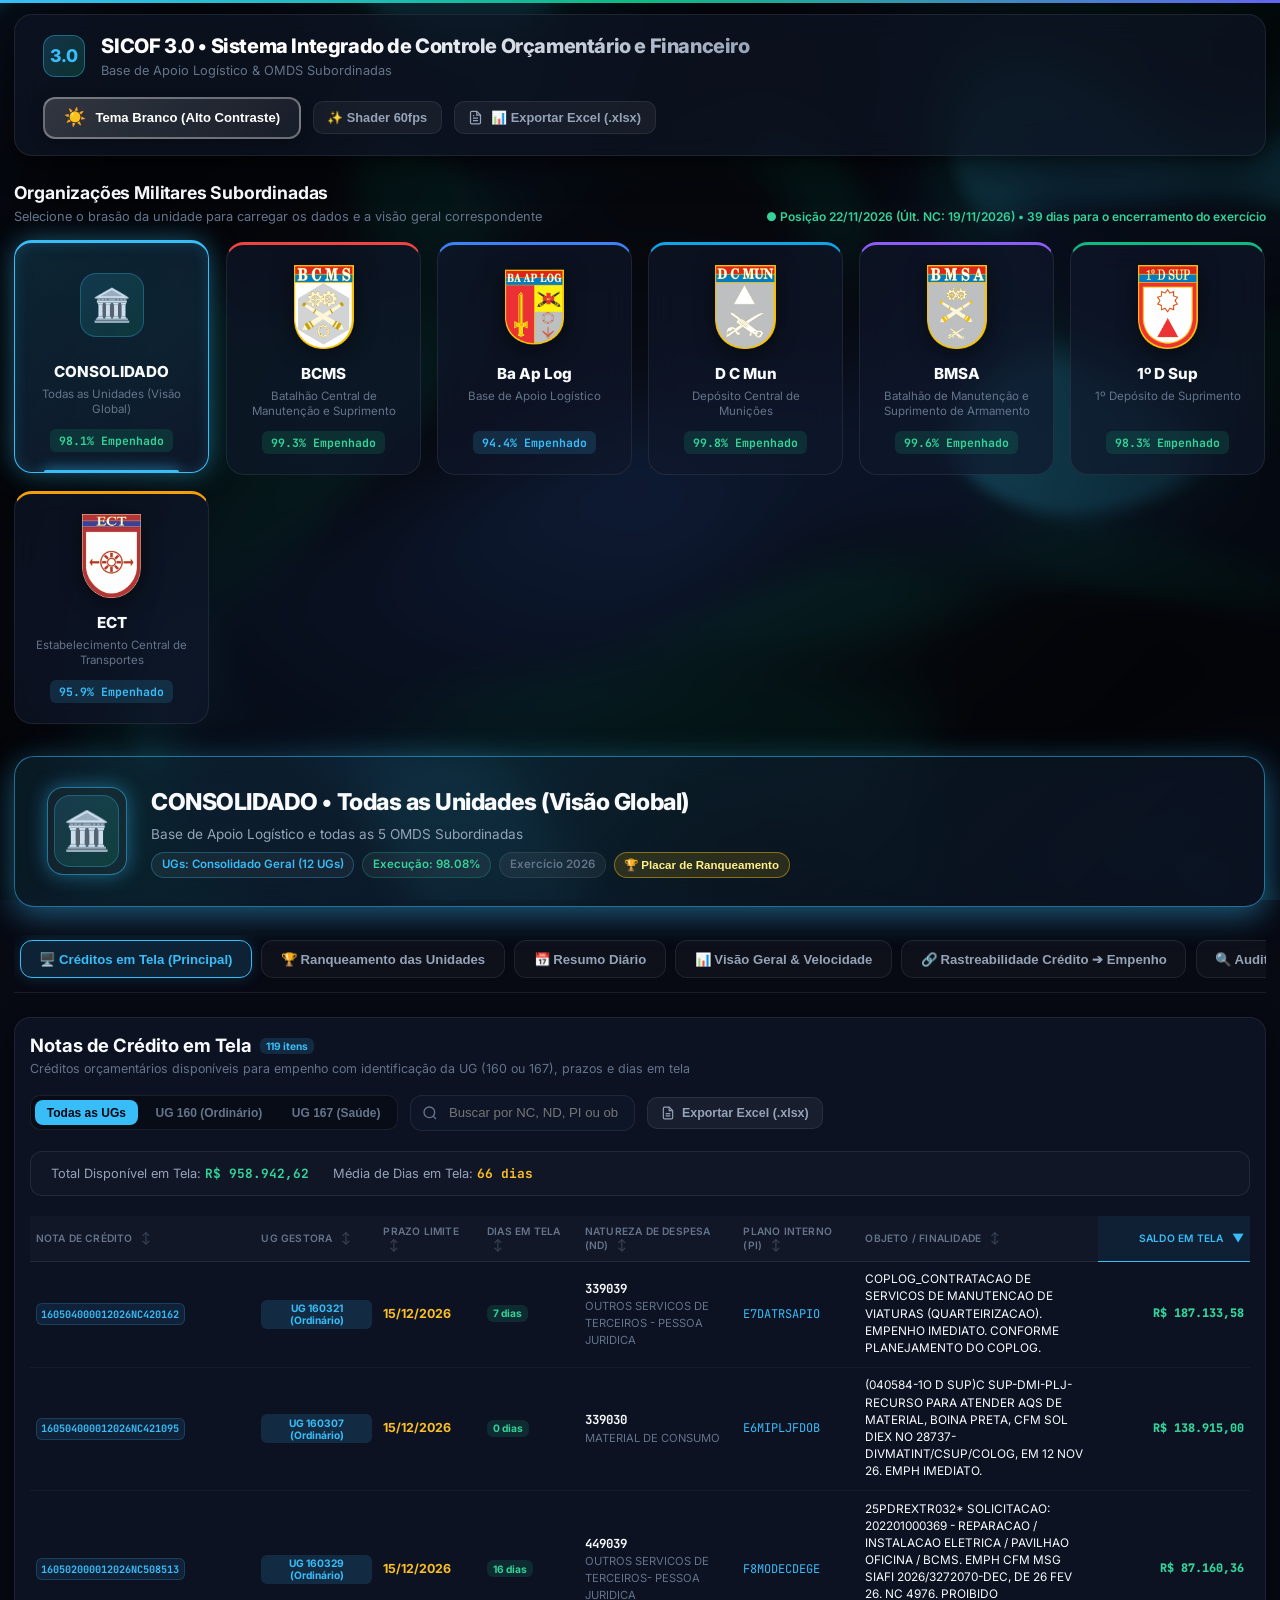
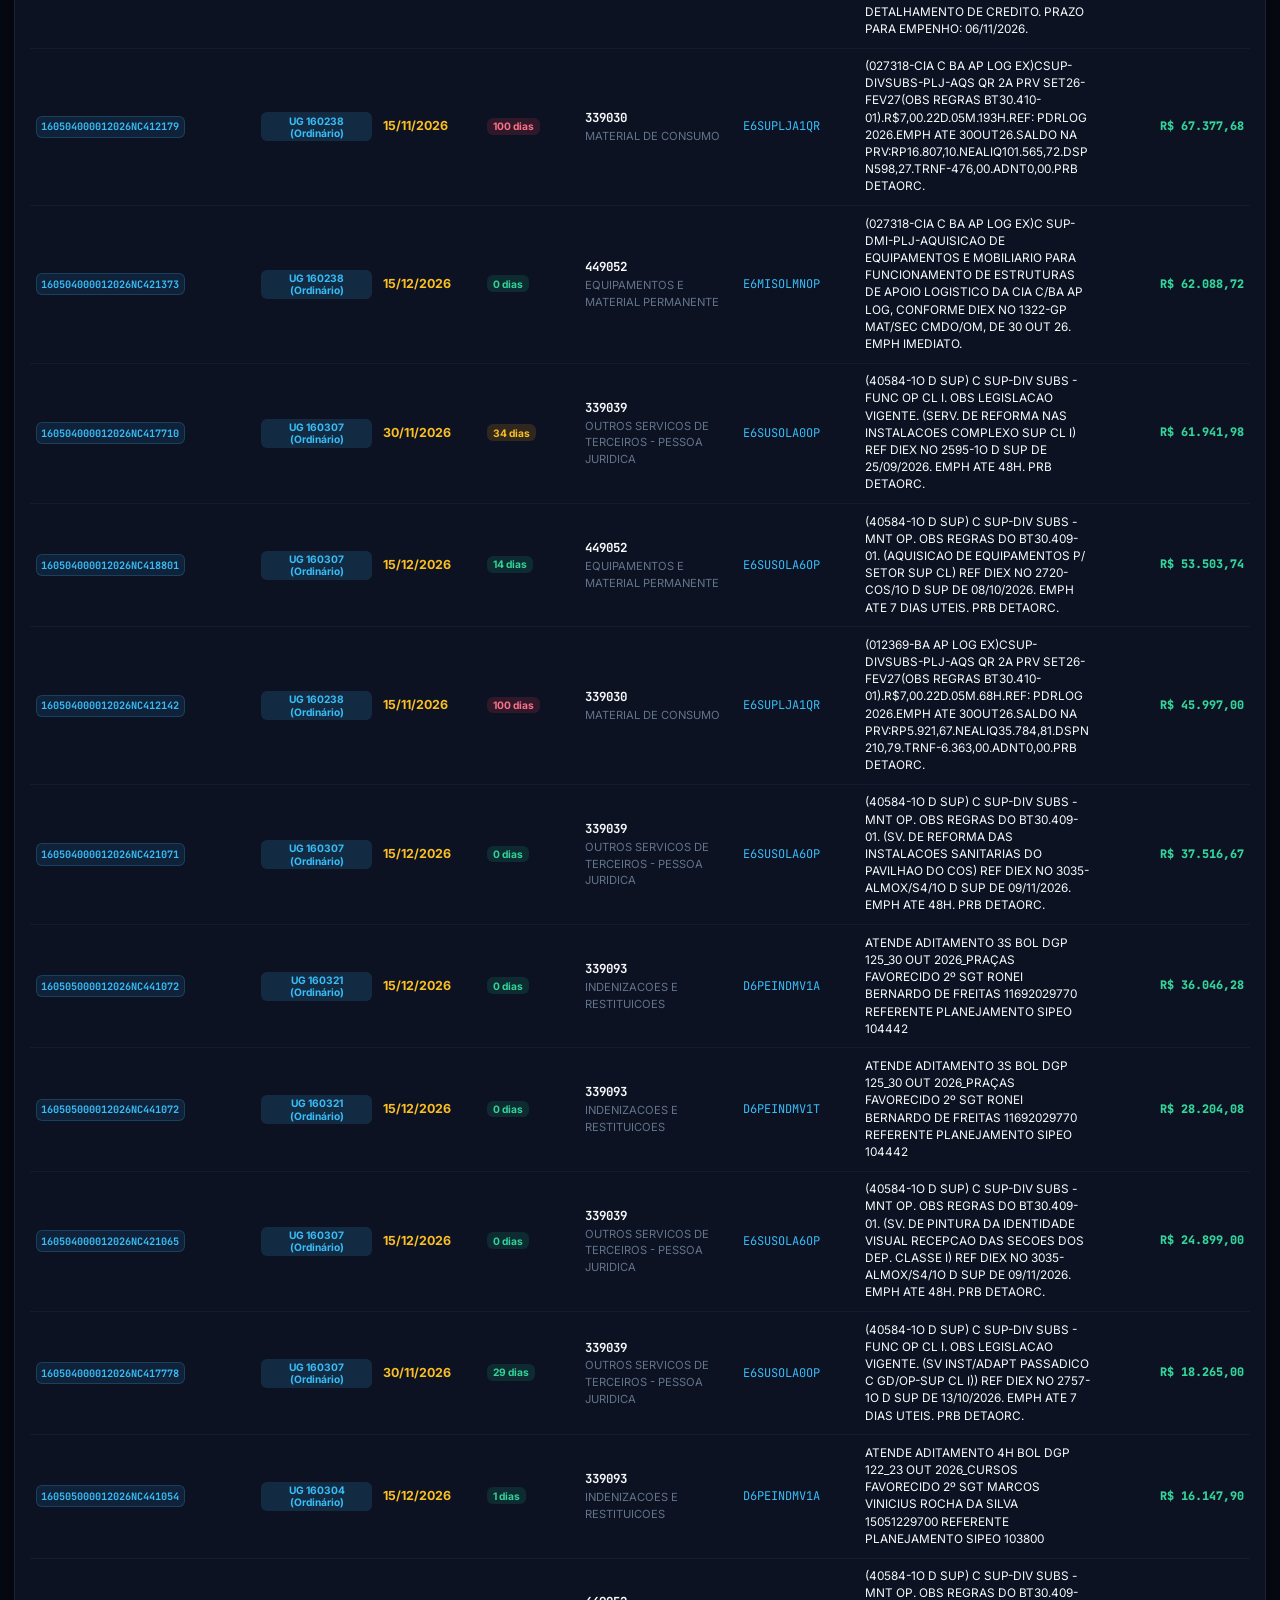
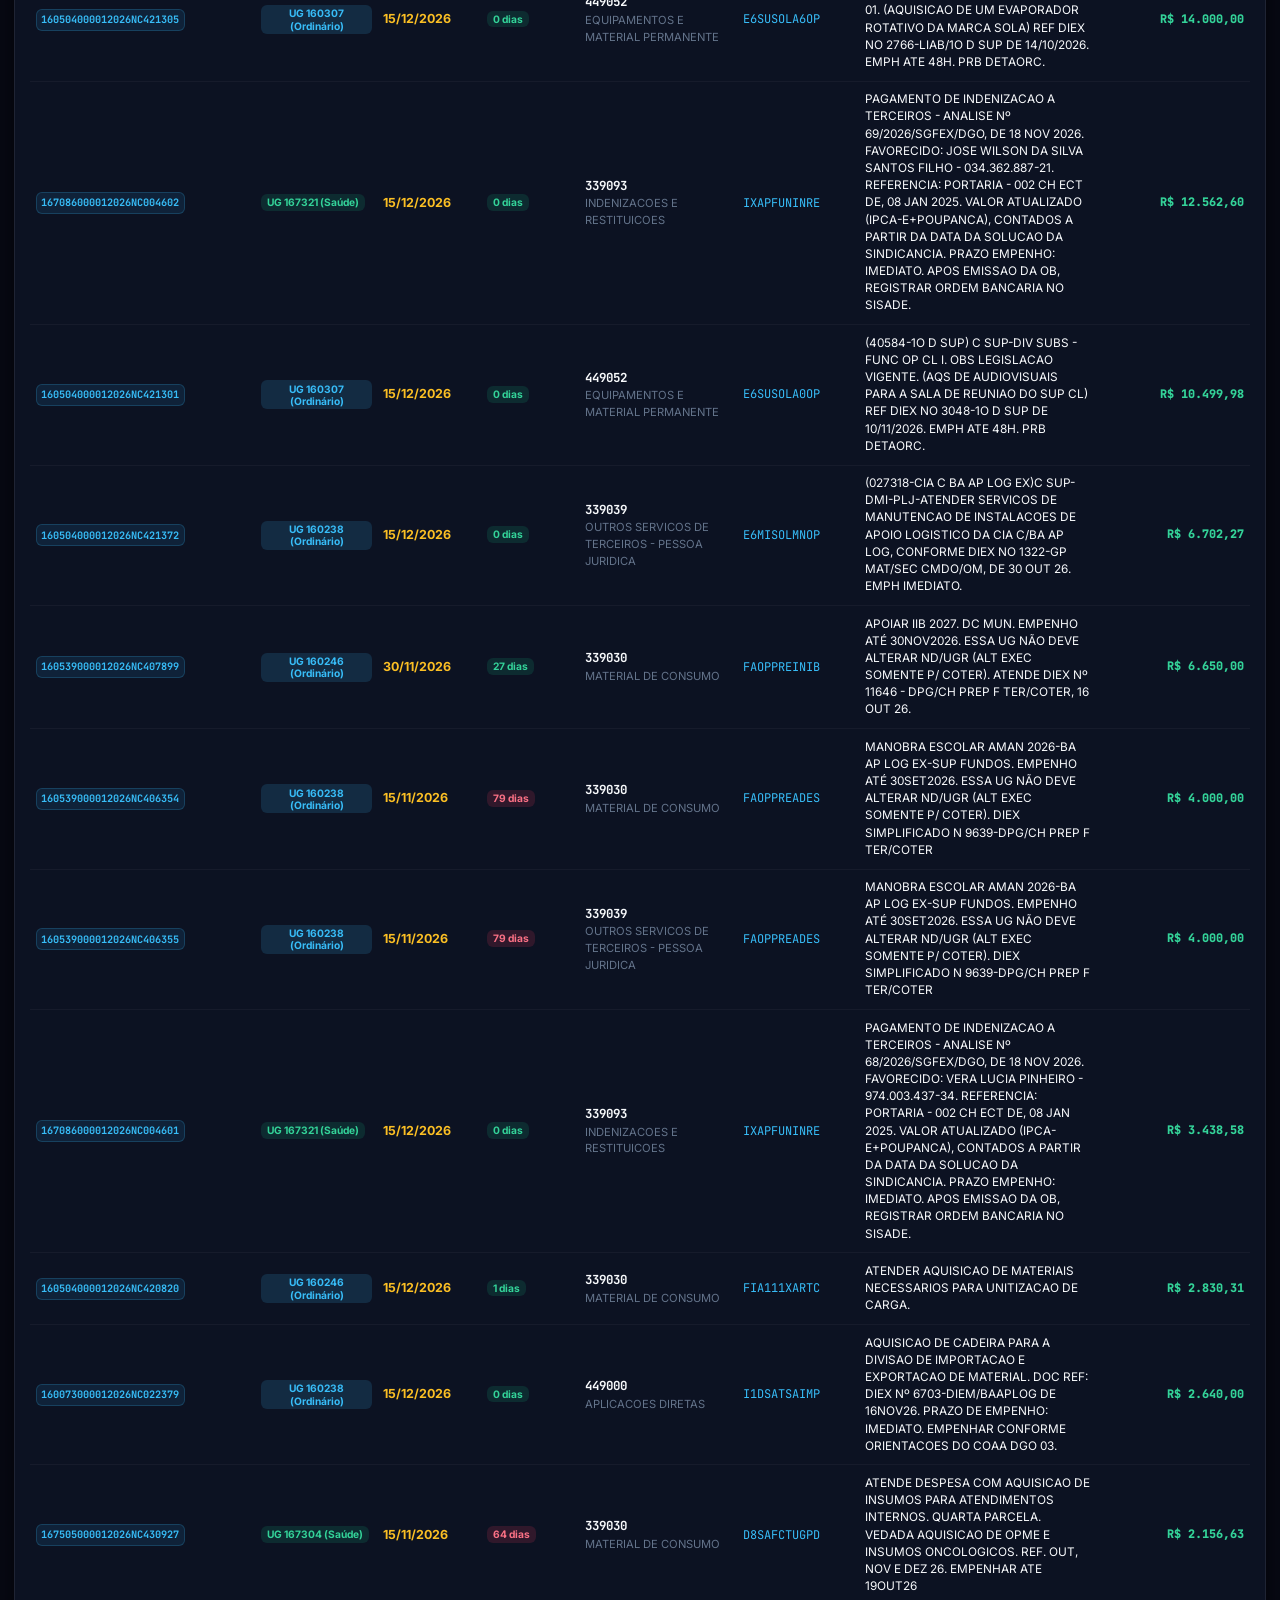
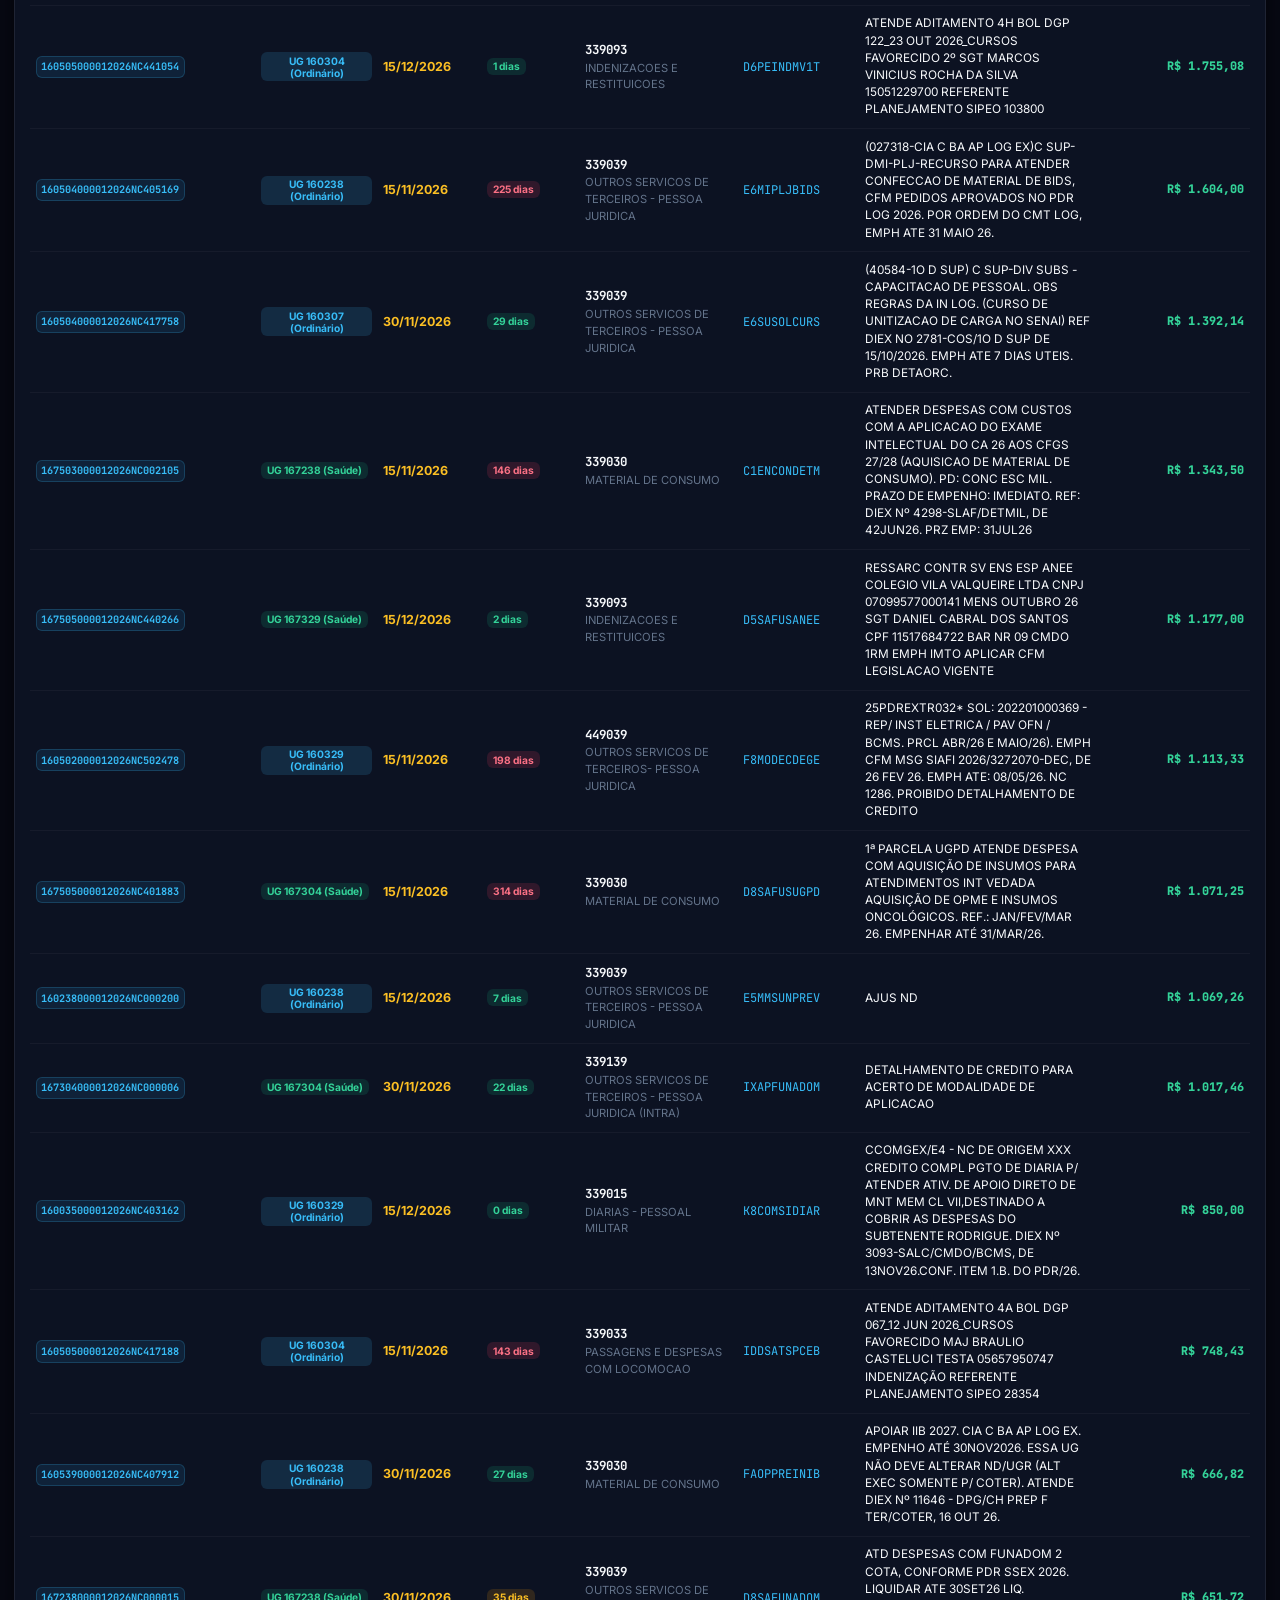
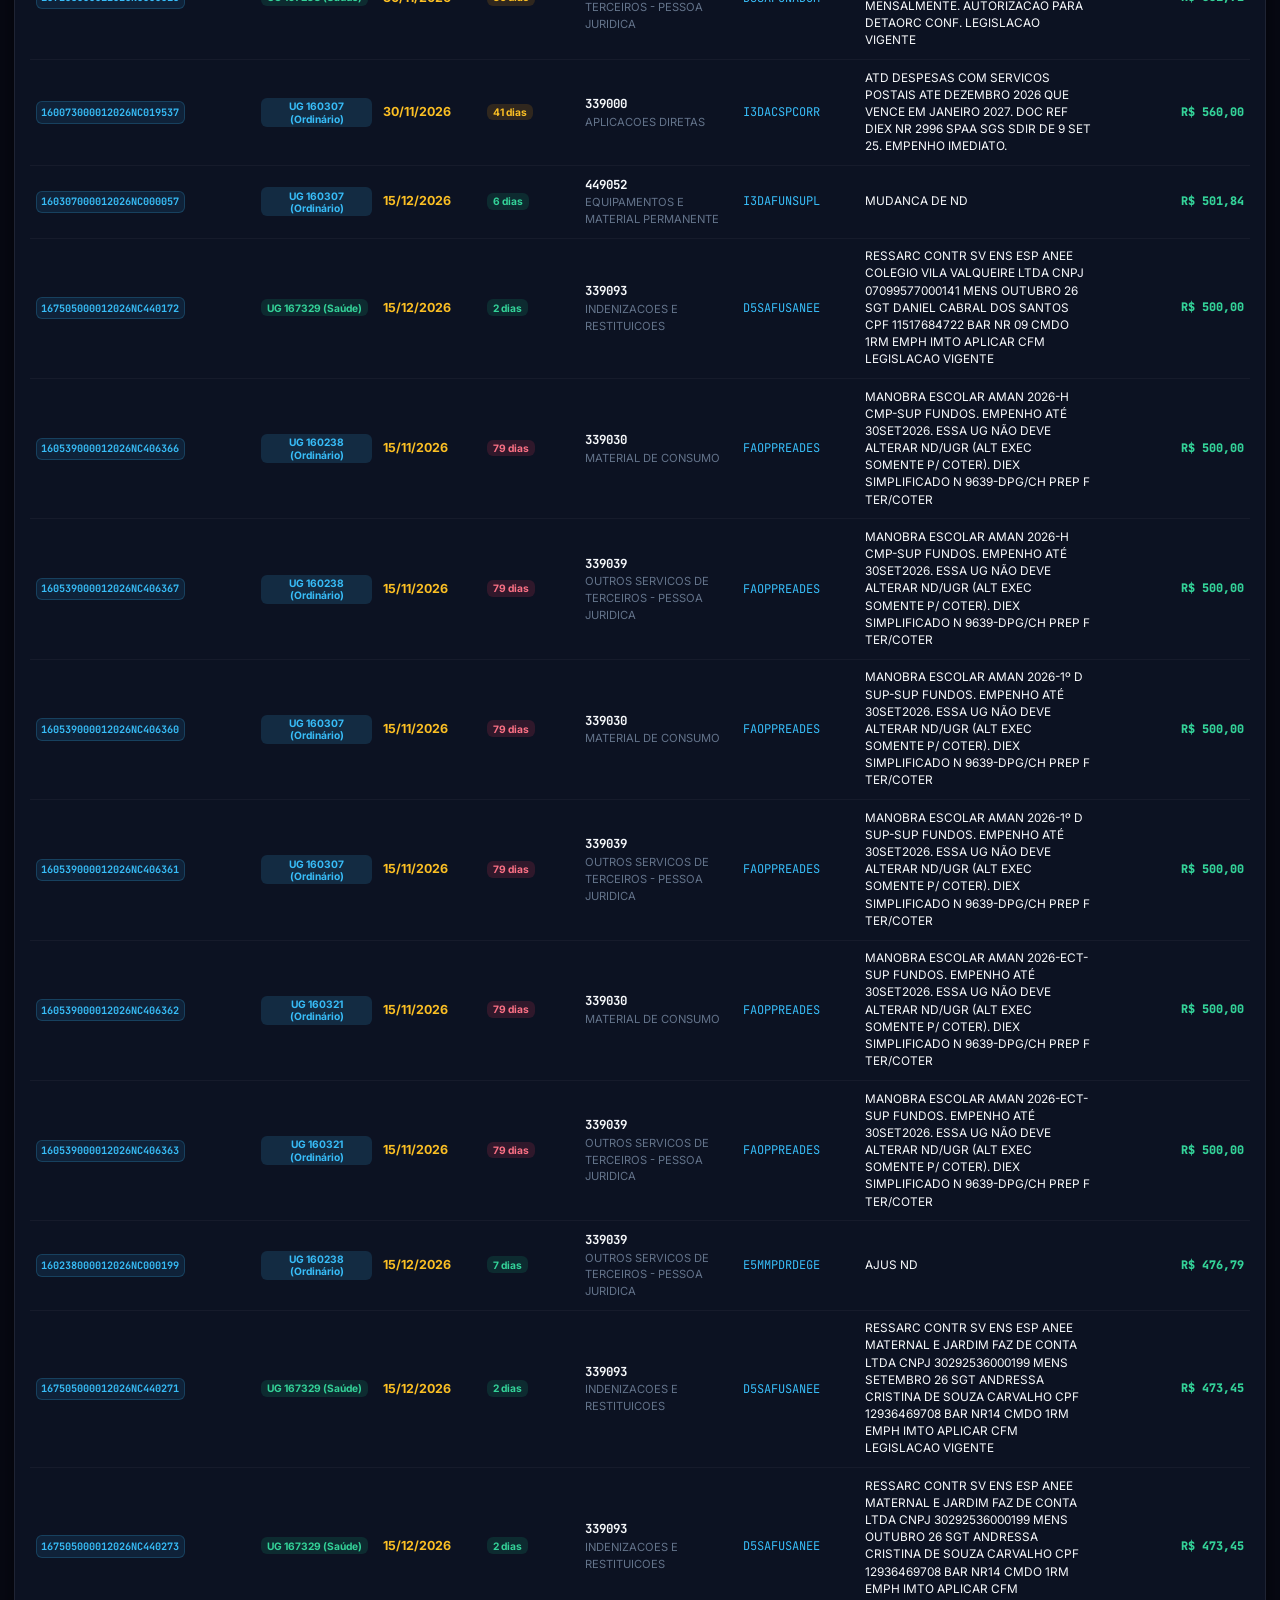
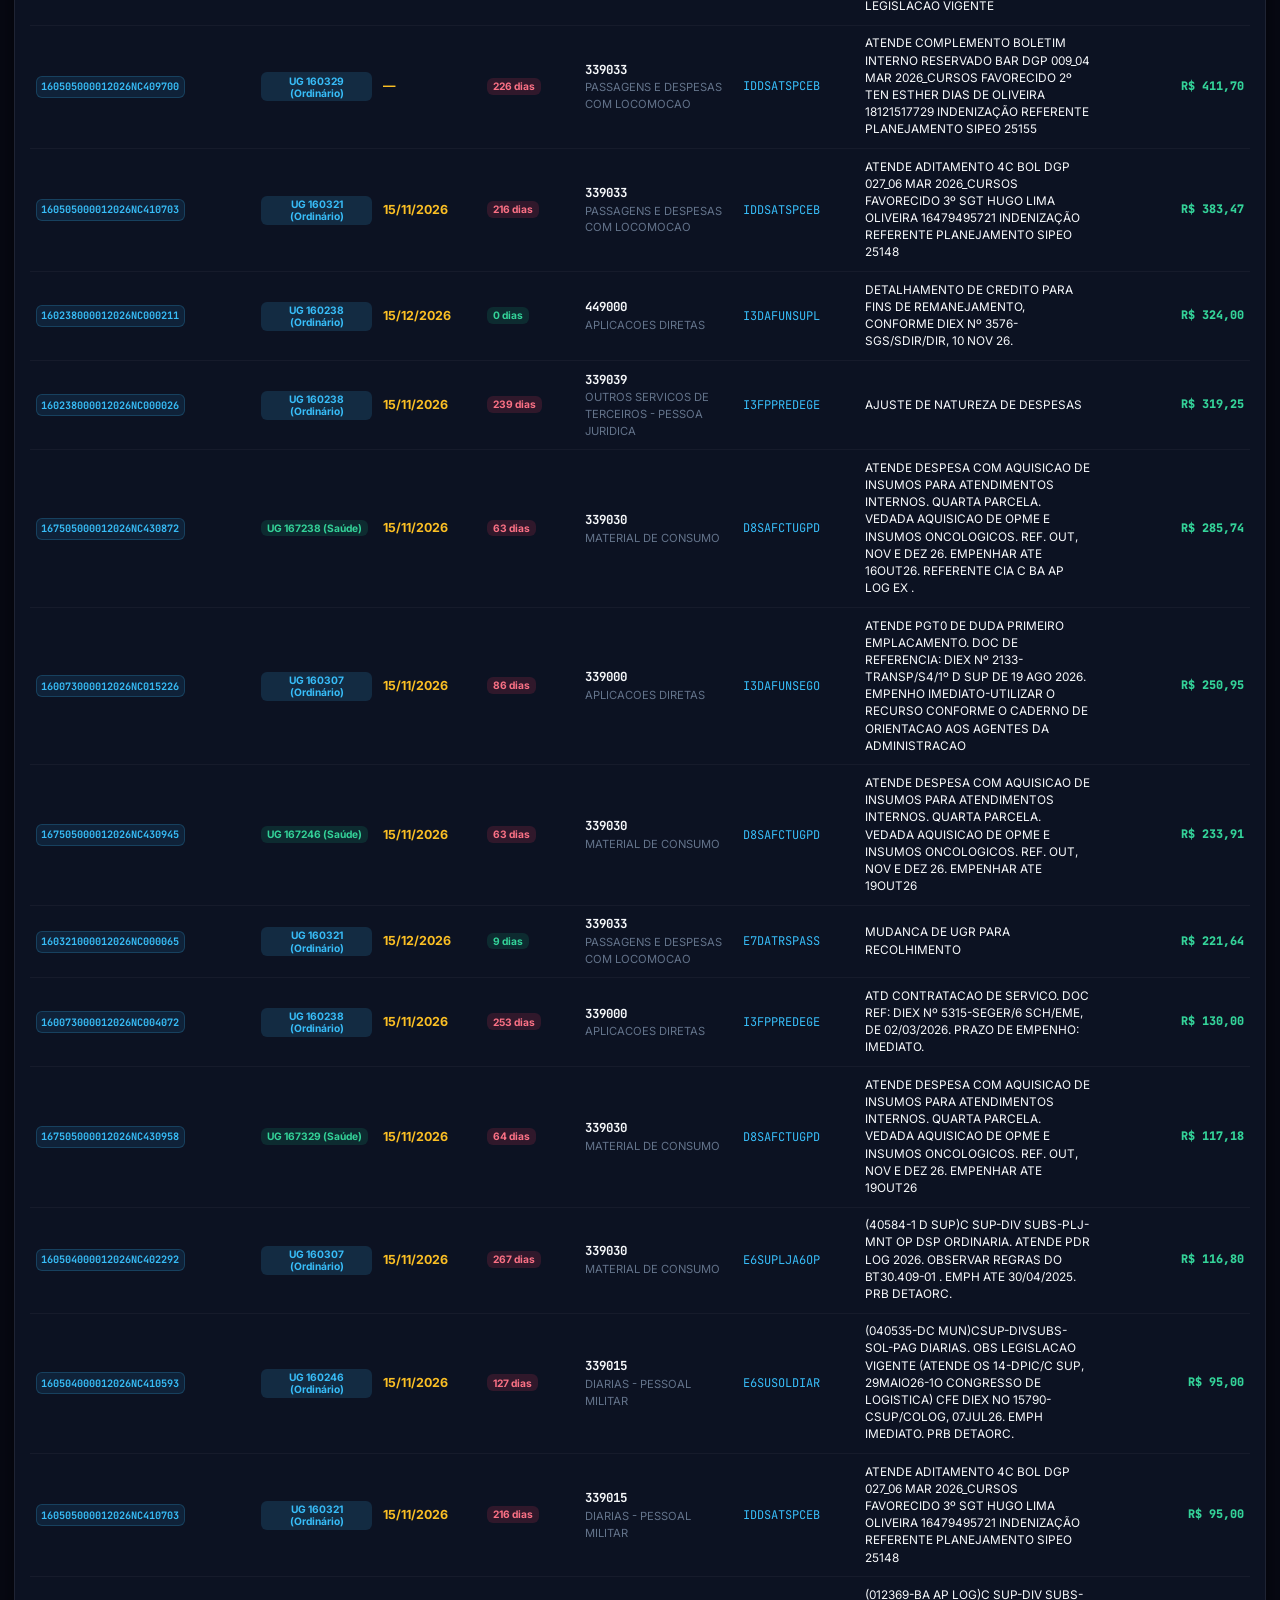
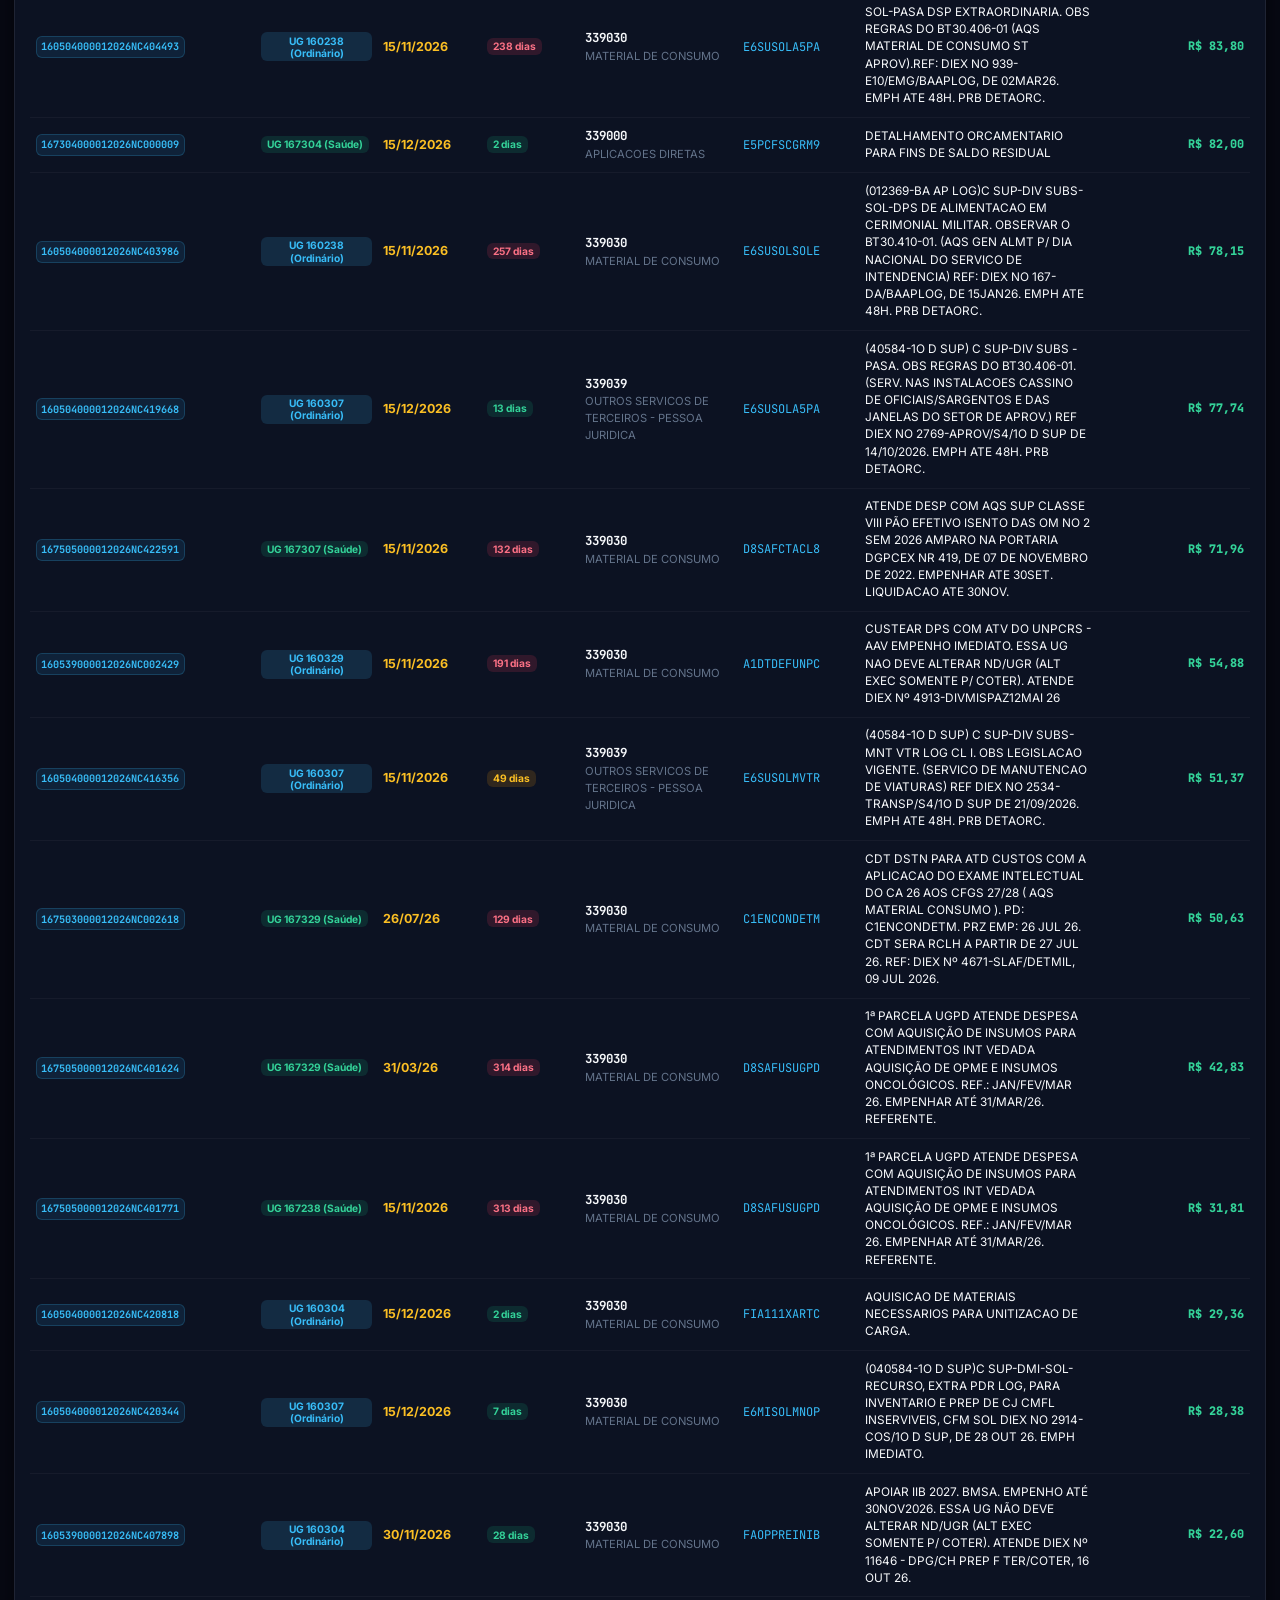
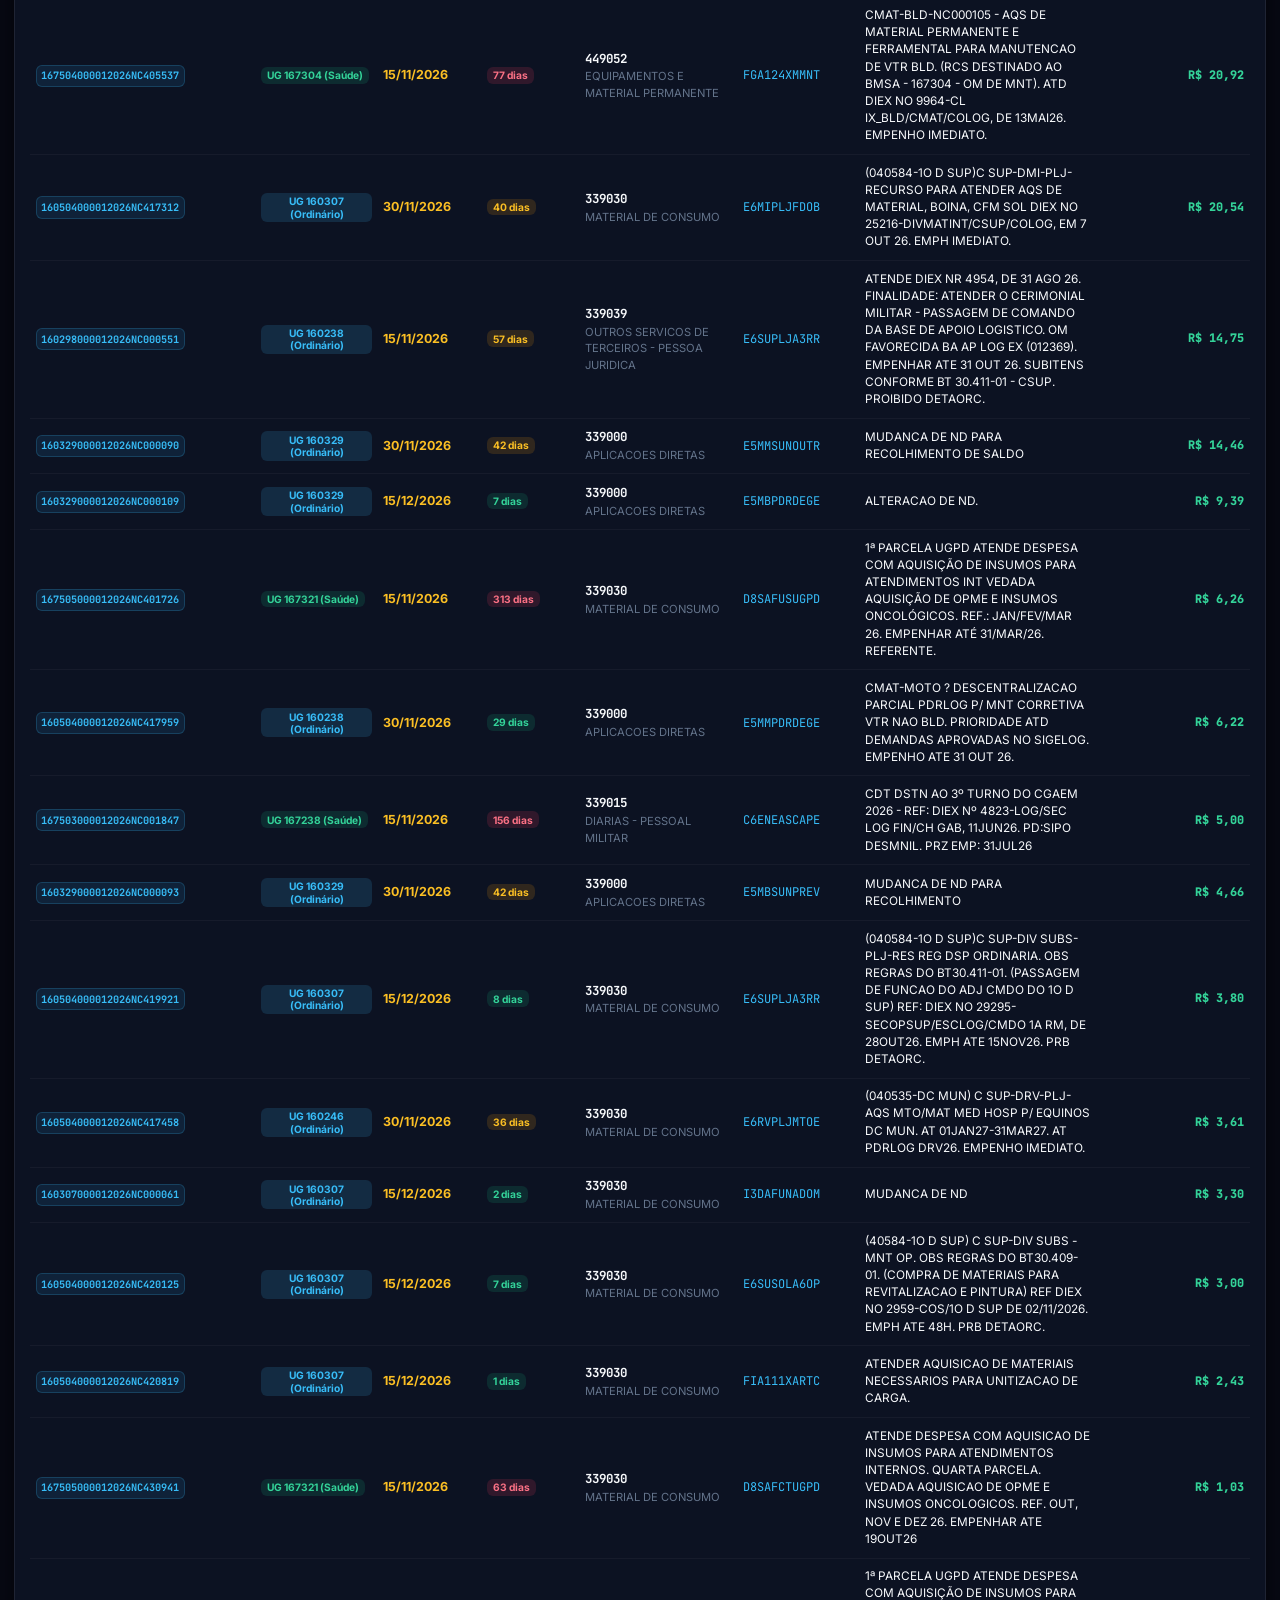
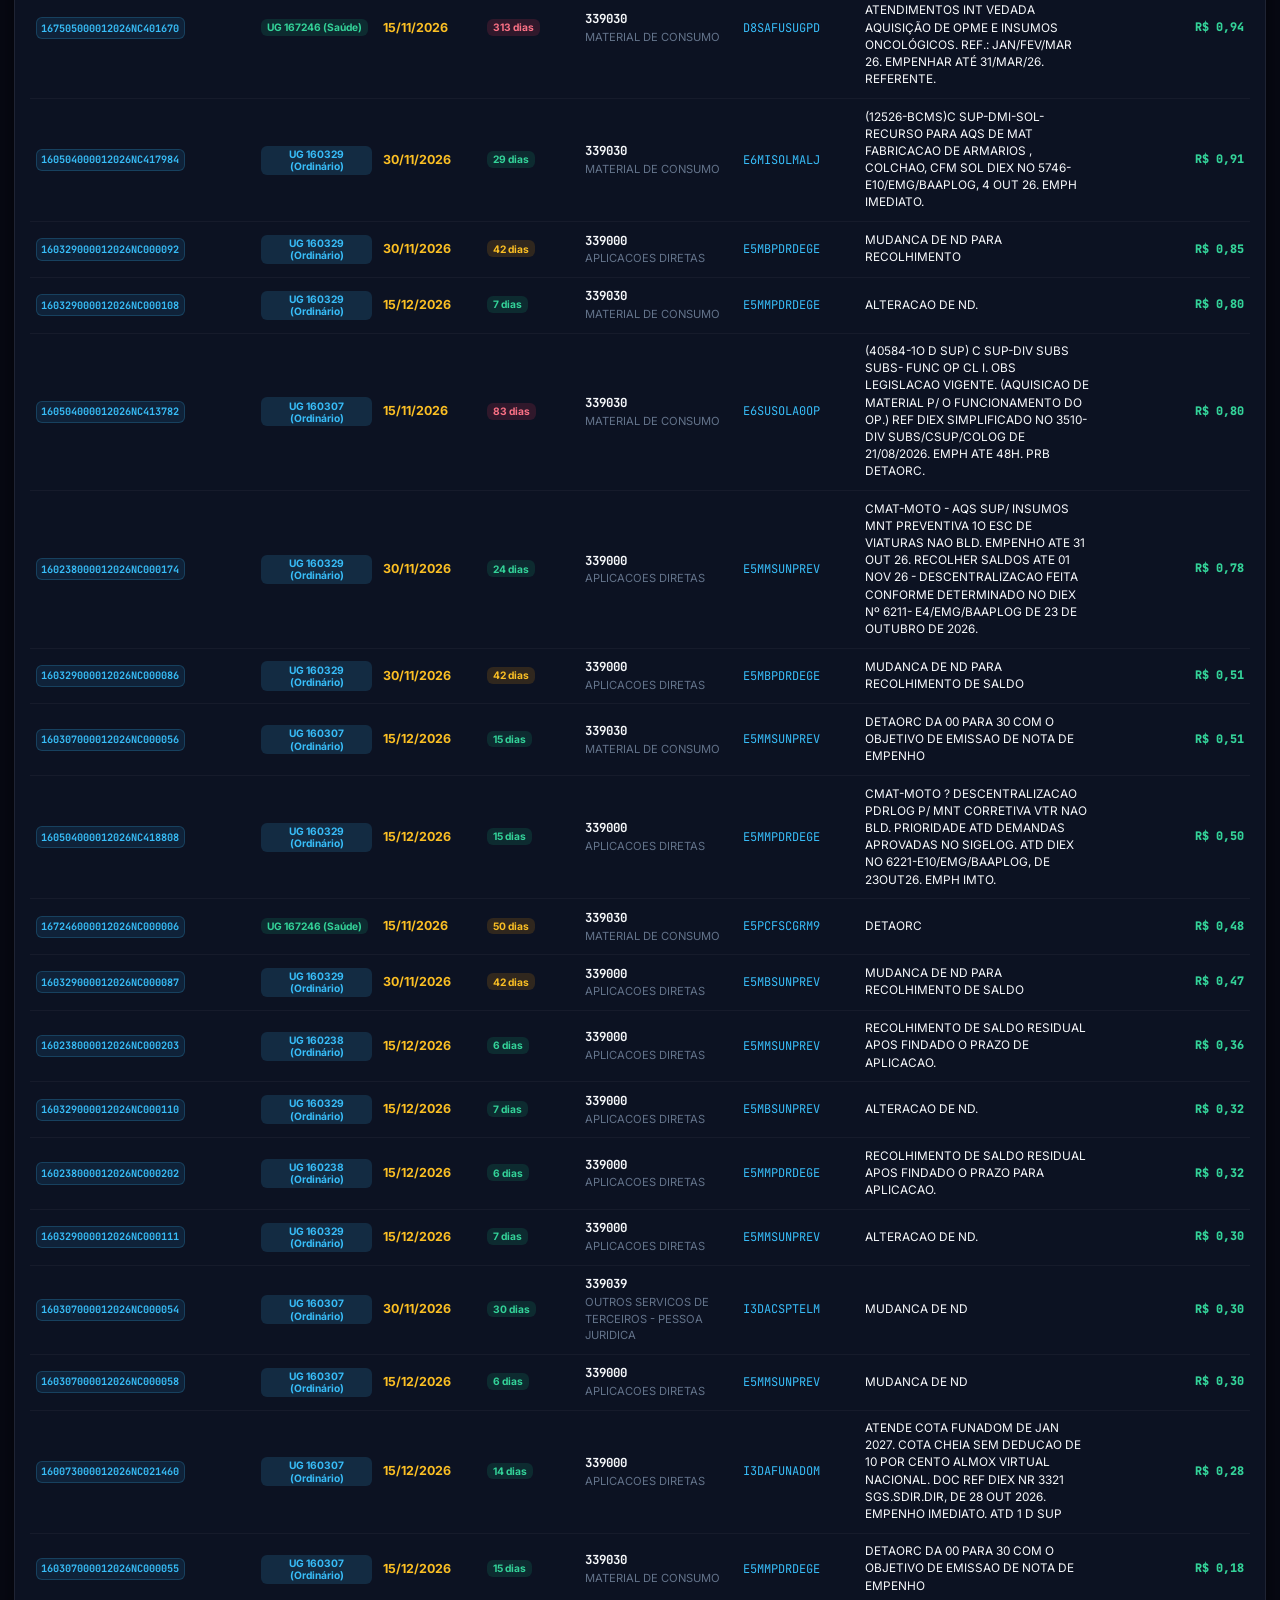
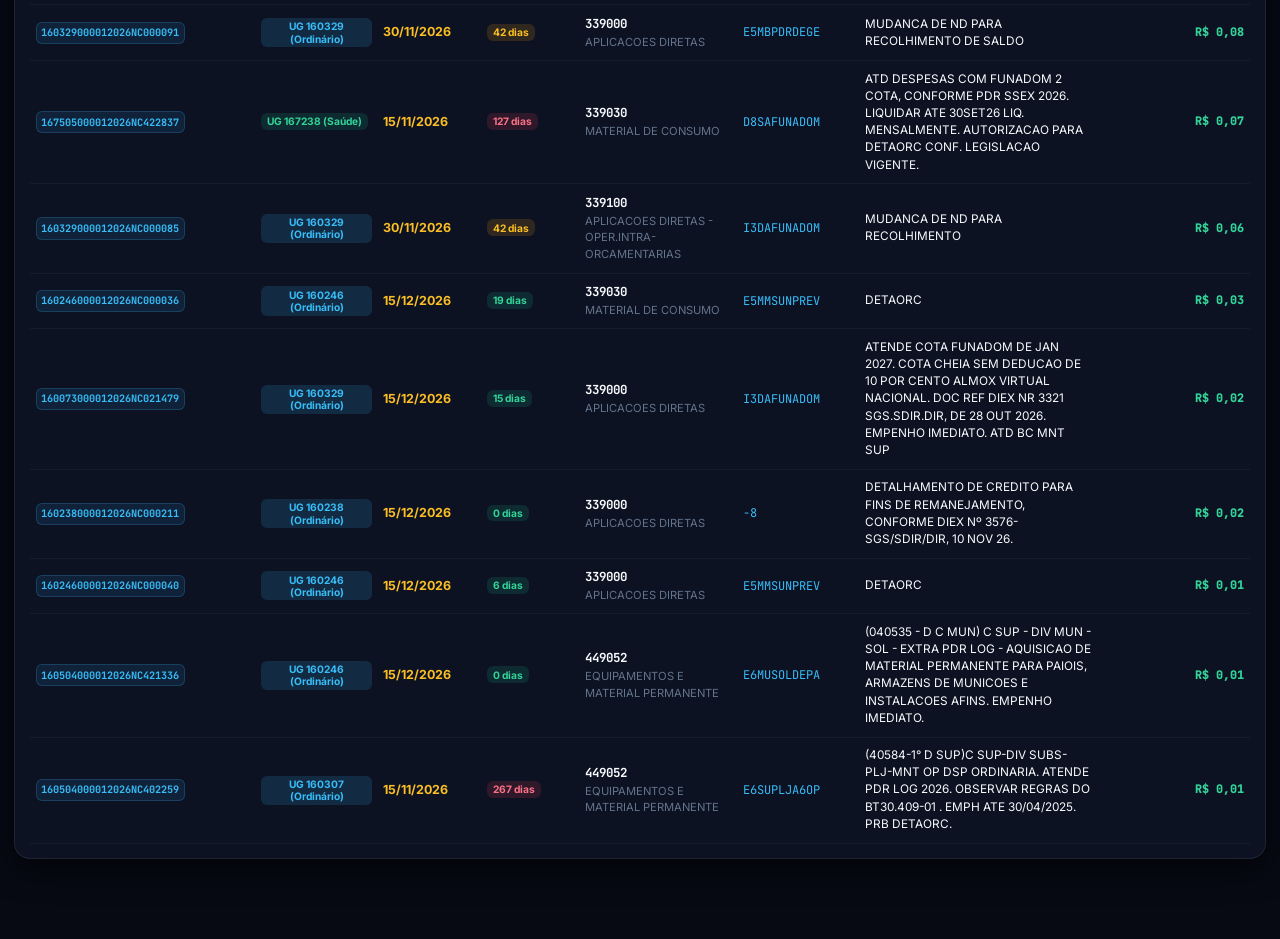
==== site/index.html @ 7cba58dc "Atualiza histórico diário e cache persistente [skip ci]" ====
<!DOCTYPE html>
<html lang="pt-BR">
<head>
  <meta charset="UTF-8">
  <meta name="viewport" content="width=device-width, initial-scale=1.0">
  <title>SICOF 3.0 — Sistema Integrado de Inteligência Orçamentária</title>
  <link rel="icon" type="image/png" href="assets/logos/BCMS.png">
  
  <!-- Fontes Oficiais de Alta Performance -->
  <link rel="preconnect" href="https://fonts.googleapis.com">
  <link rel="preconnect" href="https://fonts.gstatic.com" crossorigin>
  <link href="https://fonts.googleapis.com/css2?family=Inter:wght@400;500;600;700;800&family=JetBrains+Mono:wght@500;700;800&display=swap" rel="stylesheet">
  
  <link rel="stylesheet" href="styles.css?v=3.9">
</head>
<body>

  <!-- Barra de Leitura Superior (CSS Scroll-Driven Animations) -->
  <div class="reading-bar" aria-hidden="true"></div>

  <!-- Fundo Animado WebGL (Shader GLSL Fluido 60fps) -->
  <canvas id="motion-canvas" aria-hidden="true"></canvas>

  <div class="app-container">
    
    <!-- 1. HEADER EXECUTIVO -->
    <header class="executive-header">
      <div class="header-branding">
        <div class="brand-badge">3.0</div>
        <div class="brand-title">
          <h1>SICOF 3.0 • Sistema Integrado de Controle Orçamentário e Financeiro</h1>
          <p>Base de Apoio Logístico & OMDS Subordinadas</p>
        </div>
      </div>

      <div class="header-actions">
        <!-- Botão Alternador de Tema Branco / Alto Contraste -->
        <button id="btn-toggle-theme" class="btn-theme-toggle" title="Alternar entre Modo Escuro e Tema Branco de Alto Contraste (WCAG AAA)" aria-label="Alternar tema de contraste">
          <span id="theme-btn-icon" style="font-size: 1.1rem;">☀️</span>
          <span id="theme-btn-text" style="font-weight: 700;">Tema Branco (Alto Contraste)</span>
        </button>

        <!-- Controle do Fundo Animado -->
        <button id="btn-toggle-shader" class="btn-secondary" title="Alternar animação do fundo para economizar energia">
          <span>✨ Shader 60fps</span>
        </button>

        <!-- Botão Exportação em Planilha Excel (.xlsx) -->
        <button id="btn-export" class="btn-secondary btn-export-excel" title="Exportar dados completos em Planilha Excel (.xlsx) com múltiplas abas formatadas">
          <svg width="15" height="15" viewBox="0 0 24 24" fill="none" stroke="currentColor" stroke-width="2"><path d="M14 2H6a2 2 0 0 0-2 2v16a2 2 0 0 0 2 2h12a2 2 0 0 0 2-2V8z"/><polyline points="14 2 14 8 20 8"/><line x1="16" y1="13" x2="8" y2="13"/><line x1="16" y1="17" x2="8" y2="17"/><polyline points="10 9 9 9 8 9"/></svg>
          <span style="font-weight: 700;">📊 Exportar Excel (.xlsx)</span>
        </button>
      </div>
    </header>

    <!-- 2. VITRINE INICIAL DE LOGOS DAS UNIDADES (HERO HERÁLDICO) -->
    <section class="omds-showcase-section" aria-label="Selecione uma Organização Militar">
      <div class="showcase-header">
        <div>
          <h2>Organizações Militares Subordinadas</h2>
          <p>Selecione o brasão da unidade para carregar os dados e a visão geral correspondente</p>
        </div>
        <div id="header-posicao-meta" style="font-size: 0.75rem; color: var(--text-emerald); font-weight: 600;">
          ● Posição 22/11/2026 (Últ. NC: 19/11/2026) • 39 dias para o encerramento do exercício
        </div>
      </div>

      <!-- Grid com as 7 opções (Consolidado + 6 OMs com Brasões Oficiais) -->
      <div id="omds-logos-grid" class="logos-grid">
        <!-- Injetado dinamicamente via dashboard-app.js -->
      </div>
    </section>

    <!-- 3. BANNER DA UNIDADE SELECIONADA (LOGO ABAIXO DAS LOGOS) -->
    <section class="unit-overview-banner" aria-label="Resumo da Unidade Selecionada">
      <div class="unit-banner-left">
        <div id="unit-banner-logo" class="unit-banner-logo-wrap">
          <!-- Logo em destaque da OM -->
        </div>
        <div class="unit-banner-info">
          <h2 id="unit-banner-nome">Carregando unidade...</h2>
          <p id="unit-banner-desc">—</p>
          <div id="unit-banner-tags" class="unit-tags-row">
            <!-- Tags de UGs e status -->
          </div>
        </div>
      </div>

      <div class="unit-banner-right">
        <!-- Seletor de Gestão Ordinário vs Fundo de Saúde -->
        <div class="unit-sub-filters">
          <button class="sub-filter-btn is-active" data-filter="all">Todas as Gestões</button>
          <button class="sub-filter-btn" data-filter="ordinario">UG 160 (Ordinário)</button>
          <button class="sub-filter-btn" data-filter="saude">UG 167 (Saúde)</button>
        </div>
      </div>
    </section>

    <!-- 4. NAVEGAÇÃO POR ABAS DO SICOF (CRÉDITOS EM TELA COMO ABA PRINCIPAL) -->
    <nav class="sicof-tabs-nav" aria-label="Navegação do Painel">
      <button class="tab-nav-btn is-active" data-tab="tab-creditos-tela">
        <span>🖥️ Créditos em Tela (Principal)</span>
      </button>
      <button class="tab-nav-btn" data-tab="tab-ranqueamento">
        <span>🏆 Ranqueamento das Unidades</span>
      </button>
      <button class="tab-nav-btn" data-tab="tab-resumo-diario">
        <span>📅 Resumo Diário</span>
      </button>
      <button class="tab-nav-btn" data-tab="tab-visao-geral">
        <span>📊 Visão Geral & Velocidade</span>
      </button>
      <button class="tab-nav-btn" data-tab="tab-rastreabilidade">
        <span>🔗 Rastreabilidade Crédito ➔ Empenho</span>
      </button>
      <button class="tab-nav-btn" data-tab="tab-empenhos">
        <span>🔍 Auditoria de Empenhos (Bottom-Up)</span>
      </button>
      <button class="tab-nav-btn" data-tab="tab-fornecedores">
        <span>🏢 Raio-X de Fornecedores & Pregões</span>
      </button>
      <button class="tab-nav-btn" data-tab="tab-riscos">
        <span>⚠️ Monitor de Riscos Orçamentários</span>
      </button>
    </nav>

    <!-- ====================================================================
         ABA 1 (PRINCIPAL): CRÉDITOS EM TELA (NOTAS ATIVAS, PRAZOS E UGS 160/167)
         ==================================================================== -->
    <main id="tab-creditos-tela" class="tab-pane is-active">
      <div class="table-panel">
        <div class="table-toolbar">
          <div>
            <h3 style="font-size: 1.15rem; font-weight: 700; display: flex; align-items: center; gap: 0.5rem;">
              <span>Notas de Crédito em Tela</span>
              <span id="tela-count-badge" class="badge-pill badge-cyan">0 itens</span>
            </h3>
            <p style="font-size: 0.78rem; color: var(--text-muted);">
              Créditos orçamentários disponíveis para empenho com identificação da UG (160 ou 167), prazos e dias em tela
            </p>
          </div>

          <!-- Filtro rápido de UG e campo de busca -->
          <div style="display: flex; gap: 0.75rem; align-items: center; flex-wrap: wrap;">
            <div class="ug-pill-filters" style="display: flex; gap: 0.35rem; background: rgba(0,0,0,0.3); padding: 0.25rem; border-radius: 10px; border: 1px solid var(--border-subtle);">
              <button class="ug-filter-btn is-active" data-ug-filter="all">Todas as UGs</button>
              <button class="ug-filter-btn" data-ug-filter="160">UG 160 (Ordinário)</button>
              <button class="ug-filter-btn" data-ug-filter="167">UG 167 (Saúde)</button>
            </div>

            <div class="search-input-wrap">
              <svg class="search-icon-svg" width="16" height="16" viewBox="0 0 24 24" fill="none" stroke="currentColor" stroke-width="2"><circle cx="11" cy="11" r="8"/><path d="m21 21-4.3-4.3"/></svg>
              <input type="text" id="search-tela-input" class="search-input" placeholder="Buscar por NC, ND, PI ou objeto...">
            </div>

            <button id="btn-export-tela-tab" class="btn-secondary" style="display: inline-flex; align-items: center; gap: 0.4rem; padding: 0.5rem 0.85rem; font-size: 0.78rem; font-weight: 700;" title="Exportar Créditos em Tela para Microsoft Excel (.xlsx formatado com ordenação)">
              <svg width="14" height="14" viewBox="0 0 24 24" fill="none" stroke="currentColor" stroke-width="2"><path d="M14 2H6a2 2 0 0 0-2 2v16a2 2 0 0 0 2 2h12a2 2 0 0 0 2-2V8z"/><polyline points="14 2 14 8 20 8"/><line x1="16" y1="13" x2="8" y2="13"/><line x1="16" y1="17" x2="8" y2="17"/></svg>
              <span>Exportar Excel (.xlsx)</span>
            </button>
          </div>
        </div>

        <!-- Totalizadores rápidos da tela -->
        <div style="display: flex; gap: 1.5rem; margin-bottom: 1.25rem; padding: 0.75rem 1.25rem; background: rgba(255,255,255,0.02); border: 1px solid var(--border-subtle); border-radius: 12px; font-size: 0.8rem; color: var(--text-secondary);">
          <div>Total Disponível em Tela: <strong id="tela-total-val" style="color: var(--text-emerald); font-family: var(--font-mono);">R$ 0,00</strong></div>
          <div>Média de Dias em Tela: <strong id="tela-dias-media" style="color: var(--text-amber); font-family: var(--font-mono);">0 dias</strong></div>
        </div>

        <div class="table-wrapper">
          <table class="data-table">
            <thead>
              <tr>
                <th class="sortable-th" data-table="tela" data-sort="nc" title="Ordenar por Nota de Crédito">Nota de Crédito <span class="sort-icon">↕</span></th>
                <th class="sortable-th" data-table="tela" data-sort="u" title="Ordenar por UG Gestora">UG Gestora <span class="sort-icon">↕</span></th>
                <th class="sortable-th" data-table="tela" data-sort="prazo" data-type="date" title="Ordenar por Prazo Limite">Prazo Limite <span class="sort-icon">↕</span></th>
                <th class="sortable-th" data-table="tela" data-sort="dias" data-type="number" title="Ordenar por Dias em Tela (Idade)">Dias em Tela <span class="sort-icon">↕</span></th>
                <th class="sortable-th" data-table="tela" data-sort="nd" title="Ordenar por Natureza de Despesa">Natureza de Despesa (ND) <span class="sort-icon">↕</span></th>
                <th class="sortable-th" data-table="tela" data-sort="pi" title="Ordenar por Plano Interno">Plano Interno (PI) <span class="sort-icon">↕</span></th>
                <th class="sortable-th" data-table="tela" data-sort="obj" title="Ordenar por Objeto/Finalidade">Objeto / Finalidade <span class="sort-icon">↕</span></th>
                <th class="sortable-th is-active" data-table="tela" data-sort="v" data-type="number" style="text-align: right;" title="Ordenar por Saldo em Tela (Valor)">Saldo em Tela <span class="sort-icon">▼</span></th>
              </tr>
            </thead>
            <tbody id="tela-table-body">
              <!-- Injetado dinamicamente -->
            </tbody>
          </table>
        </div>
      </div>
    </main>

    <!-- ====================================================================
         ABA: RANQUEAMENTO & PLACAR COMPARATIVO DAS OMDS SUBORDINADAS
         ==================================================================== -->
    <section id="tab-ranqueamento" class="tab-pane">
      <div class="ranking-tab-content">
        <!-- Topo do Ranqueamento com Título Executivo e Filtros de Critério -->
        <div class="ranking-header-card">
          <div class="ranking-brand">
            <div class="ranking-trophy-badge" aria-hidden="true">🏆</div>
            <div>
              <div class="ranking-title-row">
                <h3 style="font-size: 1.25rem; font-weight: 800; color: var(--text-primary); margin: 0;">
                  Placar & Ranqueamento de Desempenho Orçamentário
                </h3>
                <span class="ranking-meta-pill">6 OMDS Subordinadas</span>
              </div>
              <p class="ranking-subtitle" style="margin: 0.35rem 0 0 0; font-size: 0.825rem; color: var(--text-muted);">
                Classificação comparativa de eficiência orçamentária, comprometimento da dotação, liquidação e disponibilidade financeira entre as unidades.
              </p>
            </div>
          </div>

          <div class="ranking-controls">
            <div class="ranking-criteria-buttons">
              <span class="criteria-label">Critério de Classificação:</span>
              <button class="rank-crit-btn is-active" data-crit="taxaEmpenho" title="Ordenar por Taxa de Comprometimento da Dotação">⚡ % Comprometido</button>
              <button class="rank-crit-btn" data-crit="taxaLiquidacao" title="Ordenar por Taxa de Liquidação (Atesto)">📦 % Liquidado</button>
              <button class="rank-crit-btn" data-crit="cred" title="Ordenar por Menor Saldo Remanescente">🛡️ Menor Saldo</button>
              <button class="rank-crit-btn" data-crit="prov" title="Ordenar por Volume Total de Dotação">📊 Maior Volume</button>
            </div>
          </div>
        </div>

        <!-- Leaderboard com os 6 Cards das Unidades -->
        <div id="ranking-items-container" class="ranking-leaderboard-grid">
          <!-- Renderizado dinamicamente via dashboard-app.js -->
        </div>

        <!-- Tabela Comparativa Detalhada no Pé da Aba de Ranqueamento -->
        <div class="table-panel" style="margin-top: 1.5rem;">
          <div class="table-toolbar">
            <div>
              <h3 style="font-size: 1.1rem; font-weight: 700; display: flex; align-items: center; gap: 0.5rem;">
                <span>Quadro Comparativo Consolidado das Organizações Militares</span>
                <span class="badge-pill badge-cyan">Exercício 2026</span>
              </h3>
              <p style="font-size: 0.78rem; color: var(--text-muted);">
                Visão tabular completa com cruzamento de dotação recebida, empenho, liquidação e saldo disponível por OM.
              </p>
            </div>
          </div>

          <div class="table-wrapper">
            <table class="data-table">
              <thead>
                <tr>
                  <th style="width: 75px; text-align: center;">Posição</th>
                  <th>Organização Militar (OM)</th>
                  <th style="text-align: right;">Dotação Recebida</th>
                  <th style="text-align: right;">Empenhado</th>
                  <th style="text-align: right;">Saldo Disponível</th>
                  <th style="text-align: right;">Liquidado</th>
                  <th style="text-align: right;">% Comprometido</th>
                  <th style="text-align: right;">% Liquidado</th>
                  <th style="text-align: center;">Navegar</th>
                </tr>
              </thead>
              <tbody id="ranking-table-body">
                <!-- Injetado dinamicamente via renderRankingCard() -->
              </tbody>
            </table>
          </div>
        </div>
      </div>
    </section>

    <!-- ====================================================================
         ABA 2: RESUMO DIÁRIO DE MOVIMENTAÇÕES (O QUE ACONTECEU NAS UNIDADES)
         ==================================================================== -->
    <section id="tab-resumo-diario" class="tab-pane">
      <div class="table-panel">
        <div class="viz-header">
          <div>
            <h3>Resumo Diário de Movimentações</h3>
            <p>Registro cronológico diário de novos aportes, reduções/estornos e saldo líquido da unidade</p>
          </div>
        </div>

        <div id="resumo-diario-container">
          <!-- Injetado dinamicamente -->
        </div>
      </div>
    </section>

    <!-- ====================================================================
         ABA 3: VISÃO GERAL & VELOCIDADE (BENTO HERO + GRÁFICO SVG)
         ==================================================================== -->
    <section id="tab-visao-geral" class="tab-pane">
      
      <!-- Bento Hero Grid: 6 KPIs Reais -->
      <section class="bento-hero-grid" aria-label="Indicadores Financeiros Chave">
        
        <!-- Card 1: Provisionado -->
        <article class="bento-card">
          <div class="card-header-flex">
            <span class="card-label">Dotação Recebida</span>
            <span class="card-icon" style="color: #94a3b8;">📊</span>
          </div>
          <div class="card-value" id="kpi-prov-val">R$ 0,00</div>
          <div class="card-meta-bar">
            <span>Aporte Total Alocado</span>
            <span class="badge-pill" style="background: rgba(148, 163, 184, 0.15); color: #94a3b8;">100% Base</span>
          </div>
          <div class="mini-progress-track">
            <div class="mini-progress-fill" style="width: 100%; background: #94a3b8;"></div>
          </div>
        </article>

        <!-- Card 2: Empenhado -->
        <article class="bento-card">
          <div class="card-header-flex">
            <span class="card-label">Crédito Comprometido</span>
            <span class="card-icon" style="color: #38bdf8;">⚡</span>
          </div>
          <div class="card-value" id="kpi-emp-val" style="color: var(--text-accent);">R$ 0,00</div>
          <div class="card-meta-bar">
            <span>Comprometimento da Dotação</span>
            <span class="badge-pill badge-cyan" id="kpi-emp-pct">0,00%</span>
          </div>
          <div class="mini-progress-track">
            <div class="mini-progress-fill" id="kpi-emp-bar" style="width: 0%; background: var(--text-accent);"></div>
          </div>
        </article>

        <!-- Card 3: Saldo Disponível -->
        <article class="bento-card">
          <div class="card-header-flex">
            <span class="card-label">Saldo Disponível</span>
            <span class="card-icon" style="color: #34d399;">🛡️</span>
          </div>
          <div class="card-value" id="kpi-cred-val" style="color: var(--text-emerald);">R$ 0,00</div>
          <div class="card-meta-bar">
            <span>Saldo Remanescente</span>
            <span class="badge-pill badge-emerald" id="kpi-cred-pct">0,00%</span>
          </div>
          <div class="mini-progress-track">
            <div class="mini-progress-fill" id="kpi-cred-bar" style="width: 0%; background: var(--text-emerald);"></div>
          </div>
        </article>

        <!-- Card 4: Liquidado -->
        <article class="bento-card">
          <div class="card-header-flex">
            <span class="card-label">Despesa Liquidada</span>
            <span class="card-icon" style="color: #fbbf24;">📦</span>
          </div>
          <div class="card-value" id="kpi-liq-val" style="color: var(--text-amber);">R$ 0,00</div>
          <div class="card-meta-bar">
            <span>Atesto dos Fornecedores</span>
            <span class="badge-pill badge-amber" id="kpi-liq-pct">0,00%</span>
          </div>
          <div class="mini-progress-track">
            <div class="mini-progress-fill" id="kpi-liq-bar" style="width: 0%; background: var(--text-amber);"></div>
          </div>
        </article>

        <!-- Card 5: Pago -->
        <article class="bento-card">
          <div class="card-header-flex">
            <span class="card-label">Pagamento Efetivado</span>
            <span class="card-icon" style="color: #a78bfa;">💳</span>
          </div>
          <div class="card-value" id="kpi-pag-val">R$ 0,00</div>
          <div class="card-meta-bar">
            <span>Ordem Bancária (OB)</span>
            <span class="badge-pill" style="background: rgba(167, 139, 250, 0.15); color: #a78bfa;">Conta Única</span>
          </div>
          <div class="mini-progress-track">
            <div class="mini-progress-fill" style="width: 98%; background: #a78bfa;"></div>
          </div>
        </article>

        <!-- Card 6: Concedido -->
        <article class="bento-card">
          <div class="card-header-flex">
            <span class="card-label">Crédito Concedido</span>
            <span class="card-icon" style="color: #f472b6;">🔄</span>
          </div>
          <div class="card-value" id="kpi-conc-val">R$ 0,00</div>
          <div class="card-meta-bar">
            <span>Descentralizações</span>
            <span class="badge-pill" style="background: rgba(244, 114, 182, 0.15); color: #f472b6;">NC Emitida</span>
          </div>
          <div class="mini-progress-track">
            <div class="mini-progress-fill" style="width: 100%; background: #f472b6;"></div>
          </div>
        </article>

      </section>

      <!-- Gráfico de Aceleração Orçamentária -->
      <section class="viz-panel" style="margin-bottom: 2rem;">
        <div class="viz-header">
          <div>
            <h3 id="chart-accel-title">Curva de Aceleração Orçamentária (Julho a Novembro/2026)</h3>
            <p>Evolução comparativa entre Dotação, Empenhos emitidos e Liquidação no exercício corrente</p>
          </div>
          <div style="display: flex; gap: 0.85rem; font-size: 0.75rem;">
            <span style="display: flex; align-items: center; gap: 0.35rem; color: #94a3b8;"><span style="width: 8px; height: 8px; background: #94a3b8; border-radius: 50%;"></span> Provisionado</span>
            <span style="display: flex; align-items: center; gap: 0.35rem; color: #38bdf8;"><span style="width: 8px; height: 8px; background: #38bdf8; border-radius: 50%;"></span> Empenhado</span>
            <span style="display: flex; align-items: center; gap: 0.35rem; color: #10b981;"><span style="width: 8px; height: 8px; background: #10b981; border-radius: 50%;"></span> Liquidado</span>
          </div>
        </div>

        <div id="chart-container" class="chart-container-box">
          <!-- SVG dinâmico -->
        </div>
      </section>

    </section>

    <!-- ====================================================================
         ABA 4: RASTREABILIDADE CRÉDITO ➔ EMPENHO (TOP-DOWN)
         ==================================================================== -->
    <section id="tab-rastreabilidade" class="tab-pane">
      <div class="table-panel">
        <div class="table-toolbar">
          <div>
            <h3 style="font-size: 1.1rem; font-weight: 700;">Rastreabilidade de Notas de Crédito (Top-Down)</h3>
            <p style="font-size: 0.78rem; color: var(--text-muted);">Clique em qualquer linha para abrir a gaveta com o detalhamento completo dos empenhos</p>
          </div>
          <div class="search-input-wrap">
            <svg class="search-icon-svg" width="16" height="16" viewBox="0 0 24 24" fill="none" stroke="currentColor" stroke-width="2"><circle cx="11" cy="11" r="8"/><path d="m21 21-4.3-4.3"/></svg>
            <input type="text" id="global-search-input" class="search-input" placeholder="Filtrar por NC, ND, finalidade ou valor...">
          </div>
        </div>

        <div class="table-wrapper">
          <table class="data-table">
            <thead>
              <tr>
                <th class="sortable-th" data-table="nc" data-sort="nc" title="Ordenar por Nota de Crédito">Nota de Crédito <span class="sort-icon">↕</span></th>
                <th class="sortable-th" data-table="nc" data-sort="om" title="Ordenar por Unidade">Unidade (OMDS) <span class="sort-icon">↕</span></th>
                <th class="sortable-th" data-table="nc" data-sort="nd" title="Ordenar por Natureza de Despesa">ND <span class="sort-icon">↕</span></th>
                <th class="sortable-th" data-table="nc" data-sort="obj" title="Ordenar por Finalidade do Recurso">Finalidade do Recurso <span class="sort-icon">↕</span></th>
                <th class="sortable-th" data-table="nc" data-sort="prov" data-type="number" title="Ordenar por Dotação Alocada">Dotação <span class="sort-icon">↕</span></th>
                <th class="sortable-th is-active" data-table="nc" data-sort="saldo" data-type="number" title="Ordenar por Saldo Disponível">Saldo Disponível <span class="sort-icon">▼</span></th>
                <th class="sortable-th" data-table="nc" data-sort="taxa" data-type="number" title="Ordenar por % Executado">% Executado <span class="sort-icon">↕</span></th>
              </tr>
            </thead>
            <tbody id="nc-table-body">
              <!-- Injetado dinamicamente -->
            </tbody>
          </table>
        </div>
      </div>
    </section>

    <!-- ====================================================================
         ABA 5: AUDITORIA DE EMPENHOS (BOTTOM-UP)
         ==================================================================== -->
    <section id="tab-empenhos" class="tab-pane">
      <div class="table-panel">
        <div class="table-toolbar">
          <div>
            <h3 style="font-size: 1.1rem; font-weight: 700; display: flex; align-items: center; gap: 0.5rem;">
              <span>Auditoria de Notas de Empenho (Bottom-Up)</span>
              <span id="ne-count-badge" class="badge-pill badge-cyan">3.193 NEs</span>
            </h3>
            <p style="font-size: 0.78rem; color: var(--text-muted);">Base consolidada das Notas de Empenho emitidas com identificação de credores, CNPJ e processos</p>
          </div>
          <div class="search-input-wrap">
            <svg class="search-icon-svg" width="16" height="16" viewBox="0 0 24 24" fill="none" stroke="currentColor" stroke-width="2"><circle cx="11" cy="11" r="8"/><path d="m21 21-4.3-4.3"/></svg>
            <input type="text" id="search-ne-input" class="search-input" placeholder="Buscar por NE, credor, CNPJ ou processo...">
          </div>
        </div>

        <div class="table-wrapper">
          <table class="data-table">
            <thead>
              <tr>
                <th class="sortable-th" data-table="ne" data-sort="ne" title="Ordenar por Nota de Empenho">Nota de Empenho <span class="sort-icon">↕</span></th>
                <th class="sortable-th" data-table="ne" data-sort="omSigla" title="Ordenar por Unidade">Unidade <span class="sort-icon">↕</span></th>
                <th class="sortable-th" data-table="ne" data-sort="credor" title="Ordenar por Credor / Fornecedor">Credor (Razão Social / CNPJ) <span class="sort-icon">↕</span></th>
                <th class="sortable-th" data-table="ne" data-sort="processo" title="Ordenar por Processo Licitatório">Processo Licitatório <span class="sort-icon">↕</span></th>
                <th class="sortable-th" data-table="ne" data-sort="valor" data-type="number" title="Ordenar por Valor Empenhado">Valor Empenhado <span class="sort-icon">↕</span></th>
                <th class="sortable-th is-active" data-table="ne" data-sort="data" data-type="date" title="Ordenar por Data de Emissão">Emissão <span class="sort-icon">▼</span></th>
                <th class="sortable-th" data-table="ne" data-sort="status" title="Ordenar por Status">Status <span class="sort-icon">↕</span></th>
              </tr>
            </thead>
            <tbody id="ne-table-body">
              <!-- Injetado dinamicamente -->
            </tbody>
          </table>
        </div>
      </div>
    </section>

    <!-- ====================================================================
         ABA 6: RAIO-X DE FORNECEDORES & PREGÕES
         ==================================================================== -->
    <section id="tab-fornecedores" class="tab-pane">
      <div class="data-viz-section">
        <div class="viz-panel">
          <div class="viz-header">
            <div>
              <h3>Ranking dos Principais Fornecedores Contratados</h3>
              <p>Maiores volumes de recursos comprometidos no exercício</p>
            </div>
          </div>
          <div id="fornecedores-list">
            <!-- Injetado dinamicamente -->
          </div>
        </div>

        <div class="viz-panel">
          <div class="viz-header">
            <div>
              <h3>Principais Processos & Pregões Eletrônicos</h3>
              <p>Processos licitatórios que mais movimentam recursos</p>
            </div>
          </div>
          <div id="processos-list">
            <!-- Injetado dinamicamente -->
          </div>
        </div>
      </div>
    </section>

    <!-- ====================================================================
         ABA 7: MONITOR DE RISCOS ORÇAMENTÁRIOS (SEPARADO POR UNIDADE)
         ==================================================================== -->
    <section id="tab-riscos" class="tab-pane">
      <div class="table-panel">
        <div class="viz-header">
          <div>
            <h3 id="riscos-header-title">Monitor de Riscos Orçamentários</h3>
            <p id="riscos-subtitle">Análise preventiva de créditos parados, prazos críticos e risco de estorno no encerramento (39 dias)</p>
          </div>
        </div>

        <div id="riscos-list">
          <!-- Injetado dinamicamente estritamente por unidade -->
        </div>
      </div>
    </section>

  </div>

  <!-- ====================================================================
       GAVETA LATERAL (DRAWER MODAL DE NC)
       ==================================================================== -->
  <div id="drawer-backdrop" class="drawer-backdrop" role="dialog" aria-modal="true" aria-hidden="true">
    <aside class="drawer-panel">
      <div style="display: flex; justify-content: space-between; align-items: center; margin-bottom: 1.5rem; border-bottom: 1px solid var(--border-subtle); padding-bottom: 1rem;">
        <div>
          <span style="font-size: 0.72rem; text-transform: uppercase; color: var(--text-accent); font-weight: 700;">Raio-X de Nota de Crédito</span>
          <h2 id="drawer-nc-title" style="font-size: 1.25rem; font-family: var(--font-mono); font-weight: 800;">160329...</h2>
        </div>
        <button id="drawer-close-btn" class="drawer-close-btn" aria-label="Fechar gaveta">✕</button>
      </div>

      <div style="margin-bottom: 1.5rem;">
        <div style="background: rgba(255,255,255,0.02); border: 1px solid var(--border-subtle); border-radius: 12px; padding: 1.25rem;">
          <div style="display: flex; justify-content: space-between; margin-bottom: 0.4rem;">
            <span style="color: var(--text-muted); font-size: 0.8rem;">Órgão Concedente:</span>
            <strong id="drawer-concedente-name" style="font-size: 0.85rem; color: var(--text-accent);">—</strong>
          </div>
          <div style="display: flex; justify-content: space-between; margin-bottom: 0.4rem;">
            <span style="color: var(--text-muted); font-size: 0.8rem;">Unidade Gestora:</span>
            <strong id="drawer-omds-name" style="font-size: 0.85rem;">—</strong>
          </div>
          <div style="display: flex; justify-content: space-between; margin-bottom: 0.4rem;">
            <span style="color: var(--text-muted); font-size: 0.8rem;">Tipo de Operação:</span>
            <span id="drawer-op-badge" class="badge-pill badge-cyan">—</span>
          </div>
          <div style="display: flex; justify-content: space-between; margin-bottom: 0.4rem;">
            <span style="color: var(--text-muted); font-size: 0.8rem;">Natureza de Despesa (ND):</span>
            <span id="drawer-nd-val" style="font-family: var(--font-mono); font-weight: 700; color: var(--text-accent);">—</span>
          </div>
          <div style="display: flex; justify-content: space-between; margin-bottom: 0.4rem;">
            <span style="color: var(--text-muted); font-size: 0.8rem;">Plano Interno (PI) & Ação:</span>
            <span id="drawer-pi-val" style="font-family: var(--font-mono); font-size: 0.8rem; color: var(--text-primary);">—</span>
          </div>
          <div style="display: flex; justify-content: space-between; margin-bottom: 0.4rem;">
            <span style="color: var(--text-muted); font-size: 0.8rem;">Prazo de Vigência:</span>
            <span id="drawer-prazo-val" style="font-weight: 700; color: var(--text-amber); font-size: 0.85rem;">—</span>
          </div>
          <div style="margin-top: 0.75rem; padding-top: 0.75rem; border-top: 1px solid rgba(255,255,255,0.06);">
            <span style="color: var(--text-muted); font-size: 0.75rem; display: block; margin-bottom: 0.25rem;">Finalidade Registrada (DIEX / SIAFI):</span>
            <p id="drawer-finalidade-text" style="font-size: 0.85rem; color: var(--text-secondary); line-height: 1.4;"></p>
          </div>
        </div>
      </div>

      <div style="margin-bottom: 1.5rem;">
        <div style="display: grid; grid-template-columns: 1fr 1fr; gap: 0.75rem;">
          <div style="background: rgba(255,255,255,0.03); border: 1px solid var(--border-subtle); border-radius: 10px; padding: 0.85rem;">
            <span style="font-size: 0.72rem; color: var(--text-muted);">Dotação Total</span>
            <div id="drawer-prov-val" style="font-size: 1.1rem; font-weight: 800; font-family: var(--font-mono);">R$ 0,00</div>
          </div>
          <div style="background: rgba(255,255,255,0.03); border: 1px solid var(--border-subtle); border-radius: 10px; padding: 0.85rem;">
            <span style="font-size: 0.72rem; color: var(--text-muted);">Empenhado</span>
            <div id="drawer-emp-val" style="font-size: 1.1rem; font-weight: 800; font-family: var(--font-mono); color: var(--text-accent);">R$ 0,00</div>
          </div>
          <div style="background: rgba(255,255,255,0.03); border: 1px solid var(--border-subtle); border-radius: 10px; padding: 0.85rem;">
            <span style="font-size: 0.72rem; color: var(--text-muted);">Saldo Disponível</span>
            <div id="drawer-saldo-val" style="font-size: 1.1rem; font-weight: 800; font-family: var(--font-mono); color: var(--text-emerald);">R$ 0,00</div>
          </div>
          <div style="background: rgba(255,255,255,0.03); border: 1px solid var(--border-subtle); border-radius: 10px; padding: 0.85rem;">
            <span style="font-size: 0.72rem; color: var(--text-muted);">Taxa de Execução</span>
            <div id="drawer-execucao-val" style="font-size: 1.1rem; font-weight: 800; font-family: var(--font-mono); color: var(--text-amber);">0,00%</div>
          </div>
        </div>
      </div>

      <!-- Histórico de Movimentações da NC -->
      <div style="margin-bottom: 1.5rem;">
        <h4 style="font-size: 0.78rem; text-transform: uppercase; color: var(--text-muted); font-weight: 700; margin-bottom: 0.75rem;">
          Histórico de Movimentações Registradas
        </h4>
        <div id="drawer-movimentacoes-list">
          <!-- Injetado dinamicamente -->
        </div>
      </div>

      <div>
        <h4 style="font-size: 0.78rem; text-transform: uppercase; color: var(--text-muted); font-weight: 700; margin-bottom: 0.75rem;">Notas de Empenho Vinculadas</h4>
        <div id="drawer-empenhos-list">
          <!-- Empenhos injetados dinamicamente -->
        </div>
      </div>
    </aside>
  </div>

  <!-- Scripts -->
  <script src="exceljs.min.js"></script>
  <script src="xlsx.full.min.js"></script>
  <script src="dashboard-data.js?v=3.9"></script>
  <script src="motion-background.js?v=3.9"></script>
  <script src="dashboard-app.js?v=3.9"></script>
</body>
</html>
---- site/styles.css ----
/**
 * SICOF 3.0 PROTOTYPE — Design System & Motion Tokens
 * Interface focada na Vitrine de Logos, Créditos em Tela, Resumo Diário e Riscos por Unidade.
 */

:root {
  /* Tokens de Movimento (W3C DTCG Standard) */
  --motion-duration-instant: 100ms;
  --motion-duration-snappy: 180ms;
  --motion-duration-base: 280ms;
  --motion-duration-slow: 450ms;

  --motion-easing-kinetic: cubic-bezier(0.16, 1.0, 0.3, 1.0); /* Padrão Apple / Linear */
  --motion-easing-spring: cubic-bezier(0.34, 1.56, 0.64, 1.0);

  /* Paleta Executiva Noturna */
  --bg-deep: #070913;
  --bg-surface: rgba(14, 21, 37, 0.72);
  --bg-surface-hover: rgba(22, 33, 58, 0.85);
  --bg-card: rgba(16, 24, 43, 0.65);
  --bg-card-elevated: rgba(23, 34, 60, 0.75);

  --border-subtle: rgba(255, 255, 255, 0.08);
  --border-glow: rgba(56, 189, 248, 0.35);

  --text-primary: #f8fafc;
  --text-secondary: #94a3b8;
  --text-muted: #64748b;
  --text-accent: #38bdf8;
  --text-emerald: #34d399;
  --text-amber: #fbbf24;
  --text-rose: #fb7185;

  /* Esquema de Cores Dinâmico por Unidade (Defaults para Visão Global) */
  --unit-accent: #38bdf8;
  --unit-accent-rgb: 56, 189, 248;
  --unit-glow: rgba(56, 189, 248, 0.25);
  --unit-border: rgba(56, 189, 248, 0.45);
  --unit-bg-tint: rgba(56, 189, 248, 0.08);

  /* Efeitos de Camada */
  --glass-blur: blur(16px);
  --glass-shadow: 0 12px 32px -4px rgba(0, 0, 0, 0.5), 0 4px 12px -2px rgba(0, 0, 0, 0.3);
  --font-sans: 'Inter', -apple-system, BlinkMacSystemFont, "Segoe UI", Roboto, sans-serif;
  --font-mono: 'JetBrains Mono', 'Fira Code', Menlo, monospace;
}

*, *::before, *::after {
  box-sizing: border-box;
  margin: 0;
  padding: 0;
}

html {
  font-family: var(--font-sans);
  background-color: var(--bg-deep);
  color: var(--text-primary);
  scroll-behavior: smooth;
  -webkit-font-smoothing: antialiased;
}

body {
  min-height: 100vh;
  position: relative;
  overflow-x: hidden;
  line-height: 1.5;
}

/* Fundo Animado WebGL Canvas */
#motion-canvas {
  position: fixed;
  inset: 0;
  width: 100vw;
  height: 100vh;
  z-index: -1;
  pointer-events: none;
  opacity: 1;
  transition: opacity var(--motion-duration-slow) var(--motion-easing-kinetic);
}

.bg-fallback-mesh {
  background: radial-gradient(circle at 20% 15%, #0f1c36 0%, #070913 70%),
              radial-gradient(circle at 80% 85%, #0d282e 0%, transparent 60%);
}

.app-container {
  max-width: min(98vw, 1860px);
  margin: 0 auto;
  padding: 1rem 1.25rem 3.5rem 1.25rem;
  position: relative;
  z-index: 1;
}

/* Barra de Leitura Superior */
.reading-bar {
  position: fixed;
  top: 0;
  left: 0;
  width: 100%;
  height: 3px;
  background: linear-gradient(90deg, #38bdf8, #10b981, #6366f1);
  transform-origin: 0% 50%;
  z-index: 9999;
  animation: scroll-progress linear;
  animation-timeline: scroll(root block);
}

@keyframes scroll-progress {
  from { transform: scaleX(0); }
  to { transform: scaleX(1); }
}

/* Header Compacto */
.executive-header {
  display: flex;
  justify-content: space-between;
  align-items: center;
  flex-wrap: wrap;
  gap: 1rem;
  padding: 1rem 1.75rem;
  background: var(--bg-surface);
  backdrop-filter: var(--glass-blur);
  -webkit-backdrop-filter: var(--glass-blur);
  border: 1px solid var(--border-subtle);
  border-radius: 18px;
  box-shadow: var(--glass-shadow);
  margin-bottom: 1.5rem;
}

.header-branding {
  display: flex;
  align-items: center;
  gap: 1rem;
}

.brand-badge {
  display: inline-flex;
  align-items: center;
  justify-content: center;
  width: 42px;
  height: 42px;
  background: linear-gradient(135deg, rgba(56, 189, 248, 0.2), rgba(16, 185, 129, 0.2));
  border: 1px solid rgba(56, 189, 248, 0.4);
  border-radius: 12px;
  color: var(--text-accent);
  font-weight: 800;
  font-size: 1.1rem;
}

.brand-title h1 {
  font-size: 1.25rem;
  font-weight: 800;
  letter-spacing: -0.02em;
  background: linear-gradient(120deg, #ffffff 40%, #94a3b8 100%);
  -webkit-background-clip: text;
  -webkit-text-fill-color: transparent;
}

.brand-title p {
  font-size: 0.8rem;
  color: var(--text-muted);
}

.header-actions {
  display: flex;
  align-items: center;
  gap: 0.75rem;
}

.btn-theme-toggle {
  display: inline-flex;
  align-items: center;
  gap: 0.6rem;
  padding: 0.55rem 1.15rem;
  background: linear-gradient(135deg, rgba(255, 255, 255, 0.16), rgba(255, 255, 255, 0.06));
  border: 2px solid rgba(255, 255, 255, 0.35);
  border-radius: 12px;
  color: #ffffff;
  font-size: 0.82rem;
  font-weight: 700;
  cursor: pointer;
  box-shadow: 0 4px 14px rgba(0, 0, 0, 0.25);
  transition: all var(--motion-duration-snappy) var(--motion-easing-kinetic);
}

.btn-theme-toggle:hover {
  background: linear-gradient(135deg, rgba(255, 255, 255, 0.28), rgba(255, 255, 255, 0.12));
  border-color: var(--unit-accent);
  box-shadow: 0 0 18px var(--unit-glow);
  transform: translateY(-2px);
}

.btn-secondary {
  display: inline-flex;
  align-items: center;
  gap: 0.5rem;
  padding: 0.5rem 0.85rem;
  background: rgba(255, 255, 255, 0.05);
  border: 1px solid var(--border-subtle);
  border-radius: 10px;
  color: var(--text-secondary);
  font-size: 0.8rem;
  font-weight: 600;
  cursor: pointer;
  transition: all var(--motion-duration-snappy) var(--motion-easing-kinetic);
}

.btn-secondary:hover {
  background: rgba(255, 255, 255, 0.1);
  color: var(--text-primary);
  border-color: rgba(255, 255, 255, 0.2);
}

/* ==========================================================================
   VITRINE INICIAL DE LOGOS (HERO DE IDENTIDADE VISUAL)
   ========================================================================== */
.omds-showcase-section {
  margin-bottom: 2rem;
}

.showcase-header {
  margin-bottom: 1rem;
  display: flex;
  justify-content: space-between;
  align-items: flex-end;
}

.showcase-header h2 {
  font-size: 1.1rem;
  font-weight: 700;
  color: var(--text-primary);
  letter-spacing: -0.01em;
}

.showcase-header p {
  font-size: 0.8rem;
  color: var(--text-muted);
}

.logos-grid {
  display: grid;
  grid-template-columns: repeat(auto-fit, minmax(190px, 1fr));
  gap: 1rem;
}

/* Identidades Heráldicas por Organização Militar */
.logo-card[data-unit-id="total"]   { --om-accent: #38bdf8; --om-rgb: 56, 189, 248; }
.logo-card[data-unit-id="BCMS"]    { --om-accent: #ef4444; --om-rgb: 239, 68, 68; }
.logo-card[data-unit-id="BAAPLOG"] { --om-accent: #3b82f6; --om-rgb: 59, 130, 246; }
.logo-card[data-unit-id="DCMUN"]   { --om-accent: #0ea5e9; --om-rgb: 14, 165, 233; }
.logo-card[data-unit-id="BMSA"]    { --om-accent: #8b5cf6; --om-rgb: 139, 92, 246; }
.logo-card[data-unit-id="DSUP1"]   { --om-accent: #10b981; --om-rgb: 16, 185, 129; }
.logo-card[data-unit-id="ECT"]     { --om-accent: #f59e0b; --om-rgb: 245, 158, 11; }

.logo-card {
  position: relative;
  overflow: hidden;
  background: var(--bg-card);
  backdrop-filter: var(--glass-blur);
  -webkit-backdrop-filter: var(--glass-blur);
  border: 1.5px solid var(--border-subtle);
  border-top: 3.5px solid var(--om-accent, var(--text-accent));
  border-radius: 18px;
  padding: 1.25rem 1rem;
  display: flex;
  flex-direction: column;
  align-items: center;
  text-align: center;
  cursor: pointer;
  transition: transform var(--motion-duration-base) var(--motion-easing-kinetic),
              border-color var(--motion-duration-base) var(--motion-easing-kinetic),
              box-shadow var(--motion-duration-base) var(--motion-easing-kinetic),
              background var(--motion-duration-base) var(--motion-easing-kinetic);
  user-select: none;
  will-change: transform, box-shadow;
}

.logo-card:hover {
  transform: translateY(-4px);
  border-color: rgba(var(--om-rgb, 56, 189, 248), 0.6);
  box-shadow: 0 10px 26px -2px rgba(var(--om-rgb, 56, 189, 248), 0.35);
}

.logo-card:active {
  transform: translateY(1px) scale(0.965);
  box-shadow: 0 4px 12px -2px rgba(var(--om-rgb, 56, 189, 248), 0.3);
  transition-duration: var(--motion-duration-instant);
}

.logo-card.is-active {
  background: linear-gradient(145deg, rgba(var(--om-rgb, 56, 189, 248), 0.18), rgba(15, 23, 42, 0.92));
  border-color: var(--om-accent, var(--text-accent)) !important;
  box-shadow: 0 0 28px -2px rgba(var(--om-rgb, 56, 189, 248), 0.5), inset 0 0 14px rgba(var(--om-rgb, 56, 189, 248), 0.18) !important;
  transform: translateY(-2px);
}

.logo-card.is-active::after {
  content: '';
  position: absolute;
  bottom: -2px;
  left: 15%;
  right: 15%;
  height: 4px;
  background: var(--om-accent, var(--text-accent));
  border-radius: 999px;
  box-shadow: 0 0 14px var(--om-accent, var(--text-accent));
  animation: pulseIndicator 2.4s ease-in-out infinite alternate;
}

@keyframes pulseIndicator {
  0% { opacity: 0.65; transform: scaleX(0.92); }
  100% { opacity: 1; transform: scaleX(1.06); }
}

/* Efeito Ripple / Pulso de Luz Heráldico ao Clicar nos Cards */
.card-ripple-wave {
  position: absolute;
  border-radius: 50%;
  transform: scale(0);
  animation: cardRippleAnimation 0.55s var(--motion-easing-kinetic) forwards;
  pointer-events: none;
  opacity: 0.6;
  mix-blend-mode: screen;
  z-index: 10;
}

@keyframes cardRippleAnimation {
  0% {
    transform: scale(0);
    opacity: 0.7;
  }
  60% {
    opacity: 0.35;
  }
  100% {
    transform: scale(3);
    opacity: 0;
  }
}

.logo-img-wrap {
  width: 76px;
  height: 84px;
  display: flex;
  align-items: center;
  justify-content: center;
  margin-bottom: 0.85rem;
  transition: transform var(--motion-duration-snappy) var(--motion-easing-spring);
}

.logo-card:hover .logo-img-wrap {
  transform: scale(1.08);
}

.omds-crest-img {
  max-width: 100%;
  max-height: 100%;
  object-fit: contain;
  filter: drop-shadow(0 4px 10px rgba(0, 0, 0, 0.5));
}

.omds-consolidado-icon {
  width: 64px;
  height: 64px;
  border-radius: 16px;
  background: linear-gradient(135deg, rgba(56, 189, 248, 0.15), rgba(16, 185, 129, 0.15));
  border: 1px solid rgba(56, 189, 248, 0.3);
  display: flex;
  align-items: center;
  justify-content: center;
  font-size: 2rem;
  color: var(--text-accent);
}

.logo-card-sigla {
  font-size: 0.95rem;
  font-weight: 800;
  color: var(--text-primary);
  margin-bottom: 0.2rem;
}

.logo-card-nome {
  font-size: 0.72rem;
  color: var(--text-muted);
  line-height: 1.3;
  margin-bottom: 0.75rem;
  min-height: 2.6em;
  display: -webkit-box;
  -webkit-line-clamp: 2;
  -webkit-box-orient: vertical;
  overflow: hidden;
}

.logo-card-badge {
  padding: 0.2rem 0.55rem;
  border-radius: 6px;
  font-size: 0.72rem;
  font-weight: 700;
  font-family: var(--font-mono);
  background: rgba(255, 255, 255, 0.06);
  color: var(--text-secondary);
}

/* ==========================================================================
   BANNER DA UNIDADE SELECIONADA (VISÃO GERAL IMEDIATA)
   ========================================================================== */
.unit-overview-banner {
  background: linear-gradient(135deg, rgba(var(--unit-accent-rgb), 0.12), rgba(11, 17, 32, 0.92));
  backdrop-filter: var(--glass-blur);
  -webkit-backdrop-filter: var(--glass-blur);
  border: 1.5px solid var(--unit-border);
  border-radius: 20px;
  padding: 1.75rem 2rem;
  margin-bottom: 1.75rem;
  display: flex;
  justify-content: space-between;
  align-items: center;
  flex-wrap: wrap;
  gap: 1.5rem;
  box-shadow: 0 8px 32px var(--unit-glow);
  animation: fadeInBanner var(--motion-duration-base) var(--motion-easing-kinetic);
  transition: border-color var(--motion-duration-base) var(--motion-easing-kinetic),
              box-shadow var(--motion-duration-base) var(--motion-easing-kinetic),
              background var(--motion-duration-base) var(--motion-easing-kinetic);
}

@keyframes fadeInBanner {
  from { opacity: 0; transform: translateY(8px); }
  to { opacity: 1; transform: translateY(0); }
}

/* Animação fluida e cinética ao alternar unidades */
.unit-overview-banner.unit-crossfade {
  animation: bannerUnitSwitch 320ms var(--motion-easing-kinetic) forwards;
}

@keyframes bannerUnitSwitch {
  0% {
    opacity: 0.45;
    transform: translateY(6px) scale(0.995);
  }
  100% {
    opacity: 1;
    transform: translateY(0) scale(1);
  }
}

/* Brasão da Unidade com Reveal Elástico */
.unit-banner-logo-wrap.crest-reveal img,
.unit-banner-logo-wrap.crest-reveal .omds-consolidado-icon {
  animation: crestSpringIn 340ms var(--motion-easing-spring) forwards;
}

@keyframes crestSpringIn {
  0% {
    opacity: 0.25;
    transform: scale(0.86) translateY(4px);
  }
  100% {
    opacity: 1;
    transform: scale(1) translateY(0);
  }
}

/* Transição do Conteúdo da Aba Ativa ao Alternar Unidade */
.tab-pane.is-active.unit-content-enter {
  animation: tabUnitEnter 300ms var(--motion-easing-kinetic) forwards;
}

@keyframes tabUnitEnter {
  0% {
    opacity: 0.35;
    transform: translateY(8px);
  }
  100% {
    opacity: 1;
    transform: translateY(0);
  }
}

.unit-banner-left {
  display: flex;
  align-items: center;
  gap: 1.5rem;
}

.unit-banner-logo-wrap {
  width: 80px;
  height: 88px;
  min-width: 80px;
  max-width: 80px;
  min-height: 88px;
  max-height: 88px;
  display: flex;
  align-items: center;
  justify-content: center;
  flex-shrink: 0;
  border-radius: 16px;
  background: rgba(255, 255, 255, 0.04);
  border: 1.5px solid var(--unit-border);
  box-shadow: 0 0 20px var(--unit-glow);
  padding: 0.4rem;
  overflow: hidden;
  box-sizing: border-box;
  transition: border-color var(--motion-duration-base), box-shadow var(--motion-duration-base);
}

.unit-banner-logo-wrap img {
  max-width: 100% !important;
  max-height: 100% !important;
  width: auto !important;
  height: auto !important;
  object-fit: contain !important;
  display: block;
  filter: drop-shadow(0 4px 10px rgba(0, 0, 0, 0.5));
}

.unit-banner-info h2 {
  font-size: 1.45rem;
  font-weight: 800;
  letter-spacing: -0.02em;
  color: var(--text-primary);
  margin-bottom: 0.25rem;
}

.unit-banner-info p {
  font-size: 0.85rem;
  color: var(--text-secondary);
  margin-bottom: 0.5rem;
}

.unit-tags-row {
  display: flex;
  gap: 0.5rem;
  flex-wrap: wrap;
}

.tag-pill {
  font-size: 0.72rem;
  font-weight: 600;
  padding: 0.2rem 0.6rem;
  border-radius: 999px;
  background: rgba(255, 255, 255, 0.05);
  border: 1px solid var(--border-subtle);
  color: var(--text-muted);
}

.unit-sub-filters {
  display: flex;
  gap: 0.5rem;
  background: rgba(0, 0, 0, 0.35);
  padding: 0.3rem;
  border-radius: 12px;
  border: 1px solid var(--border-subtle);
}

.sub-filter-btn {
  padding: 0.45rem 0.9rem;
  border-radius: 8px;
  border: none;
  background: transparent;
  color: var(--text-muted);
  font-size: 0.78rem;
  font-weight: 600;
  cursor: pointer;
  transition: all var(--motion-duration-snappy) var(--motion-easing-kinetic);
}

.sub-filter-btn.is-active {
  background: var(--text-accent);
  color: #030712;
}

/* ==========================================================================
   CARD DE RANQUEAMENTO DE EFICIÊNCIA ORÇAMENTÁRIA (6 OMDS)
   ========================================================================== */
.ranking-card-wrapper {
  background: linear-gradient(135deg, rgba(16, 24, 43, 0.85), rgba(11, 17, 32, 0.95));
  backdrop-filter: var(--glass-blur);
  -webkit-backdrop-filter: var(--glass-blur);
  border: 1.5px solid var(--border-subtle);
  border-radius: 20px;
  padding: 1.35rem 1.65rem;
  margin-bottom: 1.75rem;
  box-shadow: var(--glass-shadow);
  transition: all var(--motion-duration-base) var(--motion-easing-kinetic);
}

.ranking-card-wrapper.is-collapsed .ranking-leaderboard-grid {
  display: none;
}

.ranking-card-topbar {
  display: flex;
  justify-content: space-between;
  align-items: center;
  flex-wrap: wrap;
  gap: 1rem;
  margin-bottom: 1.15rem;
}

.ranking-card-wrapper.is-collapsed .ranking-card-topbar {
  margin-bottom: 0;
}

.ranking-brand {
  display: flex;
  align-items: center;
  gap: 0.85rem;
}

.ranking-trophy-badge {
  width: 44px;
  height: 44px;
  border-radius: 12px;
  background: linear-gradient(135deg, rgba(245, 158, 11, 0.25), rgba(234, 179, 8, 0.1));
  border: 1.5px solid rgba(245, 158, 11, 0.45);
  display: flex;
  align-items: center;
  justify-content: center;
  font-size: 1.45rem;
  box-shadow: 0 0 16px rgba(245, 158, 11, 0.25);
  flex-shrink: 0;
}

.ranking-title-row {
  display: flex;
  align-items: center;
  gap: 0.65rem;
  flex-wrap: wrap;
}

.ranking-title-row h3 {
  font-size: 1.1rem;
  font-weight: 800;
  color: var(--text-primary);
  letter-spacing: -0.01em;
}

.ranking-meta-pill {
  font-size: 0.68rem;
  font-weight: 700;
  text-transform: uppercase;
  letter-spacing: 0.04em;
  padding: 0.2rem 0.55rem;
  border-radius: 999px;
  background: rgba(56, 189, 248, 0.12);
  border: 1px solid rgba(56, 189, 248, 0.3);
  color: var(--text-accent);
}

.ranking-subtitle {
  font-size: 0.76rem;
  color: var(--text-muted);
  margin-top: 0.15rem;
}

.ranking-controls {
  display: flex;
  align-items: center;
  gap: 0.65rem;
  flex-wrap: wrap;
}

.ranking-criteria-buttons {
  display: flex;
  align-items: center;
  gap: 0.3rem;
  background: rgba(255, 255, 255, 0.04);
  padding: 0.25rem 0.35rem;
  border-radius: 12px;
  border: 1px solid var(--border-subtle);
}

.criteria-label {
  font-size: 0.7rem;
  color: var(--text-muted);
  padding: 0 0.4rem;
  font-weight: 600;
}

.rank-crit-btn {
  font-size: 0.74rem;
  font-weight: 600;
  padding: 0.32rem 0.7rem;
  border-radius: 8px;
  background: transparent;
  border: none;
  color: var(--text-secondary);
  cursor: pointer;
  transition: all var(--motion-duration-snappy) var(--motion-easing-kinetic);
}

.rank-crit-btn:hover {
  color: var(--text-primary);
  background: rgba(255, 255, 255, 0.06);
}

.rank-crit-btn.is-active {
  background: rgba(56, 189, 248, 0.2);
  color: #ffffff;
  border: 1px solid rgba(56, 189, 248, 0.4);
  box-shadow: 0 0 10px rgba(56, 189, 248, 0.25);
  font-weight: 700;
}

.btn-collapse-ranking {
  display: inline-flex;
  align-items: center;
  gap: 0.4rem;
  padding: 0.35rem 0.75rem;
  background: rgba(255, 255, 255, 0.04);
  border: 1px solid var(--border-subtle);
  border-radius: 10px;
  color: var(--text-secondary);
  font-size: 0.74rem;
  font-weight: 600;
  cursor: pointer;
  transition: all var(--motion-duration-snappy);
}

.btn-collapse-ranking:hover {
  background: rgba(255, 255, 255, 0.08);
  color: var(--text-primary);
}

/* Grid de Unidades do Ranqueamento (6 Cards) */
.ranking-leaderboard-grid {
  display: grid;
  grid-template-columns: repeat(auto-fit, minmax(310px, 1fr));
  gap: 0.85rem;
}

.rank-item-card {
  position: relative;
  overflow: hidden;
  background: rgba(14, 21, 37, 0.7);
  border: 1.5px solid var(--border-subtle);
  border-radius: 16px;
  padding: 1rem 1.15rem;
  display: flex;
  flex-direction: column;
  gap: 0.75rem;
  cursor: pointer;
  transition: transform var(--motion-duration-base) var(--motion-easing-kinetic),
              border-color var(--motion-duration-base) var(--motion-easing-kinetic),
              box-shadow var(--motion-duration-base) var(--motion-easing-kinetic),
              background var(--motion-duration-base) var(--motion-easing-kinetic);
  will-change: transform, box-shadow;
}

.rank-item-card:hover {
  transform: translateY(-3px);
  border-color: rgba(var(--rank-rgb, 56, 189, 248), 0.6);
  box-shadow: 0 8px 24px -4px rgba(var(--rank-rgb, 56, 189, 248), 0.35);
}

.rank-item-card:active {
  transform: translateY(1px) scale(0.975);
  box-shadow: 0 4px 14px -2px rgba(var(--rank-rgb, 56, 189, 248), 0.25);
  transition-duration: var(--motion-duration-instant);
}

.rank-item-card.is-selected {
  border-color: var(--rank-accent, #38bdf8) !important;
  background: linear-gradient(145deg, rgba(var(--rank-rgb, 56, 189, 248), 0.16), rgba(15, 23, 42, 0.92)) !important;
  box-shadow: 0 0 24px -2px rgba(var(--rank-rgb, 56, 189, 248), 0.45), inset 0 0 10px rgba(var(--rank-rgb, 56, 189, 248), 0.15) !important;
}

.rank-card-header-row {
  display: flex;
  justify-content: space-between;
  align-items: center;
  gap: 0.75rem;
}

.rank-crest-and-info {
  display: flex;
  align-items: center;
  gap: 0.75rem;
  min-width: 0;
  flex: 1;
}

.rank-crest-box {
  width: 44px;
  height: 50px;
  display: flex;
  align-items: center;
  justify-content: center;
  flex-shrink: 0;
}

.rank-crest-box img {
  max-width: 100%;
  max-height: 100%;
  object-fit: contain;
  filter: drop-shadow(0 2px 6px rgba(0, 0, 0, 0.5));
}

.rank-unit-text-wrap {
  min-width: 0;
  flex: 1;
  overflow: hidden;
}

.rank-unit-sigla {
  font-size: 1.05rem;
  font-weight: 800;
  color: var(--text-primary);
  line-height: 1.2;
}

.rank-unit-nome {
  font-size: 0.72rem;
  color: var(--text-muted);
  line-height: 1.3;
  margin-top: 0.15rem;
  white-space: nowrap;
  overflow: hidden;
  text-overflow: ellipsis;
}

.rank-badge-wrap {
  flex-shrink: 0;
  display: flex;
  align-items: center;
  justify-content: center;
}

/* Medalha Circular de Alto Padrão - Imune a quebras e 100% centralizada */
.rank-podium-badge {
  width: 44px;
  height: 44px;
  min-width: 44px;
  min-height: 44px;
  max-width: 44px;
  max-height: 44px;
  border-radius: 50%;
  display: flex;
  flex-direction: column;
  align-items: center;
  justify-content: center;
  flex-shrink: 0;
  box-sizing: border-box;
  text-align: center;
  line-height: 1;
  white-space: nowrap;
  user-select: none;
}

.rank-podium-badge .medal-icon {
  font-size: 1.15rem;
  line-height: 1;
  display: block;
}

.rank-podium-badge .medal-rank {
  font-size: 0.72rem;
  font-weight: 800;
  font-family: var(--font-mono);
  line-height: 1;
  margin-top: 2px;
  display: block;
}

.rank-podium-1 {
  background: radial-gradient(circle at center, rgba(234, 179, 8, 0.3), rgba(180, 83, 9, 0.15));
  border: 2px solid #eab308;
  color: #fef08a;
  box-shadow: 0 0 14px rgba(234, 179, 8, 0.4);
}

.rank-podium-2 {
  background: radial-gradient(circle at center, rgba(203, 213, 225, 0.3), rgba(148, 163, 184, 0.15));
  border: 2px solid #cbd5e1;
  color: #f8fafc;
  box-shadow: 0 0 14px rgba(203, 213, 225, 0.35);
}

.rank-podium-3 {
  background: radial-gradient(circle at center, rgba(217, 119, 6, 0.3), rgba(180, 83, 9, 0.15));
  border: 2px solid #d97706;
  color: #fed7aa;
  box-shadow: 0 0 14px rgba(217, 119, 6, 0.35);
}

.rank-podium-other {
  background: rgba(255, 255, 255, 0.04);
  border: 1.5px solid var(--border-subtle);
  color: var(--text-muted);
}

.rank-podium-other .medal-icon {
  font-size: 0.95rem;
  opacity: 0.8;
}

.rank-podium-other .medal-rank {
  color: var(--text-secondary);
}

/* Barra de Progresso no Card de Ranking */
.rank-progress-box {
  display: flex;
  flex-direction: column;
  gap: 0.3rem;
}

.rank-progress-labels {
  display: flex;
  justify-content: space-between;
  align-items: center;
  font-size: 0.7rem;
}

.rank-pct-badge {
  font-weight: 800;
  font-family: var(--font-mono);
  font-size: 0.82rem;
  color: var(--rank-accent, #38bdf8);
}

.rank-progress-track {
  height: 6px;
  background: rgba(255, 255, 255, 0.08);
  border-radius: 999px;
  overflow: hidden;
  position: relative;
}

.rank-progress-fill {
  height: 100%;
  border-radius: 999px;
  background: var(--rank-accent, #38bdf8);
  box-shadow: 0 0 10px var(--rank-accent, #38bdf8);
  transition: width 0.6s cubic-bezier(0.16, 1.0, 0.3, 1.0);
}

/* Métricas do Rodapé do Card */
.rank-metrics-footer {
  display: grid;
  grid-template-columns: repeat(3, 1fr);
  gap: 0.4rem;
  padding-top: 0.55rem;
  border-top: 1px solid rgba(255, 255, 255, 0.06);
}

.rank-metric-item {
  display: flex;
  flex-direction: column;
}

.rank-metric-lbl {
  font-size: 0.63rem;
  color: var(--text-muted);
  text-transform: uppercase;
  font-weight: 600;
}

.rank-metric-val {
  font-size: 0.76rem;
  font-weight: 700;
  font-family: var(--font-mono);
  color: var(--text-primary);
  margin-top: 0.1rem;
}

/* ==========================================================================
   NAVEGAÇÃO POR ABAS DO SICOF & SCROLLBAR FUTURISTA ULTRA-SLEEK
   ========================================================================== */
.sicof-tabs-nav {
  display: flex;
  gap: 0.6rem;
  overflow-x: auto;
  overflow-y: hidden;
  padding: 0.35rem 0.35rem 0.85rem 0.35rem;
  margin-bottom: 1.5rem;
  border-bottom: 1px solid var(--border-subtle);
  scrollbar-width: thin;
  scrollbar-color: #38bdf8 rgba(15, 23, 42, 0.7);
  -webkit-overflow-scrolling: touch;
  scroll-behavior: smooth;
  cursor: grab;
}

.sicof-tabs-nav.is-dragging {
  cursor: grabbing;
}

/* Barra de rolagem ultra-sleek personalizada (sem setas nativas do Windows) */
.sicof-tabs-nav::-webkit-scrollbar {
  height: 6px !important;
  background: transparent !important;
}

.sicof-tabs-nav::-webkit-scrollbar-button,
.sicof-tabs-nav::-webkit-scrollbar-button:single-button,
.sicof-tabs-nav::-webkit-scrollbar-button:start,
.sicof-tabs-nav::-webkit-scrollbar-button:end {
  display: none !important;
  width: 0 !important;
  height: 0 !important;
}

.sicof-tabs-nav::-webkit-scrollbar-corner {
  background: transparent !important;
}

.sicof-tabs-nav::-webkit-scrollbar-track {
  background: rgba(15, 23, 42, 0.8) !important;
  border-radius: 999px !important;
  border: 1px solid rgba(255, 255, 255, 0.08) !important;
  margin: 0 0.5rem !important;
}

.sicof-tabs-nav::-webkit-scrollbar-thumb {
  background: linear-gradient(90deg, var(--unit-accent, #38bdf8), #0284c7) !important;
  border-radius: 999px !important;
  box-shadow: 0 0 10px var(--unit-glow, rgba(56, 189, 248, 0.5)) !important;
  transition: all 0.2s ease !important;
}

.sicof-tabs-nav::-webkit-scrollbar-thumb:hover {
  background: #38bdf8 !important;
  box-shadow: 0 0 16px rgba(56, 189, 248, 0.9) !important;
}

.tab-nav-btn {
  display: inline-flex;
  align-items: center;
  gap: 0.5rem;
  padding: 0.65rem 1.15rem;
  background: rgba(255, 255, 255, 0.03);
  border: 1px solid var(--border-subtle);
  border-radius: 12px;
  color: var(--text-secondary);
  font-size: 0.825rem;
  font-weight: 600;
  cursor: pointer;
  white-space: nowrap;
  flex-shrink: 0;
  transition: all var(--motion-duration-snappy) var(--motion-easing-kinetic);
}

.tab-nav-btn:hover {
  background: rgba(255, 255, 255, 0.08);
  color: var(--text-primary);
  transform: translateY(-1px);
}

.tab-nav-btn:active {
  transform: translateY(1px) scale(0.97);
  transition-duration: var(--motion-duration-instant);
}

.tab-nav-btn.is-active {
  background: rgba(56, 189, 248, 0.15);
  border-color: var(--text-accent);
  color: var(--text-accent);
  box-shadow: 0 0 16px rgba(56, 189, 248, 0.2);
}

/* Painéis de Conteúdo das Abas */
.tab-pane {
  display: none;
  animation: fadeInTab var(--motion-duration-base) var(--motion-easing-kinetic);
}

.tab-pane.is-active {
  display: block;
}

@keyframes fadeInTab {
  from { opacity: 0; transform: translateY(6px); }
  to { opacity: 1; transform: translateY(0); }
}

/* Bento Hero Grid */
.bento-hero-grid {
  display: grid;
  grid-template-columns: repeat(auto-fit, minmax(260px, 1fr));
  gap: 1.25rem;
  margin-bottom: 2rem;
}

.bento-card {
  position: relative;
  background: var(--bg-card);
  backdrop-filter: var(--glass-blur);
  -webkit-backdrop-filter: var(--glass-blur);
  border: 1px solid var(--border-subtle);
  border-radius: 18px;
  padding: 1.4rem;
  overflow: hidden;
  transition: transform var(--motion-duration-base) var(--motion-easing-kinetic),
              border-color var(--motion-duration-base) var(--motion-easing-kinetic),
              box-shadow var(--motion-duration-base) var(--motion-easing-kinetic);
}

.bento-card:hover {
  transform: translateY(-3px);
  border-color: rgba(255, 255, 255, 0.2);
  box-shadow: var(--glass-shadow);
}

.card-header-flex {
  display: flex;
  justify-content: space-between;
  align-items: flex-start;
  margin-bottom: 0.6rem;
}

.card-label {
  font-size: 0.75rem;
  font-weight: 600;
  text-transform: uppercase;
  letter-spacing: 0.06em;
  color: var(--text-muted);
}

.card-icon {
  font-size: 1rem;
}

.card-value {
  font-size: 1.65rem;
  font-weight: 800;
  letter-spacing: -0.02em;
  font-family: var(--font-mono);
  font-variant-numeric: tabular-nums;
  color: var(--text-primary);
  margin-bottom: 0.5rem;
}

.card-meta-bar {
  display: flex;
  align-items: center;
  justify-content: space-between;
  font-size: 0.78rem;
  color: var(--text-secondary);
}

.badge-pill {
  display: inline-flex;
  align-items: center;
  justify-content: center;
  padding: 0.15rem 0.55rem;
  border-radius: 6px;
  font-size: 0.72rem;
  font-weight: 700;
  white-space: nowrap;
  line-height: 1.2;
}

.badge-emerald { background: rgba(16, 185, 129, 0.15); color: var(--text-emerald); }
.badge-cyan { background: rgba(56, 189, 248, 0.15); color: var(--text-accent); }
.badge-amber { background: rgba(245, 158, 11, 0.15); color: var(--text-amber); }
.badge-rose { background: rgba(244, 63, 94, 0.15); color: var(--text-rose); }

.mini-progress-track {
  width: 100%;
  height: 6px;
  background: rgba(255, 255, 255, 0.08);
  border-radius: 999px;
  margin-top: 0.75rem;
  overflow: hidden;
}

.mini-progress-fill {
  height: 100%;
  border-radius: 999px;
  transition: width var(--motion-duration-slow) var(--motion-easing-kinetic);
}

/* Gráficos e Seções 2:1 */
.data-viz-section {
  display: grid;
  grid-template-columns: 2fr 1fr;
  gap: 1.5rem;
  margin-bottom: 2rem;
}

@media (max-width: 1100px) {
  .data-viz-section {
    grid-template-columns: 1fr;
  }
}

.viz-panel {
  background: var(--bg-card);
  backdrop-filter: var(--glass-blur);
  -webkit-backdrop-filter: var(--glass-blur);
  border: 1px solid var(--border-subtle);
  border-radius: 20px;
  padding: 1.5rem;
  box-shadow: var(--glass-shadow);
}

.viz-header {
  display: flex;
  justify-content: space-between;
  align-items: center;
  margin-bottom: 1.25rem;
}

.viz-header h3 {
  font-size: 1rem;
  font-weight: 700;
}

.viz-header p {
  font-size: 0.78rem;
  color: var(--text-muted);
}

.chart-container-box {
  width: 100%;
  height: 280px;
}

.svg-chart {
  width: 100%;
  height: 100%;
}

.chart-grid-line {
  stroke: rgba(255, 255, 255, 0.05);
  stroke-dasharray: 4 4;
}

.chart-axis-text {
  fill: var(--text-muted);
  font-size: 10px;
  font-family: var(--font-mono);
}

.chart-path-prov { fill: none; stroke: #94a3b8; stroke-width: 2; stroke-linecap: round; }
.chart-path-emp { fill: none; stroke: #38bdf8; stroke-width: 3; stroke-linecap: round; filter: drop-shadow(0 4px 8px rgba(56, 189, 248, 0.3)); }
.chart-path-liq { fill: none; stroke: #10b981; stroke-width: 2; stroke-linecap: round; }
.chart-area-emp { fill: url(#gradientEmpArea); opacity: 0.35; }
.chart-point { r: 4; fill: var(--bg-deep); stroke-width: 2; transition: r 0.2s ease; cursor: pointer; }
.chart-point:hover { r: 6; }

/* Tabelas */
.table-panel {
  background: var(--bg-card);
  backdrop-filter: var(--glass-blur);
  -webkit-backdrop-filter: var(--glass-blur);
  border: 1px solid var(--border-subtle);
  border-radius: 20px;
  padding: 1.25rem;
  box-shadow: var(--glass-shadow);
  margin-bottom: 2rem;
  overflow: hidden;
}

.table-toolbar {
  display: flex;
  justify-content: space-between;
  align-items: center;
  flex-wrap: wrap;
  gap: 1rem;
  margin-bottom: 1.25rem;
}

.search-input-wrap {
  position: relative;
  flex: 1;
  max-width: 380px;
}

.search-input {
  width: 100%;
  padding: 0.6rem 1rem 0.6rem 2.4rem;
  background: rgba(15, 23, 42, 0.8);
  border: 1px solid var(--border-subtle);
  border-radius: 12px;
  color: var(--text-primary);
  font-size: 0.825rem;
}

.search-input:focus {
  outline: none;
  border-color: var(--text-accent);
}

.search-icon-svg {
  position: absolute;
  left: 0.8rem;
  top: 50%;
  transform: translateY(-50%);
  color: var(--text-muted);
}

.ug-filter-btn {
  padding: 0.35rem 0.75rem;
  border-radius: 8px;
  border: none;
  background: transparent;
  color: var(--text-muted);
  font-size: 0.75rem;
  font-weight: 600;
  cursor: pointer;
  transition: all var(--motion-duration-snappy) var(--motion-easing-kinetic);
}

.ug-filter-btn.is-active {
  background: var(--text-accent);
  color: #030712;
}

.table-wrapper {
  width: 100%;
  overflow-x: hidden;
}

.data-table {
  width: 100%;
  table-layout: fixed;
  border-collapse: separate;
  border-spacing: 0;
  font-size: 0.81rem;
  text-align: left;
}

.data-table th {
  padding: 0.65rem 0.6rem;
  background: rgba(255, 255, 255, 0.02);
  color: var(--text-muted);
  font-weight: 600;
  font-size: 0.7rem;
  text-transform: uppercase;
  letter-spacing: 0.04em;
  line-height: 1.25;
  overflow-wrap: break-word;
  border-bottom: 1px solid var(--border-subtle);
}

.data-table td {
  padding: 0.75rem 0.6rem;
  border-bottom: 1px solid rgba(255, 255, 255, 0.04);
  vertical-align: middle;
  overflow-wrap: anywhere;
  word-break: break-word;
  min-width: 0;
}

.data-table tr {
  cursor: pointer;
  transition: background var(--motion-duration-snappy) var(--motion-easing-kinetic);
}

.data-table td button,
.data-table td a {
  overflow-wrap: normal;
  word-break: normal;
}

.data-table tr:hover td {
  background: rgba(56, 189, 248, 0.06);
}

.nc-code-pill {
  display: inline-block;
  max-width: 100%;
  font-family: var(--font-mono);
  font-size: 0.72rem;
  font-weight: 700;
  color: var(--text-accent);
  background: rgba(56, 189, 248, 0.1);
  padding: 0.2rem 0.42rem;
  border-radius: 6px;
  border: 1px solid rgba(56, 189, 248, 0.2);
  white-space: nowrap;
}

.finalidade-truncate {
  white-space: normal;
  overflow-wrap: anywhere;
  word-break: break-word;
  line-height: 1.45;
}

/* Cards do Resumo Diário */
.day-card {
  background: rgba(255, 255, 255, 0.02);
  border: 1px solid var(--border-subtle);
  border-radius: 14px;
  padding: 1.25rem;
  margin-bottom: 1rem;
}

.day-card-header {
  display: flex;
  justify-content: space-between;
  align-items: center;
  margin-bottom: 0.75rem;
  border-bottom: 1px solid rgba(255, 255, 255, 0.05);
  padding-bottom: 0.5rem;
}

.day-stat-row {
  display: flex;
  gap: 1.5rem;
  margin-bottom: 0.75rem;
  font-size: 0.8rem;
}

/* Blocos de Riscos Separados por Unidade */
.risk-unit-block {
  background: rgba(255, 255, 255, 0.02);
  border: 1px solid var(--border-subtle);
  border-radius: 16px;
  padding: 1.25rem;
  margin-bottom: 1.25rem;
}

.risk-unit-header {
  display: flex;
  justify-content: space-between;
  align-items: center;
  margin-bottom: 1rem;
  padding-bottom: 0.5rem;
  border-bottom: 1px solid rgba(255, 255, 255, 0.06);
}

.empenho-mini-card {
  padding: 0.85rem;
  background: rgba(255, 255, 255, 0.03);
  border: 1px solid var(--border-subtle);
  border-radius: 10px;
  margin-bottom: 0.65rem;
}

/* Drawer Lateral */
.drawer-backdrop {
  position: fixed;
  inset: 0;
  background: rgba(0, 0, 0, 0.75);
  backdrop-filter: blur(8px);
  -webkit-backdrop-filter: blur(8px);
  z-index: 999;
  opacity: 0;
  pointer-events: none;
  transition: opacity var(--motion-duration-base) var(--motion-easing-kinetic);
}

.drawer-backdrop.is-open {
  opacity: 1;
  pointer-events: auto;
}

.drawer-panel {
  position: fixed;
  top: 0;
  right: 0;
  bottom: 0;
  width: 100%;
  max-width: 560px;
  background: #0b1120;
  border-left: 1px solid rgba(255, 255, 255, 0.1);
  padding: 2rem;
  overflow-y: auto;
  z-index: 1000;
  transform: translateX(100%);
  transition: transform var(--motion-duration-slow) var(--motion-easing-kinetic);
  box-shadow: -12px 0 40px rgba(0, 0, 0, 0.8);
}

.drawer-backdrop.is-open .drawer-panel {
  transform: translateX(0);
}

.drawer-close-btn {
  background: rgba(255, 255, 255, 0.06);
  border: 1px solid var(--border-subtle);
  color: var(--text-secondary);
  width: 32px;
  height: 32px;
  border-radius: 8px;
  cursor: pointer;
}

/* ==========================================================================
   SORTABLE TABLE HEADERS (ORDENAÇÃO CLICÁVEL)
   ========================================================================== */
.data-table th.sortable-th {
  cursor: pointer;
  user-select: none;
  transition: color var(--motion-duration-snappy) var(--motion-easing-kinetic),
              background var(--motion-duration-snappy) var(--motion-easing-kinetic);
  white-space: normal;
}

.data-table th.sortable-th:hover {
  color: var(--text-primary);
  background: rgba(255, 255, 255, 0.05);
}

.data-table th.sortable-th .sort-icon {
  display: inline-block;
  margin-left: 0.35rem;
  font-size: 0.72rem;
  color: var(--text-muted);
  opacity: 0.45;
  transition: opacity var(--motion-duration-snappy) var(--motion-easing-kinetic),
              transform var(--motion-duration-snappy) var(--motion-easing-kinetic);
}

.data-table th.sortable-th:hover .sort-icon {
  opacity: 0.9;
  color: var(--text-secondary);
}

.data-table th.sortable-th.is-active {
  color: var(--text-accent);
  background: rgba(56, 189, 248, 0.08);
  border-bottom-color: var(--text-accent);
}

.data-table th.sortable-th.is-active .sort-icon {
  opacity: 1;
  color: var(--text-accent);
  font-weight: 800;
}

/* ==========================================================================
   NC ITEM CLICÁVEL NO RESUMO DIÁRIO
   ========================================================================== */
.nc-item-clickable {
  display: flex;
  flex-wrap: wrap;
  justify-content: space-between;
  align-items: center;
  gap: 0.45rem 1rem;
  font-size: 0.78rem;
  padding: 0.55rem 0.75rem;
  border-radius: 8px;
  border: 1px solid transparent;
  cursor: pointer;
  transition: background var(--motion-duration-snappy) var(--motion-easing-kinetic),
              border-color var(--motion-duration-snappy) var(--motion-easing-kinetic),
              transform var(--motion-duration-snappy) var(--motion-easing-kinetic);
  margin-bottom: 0.25rem;
}

.nc-item-clickable > div {
  min-width: 0;
  max-width: 100%;
  flex-wrap: wrap;
}

.nc-item-clickable > div:last-child {
  flex: 1 1 280px;
  justify-content: flex-end;
}

.nc-item-clickable .nc-resumo-desc {
  flex: 1 1 200px;
  min-width: 0;
  white-space: normal;
  overflow-wrap: anywhere;
  word-break: break-word;
  line-height: 1.38;
  color: var(--text-muted);
}

.nc-item-clickable:hover {
  background: rgba(56, 189, 248, 0.08);
  border-color: rgba(56, 189, 248, 0.25);
  transform: translateX(4px);
}

.nc-item-clickable .nc-action-hint {
  opacity: 0;
  font-size: 0.7rem;
  font-weight: 600;
  color: var(--text-accent);
  display: flex;
  align-items: center;
  gap: 0.25rem;
  transition: opacity var(--motion-duration-snappy) var(--motion-easing-kinetic);
}

.nc-item-clickable:hover .nc-action-hint {
  opacity: 1;
}

/* Timeline de Movimentações no Drawer */
.drawer-mov-card {
  padding: 0.65rem 0.85rem;
  background: rgba(255, 255, 255, 0.02);
  border-left: 3px solid var(--text-accent);
  border-radius: 0 8px 8px 0;
  margin-bottom: 0.5rem;
  font-size: 0.75rem;
}

.drawer-mov-card.is-anulacao {
  border-left-color: var(--text-rose);
}

.drawer-mov-card.is-detalhamento {
  border-left-color: var(--text-amber);
}

@media (prefers-reduced-motion: reduce) {
  *, *::before, *::after {
    animation-duration: 0.01ms !important;
    transition-duration: 0.01ms !important;
  }
  #motion-canvas { display: none !important; }
}

/* ==========================================================================
   TEMA BRANCO / ALTO CONTRASTE (WCAG 2.2 AAA & EXECUTIVE DESIGN)
   ========================================================================== */
html[data-theme="light"] {
  --bg-deep: #f1f5f9;
  --bg-base: #f8fafc;
  --bg-surface: #ffffff;
  --bg-surface-elevated: #f1f5f9;
  --bg-card: #ffffff;
  --bg-card-hover: #f8fafc;
  --bg-glass: #ffffff;
  
  --text-primary: #0f172a;
  --text-secondary: #334155;
  --text-muted: #64748b;
  --text-accent: #0284c7;
  --text-emerald: #047857;
  --text-amber: #b45309;
  --text-rose: #be123c;
  
  --border-subtle: #cbd5e1;
  --border-strong: #94a3b8;
  --border-focus: #0284c7;

  --glass-blur: blur(0px);
  --glass-shadow: 0 4px 16px rgba(0, 0, 0, 0.05);

  background-color: #f1f5f9;
  color: #0f172a;
}

html[data-theme="light"] body {
  background: #f1f5f9;
  color: #0f172a;
}

/* Esconde shader de partículas escuras no modo claro para manter fundo cristalino */
html[data-theme="light"] #motion-canvas {
  display: none !important;
}

/* Header Executivo */
html[data-theme="light"] .executive-header {
  background: #ffffff !important;
  border: 1px solid #cbd5e1 !important;
  box-shadow: 0 4px 16px rgba(0, 0, 0, 0.04) !important;
}

html[data-theme="light"] .brand-badge {
  background: #0f172a !important;
  color: #ffffff !important;
  border: 1px solid #334155 !important;
}

html[data-theme="light"] .brand-title h1 {
  background: none !important;
  -webkit-background-clip: unset !important;
  -webkit-text-fill-color: #0f172a !important;
  color: #0f172a !important;
  font-weight: 800;
}

html[data-theme="light"] .brand-title p {
  color: #475569 !important;
}

html[data-theme="light"] .btn-theme-toggle {
  background: #0f172a !important;
  color: #ffffff !important;
  border: 1.5px solid #0f172a !important;
  box-shadow: 0 4px 12px rgba(15, 23, 42, 0.2) !important;
}

html[data-theme="light"] .btn-theme-toggle:hover {
  background: #1e293b !important;
  border-color: #334155 !important;
  box-shadow: 0 4px 16px rgba(15, 23, 42, 0.3) !important;
}

html[data-theme="light"] .btn-secondary {
  background: #ffffff !important;
  color: #1e293b !important;
  border: 1px solid #cbd5e1 !important;
  box-shadow: 0 1px 3px rgba(0, 0, 0, 0.04);
}

html[data-theme="light"] .btn-secondary:hover {
  background: #f8fafc !important;
  color: #0f172a !important;
  border-color: #94a3b8 !important;
}

/* Seção de Logos */
html[data-theme="light"] .showcase-header h2 {
  color: #0f172a !important;
}

html[data-theme="light"] .showcase-header p {
  color: #475569 !important;
}

html[data-theme="light"] .logo-card {
  background: #ffffff !important;
  border: 1.5px solid #cbd5e1 !important;
  border-top: 4px solid var(--om-accent) !important;
  box-shadow: 0 2px 8px rgba(0, 0, 0, 0.04) !important;
}

html[data-theme="light"] .logo-card:hover {
  background: #f8fafc !important;
  border-color: rgba(var(--om-rgb, 56, 189, 248), 0.7) !important;
  box-shadow: 0 8px 20px -2px rgba(var(--om-rgb, 56, 189, 248), 0.25) !important;
}

html[data-theme="light"] .logo-card:active {
  background: #f1f5f9 !important;
  transform: translateY(1px) scale(0.965) !important;
}

html[data-theme="light"] .card-ripple-wave {
  mix-blend-mode: normal !important;
  opacity: 0.35 !important;
}

html[data-theme="light"] .logo-card.is-active {
  background: #ffffff !important;
  border: 2px solid var(--om-accent) !important;
  box-shadow: 0 0 0 3px rgba(var(--om-rgb, 56, 189, 248), 0.2), 0 8px 24px -4px rgba(var(--om-rgb, 56, 189, 248), 0.35) !important;
}

html[data-theme="light"] .logo-card.is-active::after {
  background: var(--om-accent) !important;
  box-shadow: 0 0 10px var(--om-accent) !important;
}

html[data-theme="light"] .logo-card-sigla {
  color: #0f172a !important;
  font-weight: 800 !important;
}

html[data-theme="light"] .logo-card-nome {
  color: #475569 !important;
  font-weight: 500 !important;
}

html[data-theme="light"] .logo-card-badge {
  background: #f1f5f9 !important;
  color: #0f172a !important;
  border: 1px solid #cbd5e1 !important;
}

/* Banner da Unidade */
html[data-theme="light"] .unit-overview-banner {
  background: #ffffff !important;
  border: 1.5px solid #cbd5e1 !important;
  border-left: 6px solid var(--unit-accent) !important;
  box-shadow: 0 4px 16px rgba(0, 0, 0, 0.05) !important;
}

html[data-theme="light"] .unit-banner-info h2 {
  color: #0f172a !important;
}

html[data-theme="light"] .unit-banner-info p {
  color: #334155 !important;
}

html[data-theme="light"] .unit-banner-logo-wrap {
  background: #f8fafc !important;
  border: 1.5px solid #cbd5e1 !important;
  box-shadow: 0 2px 8px rgba(0, 0, 0, 0.05) !important;
}

/* Sub-filtros de Gestão */
html[data-theme="light"] .sub-filter-btn {
  background: #f1f5f9 !important;
  border: 1.5px solid #cbd5e1 !important;
  color: #334155 !important;
  font-weight: 600 !important;
}

html[data-theme="light"] .sub-filter-btn:hover {
  background: #e2e8f0 !important;
  color: #0f172a !important;
}

html[data-theme="light"] .sub-filter-btn.is-active {
  background: var(--unit-accent) !important;
  color: #ffffff !important;
  border-color: var(--unit-accent) !important;
  font-weight: 700 !important;
  box-shadow: 0 2px 8px var(--unit-glow) !important;
}

/* Card de Ranqueamento no Modo Claro */
html[data-theme="light"] .ranking-card-wrapper {
  background: #ffffff !important;
  border: 1.5px solid #cbd5e1 !important;
  box-shadow: 0 4px 16px rgba(0, 0, 0, 0.05) !important;
}

html[data-theme="light"] .ranking-title-row h3 {
  color: #0f172a !important;
}

html[data-theme="light"] .ranking-subtitle {
  color: #475569 !important;
}

html[data-theme="light"] .ranking-trophy-badge {
  background: #fef3c7 !important;
  border: 1.5px solid #fde68a !important;
  box-shadow: 0 2px 8px rgba(245, 158, 11, 0.15) !important;
}

html[data-theme="light"] .ranking-criteria-buttons {
  background: #f1f5f9 !important;
  border: 1px solid #cbd5e1 !important;
}

html[data-theme="light"] .criteria-label {
  color: #475569 !important;
}

html[data-theme="light"] .rank-crit-btn {
  color: #334155 !important;
}

html[data-theme="light"] .rank-crit-btn:hover {
  background: #e2e8f0 !important;
  color: #0f172a !important;
}

html[data-theme="light"] .rank-crit-btn.is-active {
  background: #0f172a !important;
  color: #ffffff !important;
  border: 1px solid #0f172a !important;
  box-shadow: 0 2px 6px rgba(15, 23, 42, 0.25) !important;
}

html[data-theme="light"] .btn-collapse-ranking {
  background: #f1f5f9 !important;
  border: 1px solid #cbd5e1 !important;
  color: #334155 !important;
}

html[data-theme="light"] .btn-collapse-ranking:hover {
  background: #e2e8f0 !important;
  color: #0f172a !important;
}

html[data-theme="light"] .rank-item-card {
  background: #ffffff !important;
  border: 1.5px solid #cbd5e1 !important;
  border-top: 3.5px solid var(--rank-accent, #38bdf8) !important;
  box-shadow: 0 2px 8px rgba(0, 0, 0, 0.04) !important;
}

html[data-theme="light"] .rank-item-card:hover {
  background: #f8fafc !important;
  border-color: rgba(var(--rank-rgb, 56, 189, 248), 0.7) !important;
  box-shadow: 0 8px 20px -2px rgba(var(--rank-rgb, 56, 189, 248), 0.25) !important;
}

html[data-theme="light"] .rank-item-card.is-selected {
  background: #ffffff !important;
  border: 2px solid var(--rank-accent, #38bdf8) !important;
  box-shadow: 0 0 0 3px rgba(var(--rank-rgb, 56, 189, 248), 0.2), 0 8px 24px -4px rgba(var(--rank-rgb, 56, 189, 248), 0.35) !important;
}

html[data-theme="light"] .rank-unit-sigla {
  color: #0f172a !important;
}

html[data-theme="light"] .rank-unit-nome {
  color: #475569 !important;
}

html[data-theme="light"] .rank-progress-track {
  background: #e2e8f0 !important;
}

html[data-theme="light"] .rank-metrics-footer {
  border-top-color: #e2e8f0 !important;
}

html[data-theme="light"] .rank-metric-val {
  color: #0f172a !important;
}

html[data-theme="light"] .rank-podium-1 {
  background: #fef9c3 !important;
  border: 2px solid #eab308 !important;
  color: #854d0e !important;
  box-shadow: 0 2px 8px rgba(234, 179, 8, 0.25) !important;
}

html[data-theme="light"] .rank-podium-2 {
  background: #f1f5f9 !important;
  border: 2px solid #94a3b8 !important;
  color: #334155 !important;
  box-shadow: 0 2px 8px rgba(148, 163, 184, 0.25) !important;
}

html[data-theme="light"] .rank-podium-3 {
  background: #ffedd5 !important;
  border: 2px solid #ea580c !important;
  color: #9a3412 !important;
  box-shadow: 0 2px 8px rgba(234, 88, 12, 0.25) !important;
}

html[data-theme="light"] .rank-podium-other {
  background: #f8fafc !important;
  border: 1.5px solid #cbd5e1 !important;
  color: #64748b !important;
}

/* Navegação por Abas (Segmented Control Executivo & Scrollbar Limpo) */
html[data-theme="light"] .sicof-tabs-nav {
  background: #ffffff !important;
  border: 1px solid #cbd5e1 !important;
  border-radius: 14px !important;
  padding: 0.35rem 0.5rem 0.65rem 0.5rem !important;
  box-shadow: 0 2px 8px rgba(0, 0, 0, 0.04) !important;
  gap: 0.35rem !important;
  scrollbar-color: #94a3b8 #f1f5f9 !important;
}

html[data-theme="light"] .sicof-tabs-nav::-webkit-scrollbar {
  height: 6px !important;
}

html[data-theme="light"] .sicof-tabs-nav::-webkit-scrollbar-button {
  display: none !important;
  width: 0 !important;
  height: 0 !important;
}

html[data-theme="light"] .sicof-tabs-nav::-webkit-scrollbar-track {
  background: #f1f5f9 !important;
  border-radius: 999px !important;
}

html[data-theme="light"] .sicof-tabs-nav::-webkit-scrollbar-thumb {
  background: #94a3b8 !important;
  border-radius: 999px !important;
  box-shadow: none !important;
}

html[data-theme="light"] .sicof-tabs-nav::-webkit-scrollbar-thumb:hover {
  background: #64748b !important;
}

/* Header Card e Conteúdo da Aba de Ranqueamento */
.ranking-tab-content {
  display: flex;
  flex-direction: column;
  gap: 1.25rem;
}

.ranking-header-card {
  display: flex;
  justify-content: space-between;
  align-items: center;
  flex-wrap: wrap;
  gap: 1.25rem;
  background: rgba(15, 23, 42, 0.7);
  border: 1px solid var(--border-subtle);
  border-radius: 16px;
  padding: 1.25rem 1.75rem;
  backdrop-filter: blur(12px);
  box-shadow: 0 4px 20px rgba(0, 0, 0, 0.25);
}

html[data-theme="light"] .ranking-header-card {
  background: #ffffff !important;
  border-color: #cbd5e1 !important;
  box-shadow: 0 4px 16px rgba(0, 0, 0, 0.05) !important;
}

html[data-theme="light"] .tab-nav-btn {
  color: #475569 !important;
  font-weight: 600 !important;
  border-radius: 10px !important;
  border-bottom: none !important;
  padding: 0.55rem 0.95rem !important;
  background: transparent !important;
}

html[data-theme="light"] .tab-nav-btn:hover {
  color: #0f172a !important;
  background: #f1f5f9 !important;
}

html[data-theme="light"] .tab-nav-btn.is-active {
  background: #0f172a !important;
  color: #ffffff !important;
  font-weight: 700 !important;
  box-shadow: 0 2px 8px rgba(15, 23, 42, 0.25) !important;
}

/* Bento Cards & KPIs */
html[data-theme="light"] .bento-card,
html[data-theme="light"] .tab-pane,
html[data-theme="light"] .data-table-card {
  background: #ffffff !important;
  border: 1px solid #cbd5e1 !important;
  box-shadow: 0 2px 10px rgba(0, 0, 0, 0.04) !important;
}

html[data-theme="light"] .kpi-label {
  color: #475569 !important;
  font-weight: 700 !important;
}

html[data-theme="light"] .kpi-val {
  color: #0f172a !important;
  font-weight: 800 !important;
}

html[data-theme="light"] .kpi-progress-track {
  background: #e2e8f0 !important;
}

/* Busca e Inputs */
html[data-theme="light"] .table-search-input,
html[data-theme="light"] .global-search-bar input {
  background: #ffffff !important;
  border: 1.5px solid #cbd5e1 !important;
  color: #0f172a !important;
}

html[data-theme="light"] .table-search-input:focus,
html[data-theme="light"] .global-search-bar input:focus {
  border-color: #0284c7 !important;
  box-shadow: 0 0 0 3px rgba(2, 132, 199, 0.2) !important;
}

/* Tabelas de Dados */
html[data-theme="light"] .data-table thead th {
  background: #f1f5f9 !important;
  color: #0f172a !important;
  font-weight: 700 !important;
  border-bottom: 2px solid #cbd5e1 !important;
}

html[data-theme="light"] .data-table tbody td {
  border-bottom: 1px solid #f1f5f9 !important;
  color: #1e293b !important;
}

html[data-theme="light"] .data-table tbody tr:hover td {
  background: #f8fafc !important;
}

html[data-theme="light"] .data-table tbody tr.row-critico td {
  background: rgba(239, 68, 68, 0.06) !important;
}

html[data-theme="light"] .data-table tbody tr.row-alerta td {
  background: rgba(245, 158, 11, 0.06) !important;
}

/* Resumo Diário */
html[data-theme="light"] .resumo-group-card {
  background: #ffffff !important;
  border: 1px solid #cbd5e1 !important;
  box-shadow: 0 2px 8px rgba(0, 0, 0, 0.04) !important;
}

html[data-theme="light"] .resumo-group-title {
  color: #0f172a !important;
  font-weight: 700 !important;
  background: #f8fafc !important;
  border-bottom: 1px solid #e2e8f0 !important;
}

html[data-theme="light"] .nc-item-clickable {
  background: #ffffff !important;
  border: 1px solid #e2e8f0 !important;
  color: #0f172a !important;
  box-shadow: 0 1px 3px rgba(0, 0, 0, 0.02) !important;
}

html[data-theme="light"] .nc-item-clickable:hover {
  background: #f0f9ff !important;
  border-color: #38bdf8 !important;
}

/* Riscos */
html[data-theme="light"] .risco-card {
  background: #ffffff !important;
  border: 1px solid #cbd5e1 !important;
  box-shadow: 0 2px 8px rgba(0, 0, 0, 0.04) !important;
}

html[data-theme="light"] .risco-card-title {
  color: #0f172a !important;
  font-weight: 700 !important;
}

/* Drawer Lateral */
html[data-theme="light"] .drawer-content {
  background: #ffffff !important;
  border-left: 1px solid #cbd5e1 !important;
  color: #0f172a !important;
  box-shadow: -8px 0 28px rgba(0, 0, 0, 0.1) !important;
}

html[data-theme="light"] .drawer-header {
  border-bottom: 1px solid #e2e8f0 !important;
}

html[data-theme="light"] .drawer-body {
  color: #1e293b !important;
}

html[data-theme="light"] .drawer-mov-card {
  background: #f8fafc !important;
  border-color: #e2e8f0 !important;
  color: #1e293b !important;
}

/* Badges e Pílulas */
html[data-theme="light"] .tag-pill {
  background: #f1f5f9 !important;
  border: 1px solid #cbd5e1 !important;
  color: #334155 !important;
}

html[data-theme="light"] .badge-cyan {
  background: #e0f2fe !important;
  color: #0369a1 !important;
  border: 1px solid #bae6fd !important;
}

html[data-theme="light"] .badge-emerald {
  background: #dcfce7 !important;
  color: #15803d !important;
  border: 1px solid #86efac !important;
}

html[data-theme="light"] .badge-amber {
  background: #fef3c7 !important;
  color: #92400e !important;
  border: 1px solid #fde68a !important;
}

html[data-theme="light"] .badge-rose {
  background: #ffe4e6 !important;
  color: #9f1239 !important;
  border: 1px solid #fecdd3 !important;
}

html[data-theme="light"] .ug-filter-btn {
  background: #f1f5f9 !important;
  border: 1.5px solid #cbd5e1 !important;
  color: #334155 !important;
}

html[data-theme="light"] .ug-filter-btn.is-active {
  background: var(--unit-accent) !important;
  color: #ffffff !important;
  border-color: var(--unit-accent) !important;
  font-weight: 700 !important;
}

/* ==========================================================================
   TABELAS RESPONSIVAS SEM ROLAGEM HORIZONTAL (DESKTOP + TABLET + MOBILE)
   ========================================================================== */

/* UG Gestora pode quebrar "(Ordinário)" / "(Saúde)" em 2 linhas como pill compacto */
#tab-creditos-tela .data-table tbody td:nth-child(2):not([colspan]) .badge-pill {
  white-space: normal;
  text-align: center;
  line-height: 1.2;
}

/* Larguras proporcionais desktop (>= 1367px) */
#tab-creditos-tela .data-table thead th:nth-child(1) { width: 15.5%; } /* Nota de Crédito */
#tab-creditos-tela .data-table thead th:nth-child(2) { width: 9.5%; }  /* UG Gestora */
#tab-creditos-tela .data-table thead th:nth-child(3) { width: 8%; }    /* Prazo Limite */
#tab-creditos-tela .data-table thead th:nth-child(4) { width: 7.5%; }  /* Dias em Tela */
#tab-creditos-tela .data-table thead th:nth-child(5) { width: 13.5%; } /* ND */
#tab-creditos-tela .data-table thead th:nth-child(6) { width: 9.5%; }  /* PI */
#tab-creditos-tela .data-table thead th:nth-child(7) { width: 26%; }   /* Objeto / Finalidade */
#tab-creditos-tela .data-table thead th:nth-child(8) { width: 10.5%; } /* Saldo em Tela */

#tab-ranqueamento .data-table thead th:nth-child(1) { width: 6%; }    /* Posição */
#tab-ranqueamento .data-table thead th:nth-child(2) { width: 19%; }   /* OM */
#tab-ranqueamento .data-table thead th:nth-child(3) { width: 12%; }   /* Dotação Recebida */
#tab-ranqueamento .data-table thead th:nth-child(4) { width: 12%; }   /* Empenhado */
#tab-ranqueamento .data-table thead th:nth-child(5) { width: 12%; }   /* Saldo Disponível */
#tab-ranqueamento .data-table thead th:nth-child(6) { width: 12%; }   /* Liquidado */
#tab-ranqueamento .data-table thead th:nth-child(7) { width: 9.5%; }  /* % Comprometido */
#tab-ranqueamento .data-table thead th:nth-child(8) { width: 9.5%; }  /* % Liquidado */
#tab-ranqueamento .data-table thead th:nth-child(9) { width: 8%; }    /* Navegar */

#tab-rastreabilidade .data-table thead th:nth-child(1) { width: 16%; }   /* Nota de Crédito */
#tab-rastreabilidade .data-table thead th:nth-child(2) { width: 10.5%; } /* Unidade */
#tab-rastreabilidade .data-table thead th:nth-child(3) { width: 15%; }   /* ND */
#tab-rastreabilidade .data-table thead th:nth-child(4) { width: 28.5%; } /* Finalidade */
#tab-rastreabilidade .data-table thead th:nth-child(5) { width: 10.5%; } /* Dotação */
#tab-rastreabilidade .data-table thead th:nth-child(6) { width: 10.5%; } /* Saldo */
#tab-rastreabilidade .data-table thead th:nth-child(7) { width: 9%; }    /* % Executado */

#tab-empenhos .data-table thead th:nth-child(1) { width: 16%; }   /* Nota de Empenho */
#tab-empenhos .data-table thead th:nth-child(2) { width: 10%; }   /* Unidade */
#tab-empenhos .data-table thead th:nth-child(3) { width: 27%; }   /* Credor */
#tab-empenhos .data-table thead th:nth-child(4) { width: 15.5%; } /* Processo */
#tab-empenhos .data-table thead th:nth-child(5) { width: 12%; }   /* Valor Empenhado */
#tab-empenhos .data-table thead th:nth-child(6) { width: 9.5%; }  /* Emissão */
#tab-empenhos .data-table thead th:nth-child(7) { width: 10%; }   /* Status */

/* Notebooks e monitores compactos (1024px - 1366px): tudo inteiro na tela sem cortar códigos/valores */
@media (max-width: 1366px) and (min-width: 900px) {
  .app-container {
    max-width: 100%;
    padding: 0.9rem 0.9rem 3rem 0.9rem;
  }

  .table-panel {
    padding: 0.9rem;
    border-radius: 16px;
  }

  .data-table {
    font-size: 0.74rem;
  }

  .data-table th {
    padding: 0.55rem 0.36rem;
    font-size: 0.64rem;
    letter-spacing: 0.02em;
  }

  .data-table td {
    padding: 0.6rem 0.36rem;
  }

  .nc-code-pill {
    font-size: 0.64rem;
    padding: 0.15rem 0.3rem;
  }

  .badge-pill {
    font-size: 0.64rem;
    padding: 0.14rem 0.38rem;
  }

  #tab-creditos-tela .data-table thead th:nth-child(1) { width: 18.5%; }
  #tab-creditos-tela .data-table thead th:nth-child(2) { width: 10%; }
  #tab-creditos-tela .data-table thead th:nth-child(3) { width: 8.5%; }
  #tab-creditos-tela .data-table thead th:nth-child(4) { width: 8%; }
  #tab-creditos-tela .data-table thead th:nth-child(5) { width: 13%; }
  #tab-creditos-tela .data-table thead th:nth-child(6) { width: 10%; }
  #tab-creditos-tela .data-table thead th:nth-child(7) { width: 19.5%; }
  #tab-creditos-tela .data-table thead th:nth-child(8) { width: 12.5%; }

  #tab-creditos-tela .data-table tbody td:nth-child(8):not([colspan]),
  #tab-creditos-tela .data-table tbody td:nth-child(8):not([colspan]) strong,
  #tab-creditos-tela .data-table tbody td:nth-child(8):not([colspan]) span {
    font-size: 0.74rem !important;
    white-space: nowrap;
  }

  #tab-ranqueamento .data-table thead th:nth-child(1) { width: 5.5%; }
  #tab-ranqueamento .data-table thead th:nth-child(2) { width: 16%; }
  #tab-ranqueamento .data-table thead th:nth-child(3) { width: 12.5%; }
  #tab-ranqueamento .data-table thead th:nth-child(4) { width: 12.5%; }
  #tab-ranqueamento .data-table thead th:nth-child(5) { width: 12%; }
  #tab-ranqueamento .data-table thead th:nth-child(6) { width: 12.5%; }
  #tab-ranqueamento .data-table thead th:nth-child(7) { width: 11%; }
  #tab-ranqueamento .data-table thead th:nth-child(8) { width: 9.5%; }
  #tab-ranqueamento .data-table thead th:nth-child(9) { width: 8.5%; }

  #tab-ranqueamento .data-table tbody td:nth-child(n+3):nth-child(-n+8):not([colspan]),
  #tab-rastreabilidade .data-table tbody td:nth-child(n+5):not([colspan]),
  #tab-empenhos .data-table tbody td:nth-child(5):not([colspan]),
  #tab-empenhos .data-table tbody td:nth-child(6):not([colspan]) {
    white-space: nowrap;
  }

  #tab-rastreabilidade .data-table thead th:nth-child(1) { width: 18.5%; }
  #tab-rastreabilidade .data-table thead th:nth-child(2) { width: 10.5%; }
  #tab-rastreabilidade .data-table thead th:nth-child(3) { width: 14%; }
  #tab-rastreabilidade .data-table thead th:nth-child(4) { width: 23%; }
  #tab-rastreabilidade .data-table thead th:nth-child(5) { width: 12%; }
  #tab-rastreabilidade .data-table thead th:nth-child(6) { width: 12%; }
  #tab-rastreabilidade .data-table thead th:nth-child(7) { width: 10%; }

  #tab-empenhos .data-table thead th:nth-child(1) { width: 18.5%; }
  #tab-empenhos .data-table thead th:nth-child(2) { width: 10%; }
  #tab-empenhos .data-table thead th:nth-child(3) { width: 23%; }
  #tab-empenhos .data-table thead th:nth-child(4) { width: 15%; }
  #tab-empenhos .data-table thead th:nth-child(5) { width: 12.5%; }
  #tab-empenhos .data-table thead th:nth-child(6) { width: 10%; }
  #tab-empenhos .data-table thead th:nth-child(7) { width: 11%; }
}

@media (max-width: 1180px) and (min-width: 900px) {
  #tab-ranqueamento .data-table {
    font-size: 0.69rem;
  }

  #tab-ranqueamento .data-table th {
    font-size: 0.6rem;
    padding: 0.5rem 0.25rem;
  }

  #tab-ranqueamento .data-table td {
    padding: 0.55rem 0.25rem;
  }

  #tab-ranqueamento .data-table td button {
    font-size: 0.65rem;
    padding: 0.3rem 0.4rem;
  }
}

/* Tablet e Mobile (< 900px): cards empilhados em grid 2 colunas com rótulos inline */
@media (max-width: 899px) {
  .app-container {
    max-width: 100%;
    padding: 0.75rem 0.65rem 3rem 0.65rem;
  }

  .table-panel {
    padding: 0.85rem;
    border-radius: 16px;
  }

  .data-table,
  .data-table tbody,
  .data-table tr,
  .data-table td {
    display: block;
    width: 100%;
  }

  .data-table thead {
    display: none;
  }

  .data-table tbody tr {
    display: grid;
    grid-template-columns: repeat(2, minmax(0, 1fr));
    gap: 0.55rem 0.75rem;
    padding: 0.85rem 0.9rem;
    margin-bottom: 0.75rem;
    border-radius: 12px;
    background: rgba(255, 255, 255, 0.025);
    border: 1px solid var(--border-subtle);
  }

  .data-table tbody td {
    display: flex;
    flex-direction: column;
    align-items: flex-start !important;
    gap: 0.2rem;
    padding: 0;
    border-bottom: none !important;
    text-align: left !important;
    min-width: 0;
  }

  .data-table tbody td::before {
    font-size: 0.63rem;
    font-weight: 700;
    text-transform: uppercase;
    letter-spacing: 0.04em;
    color: var(--text-muted);
    line-height: 1.2;
  }

  .data-table tbody td[colspan] {
    grid-column: 1 / -1;
    align-items: center !important;
    text-align: center !important;
  }

  .data-table tbody td[colspan]::before {
    display: none !important;
    content: none !important;
  }

  /* Colunas longas/chave ocupam largura total do card em ordem DOM (sem células órfãs) */
  #tab-creditos-tela .data-table tbody td:nth-child(1),
  #tab-creditos-tela .data-table tbody td:nth-child(5),
  #tab-creditos-tela .data-table tbody td:nth-child(7),
  #tab-creditos-tela .data-table tbody td:nth-child(8) {
    grid-column: 1 / -1;
  }

  #tab-ranqueamento .data-table tbody td:nth-child(1),
  #tab-ranqueamento .data-table tbody td:nth-child(2),
  #tab-ranqueamento .data-table tbody td:nth-child(9) {
    grid-column: 1 / -1;
  }

  #tab-rastreabilidade .data-table tbody td:nth-child(1),
  #tab-rastreabilidade .data-table tbody td:nth-child(4),
  #tab-rastreabilidade .data-table tbody td:nth-child(7) {
    grid-column: 1 / -1;
  }

  #tab-empenhos .data-table tbody td:nth-child(1),
  #tab-empenhos .data-table tbody td:nth-child(2),
  #tab-empenhos .data-table tbody td:nth-child(3) {
    grid-column: 1 / -1;
  }

  /* Rótulos por coluna */
  #tab-creditos-tela .data-table tbody td:nth-child(1)::before { content: "Nota de Crédito"; }
  #tab-creditos-tela .data-table tbody td:nth-child(2)::before { content: "UG Gestora"; }
  #tab-creditos-tela .data-table tbody td:nth-child(3)::before { content: "Prazo Limite"; }
  #tab-creditos-tela .data-table tbody td:nth-child(4)::before { content: "Dias em Tela"; }
  #tab-creditos-tela .data-table tbody td:nth-child(5)::before { content: "Natureza de Despesa (ND)"; }
  #tab-creditos-tela .data-table tbody td:nth-child(6)::before { content: "Plano Interno (PI)"; }
  #tab-creditos-tela .data-table tbody td:nth-child(7)::before { content: "Objeto / Finalidade"; }
  #tab-creditos-tela .data-table tbody td:nth-child(8)::before { content: "Saldo em Tela"; }

  #tab-ranqueamento .data-table tbody td:nth-child(1)::before { content: "Posição"; }
  #tab-ranqueamento .data-table tbody td:nth-child(2)::before { content: "Organização Militar (OM)"; }
  #tab-ranqueamento .data-table tbody td:nth-child(3)::before { content: "Dotação Recebida"; }
  #tab-ranqueamento .data-table tbody td:nth-child(4)::before { content: "Empenhado"; }
  #tab-ranqueamento .data-table tbody td:nth-child(5)::before { content: "Saldo Disponível"; }
  #tab-ranqueamento .data-table tbody td:nth-child(6)::before { content: "Liquidado"; }
  #tab-ranqueamento .data-table tbody td:nth-child(7)::before { content: "% Comprometido"; }
  #tab-ranqueamento .data-table tbody td:nth-child(8)::before { content: "% Liquidado"; }
  #tab-ranqueamento .data-table tbody td:nth-child(9)::before { content: "Navegar"; }

  #tab-rastreabilidade .data-table tbody td:nth-child(1)::before { content: "Nota de Crédito"; }
  #tab-rastreabilidade .data-table tbody td:nth-child(2)::before { content: "Unidade (OMDS)"; }
  #tab-rastreabilidade .data-table tbody td:nth-child(3)::before { content: "ND"; }
  #tab-rastreabilidade .data-table tbody td:nth-child(4)::before { content: "Finalidade do Recurso"; }
  #tab-rastreabilidade .data-table tbody td:nth-child(5)::before { content: "Dotação"; }
  #tab-rastreabilidade .data-table tbody td:nth-child(6)::before { content: "Saldo Disponível"; }
  #tab-rastreabilidade .data-table tbody td:nth-child(7)::before { content: "% Executado"; }

  #tab-empenhos .data-table tbody td:nth-child(1)::before { content: "Nota de Empenho"; }
  #tab-empenhos .data-table tbody td:nth-child(2)::before { content: "Unidade"; }
  #tab-empenhos .data-table tbody td:nth-child(3)::before { content: "Credor (Razão Social / CNPJ)"; }
  #tab-empenhos .data-table tbody td:nth-child(4)::before { content: "Processo Licitatório"; }
  #tab-empenhos .data-table tbody td:nth-child(5)::before { content: "Valor Empenhado"; }
  #tab-empenhos .data-table tbody td:nth-child(6)::before { content: "Emissão"; }
  #tab-empenhos .data-table tbody td:nth-child(7)::before { content: "Status"; }

  .nc-code-pill {
    font-size: 0.7rem;
    padding: 0.18rem 0.4rem;
    overflow-wrap: anywhere;
    white-space: normal;
  }

  .nc-item-clickable > div:last-child {
    flex-basis: 100%;
    justify-content: flex-start;
  }

  .ranking-controls,
  .ranking-criteria-buttons {
    flex-wrap: wrap !important;
    max-width: 100%;
    gap: 0.4rem;
  }

  html[data-theme="light"] .data-table tbody tr {
    background: #ffffff !important;
    border: 1px solid #cbd5e1 !important;
    box-shadow: 0 2px 6px rgba(15, 23, 42, 0.05);
  }

  html[data-theme="light"] .data-table tbody td {
    border-bottom: none !important;
  }

  html[data-theme="light"] .data-table tbody td::before {
    color: #475569 !important;
  }
}
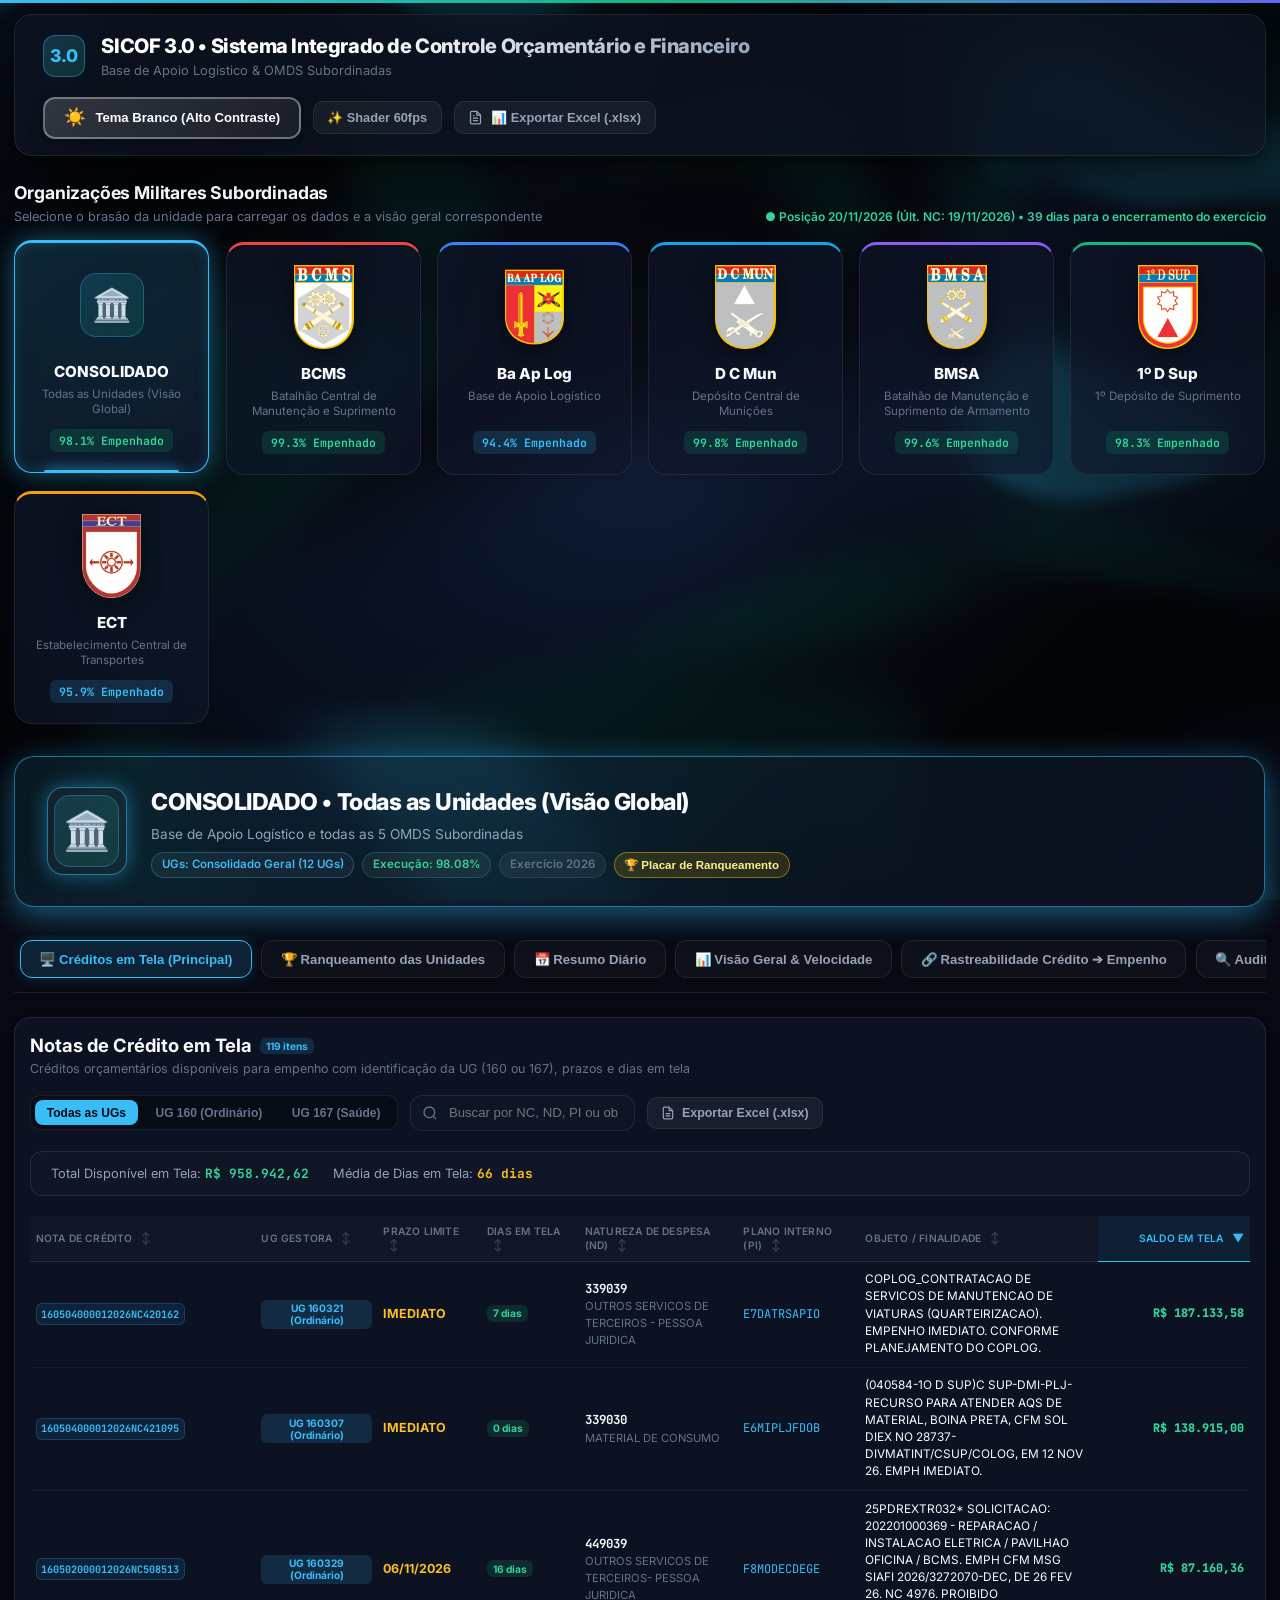
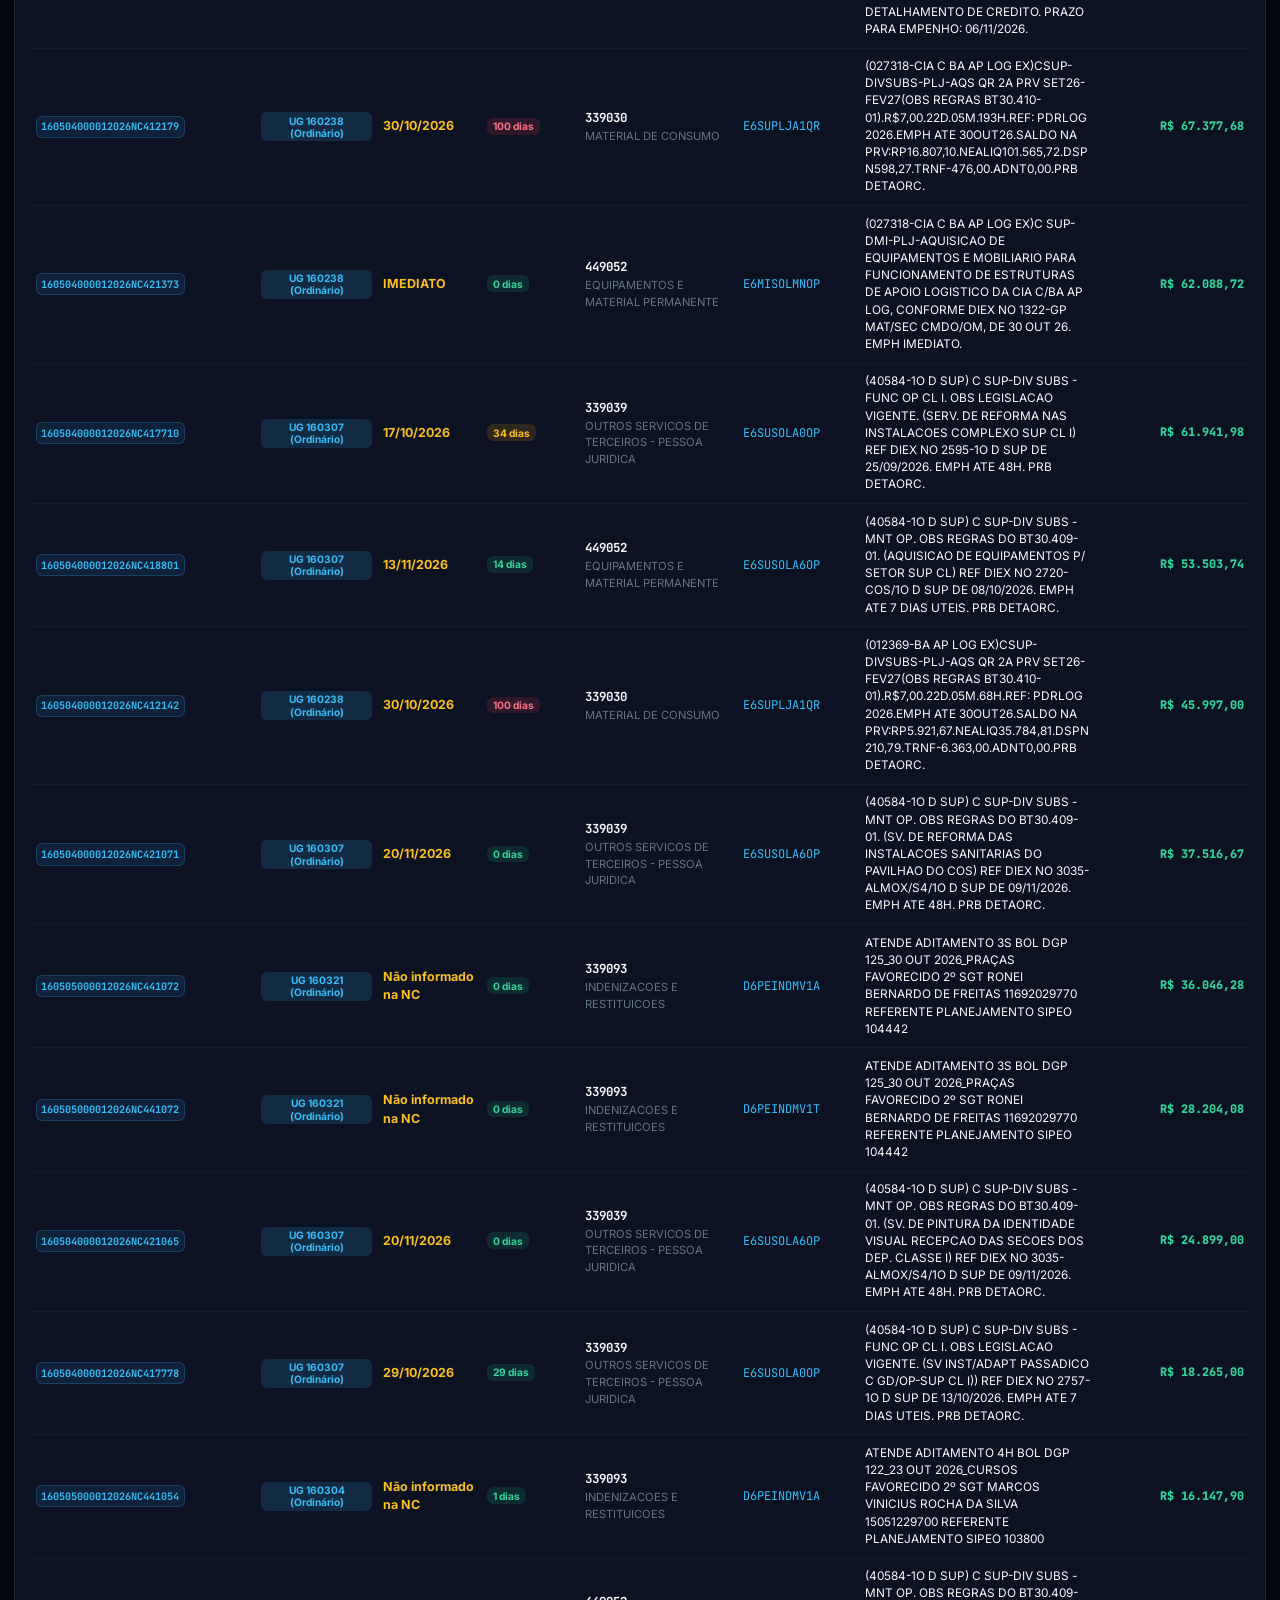
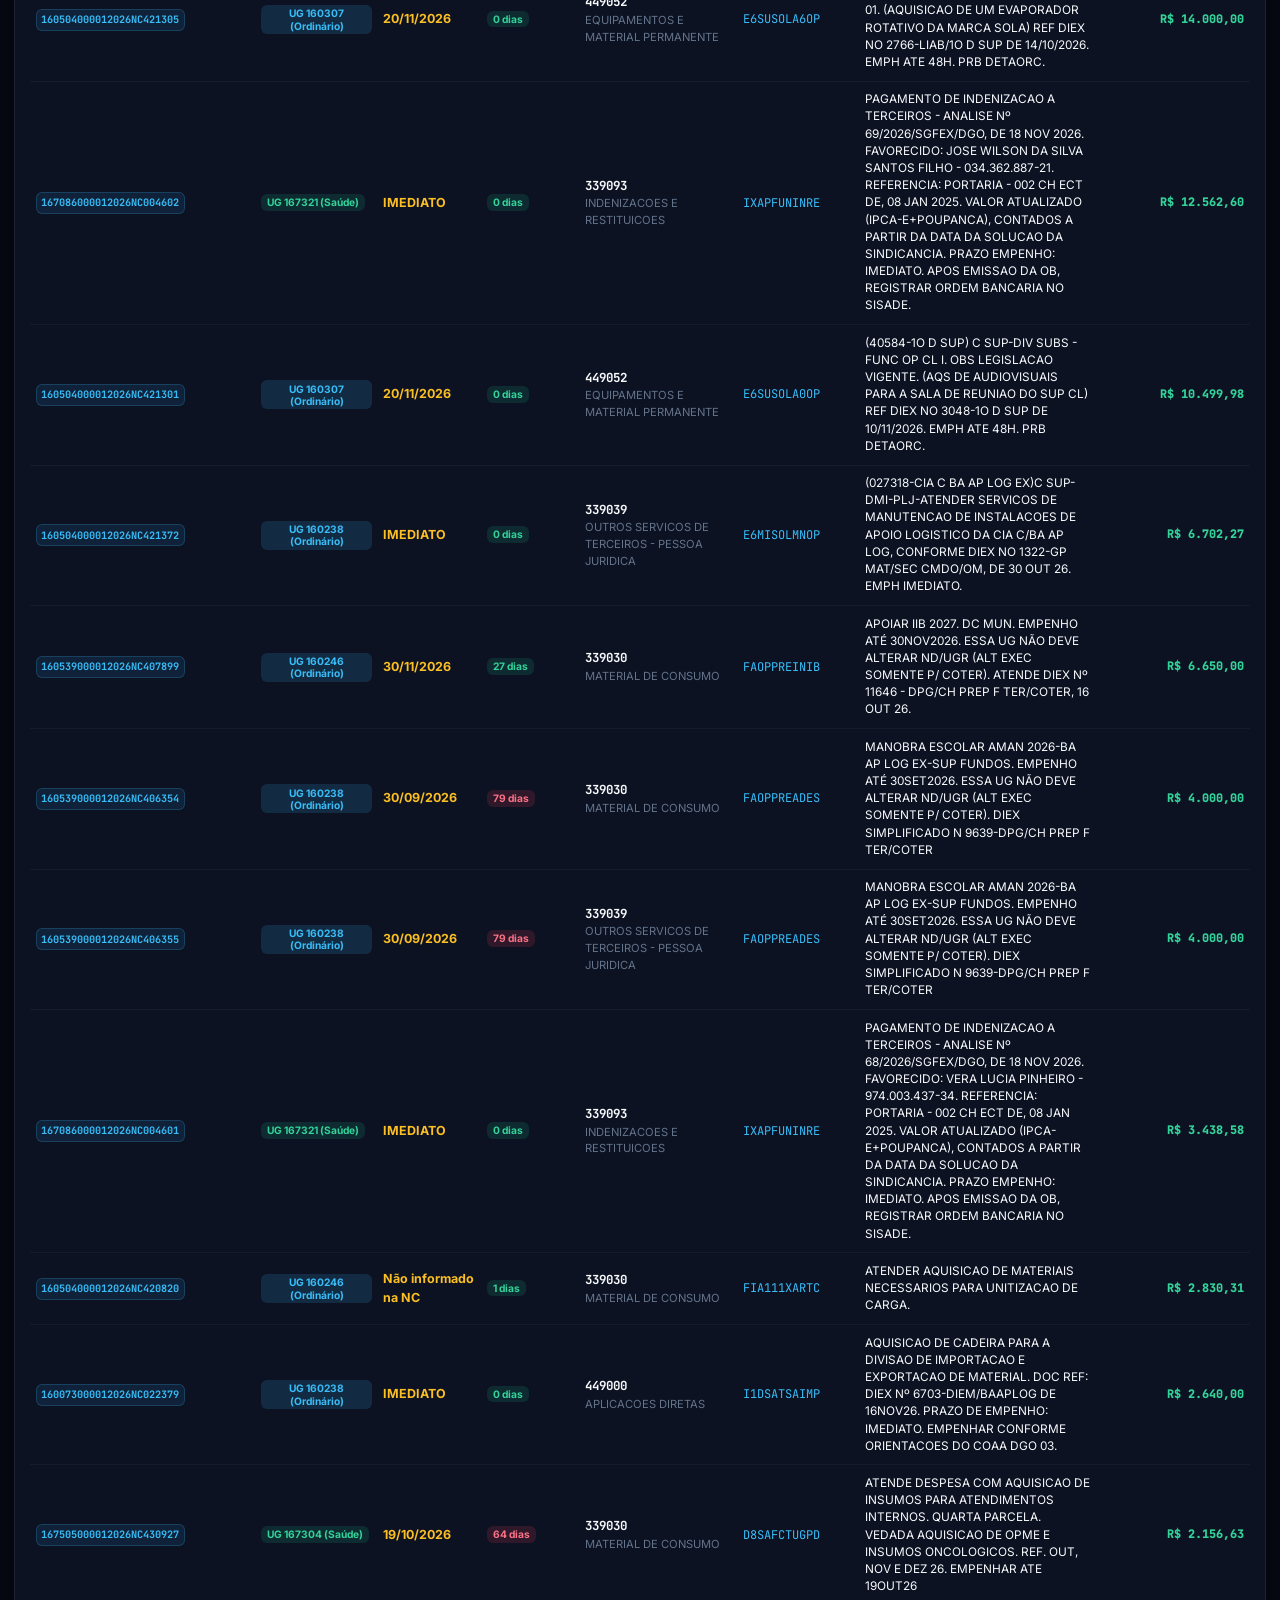
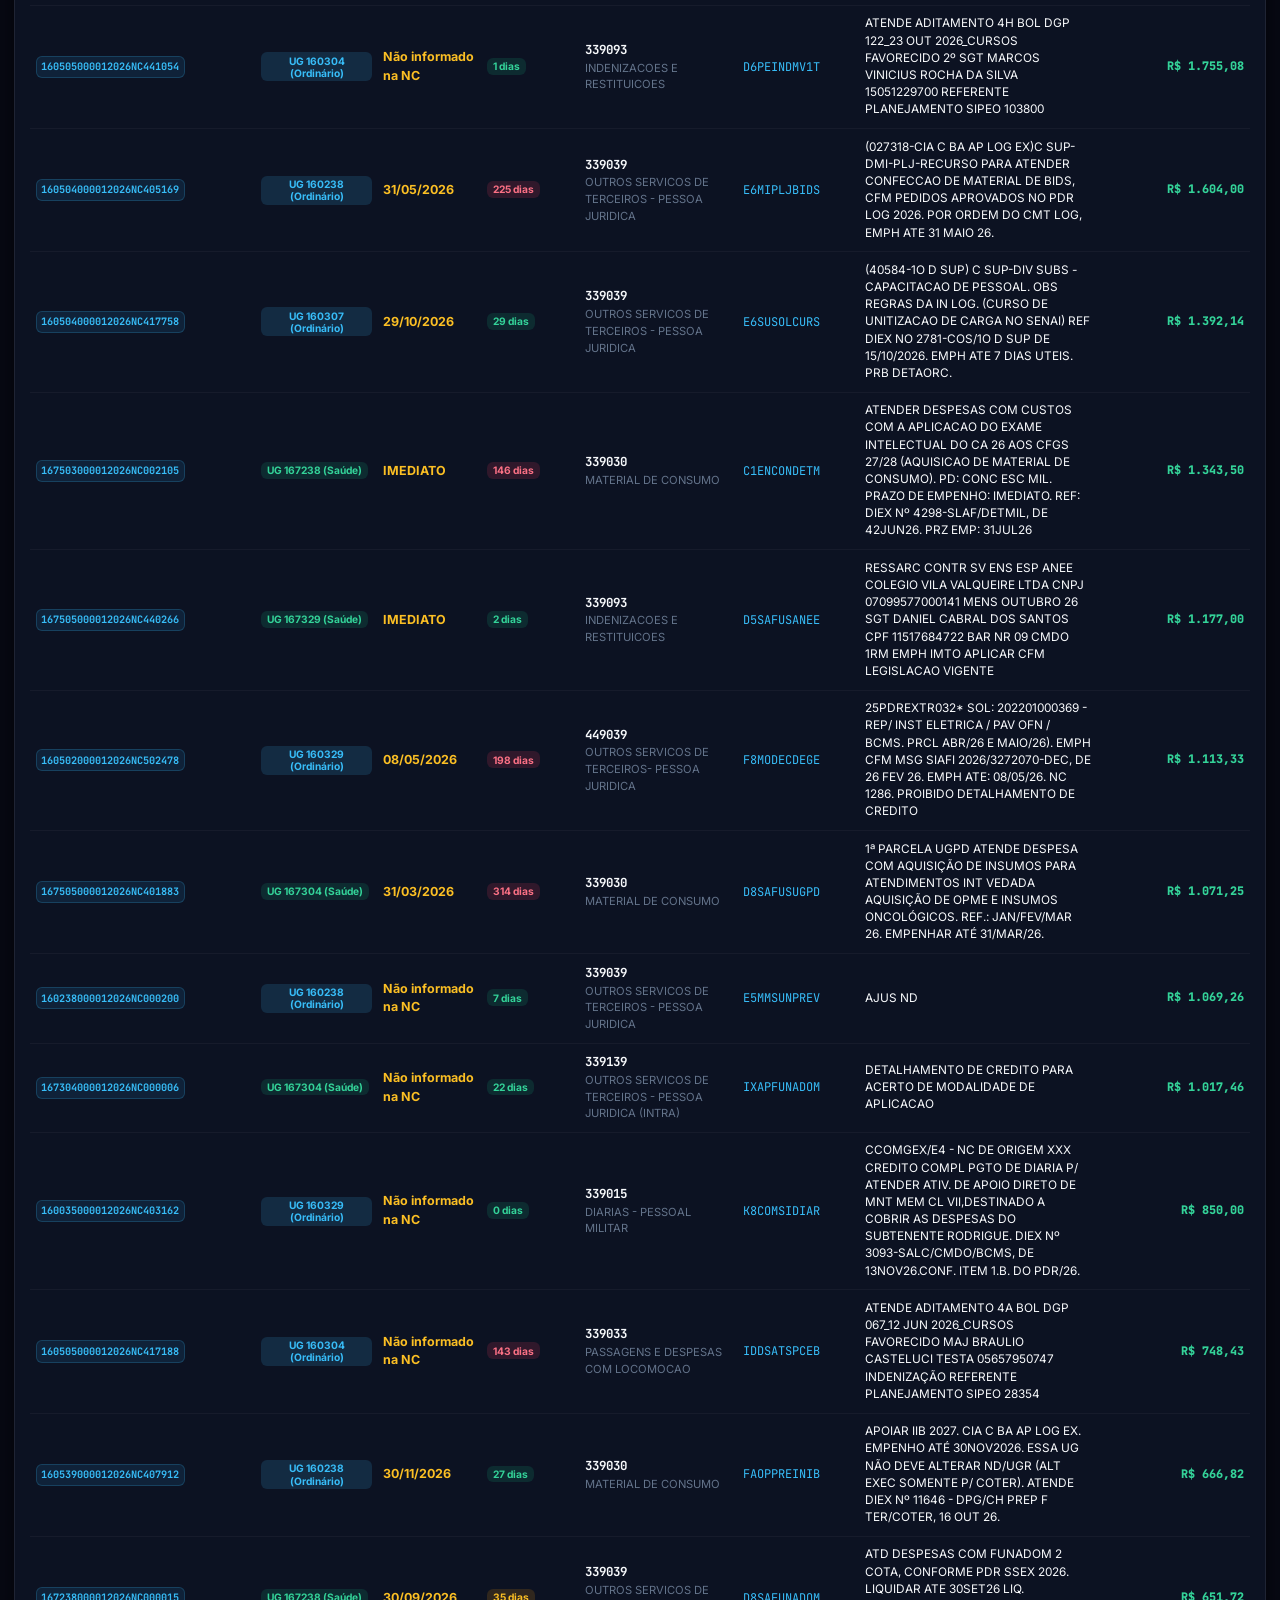
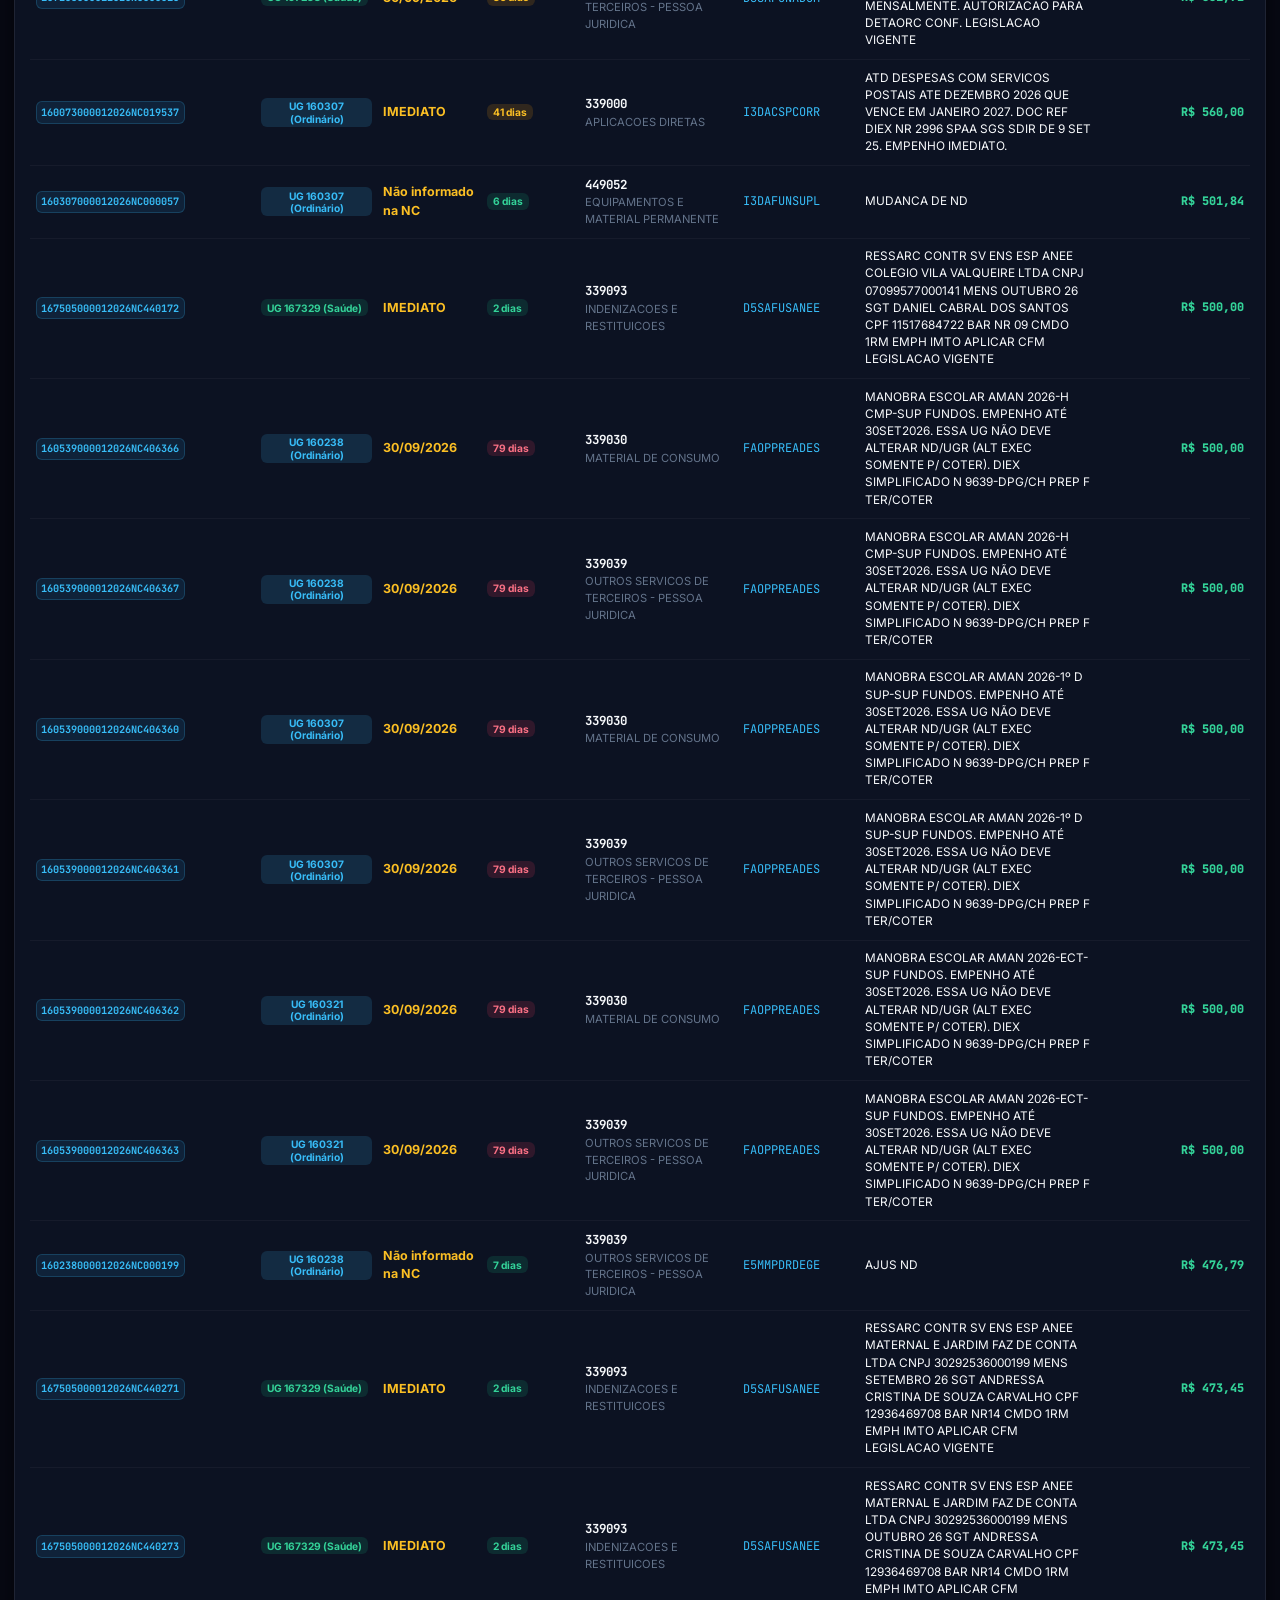
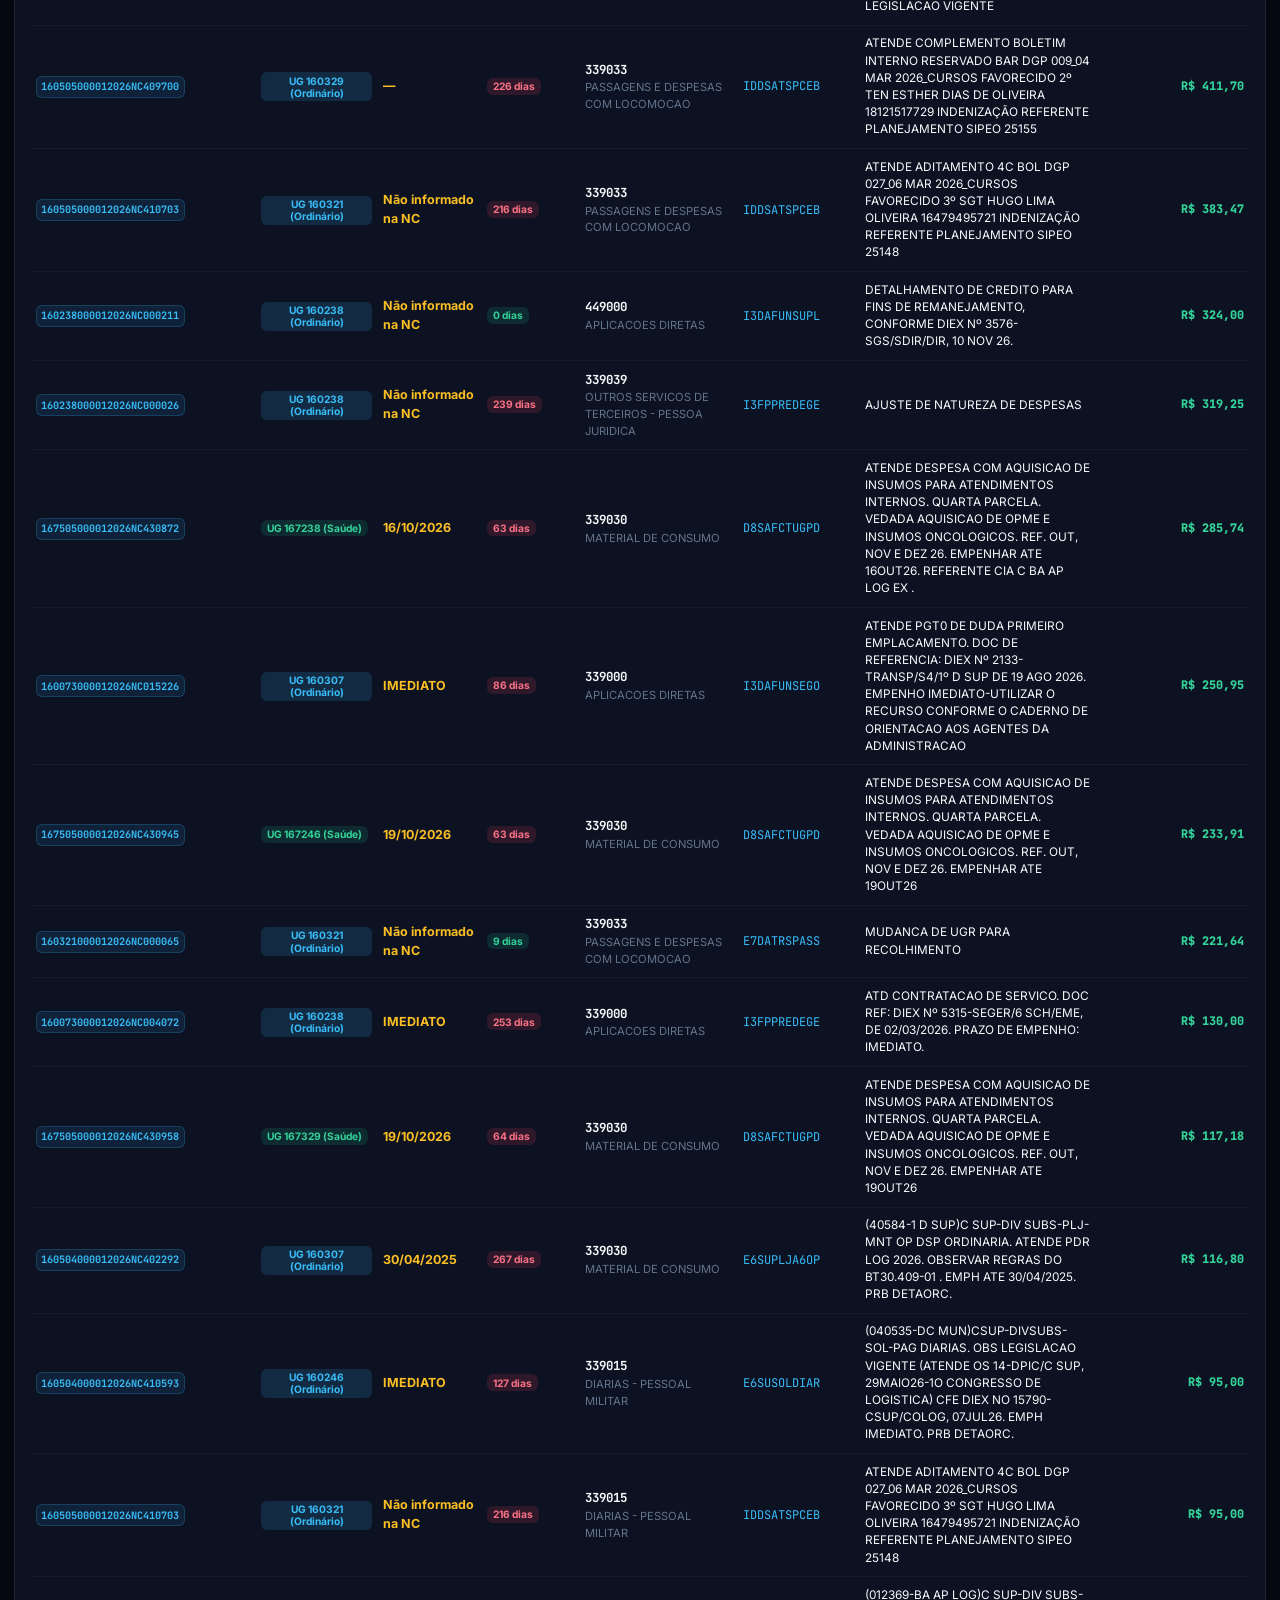
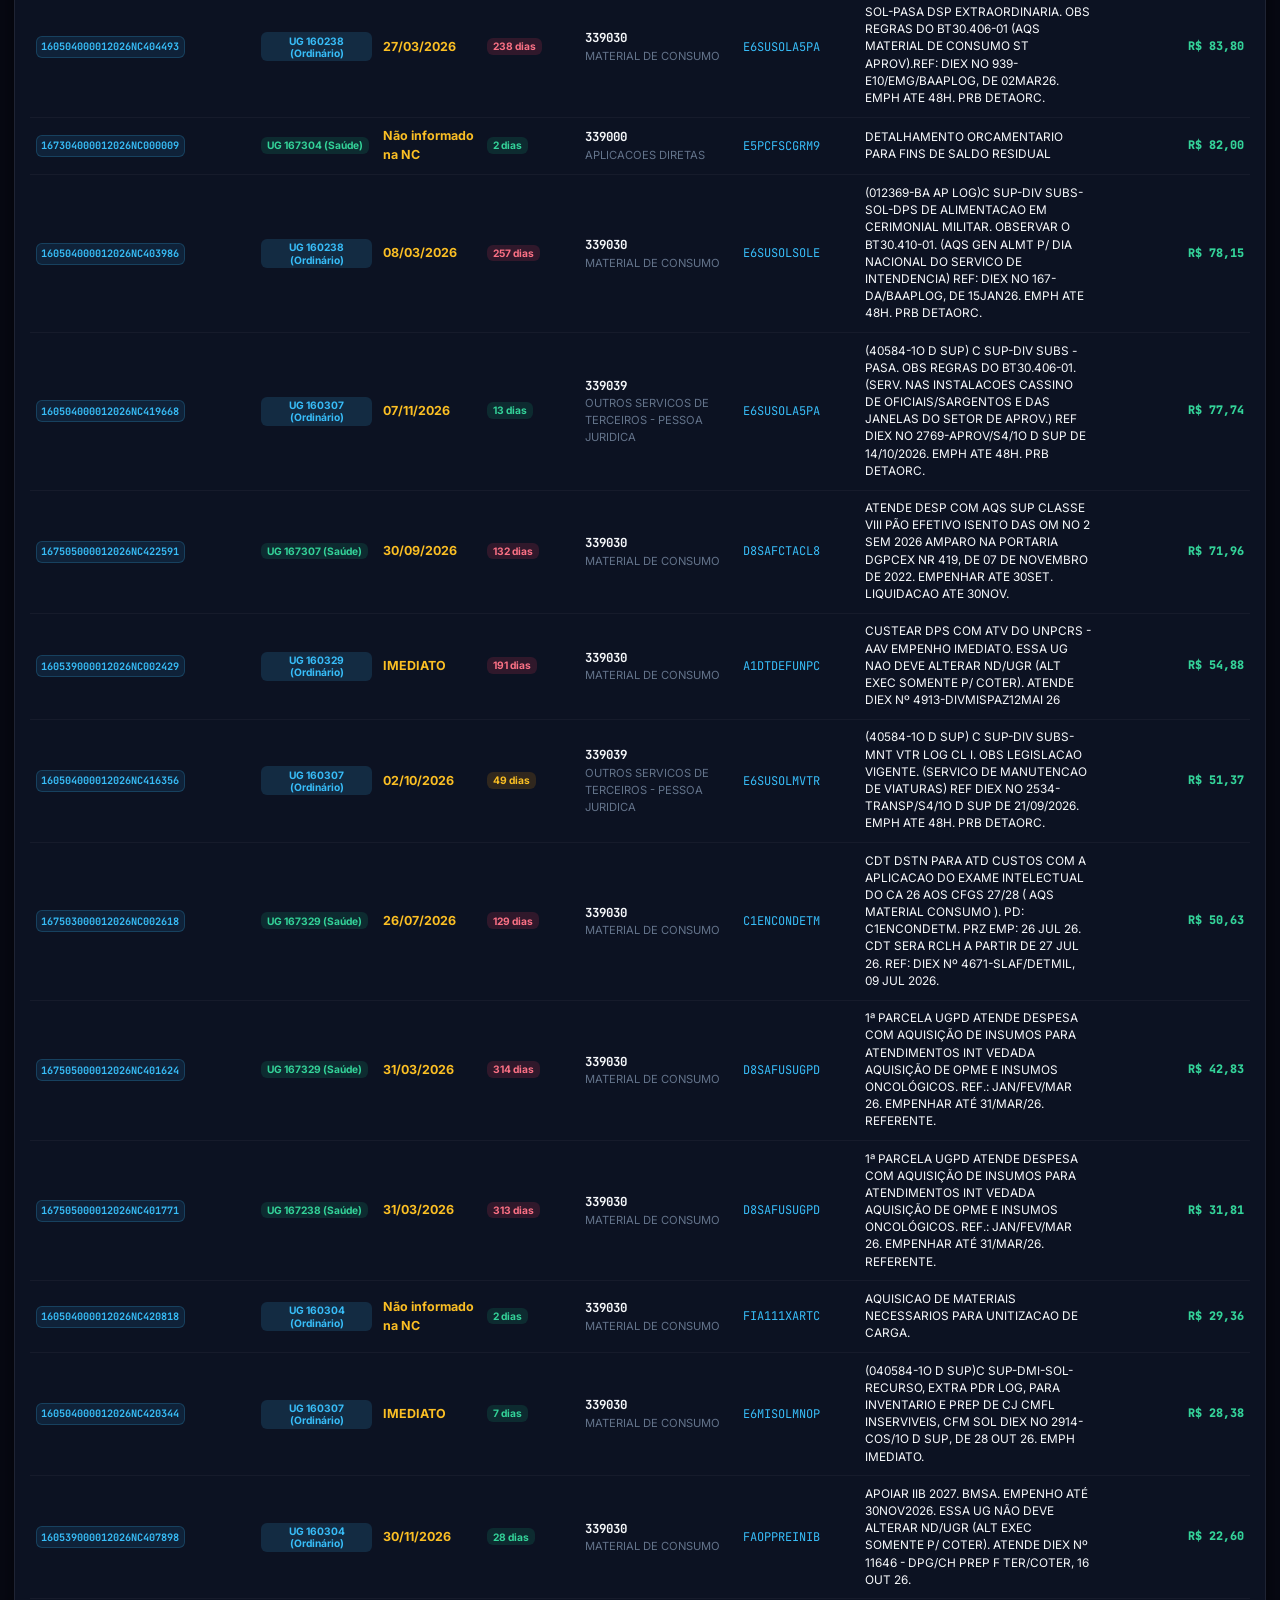
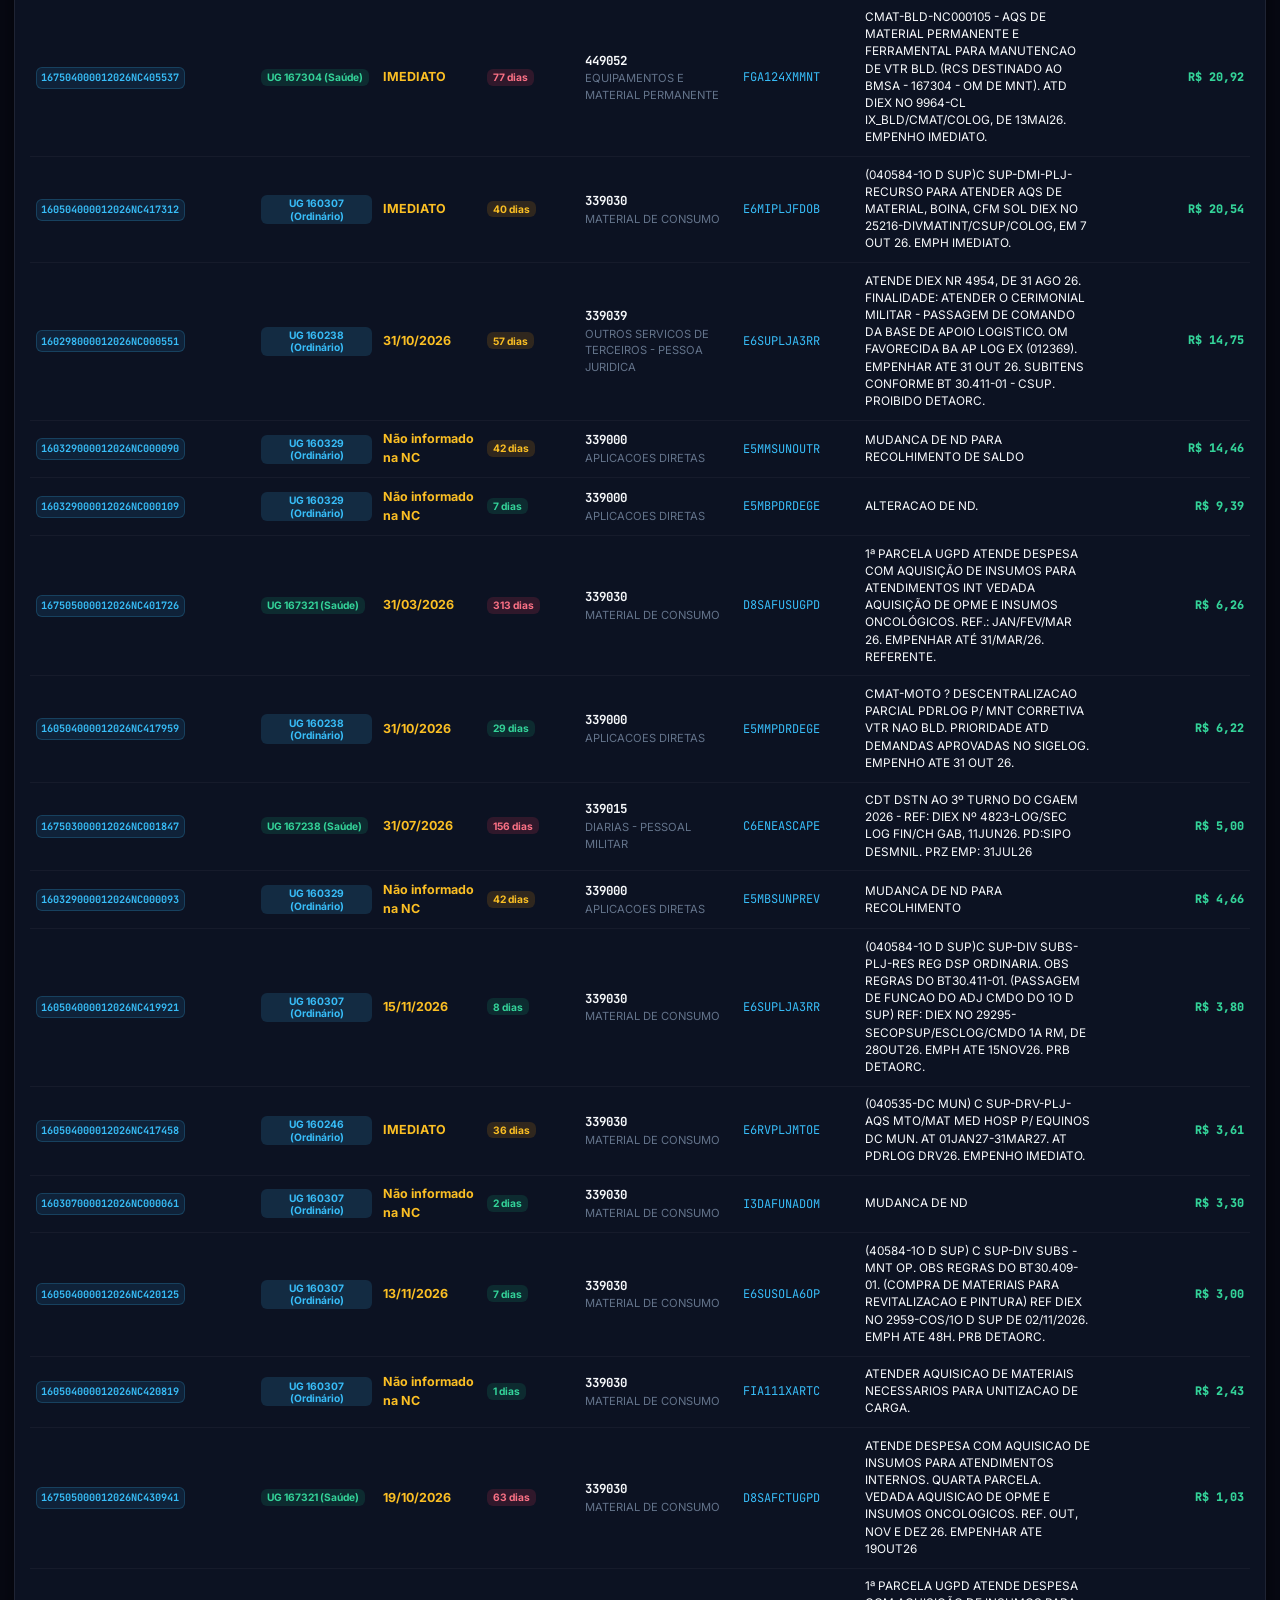
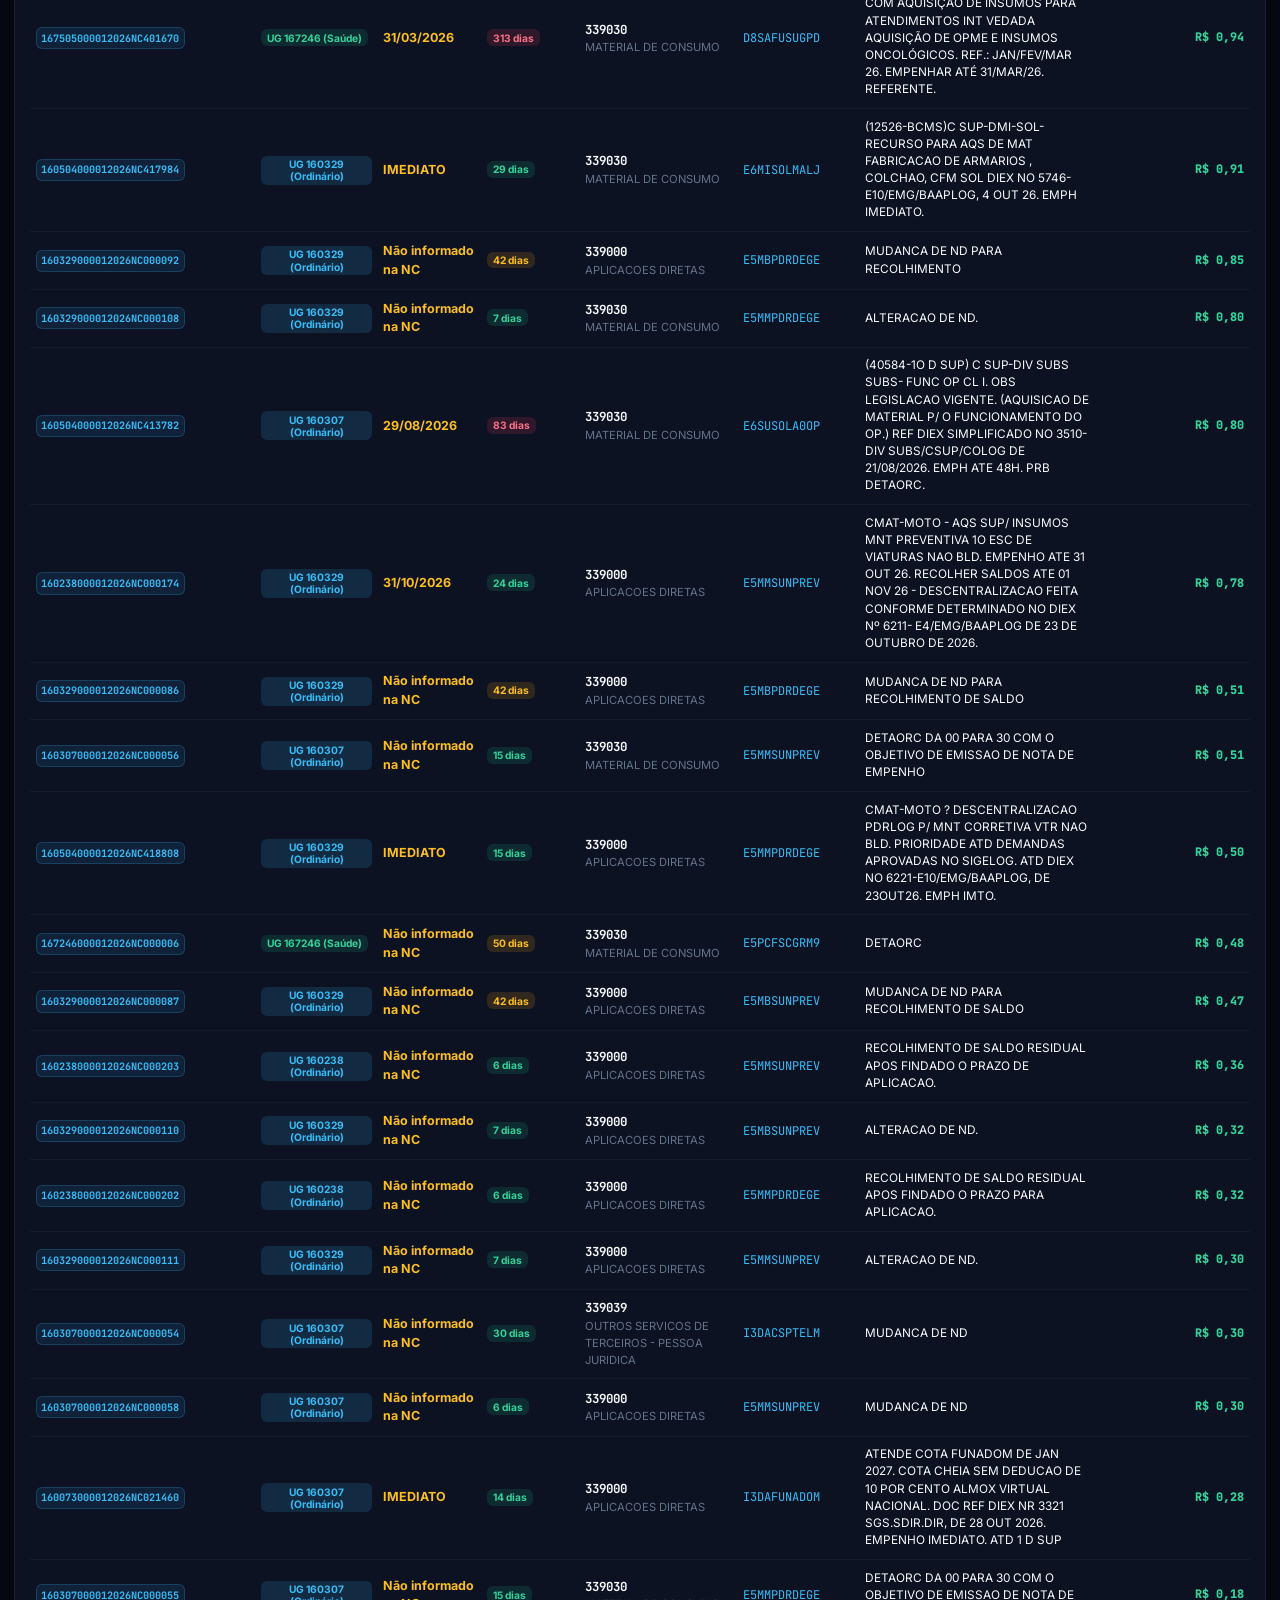
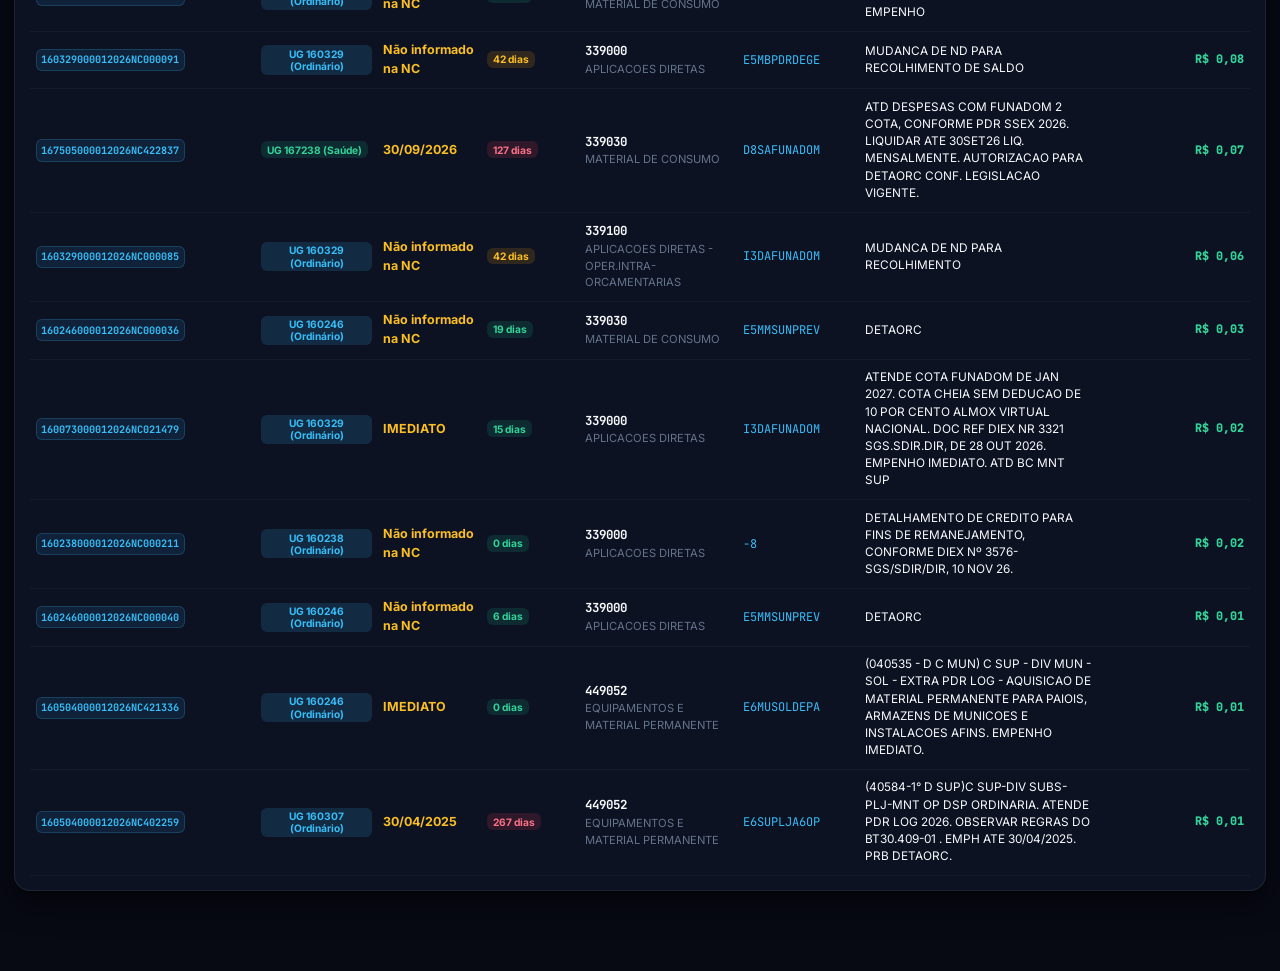
==== commit 447c3d0f: "fix(sicof): prazo lido do texto da NC e posição pela data de coleta Prazo: o build inventava a data " ====
--- a/site/index.html
+++ b/site/index.html
@@ -61,7 +61,7 @@
           <p>Selecione o brasão da unidade para carregar os dados e a visão geral correspondente</p>
         </div>
         <div id="header-posicao-meta" style="font-size: 0.75rem; color: var(--text-emerald); font-weight: 600;">
-          ● Posição 22/11/2026 (Últ. NC: 19/11/2026) • 39 dias para o encerramento do exercício
+          ● Posição 20/11/2026 (Últ. NC: 19/11/2026) • 39 dias para o encerramento do exercício
         </div>
       </div>
 
@@ -573,7 +573,7 @@
             <span id="drawer-pi-val" style="font-family: var(--font-mono); font-size: 0.8rem; color: var(--text-primary);">—</span>
           </div>
           <div style="display: flex; justify-content: space-between; margin-bottom: 0.4rem;">
-            <span style="color: var(--text-muted); font-size: 0.8rem;">Prazo de Vigência:</span>
+            <span style="color: var(--text-muted); font-size: 0.8rem;">Prazo (conforme a NC):</span>
             <span id="drawer-prazo-val" style="font-weight: 700; color: var(--text-amber); font-size: 0.85rem;">—</span>
           </div>
           <div style="margin-top: 0.75rem; padding-top: 0.75rem; border-top: 1px solid rgba(255,255,255,0.06);">
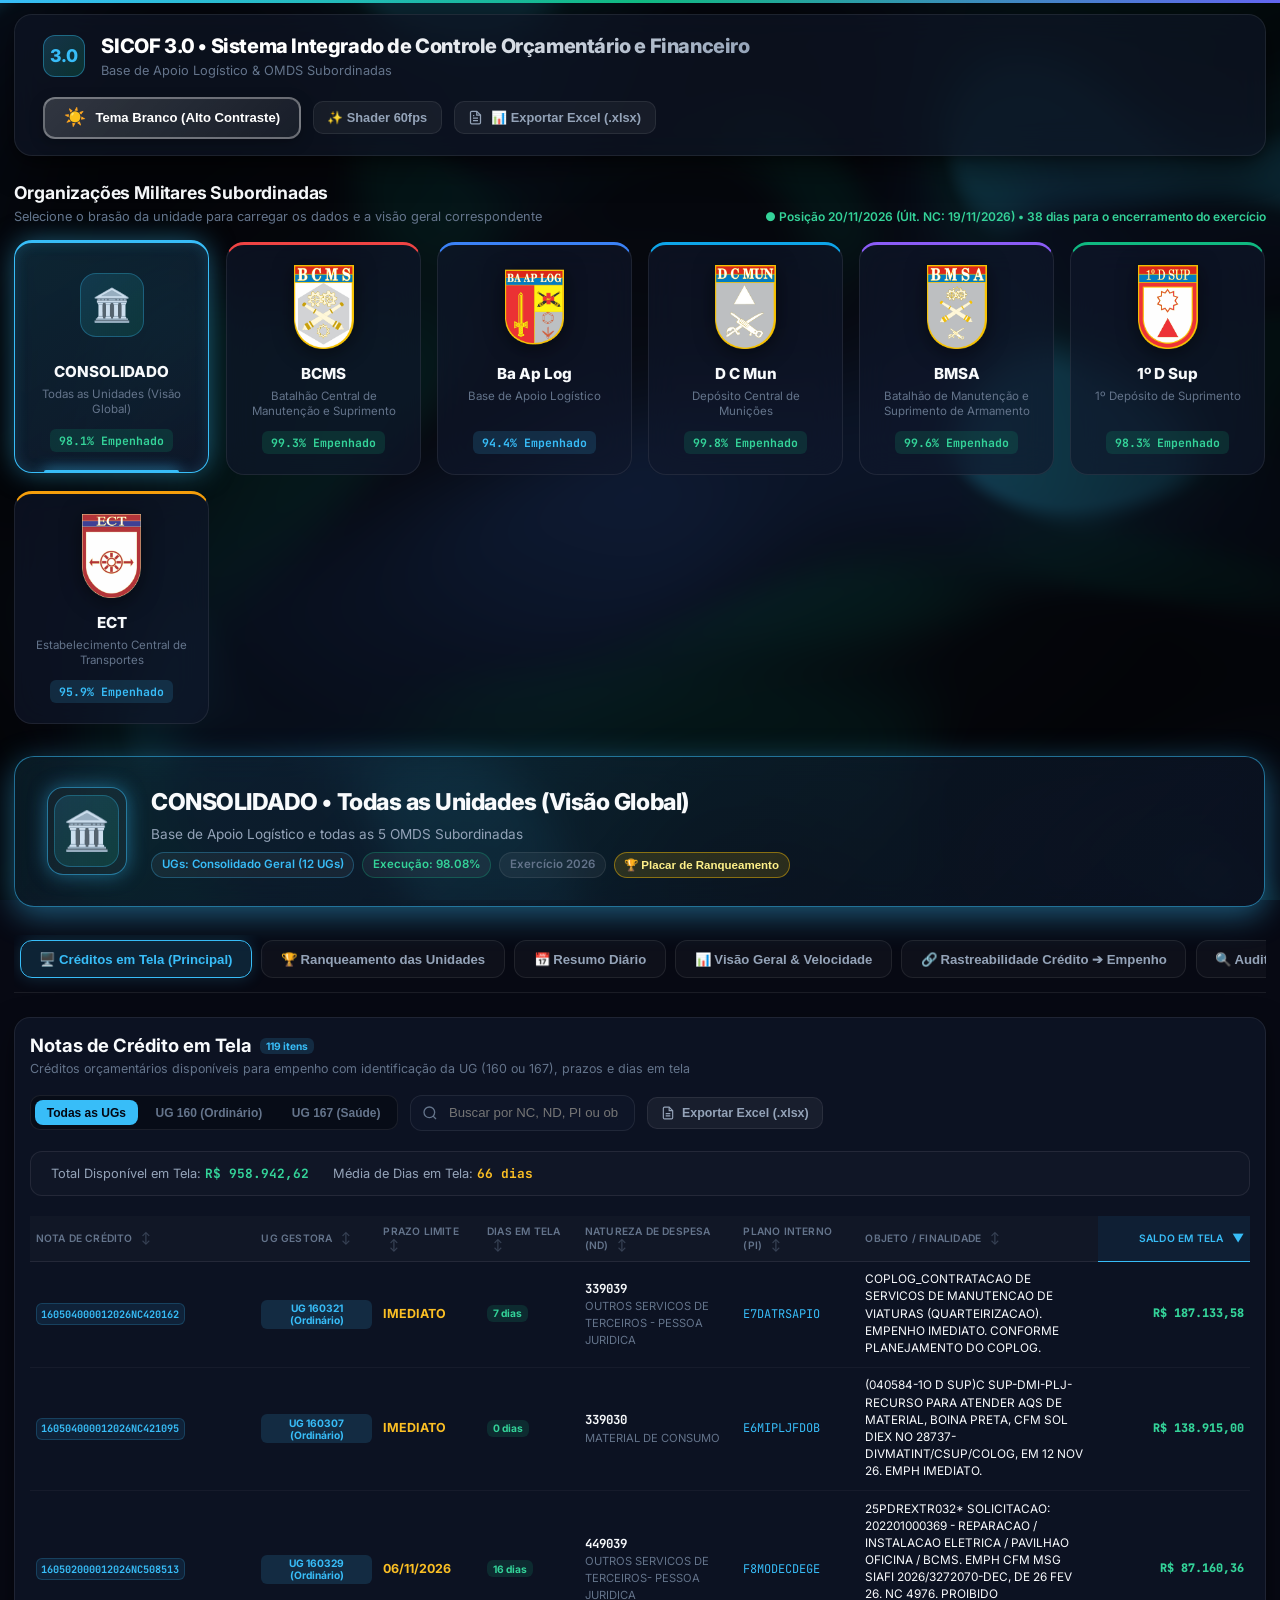
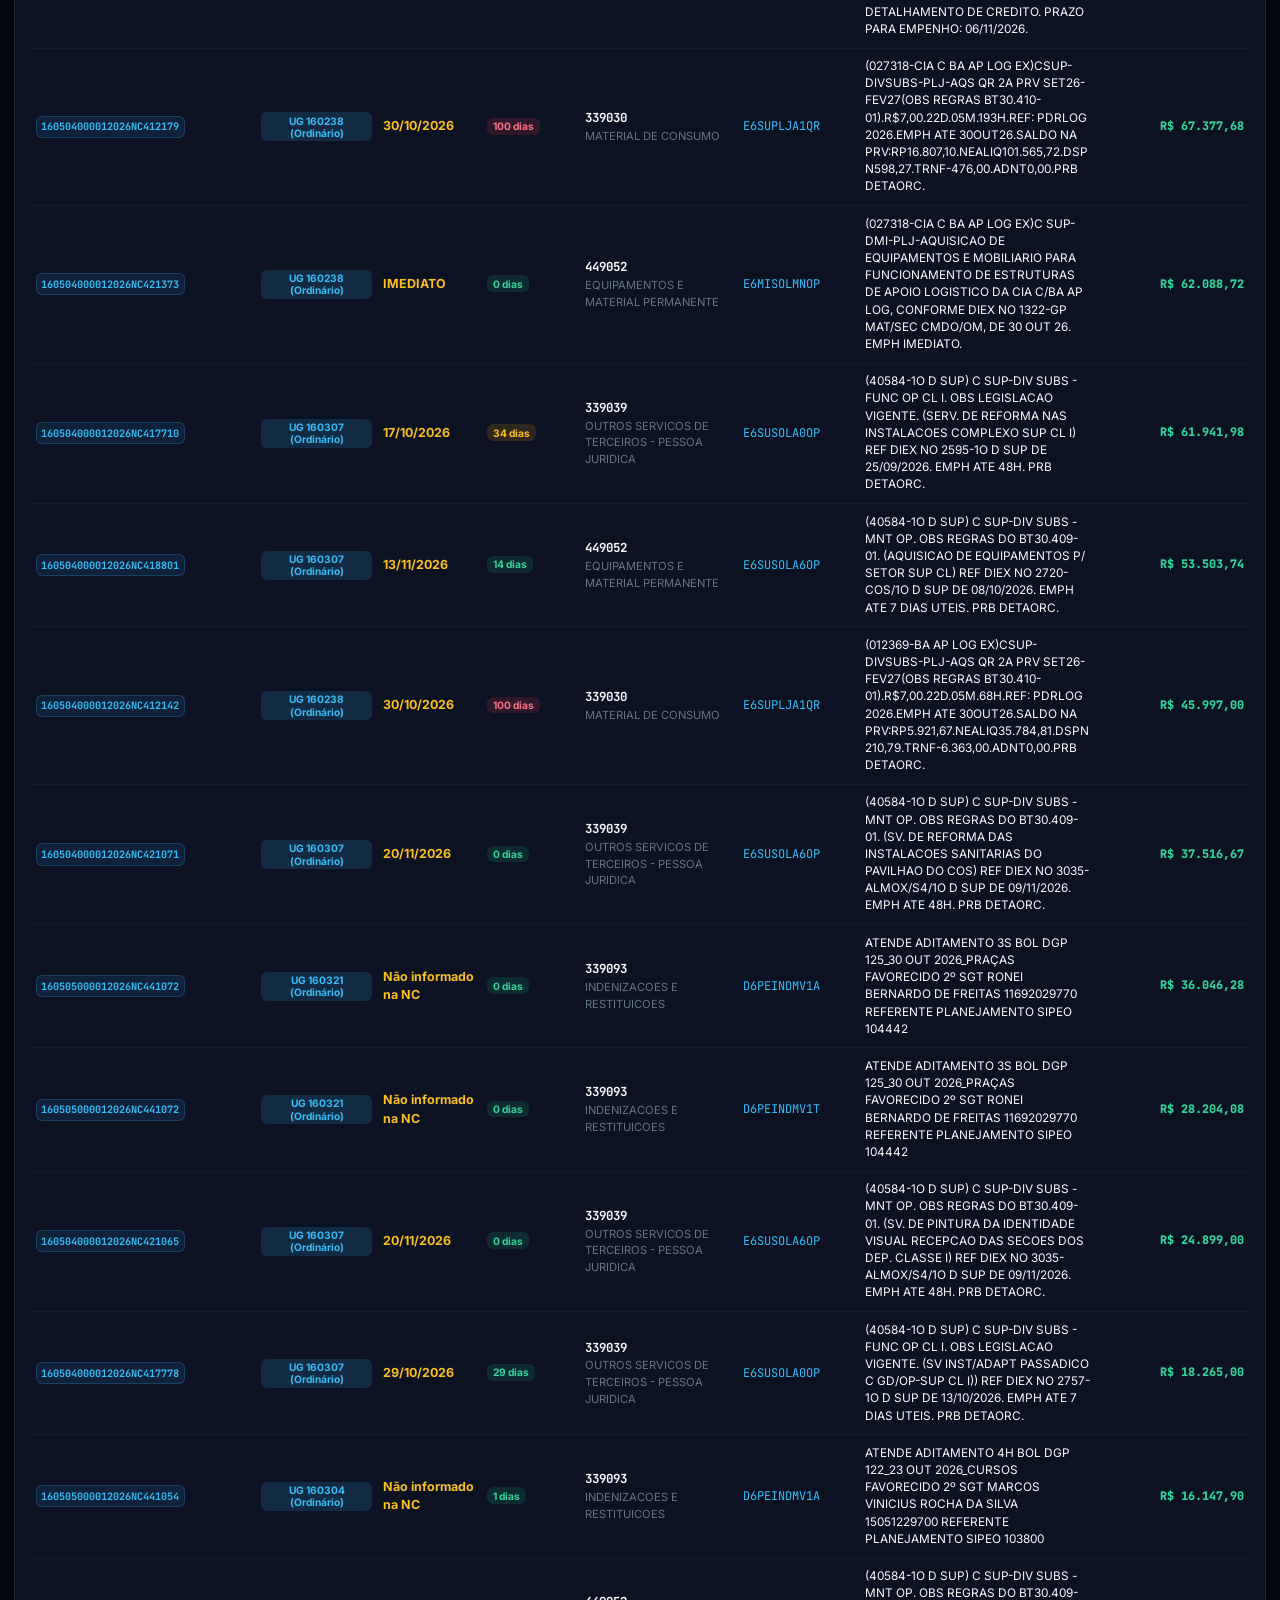
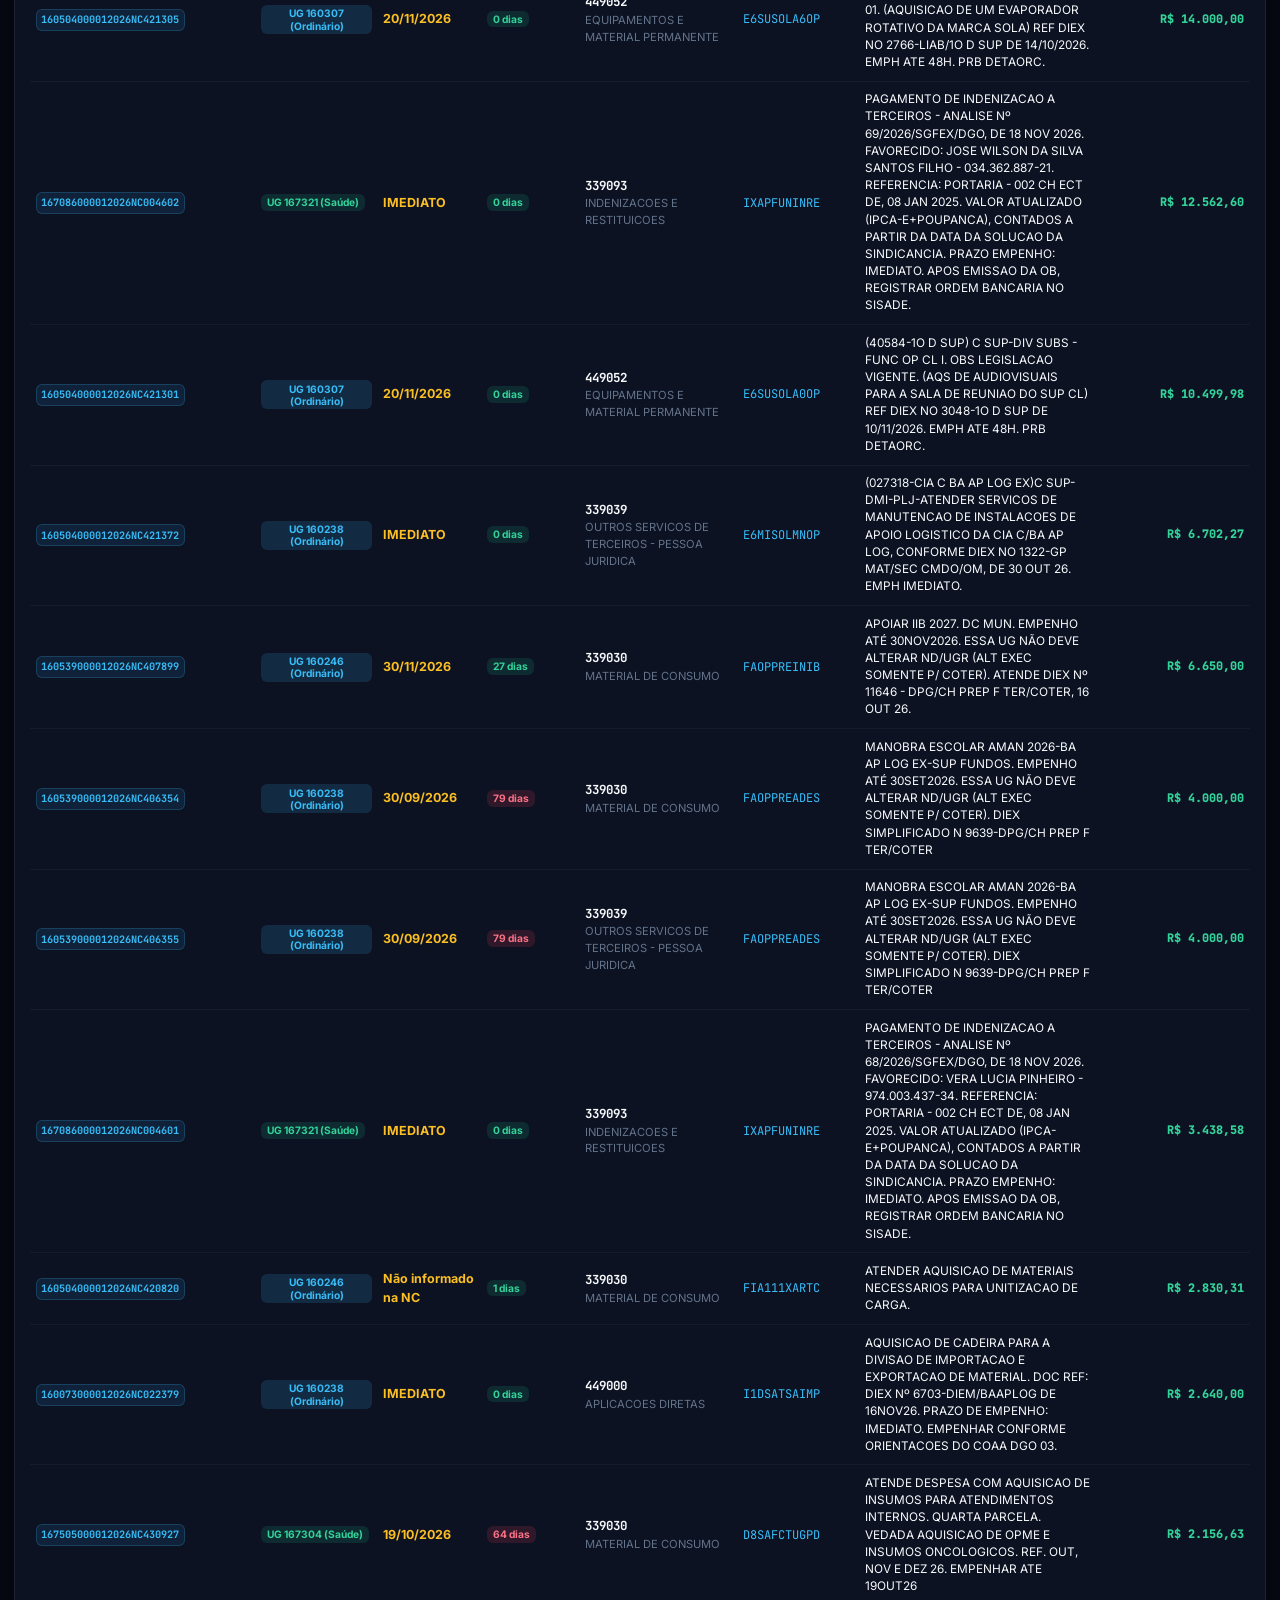
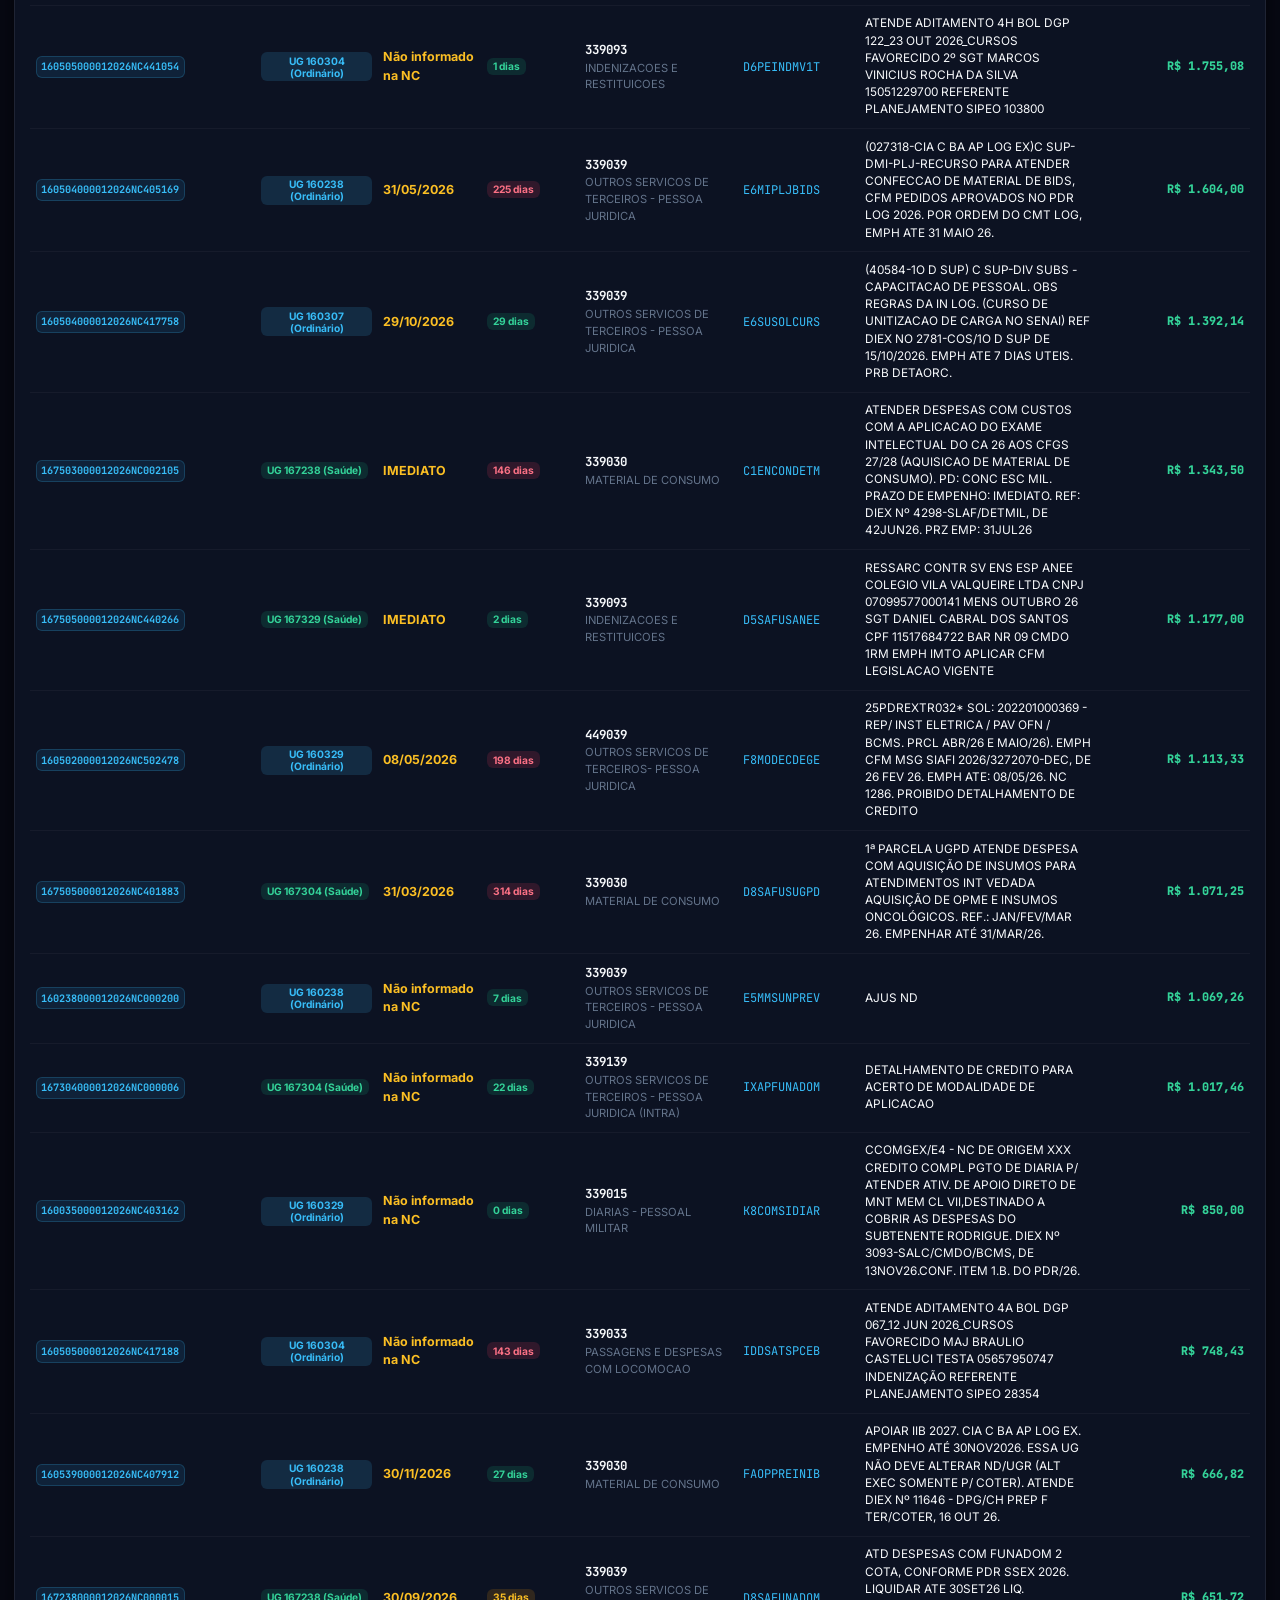
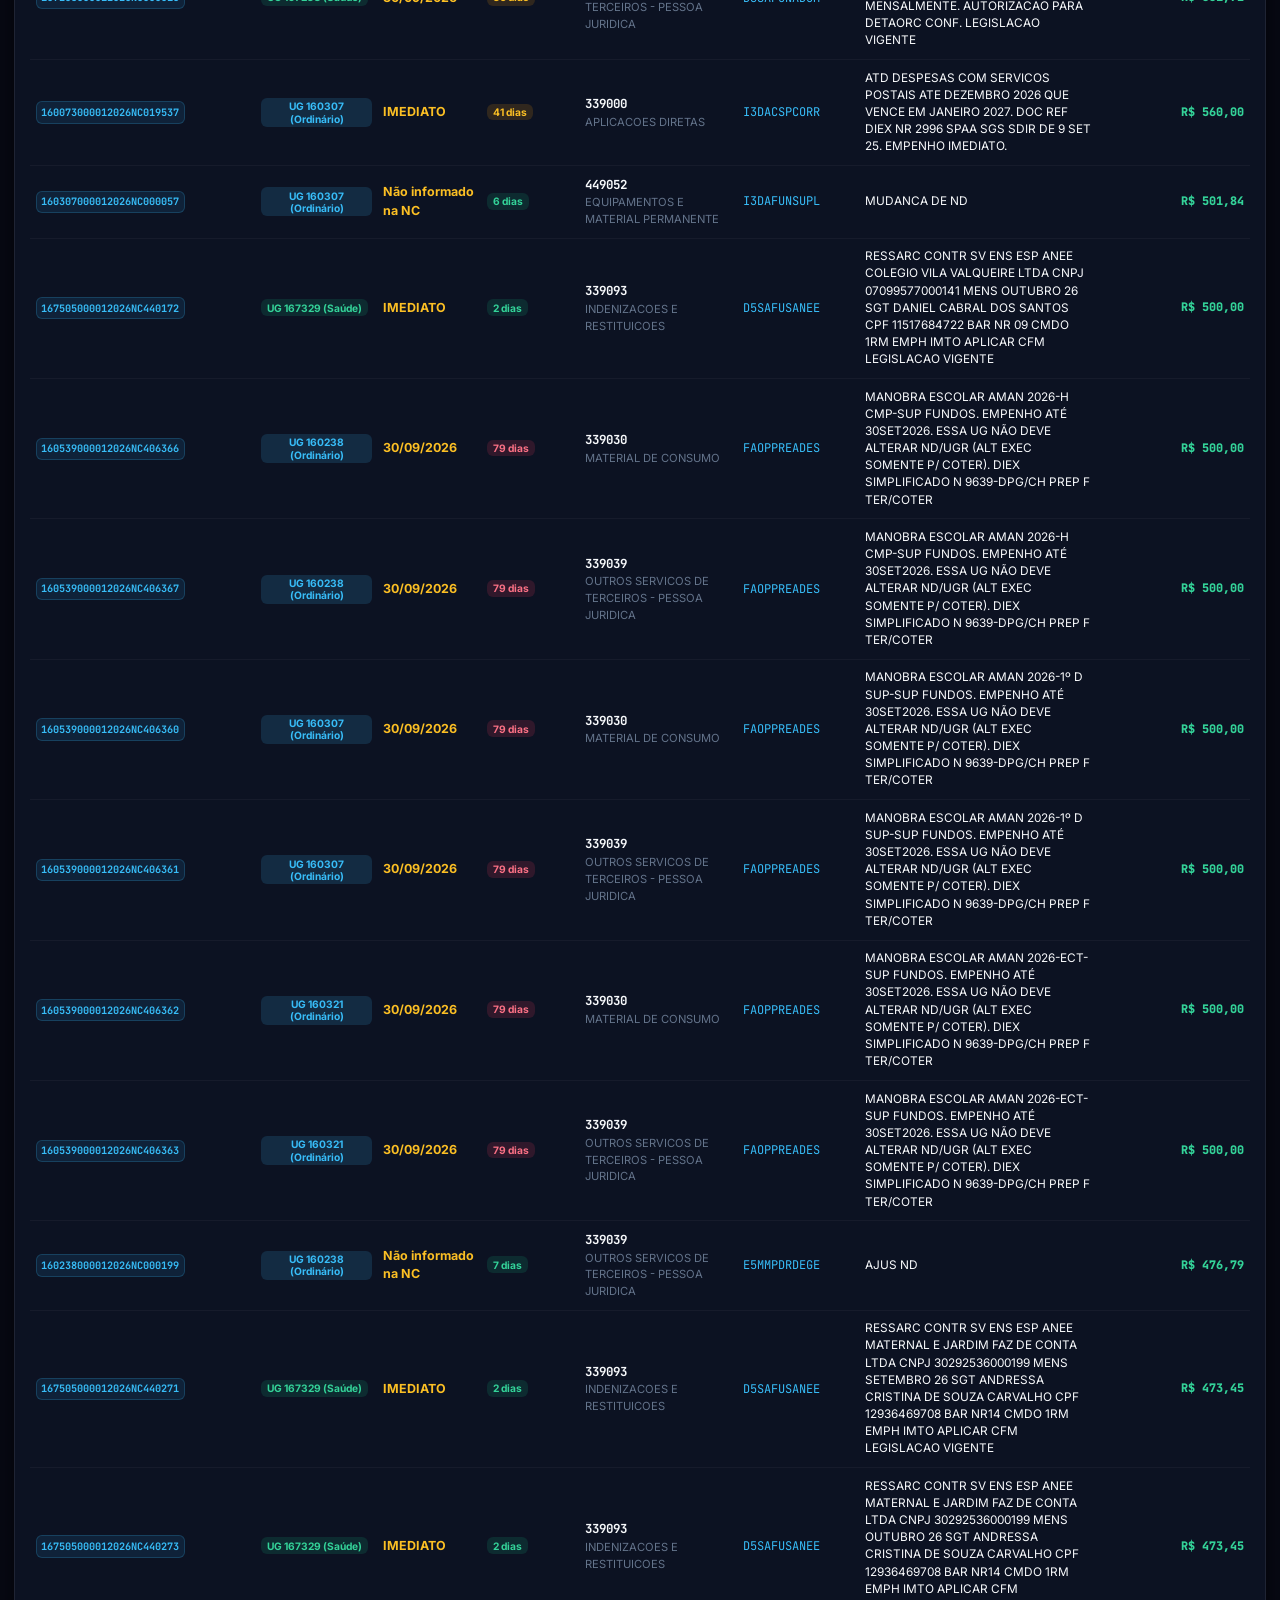
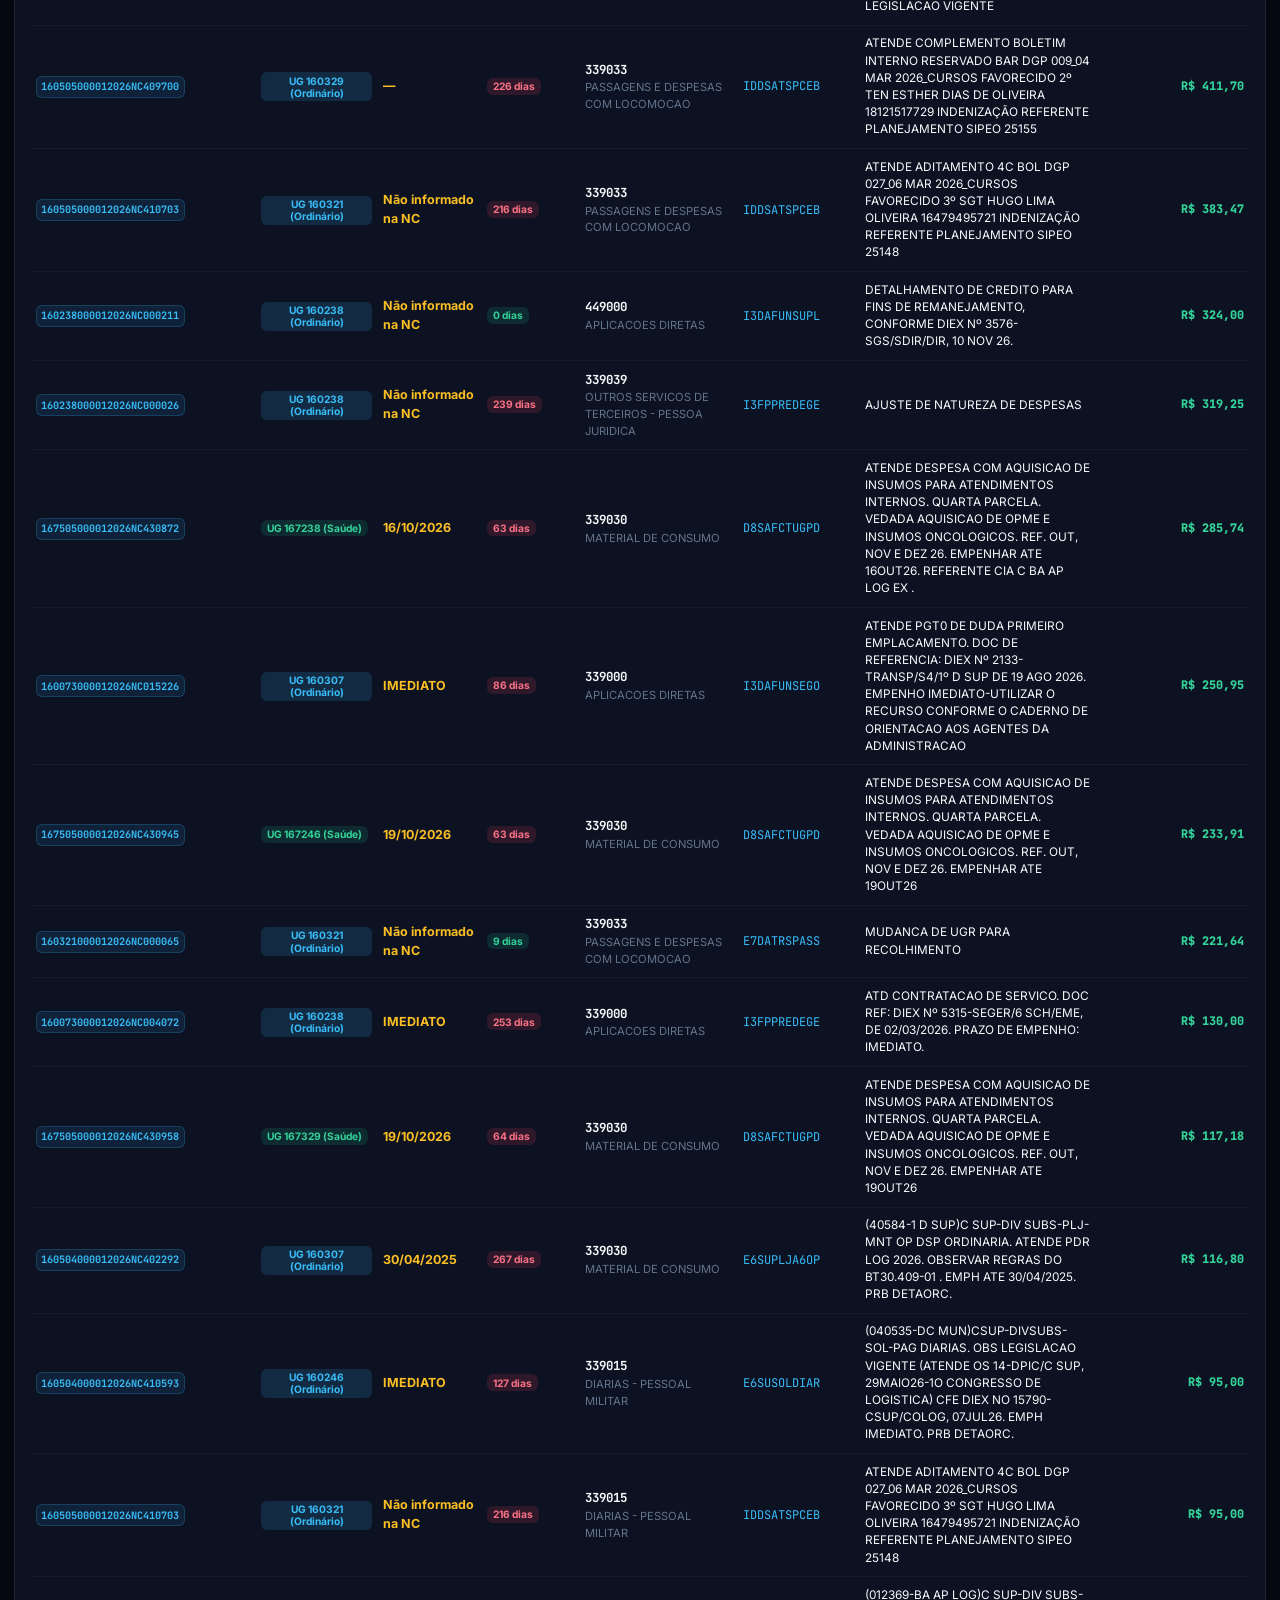
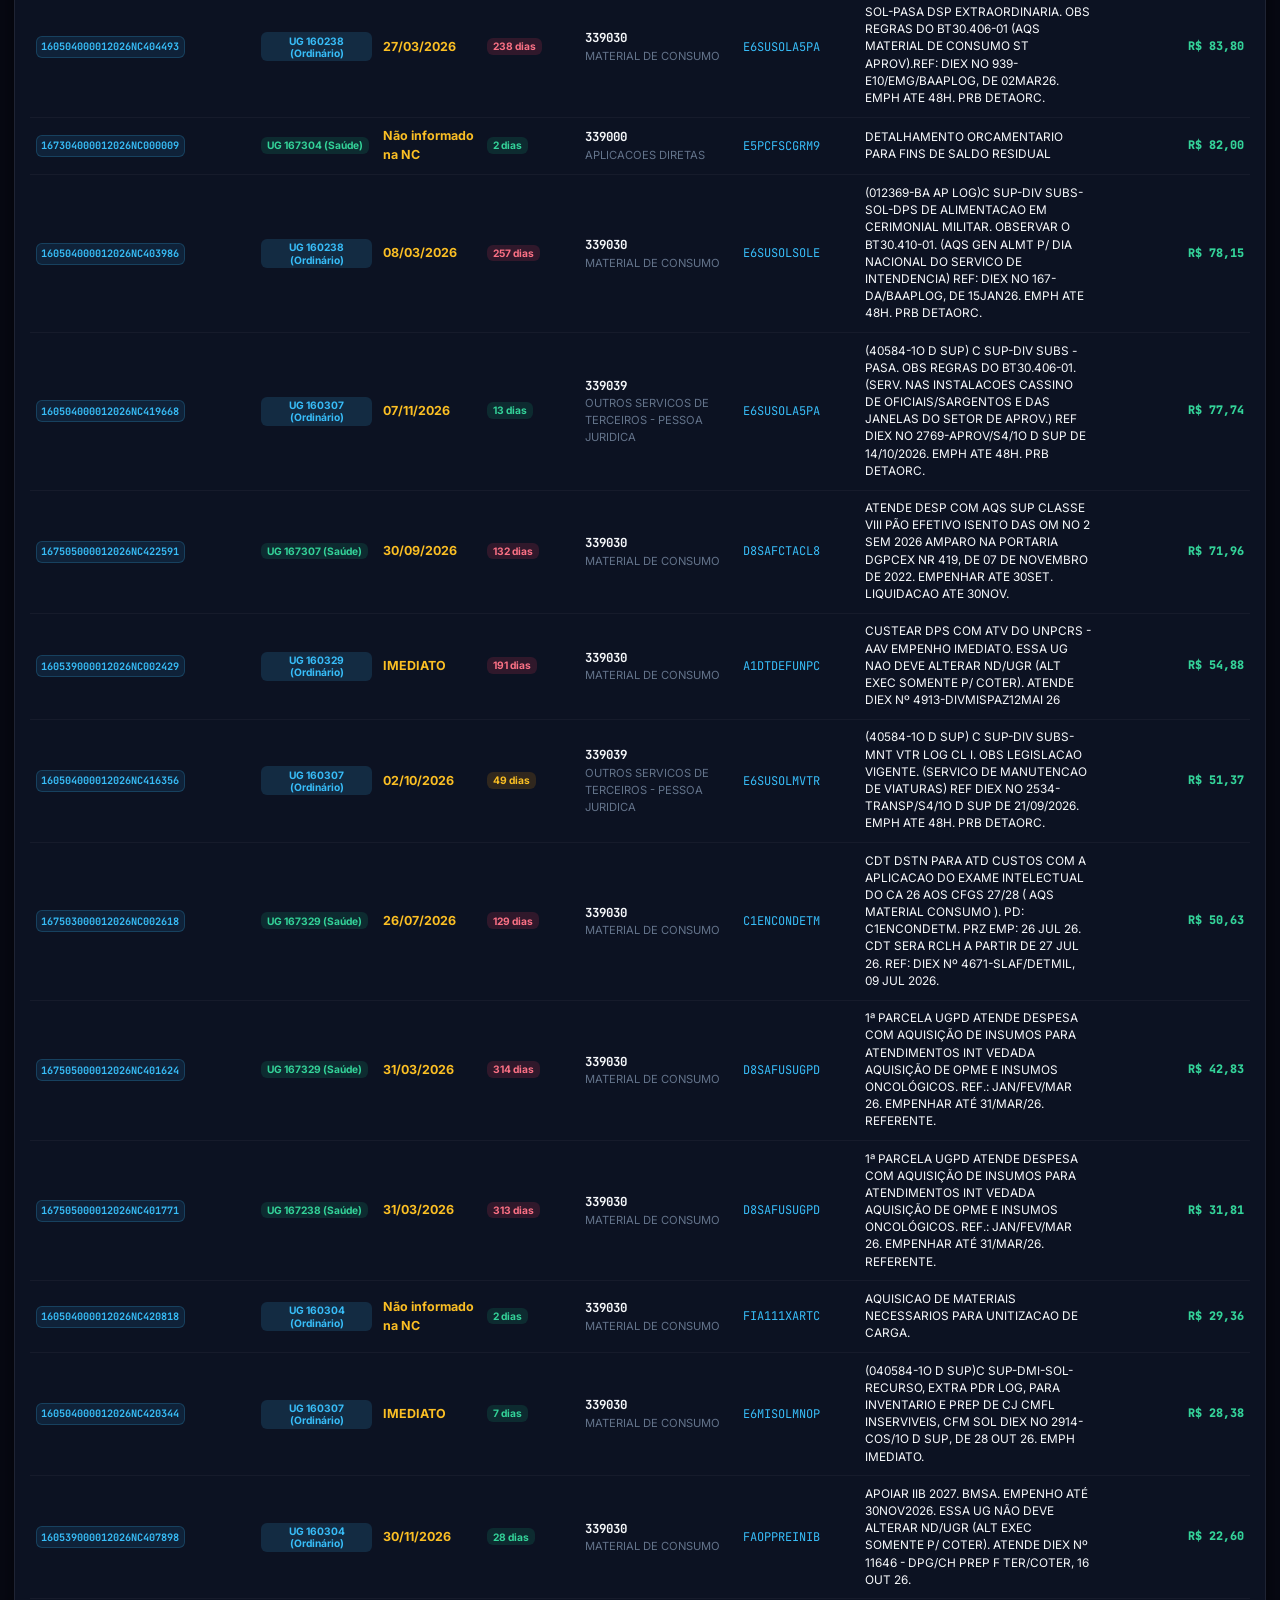
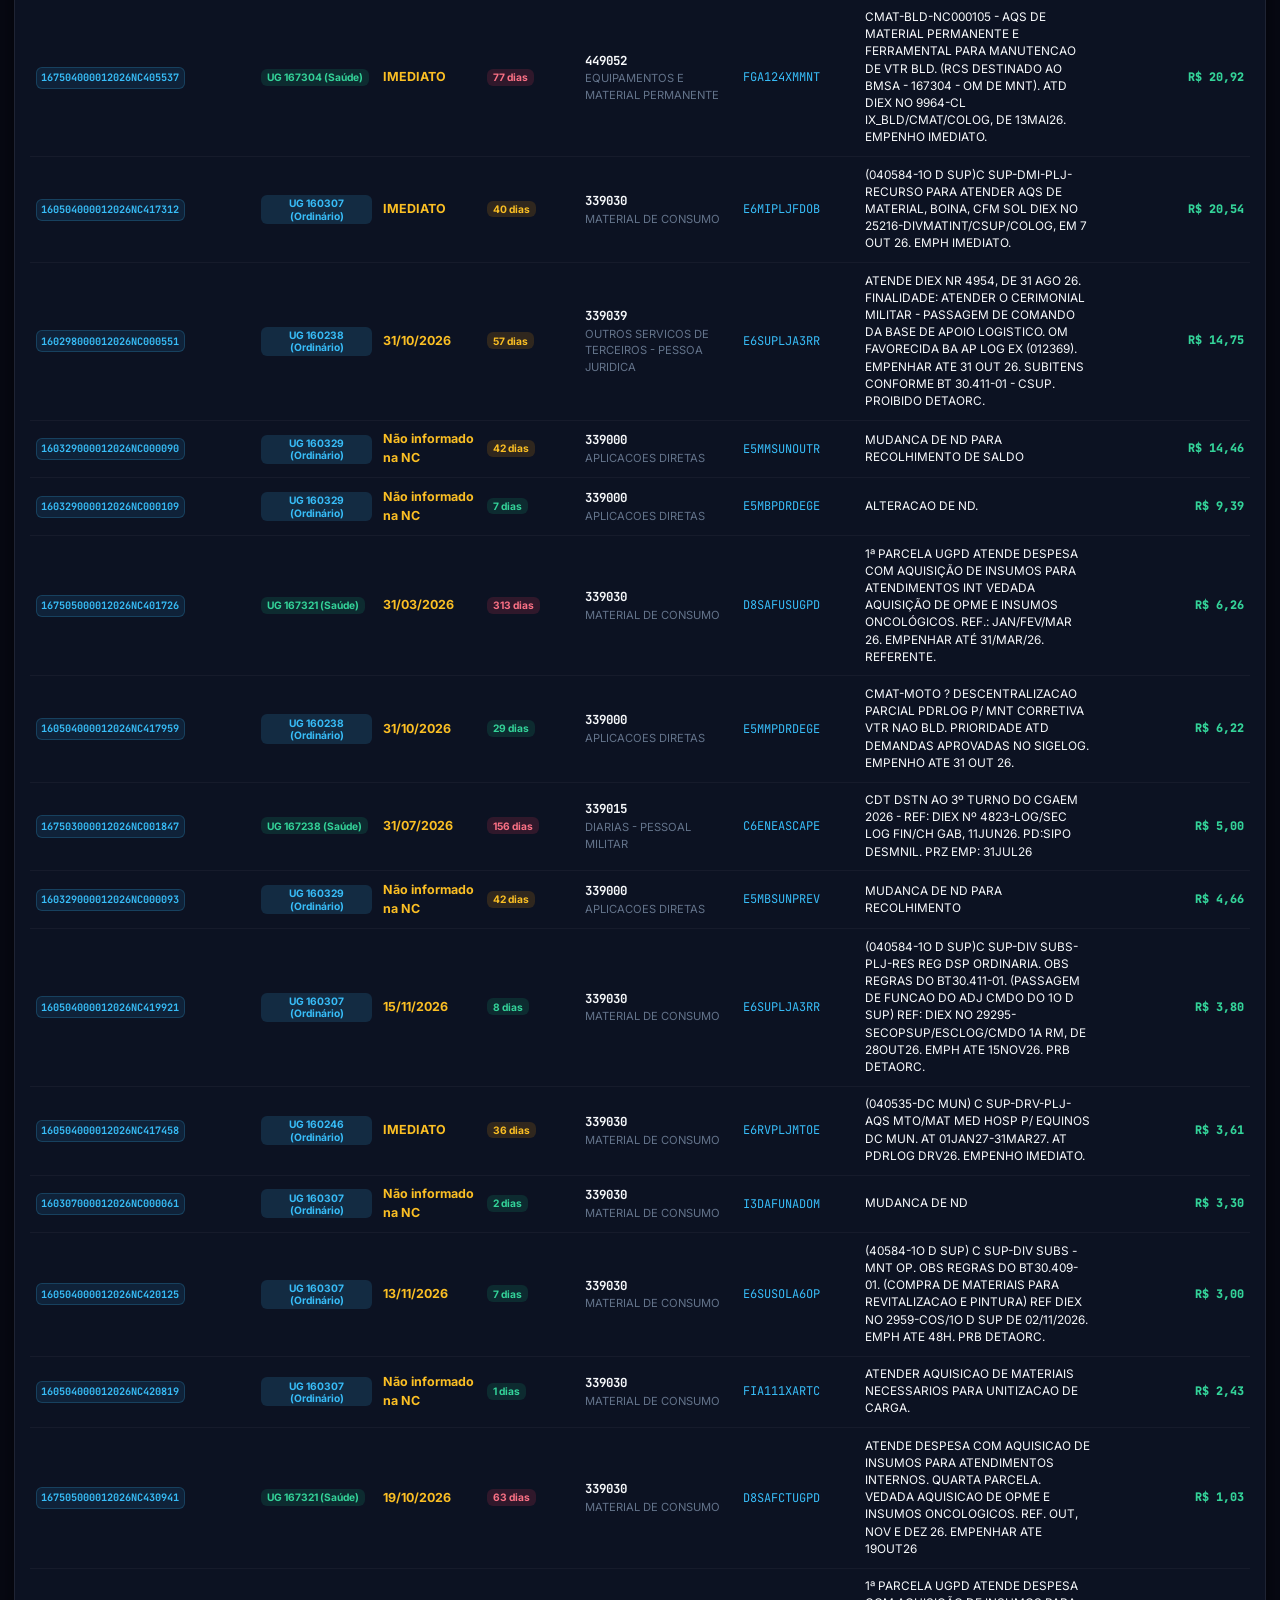
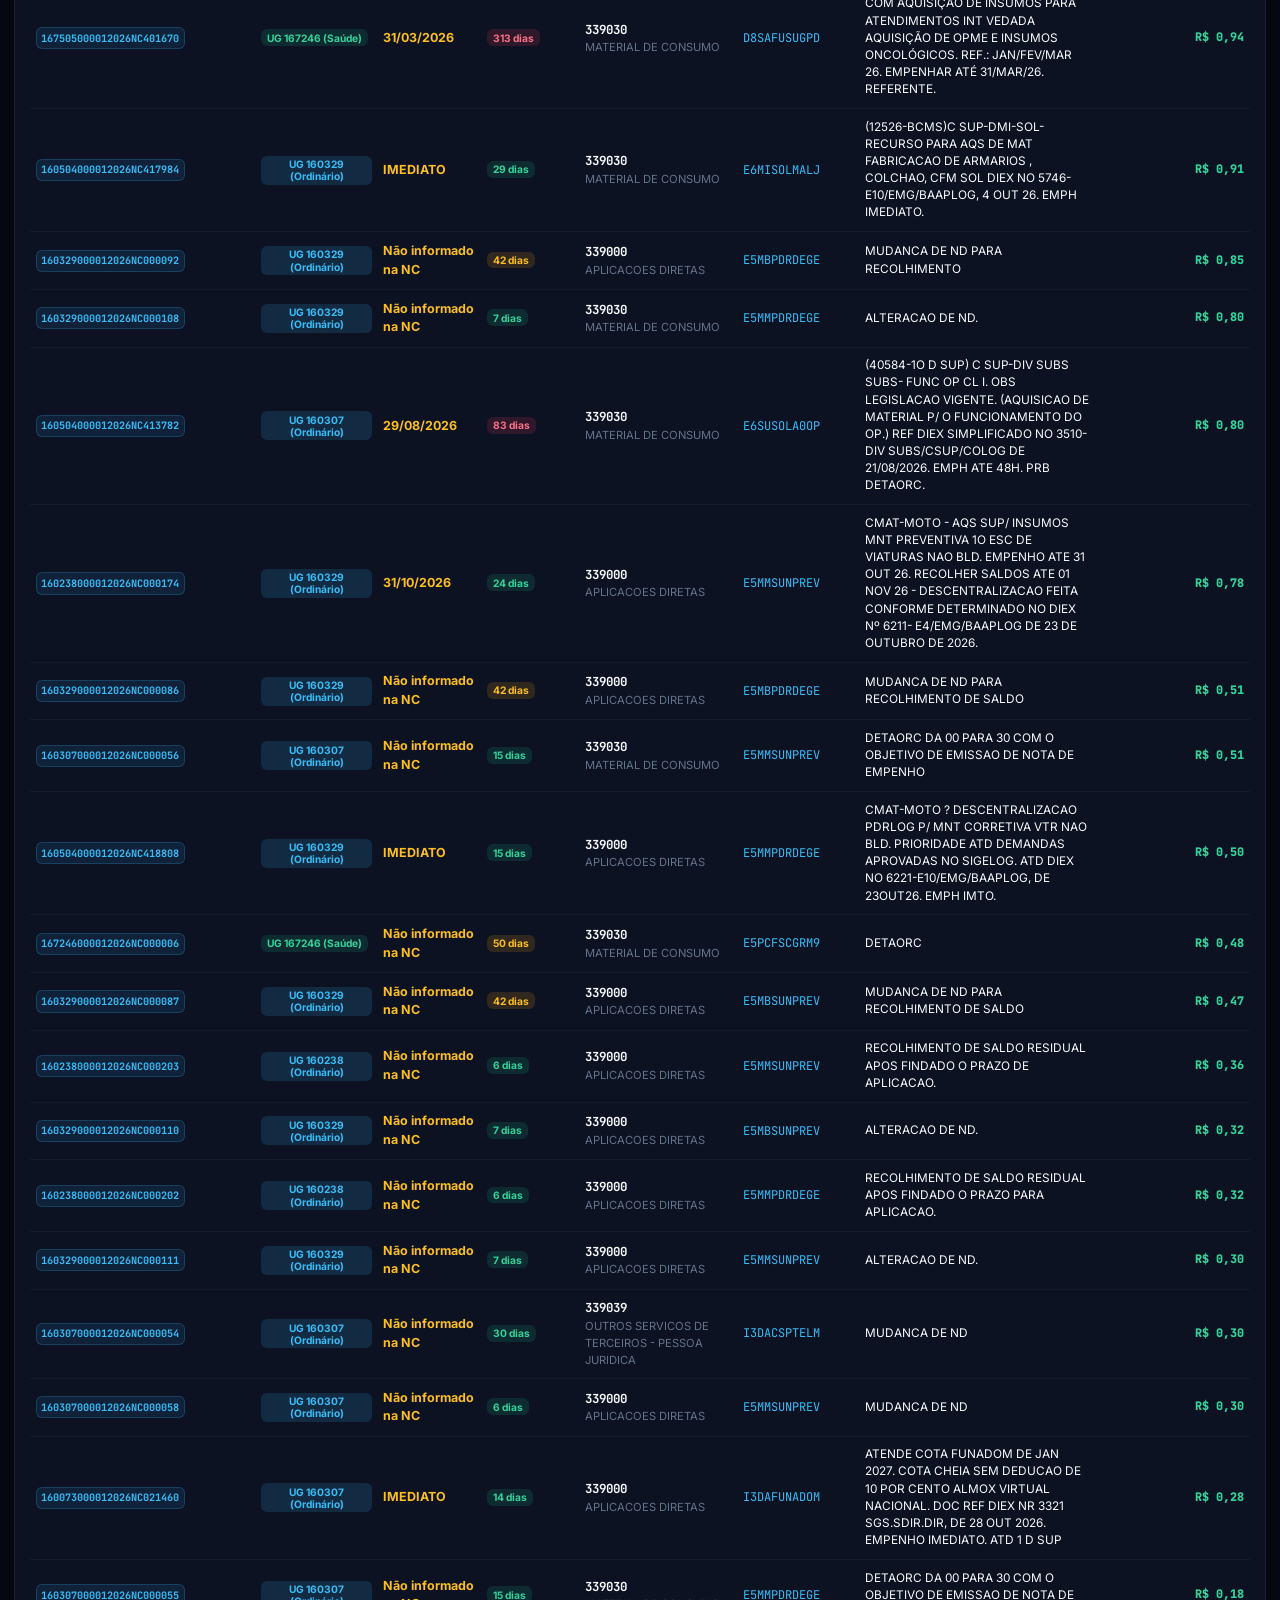
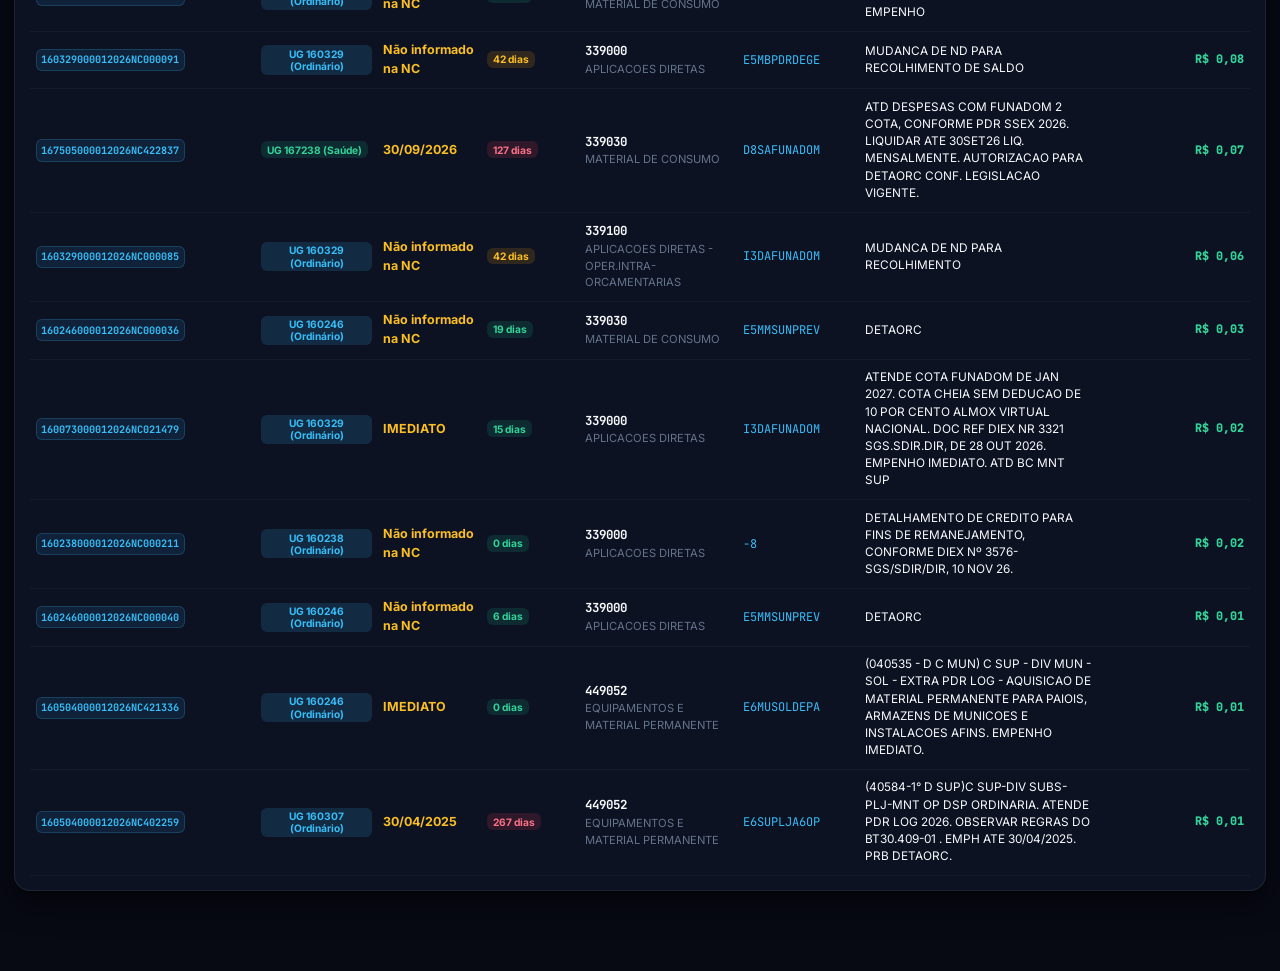
==== commit 30d16ac3: "Atualiza histórico diário e cache persistente [skip ci]" ====
--- a/site/index.html
+++ b/site/index.html
@@ -61,7 +61,7 @@
           <p>Selecione o brasão da unidade para carregar os dados e a visão geral correspondente</p>
         </div>
         <div id="header-posicao-meta" style="font-size: 0.75rem; color: var(--text-emerald); font-weight: 600;">
-          ● Posição 20/11/2026 (Últ. NC: 19/11/2026) • 39 dias para o encerramento do exercício
+          ● Posição 20/11/2026 (Últ. NC: 19/11/2026) • 38 dias para o encerramento do exercício
         </div>
       </div>
 
@@ -525,7 +525,7 @@
         <div class="viz-header">
           <div>
             <h3 id="riscos-header-title">Monitor de Riscos Orçamentários</h3>
-            <p id="riscos-subtitle">Análise preventiva de créditos parados, prazos críticos e risco de estorno no encerramento (39 dias)</p>
+            <p id="riscos-subtitle">Análise preventiva de créditos parados, prazos críticos e risco de estorno no encerramento (38 dias)</p>
           </div>
         </div>
 
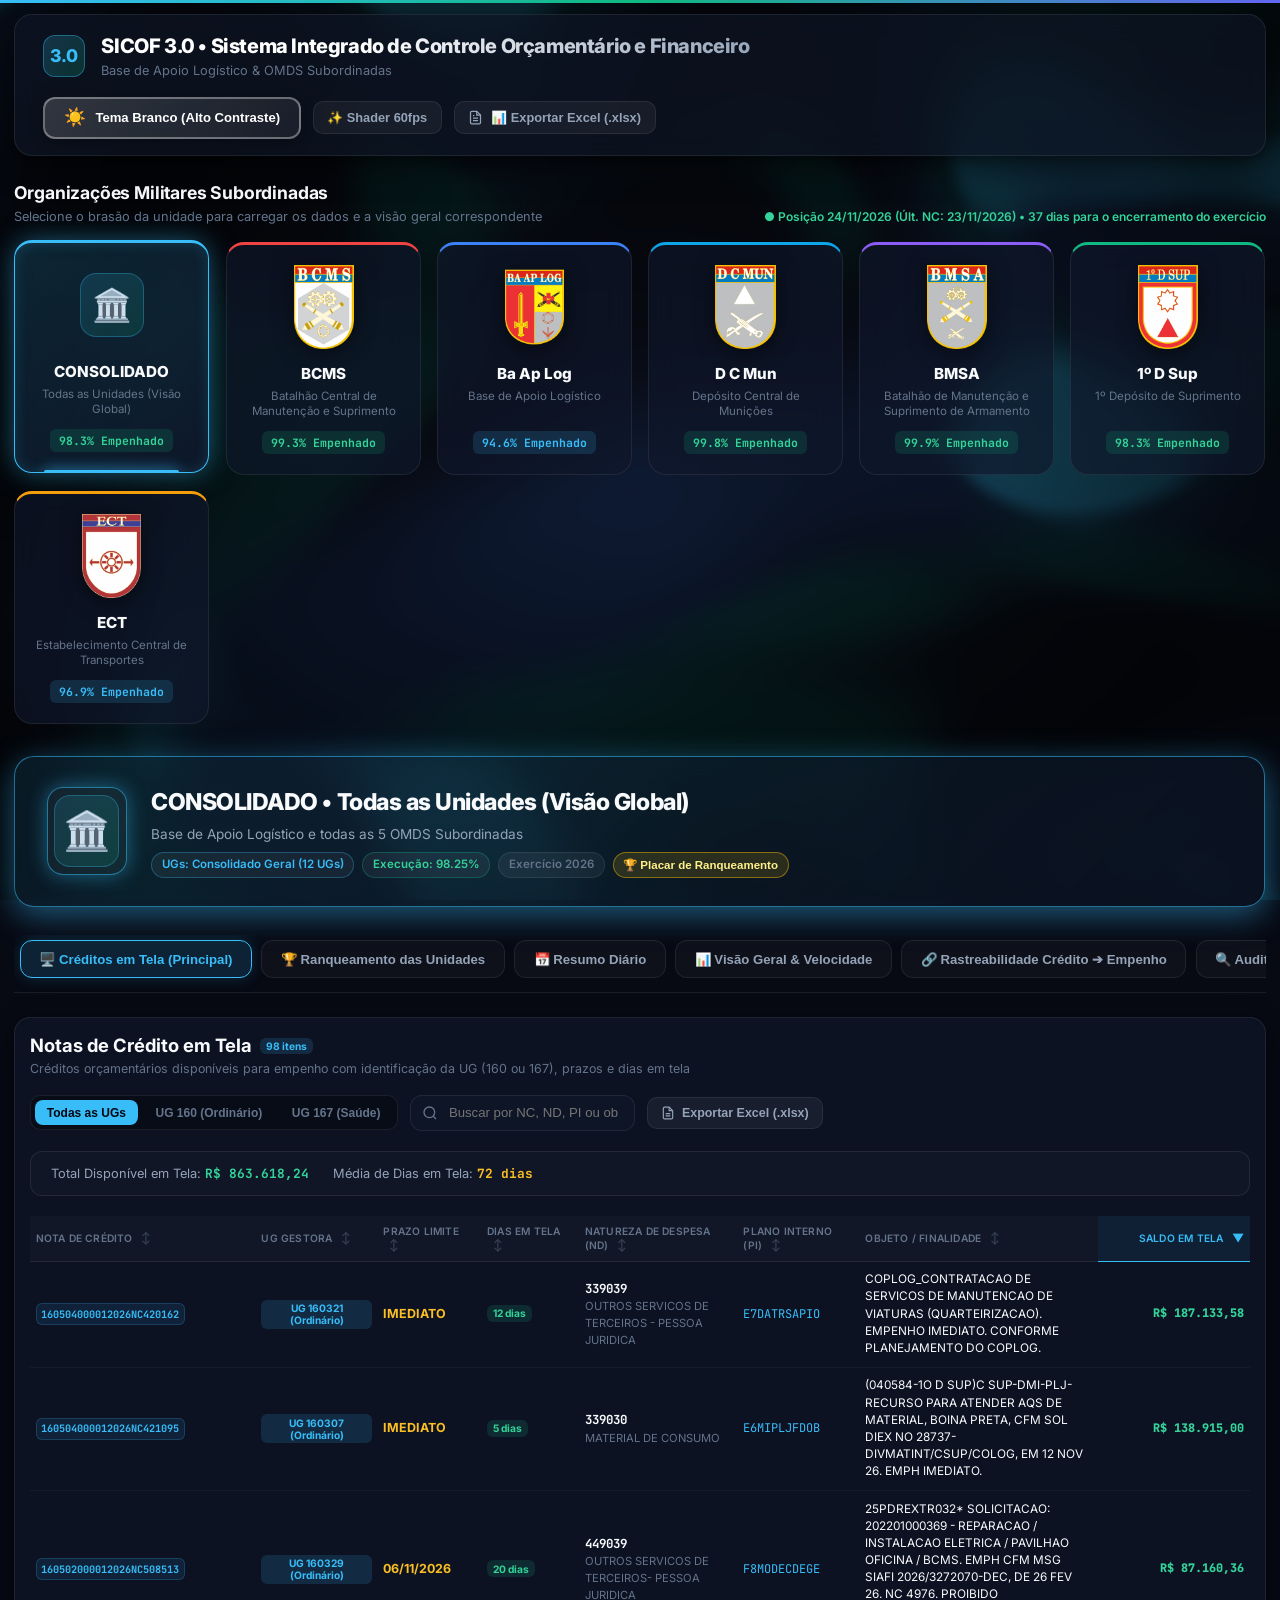
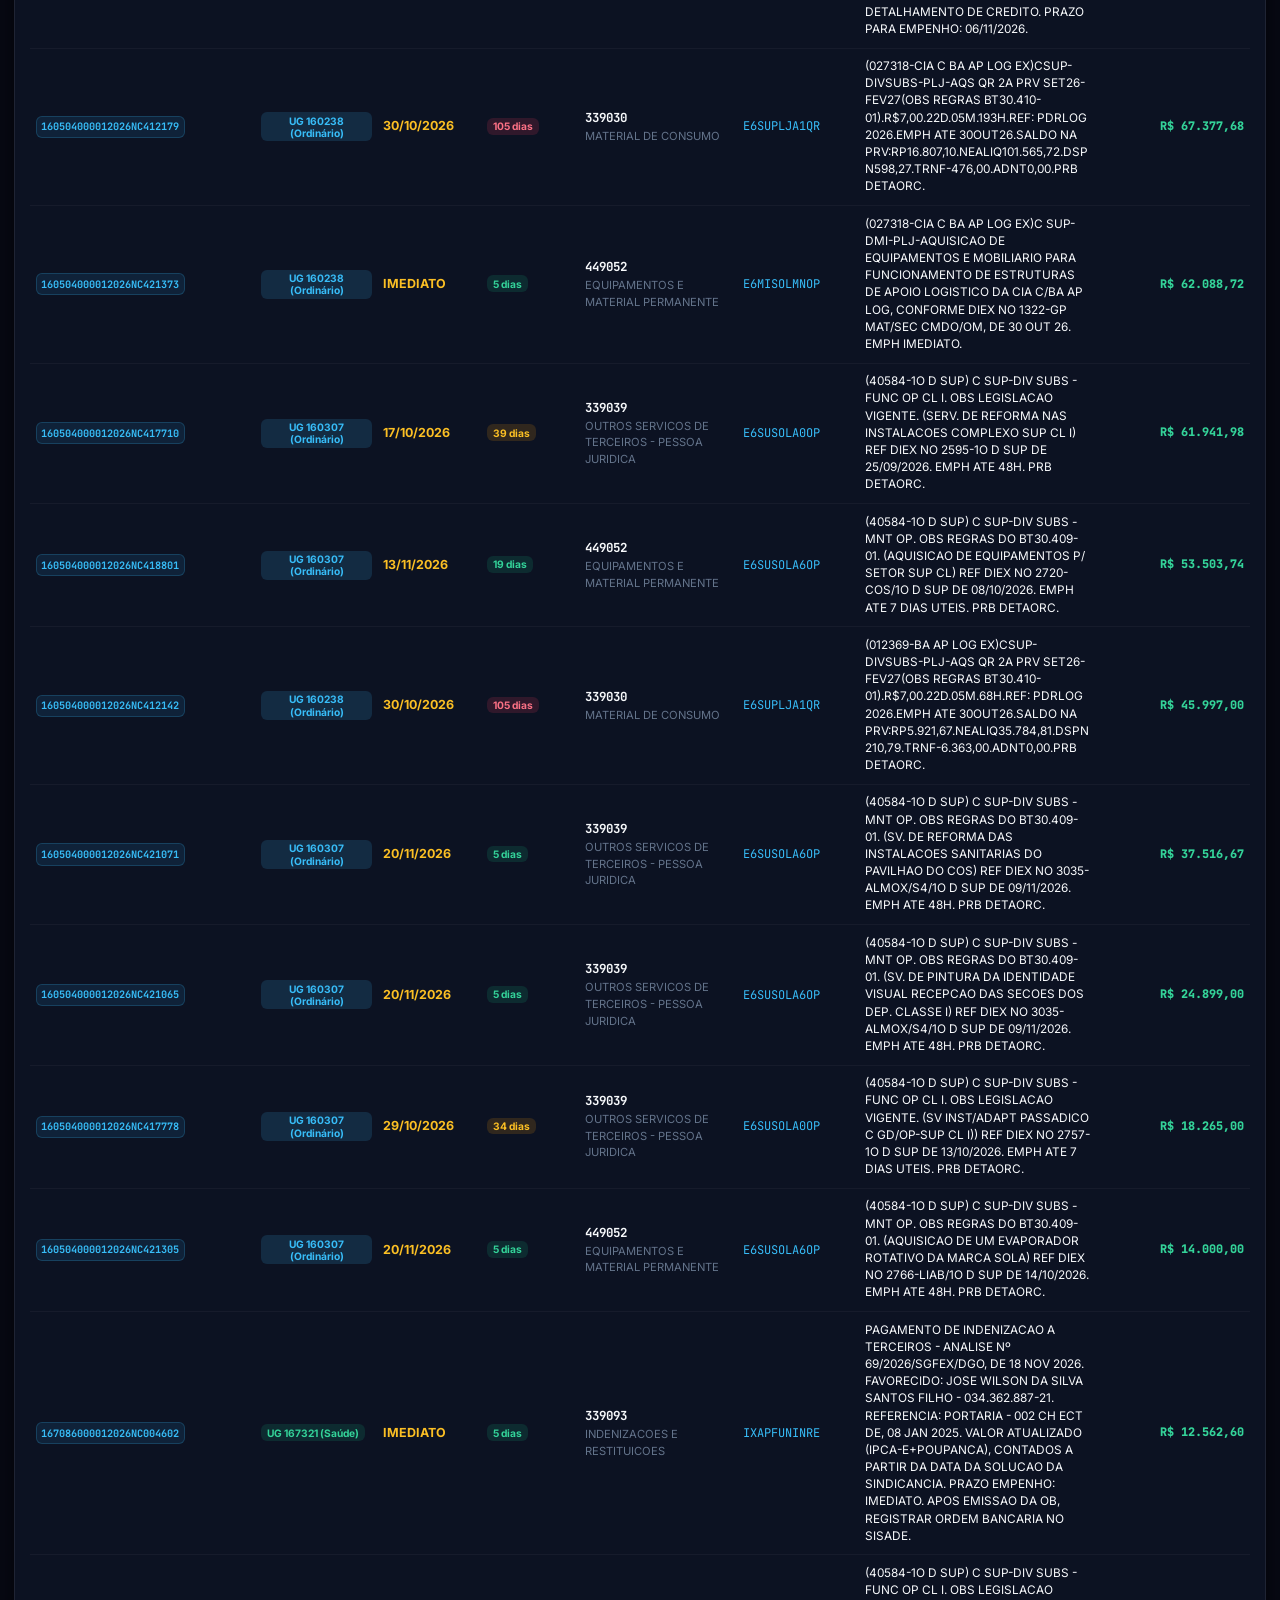
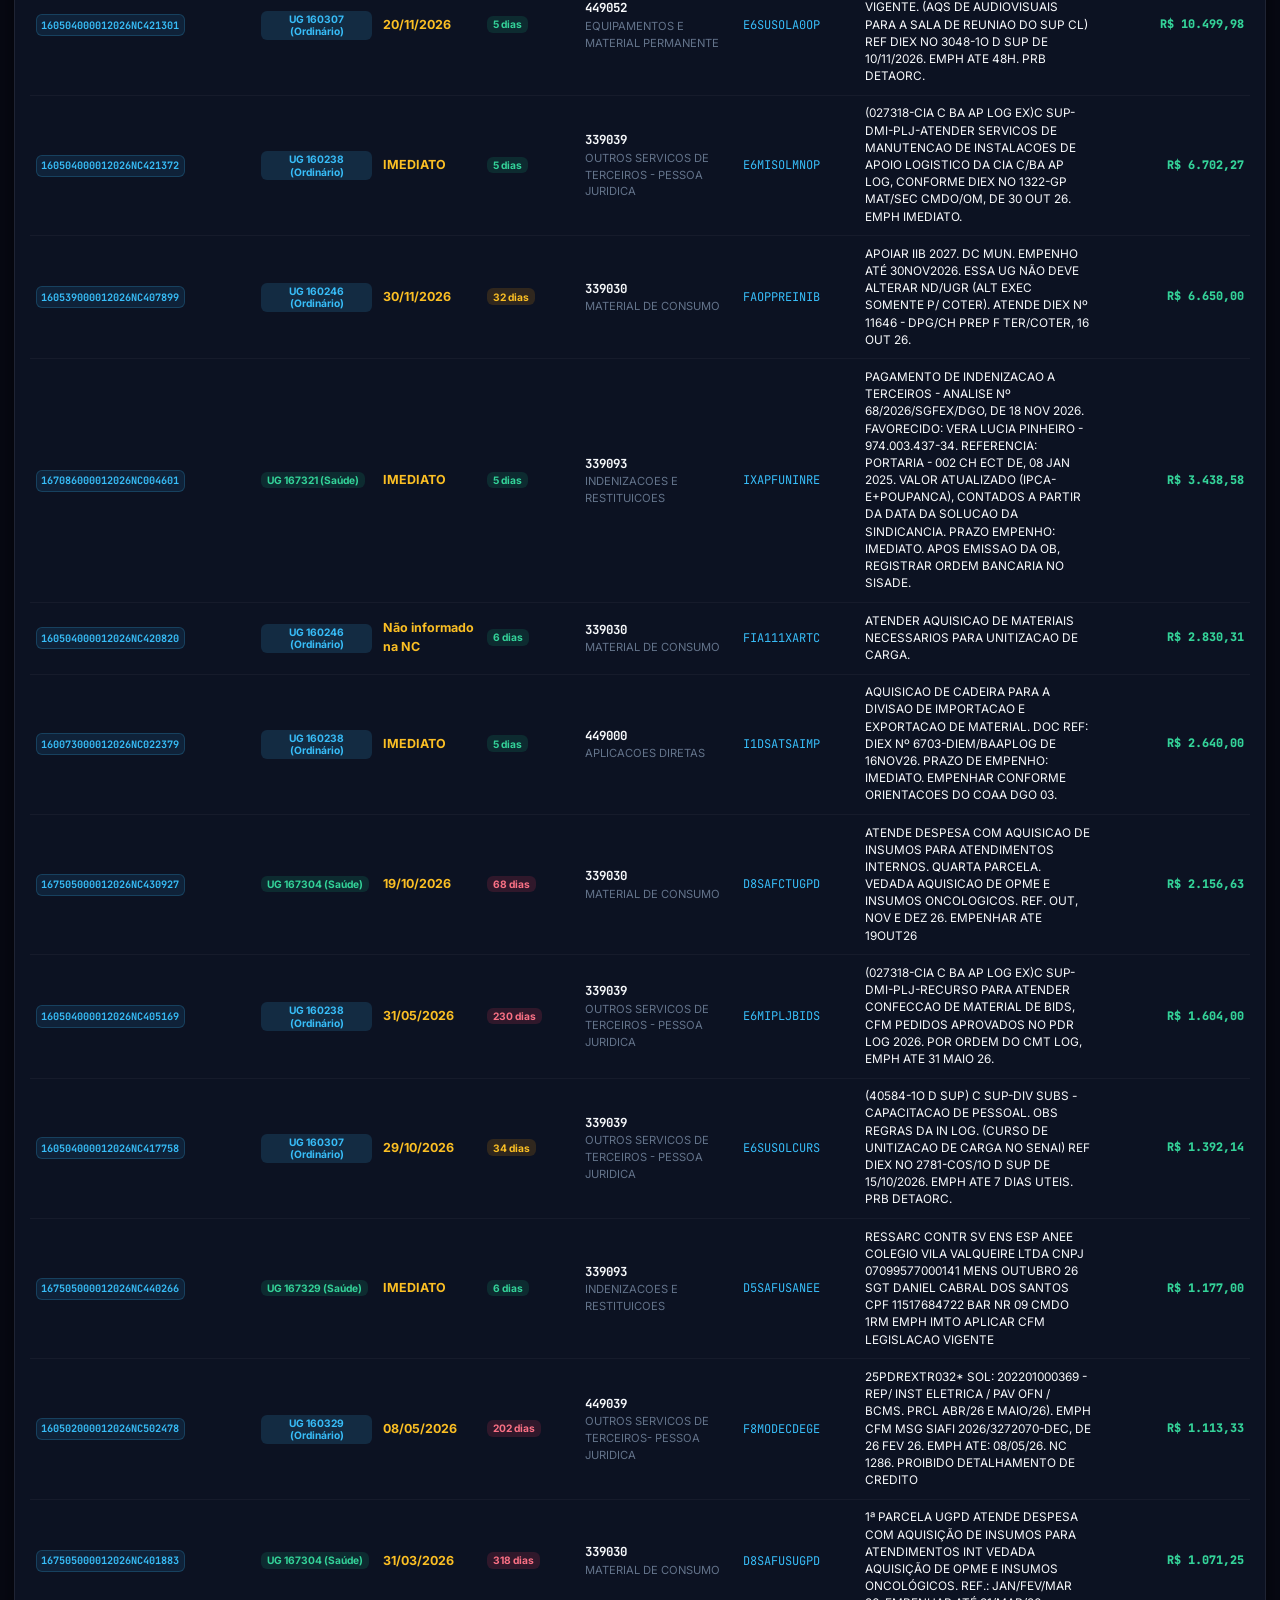
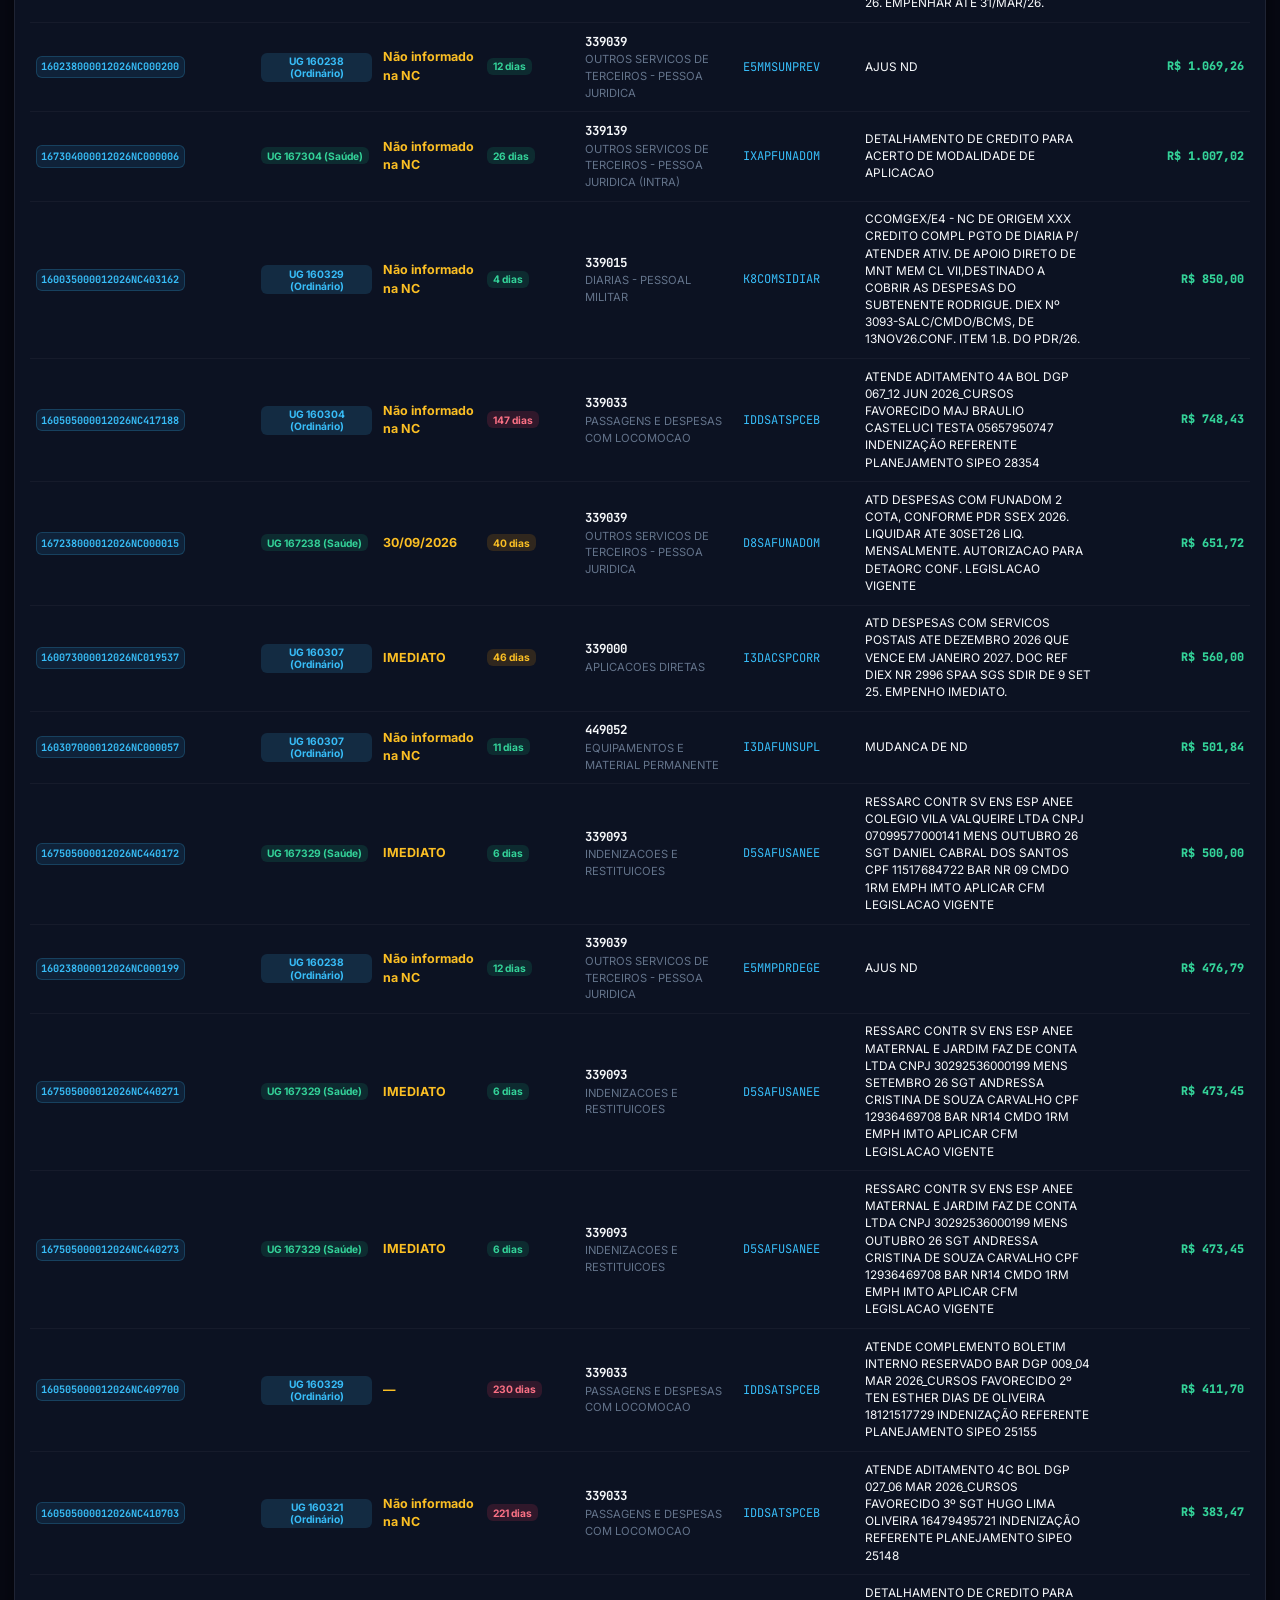
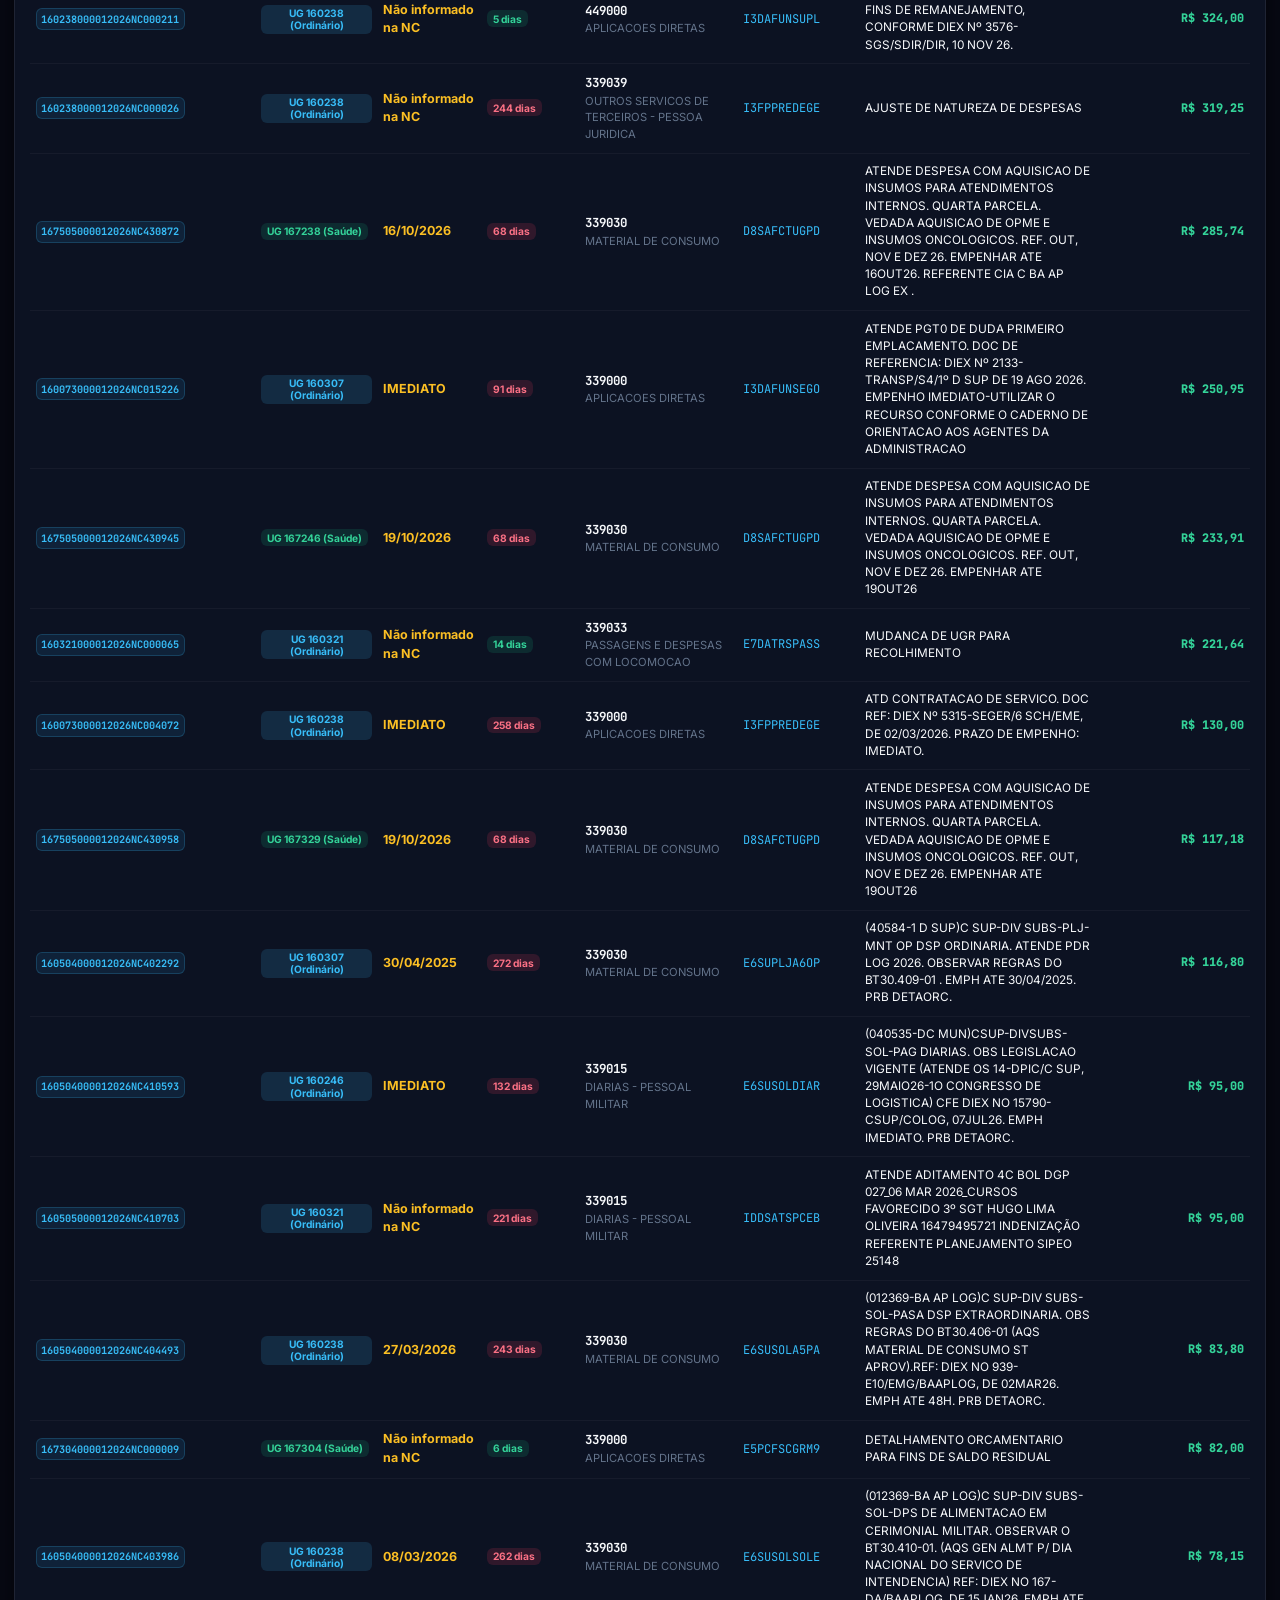
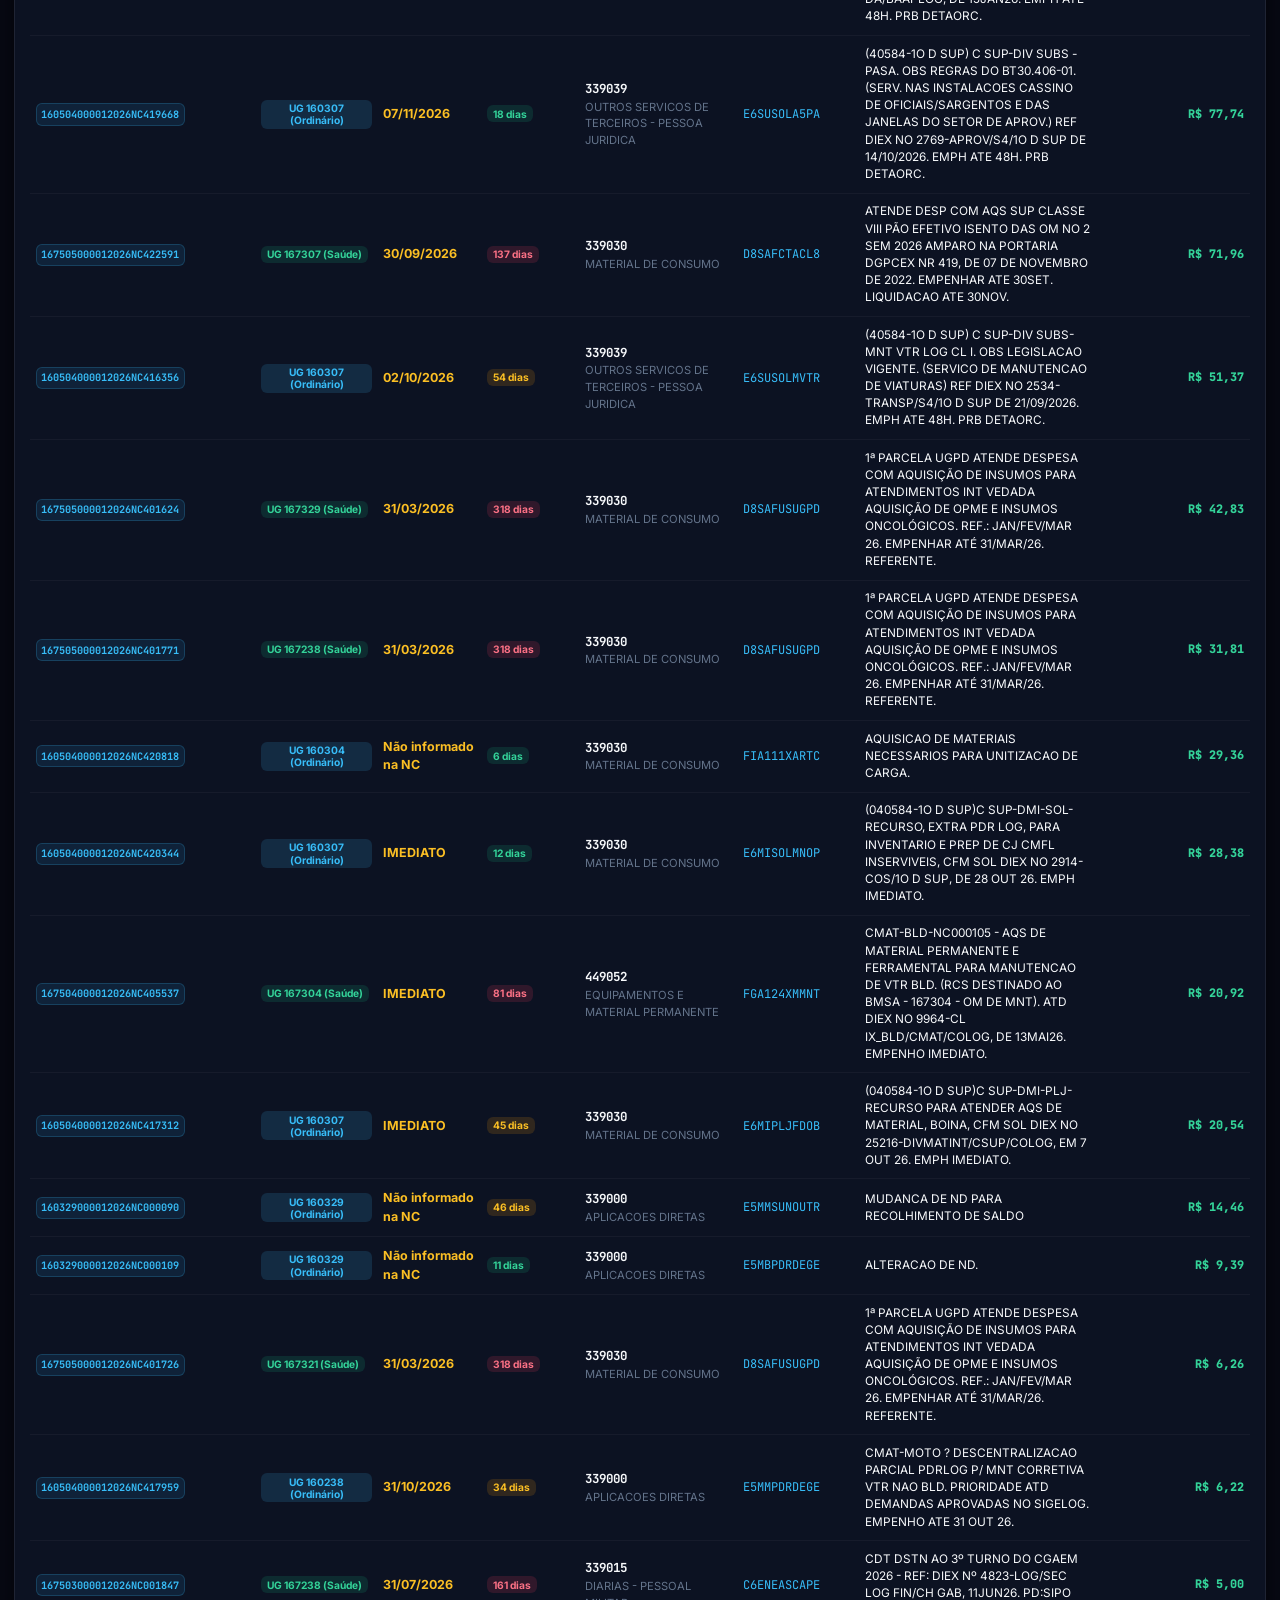
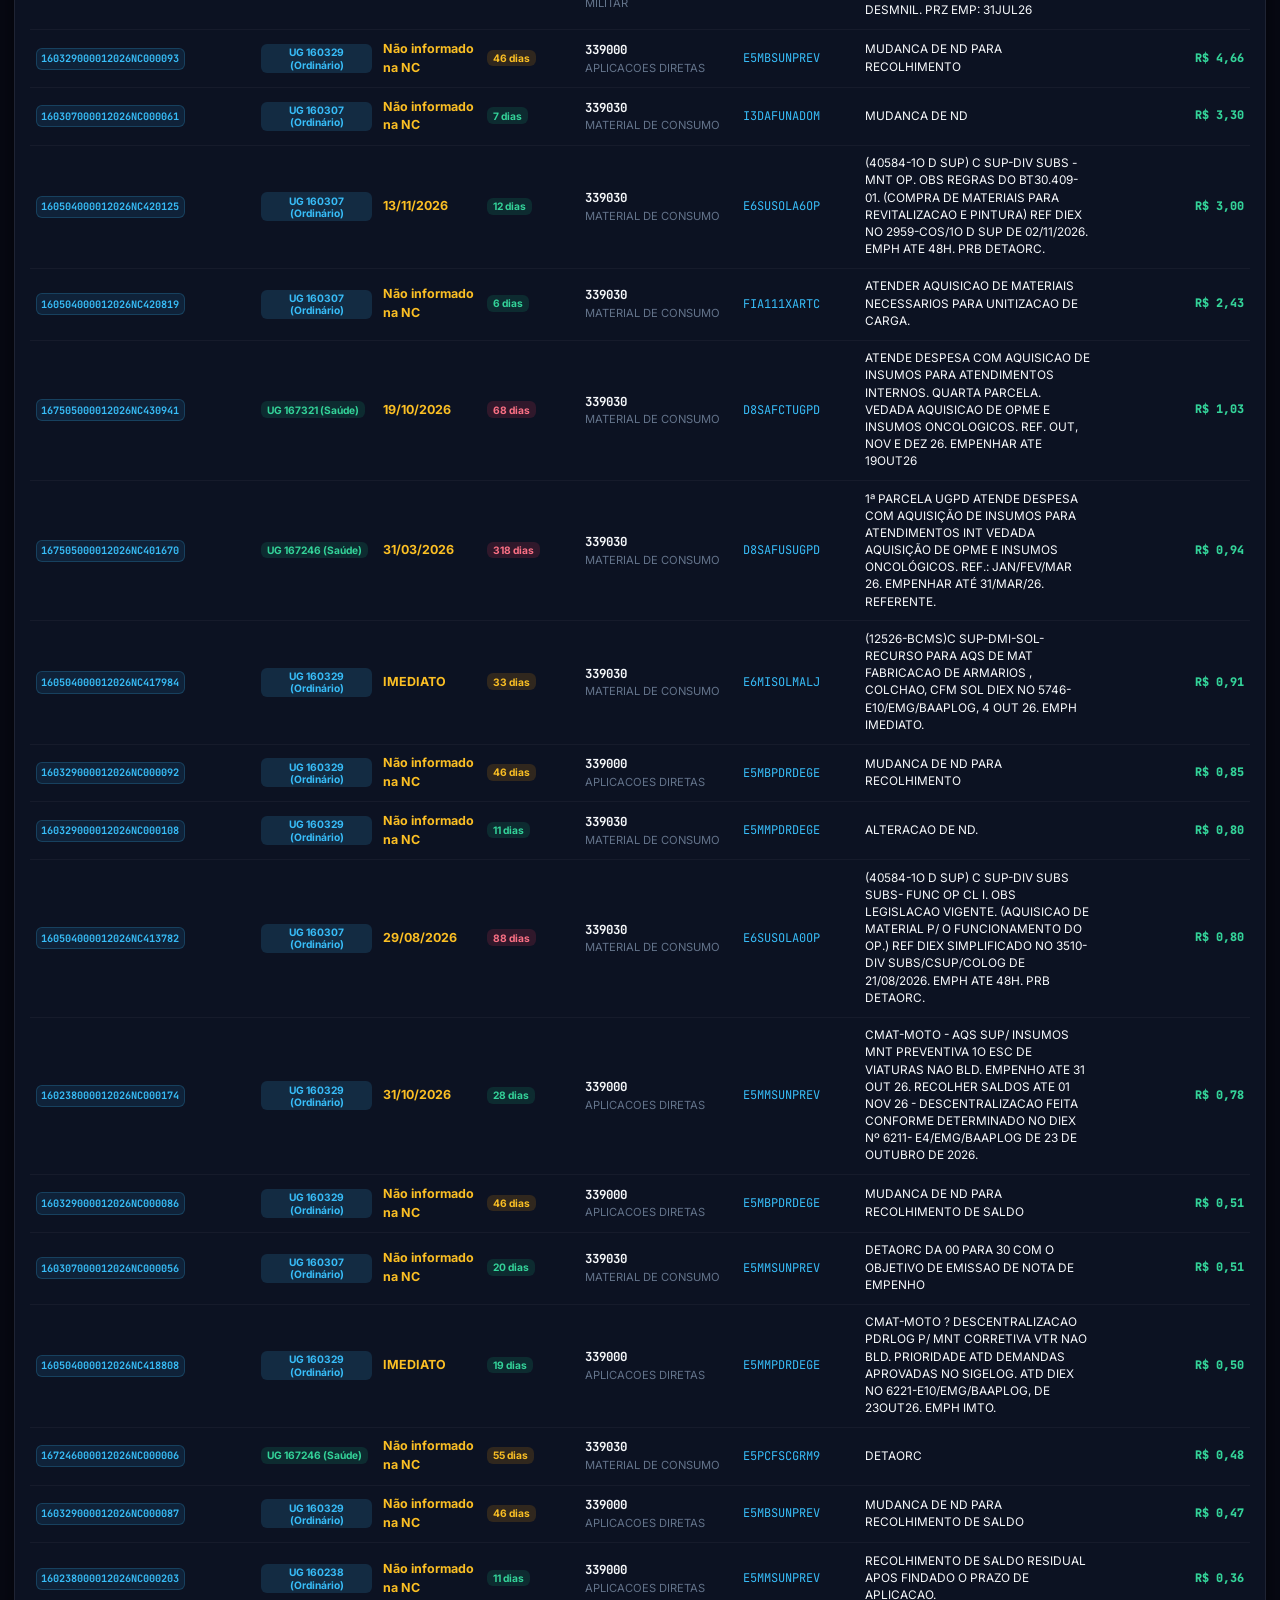
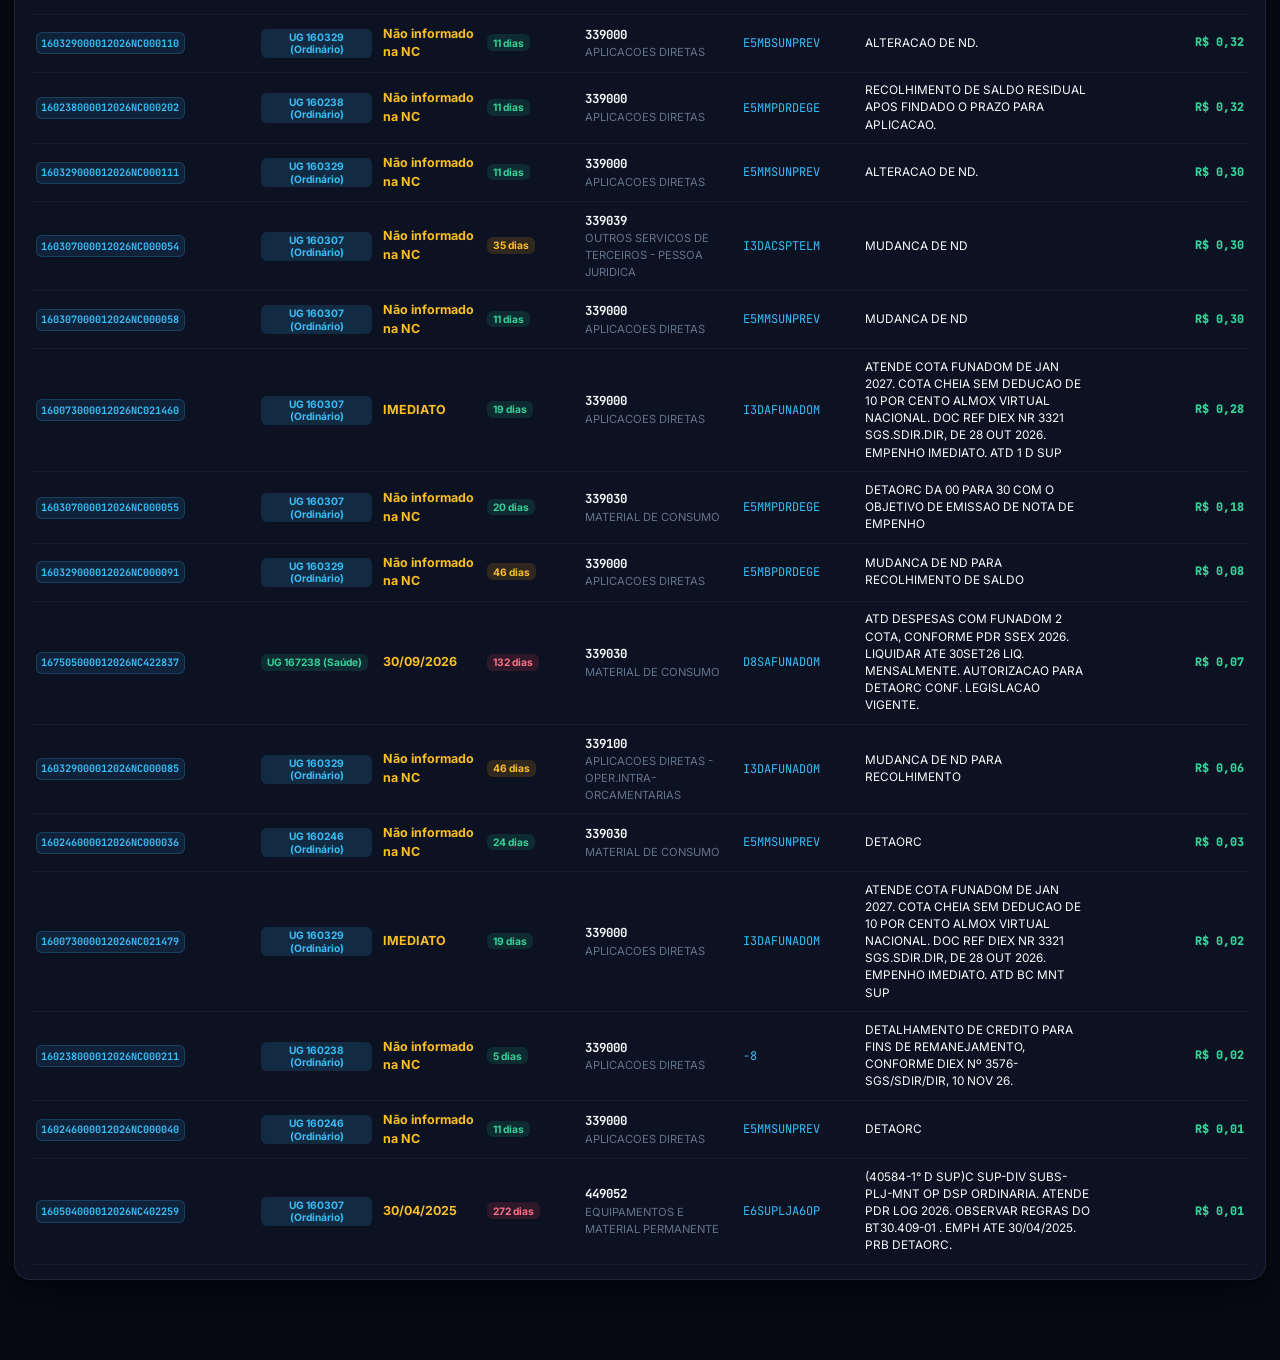
==== commit 81c78dbe: "Atualiza histórico diário e cache persistente [skip ci]" ====
--- a/site/index.html
+++ b/site/index.html
@@ -61,7 +61,7 @@
           <p>Selecione o brasão da unidade para carregar os dados e a visão geral correspondente</p>
         </div>
         <div id="header-posicao-meta" style="font-size: 0.75rem; color: var(--text-emerald); font-weight: 600;">
-          ● Posição 20/11/2026 (Últ. NC: 19/11/2026) • 38 dias para o encerramento do exercício
+          ● Posição 24/11/2026 (Últ. NC: 23/11/2026) • 37 dias para o encerramento do exercício
         </div>
       </div>
 
@@ -455,7 +455,7 @@
           <div>
             <h3 style="font-size: 1.1rem; font-weight: 700; display: flex; align-items: center; gap: 0.5rem;">
               <span>Auditoria de Notas de Empenho (Bottom-Up)</span>
-              <span id="ne-count-badge" class="badge-pill badge-cyan">3.193 NEs</span>
+              <span id="ne-count-badge" class="badge-pill badge-cyan">3.199 NEs</span>
             </h3>
             <p style="font-size: 0.78rem; color: var(--text-muted);">Base consolidada das Notas de Empenho emitidas com identificação de credores, CNPJ e processos</p>
           </div>
@@ -525,7 +525,7 @@
         <div class="viz-header">
           <div>
             <h3 id="riscos-header-title">Monitor de Riscos Orçamentários</h3>
-            <p id="riscos-subtitle">Análise preventiva de créditos parados, prazos críticos e risco de estorno no encerramento (38 dias)</p>
+            <p id="riscos-subtitle">Análise preventiva de créditos parados, prazos críticos e risco de estorno no encerramento (37 dias)</p>
           </div>
         </div>
 
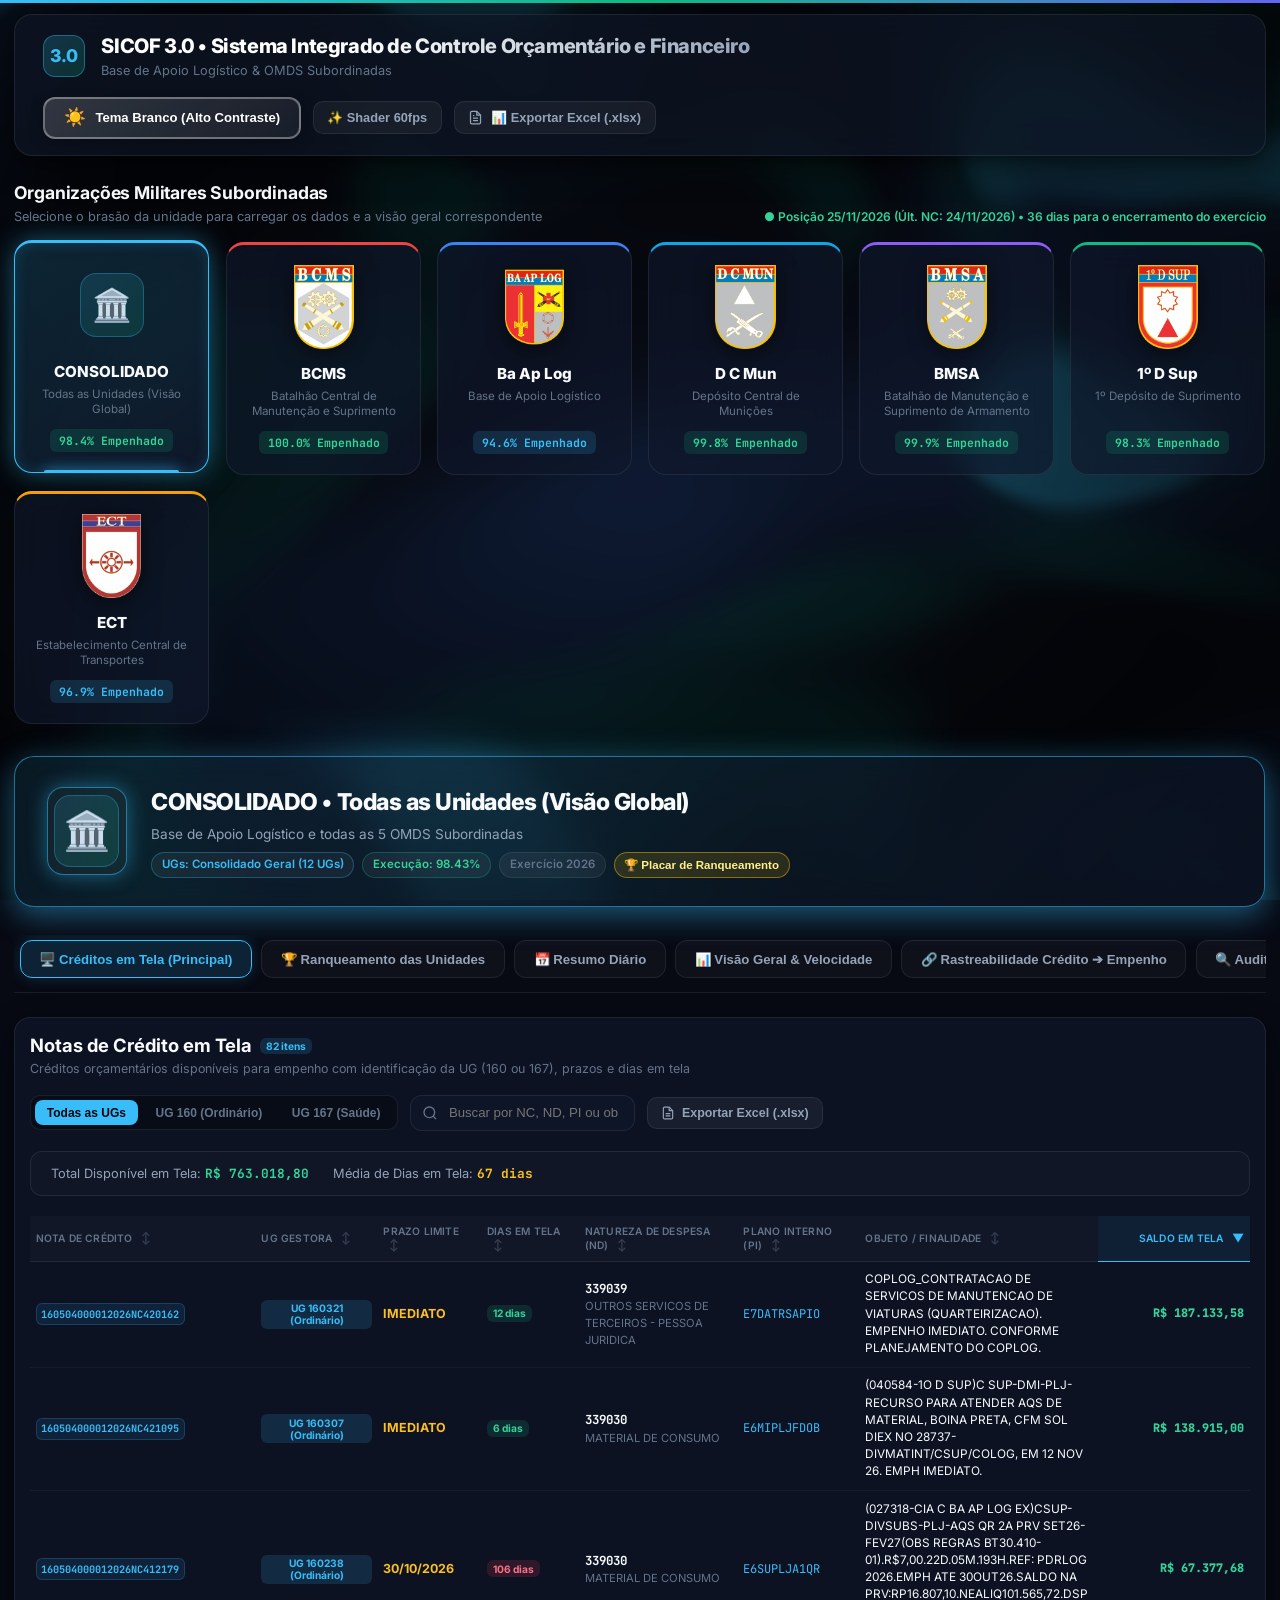
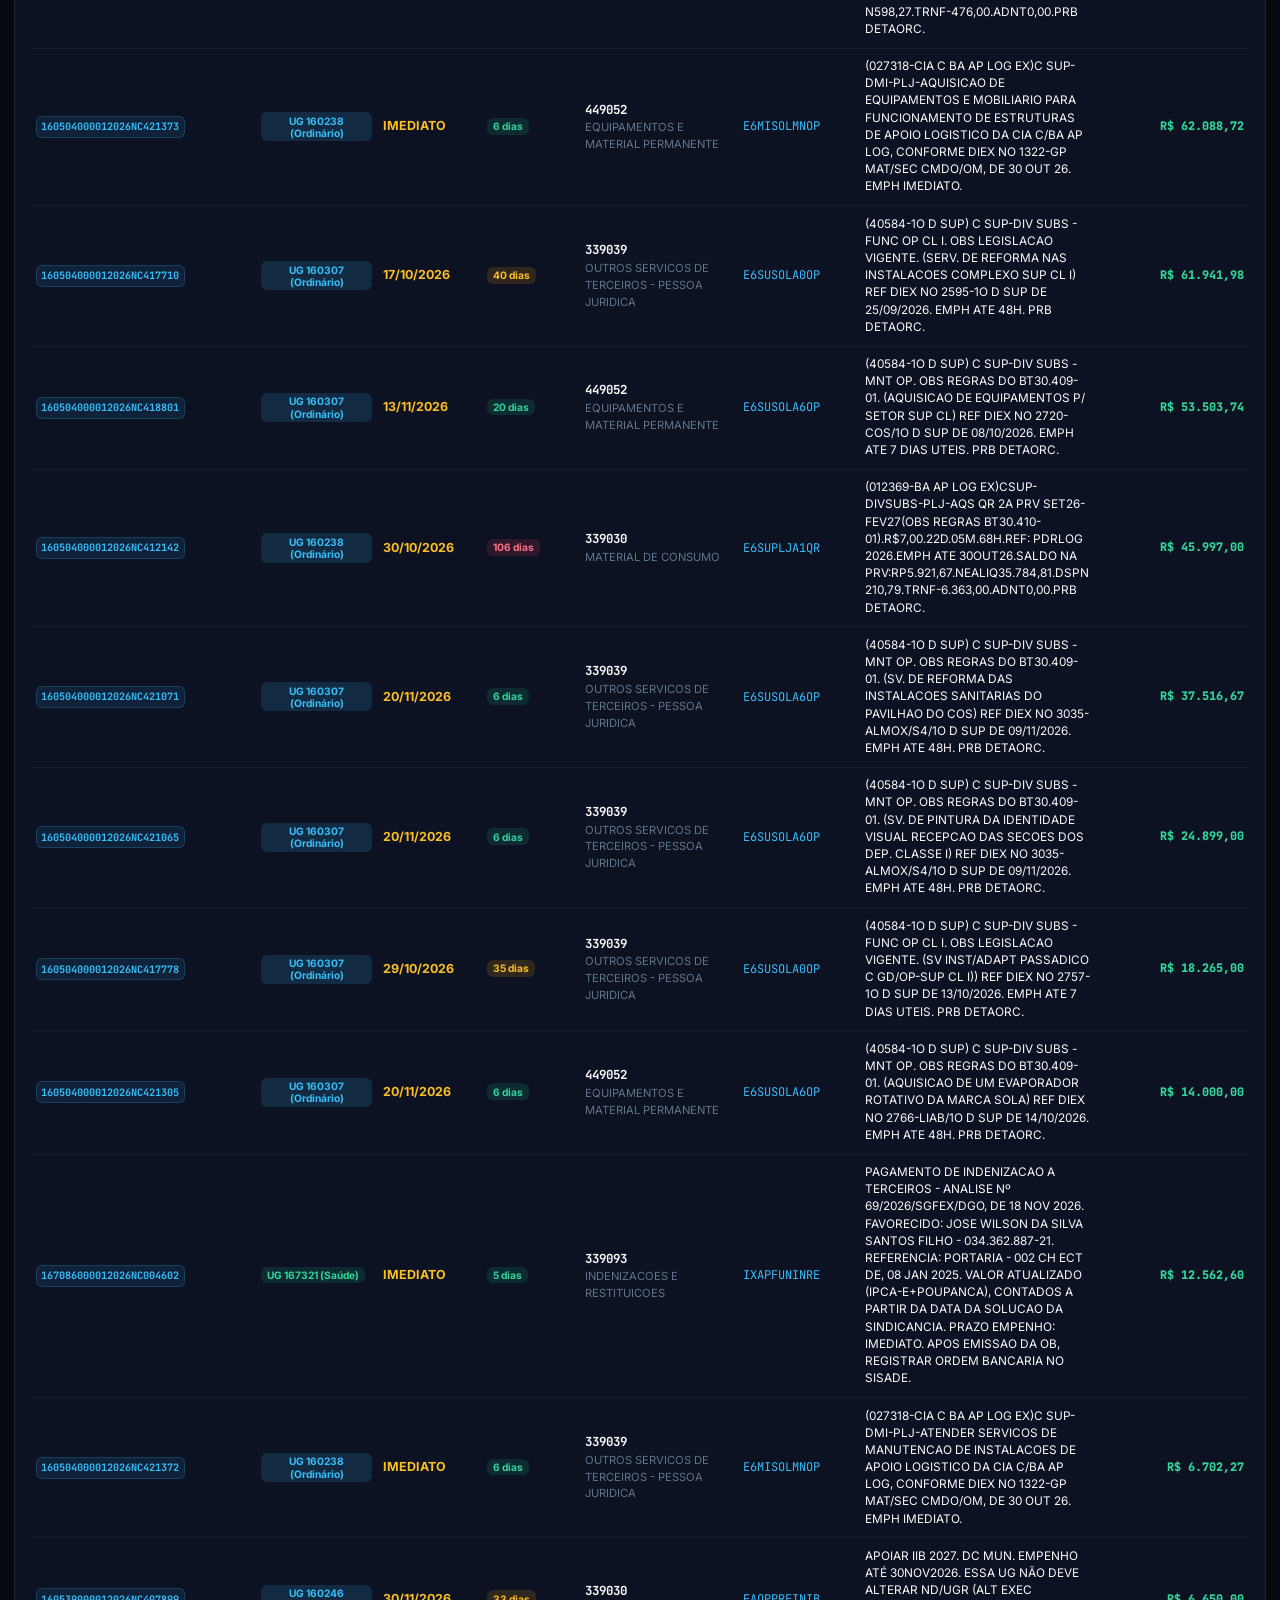
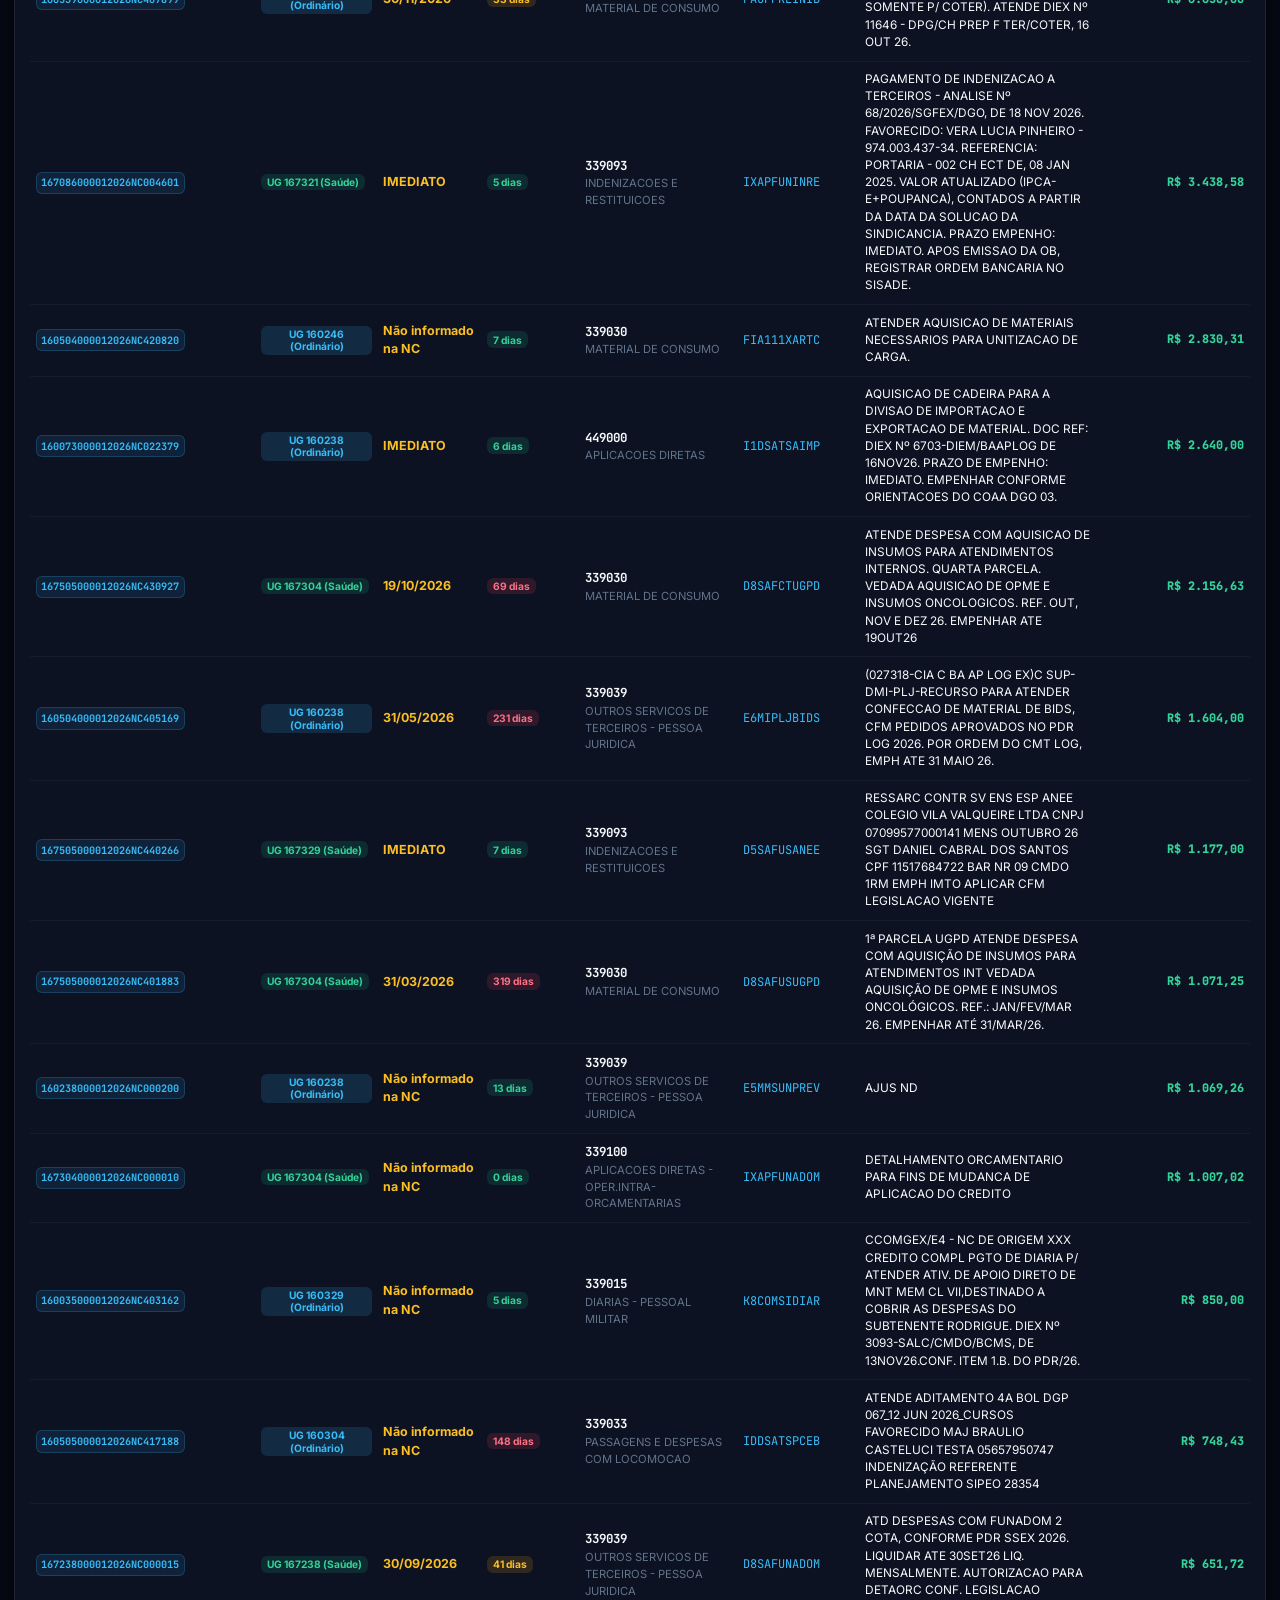
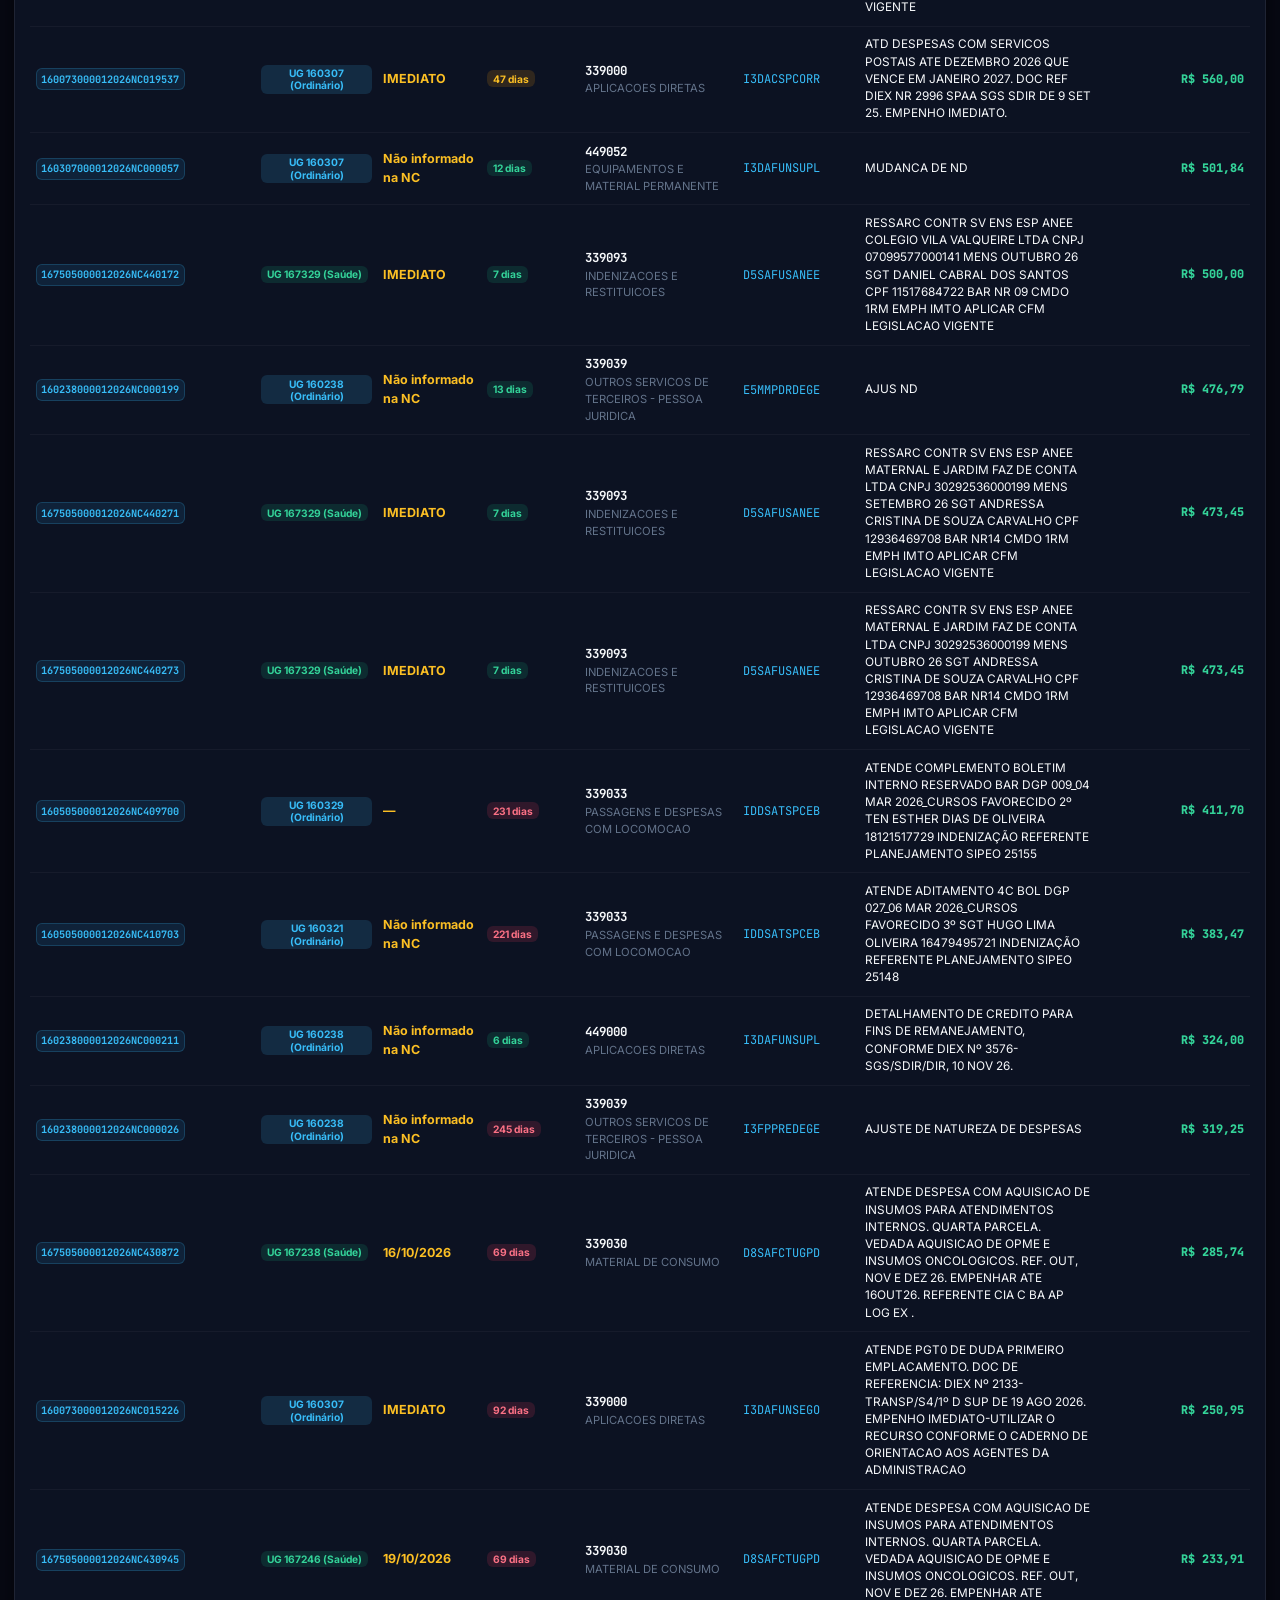
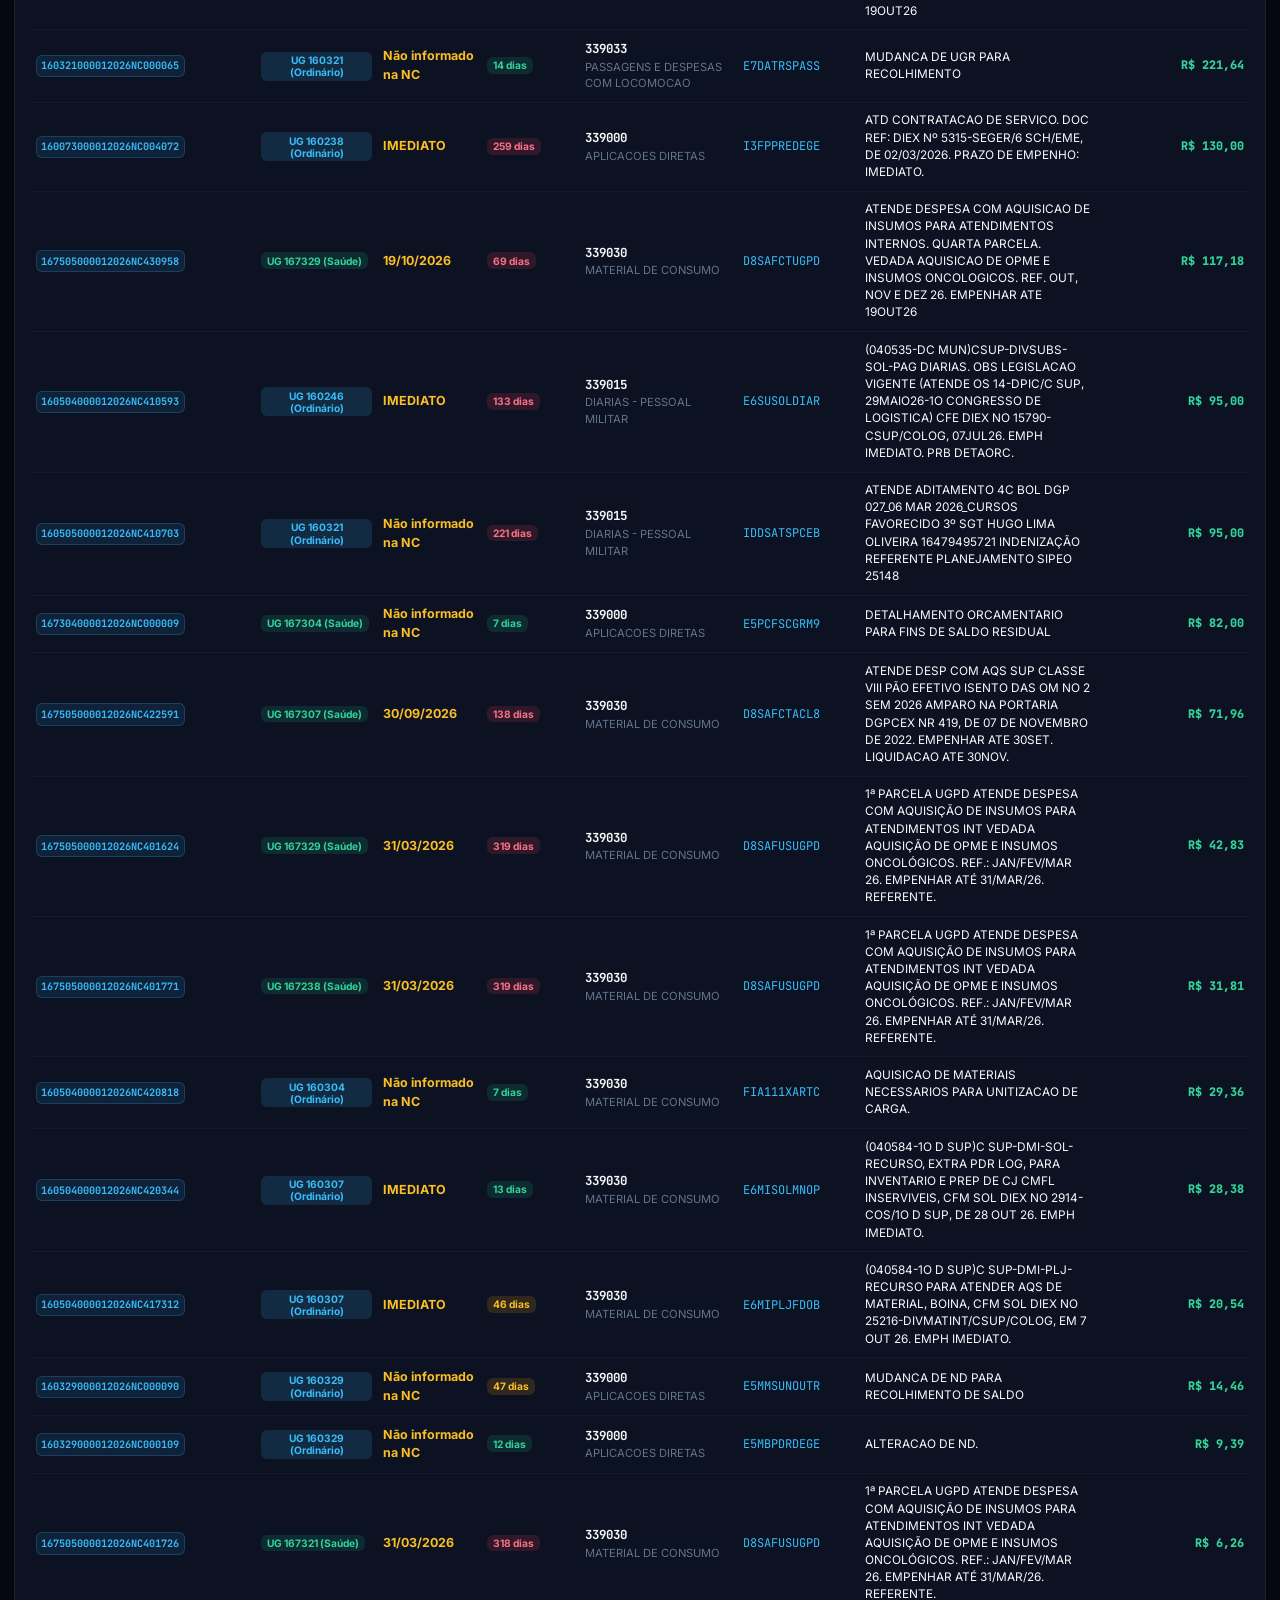
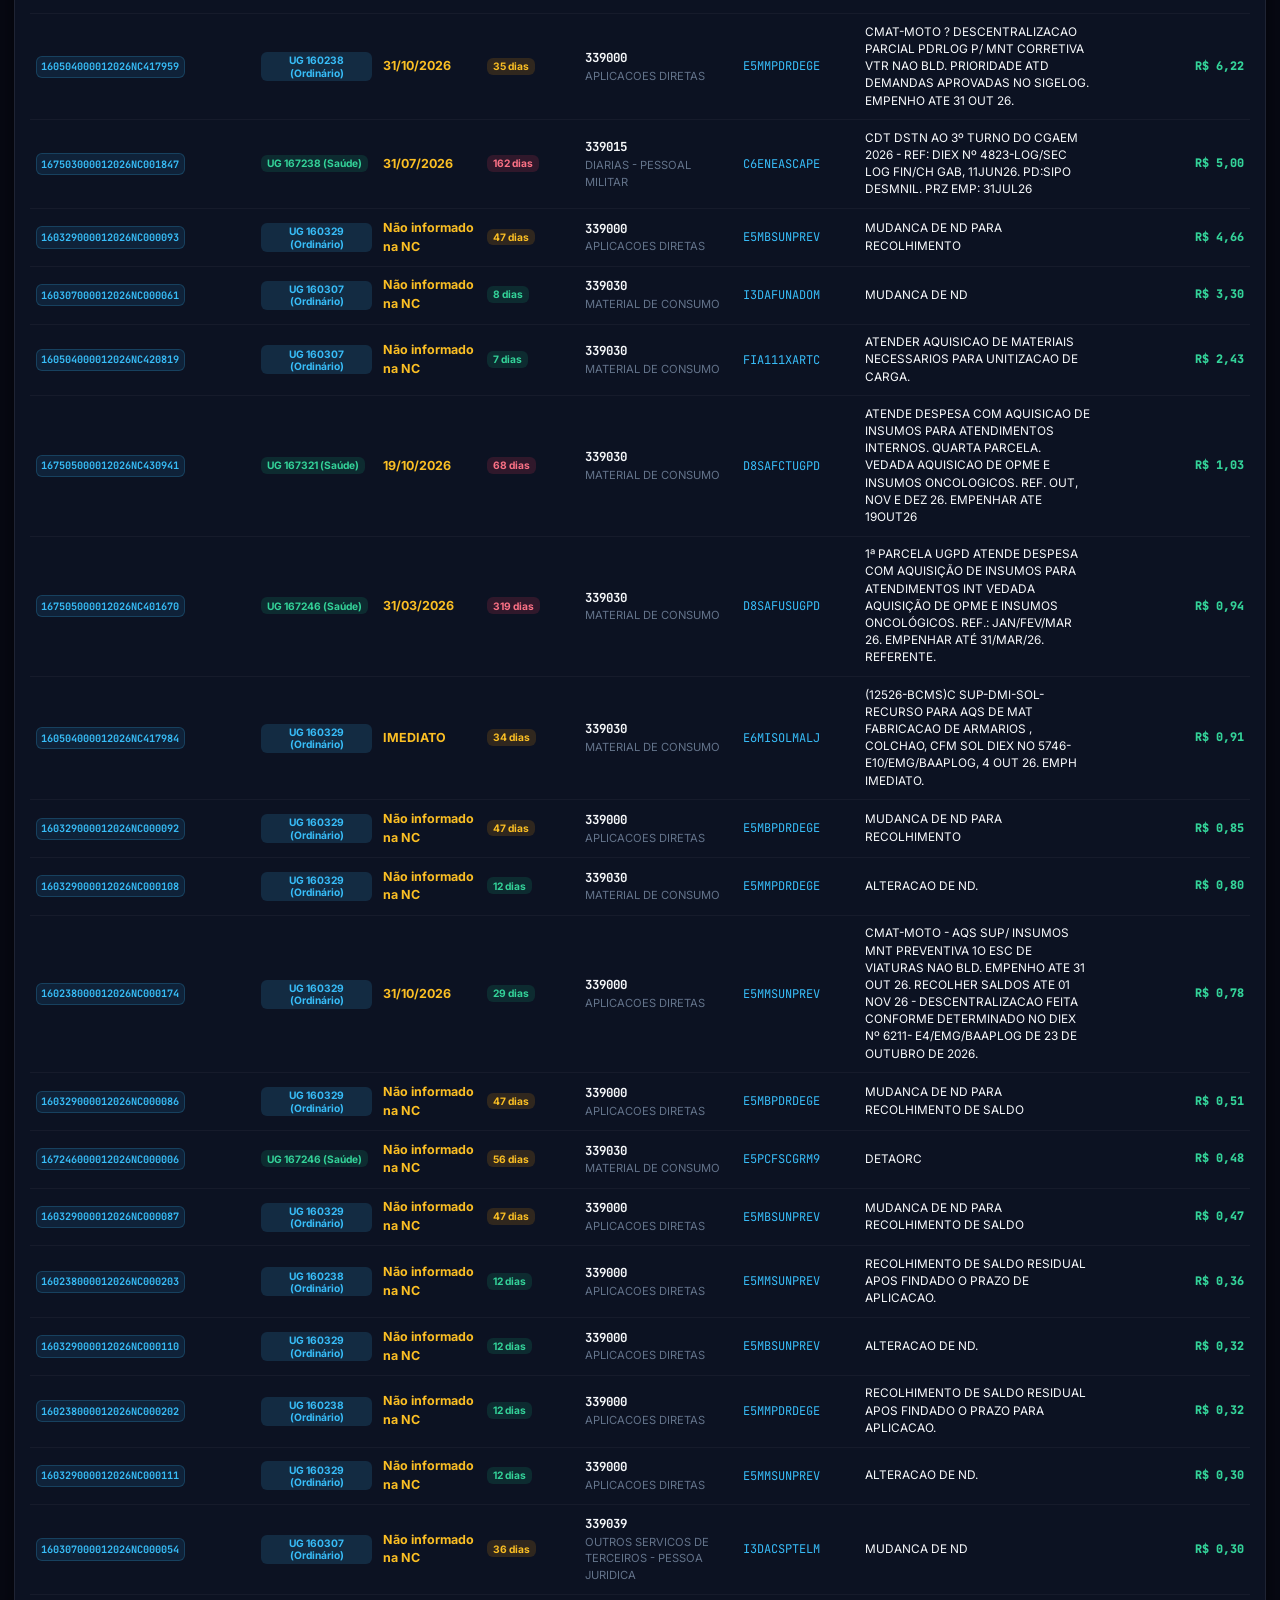
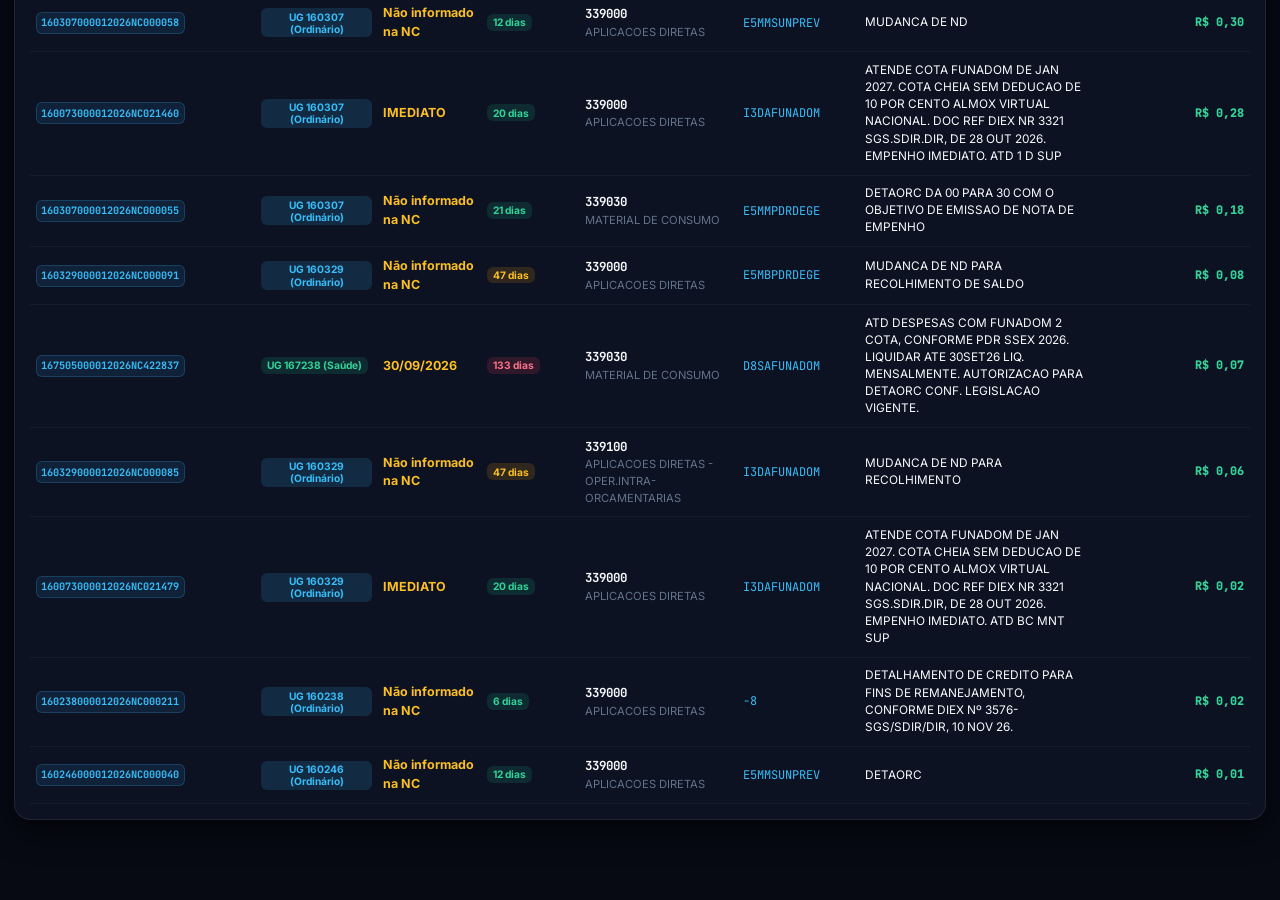
==== commit 1a784e08: "Atualiza histórico diário e cache persistente [skip ci]" ====
--- a/site/index.html
+++ b/site/index.html
@@ -61,7 +61,7 @@
           <p>Selecione o brasão da unidade para carregar os dados e a visão geral correspondente</p>
         </div>
         <div id="header-posicao-meta" style="font-size: 0.75rem; color: var(--text-emerald); font-weight: 600;">
-          ● Posição 24/11/2026 (Últ. NC: 23/11/2026) • 37 dias para o encerramento do exercício
+          ● Posição 25/11/2026 (Últ. NC: 24/11/2026) • 36 dias para o encerramento do exercício
         </div>
       </div>
 
@@ -455,7 +455,7 @@
           <div>
             <h3 style="font-size: 1.1rem; font-weight: 700; display: flex; align-items: center; gap: 0.5rem;">
               <span>Auditoria de Notas de Empenho (Bottom-Up)</span>
-              <span id="ne-count-badge" class="badge-pill badge-cyan">3.199 NEs</span>
+              <span id="ne-count-badge" class="badge-pill badge-cyan">3.203 NEs</span>
             </h3>
             <p style="font-size: 0.78rem; color: var(--text-muted);">Base consolidada das Notas de Empenho emitidas com identificação de credores, CNPJ e processos</p>
           </div>
@@ -525,7 +525,7 @@
         <div class="viz-header">
           <div>
             <h3 id="riscos-header-title">Monitor de Riscos Orçamentários</h3>
-            <p id="riscos-subtitle">Análise preventiva de créditos parados, prazos críticos e risco de estorno no encerramento (37 dias)</p>
+            <p id="riscos-subtitle">Análise preventiva de créditos parados, prazos críticos e risco de estorno no encerramento (36 dias)</p>
           </div>
         </div>
 
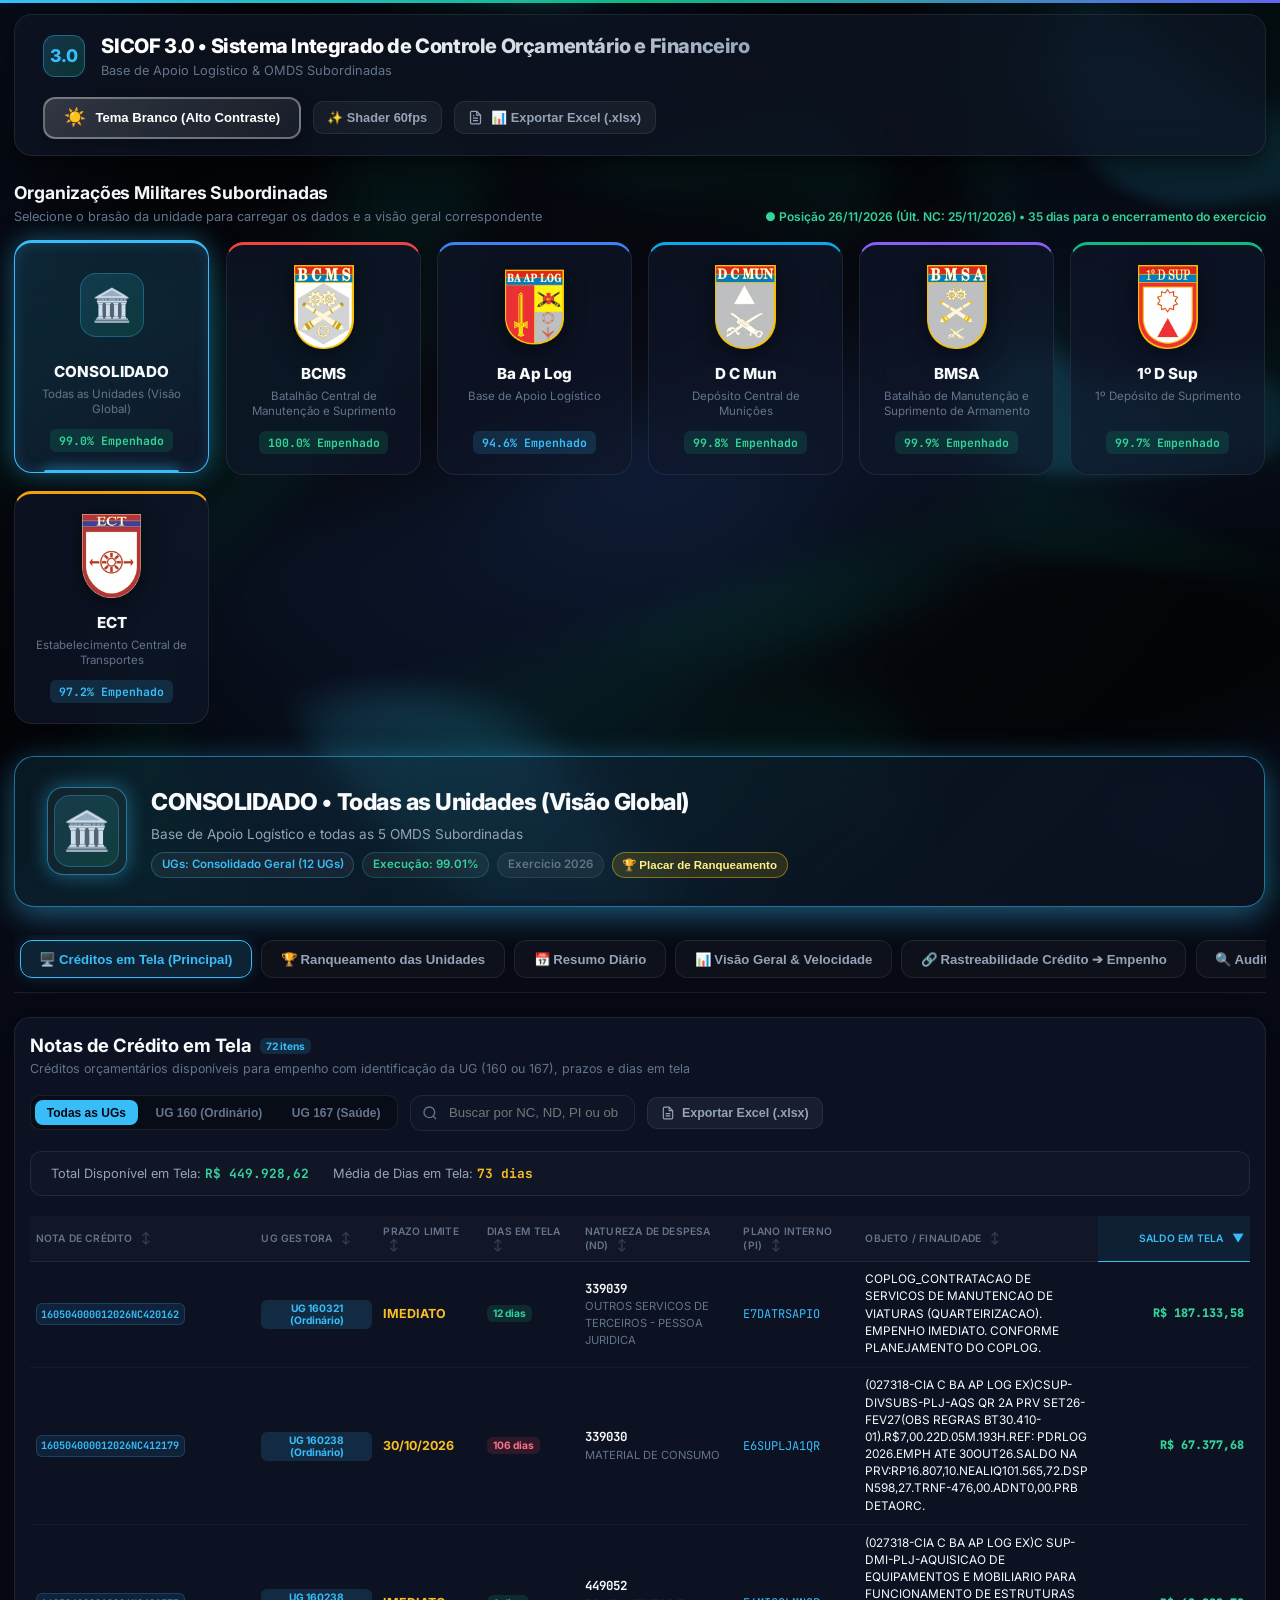
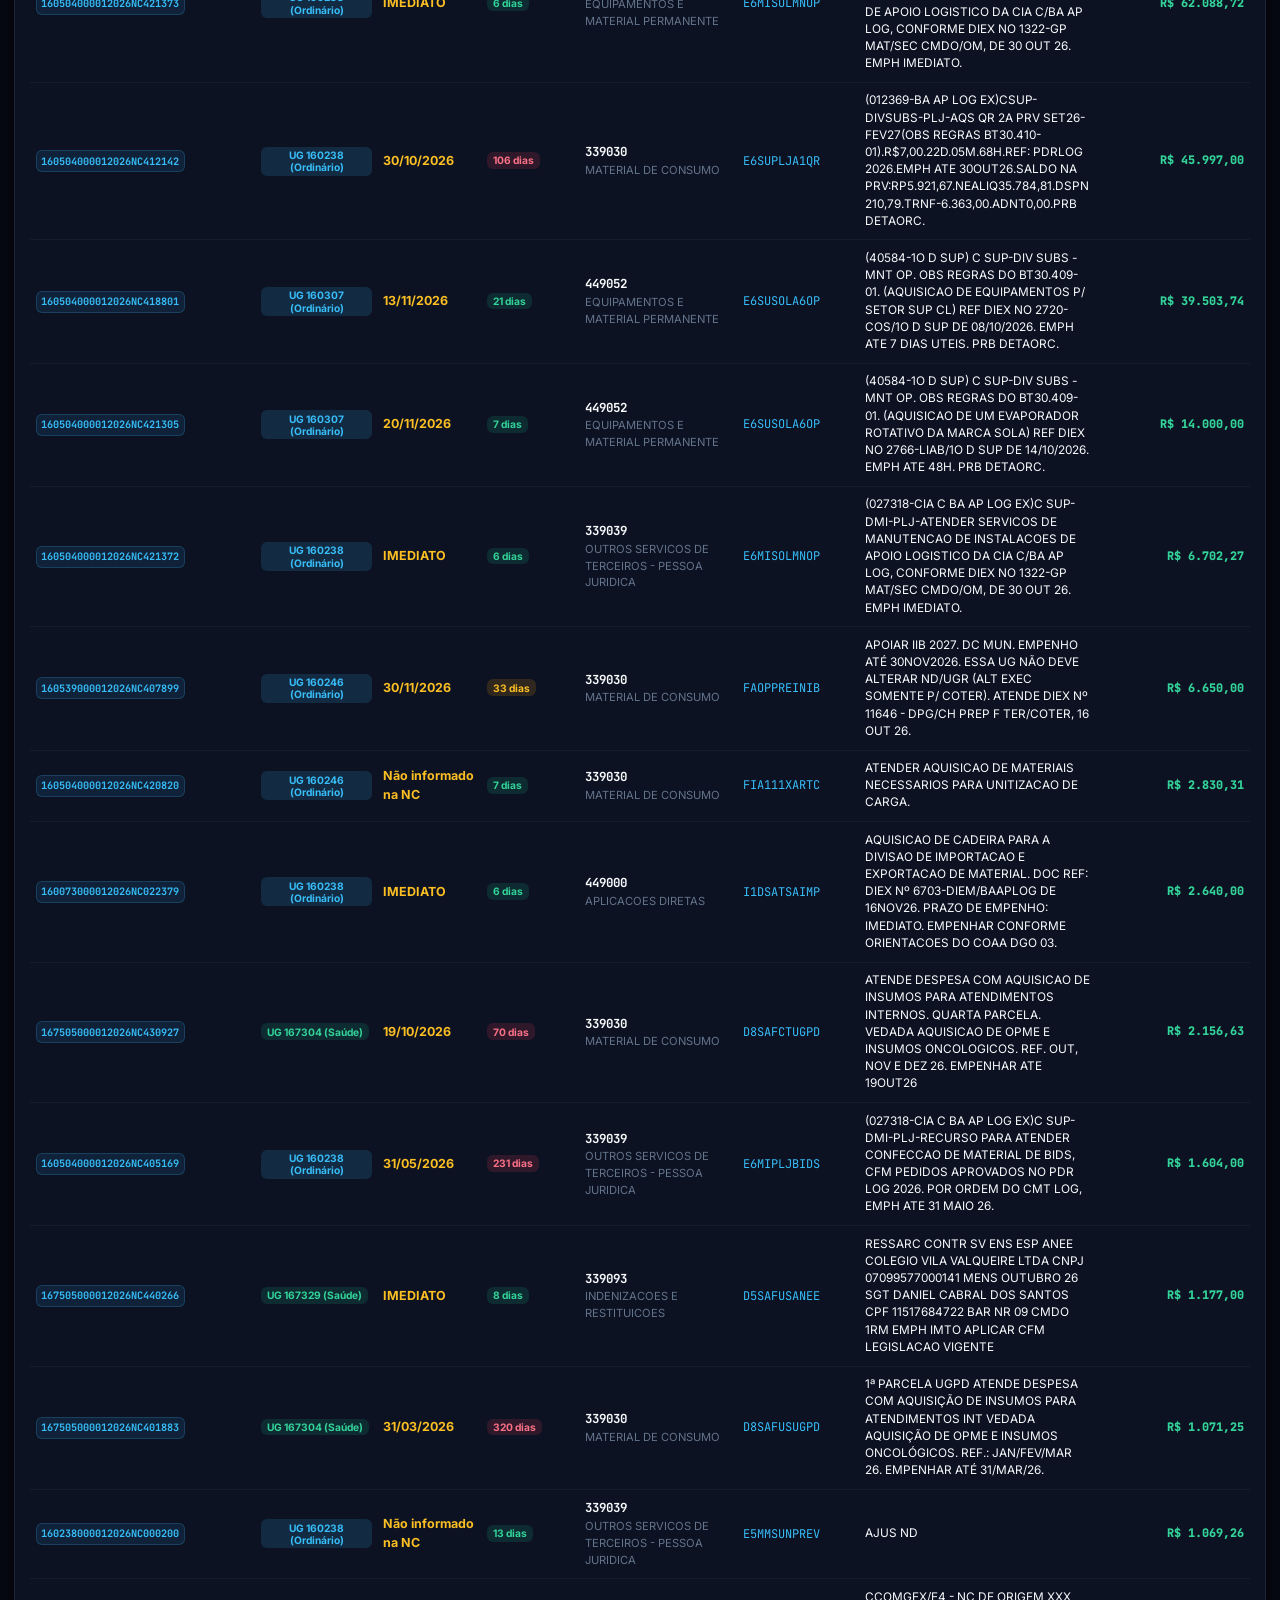
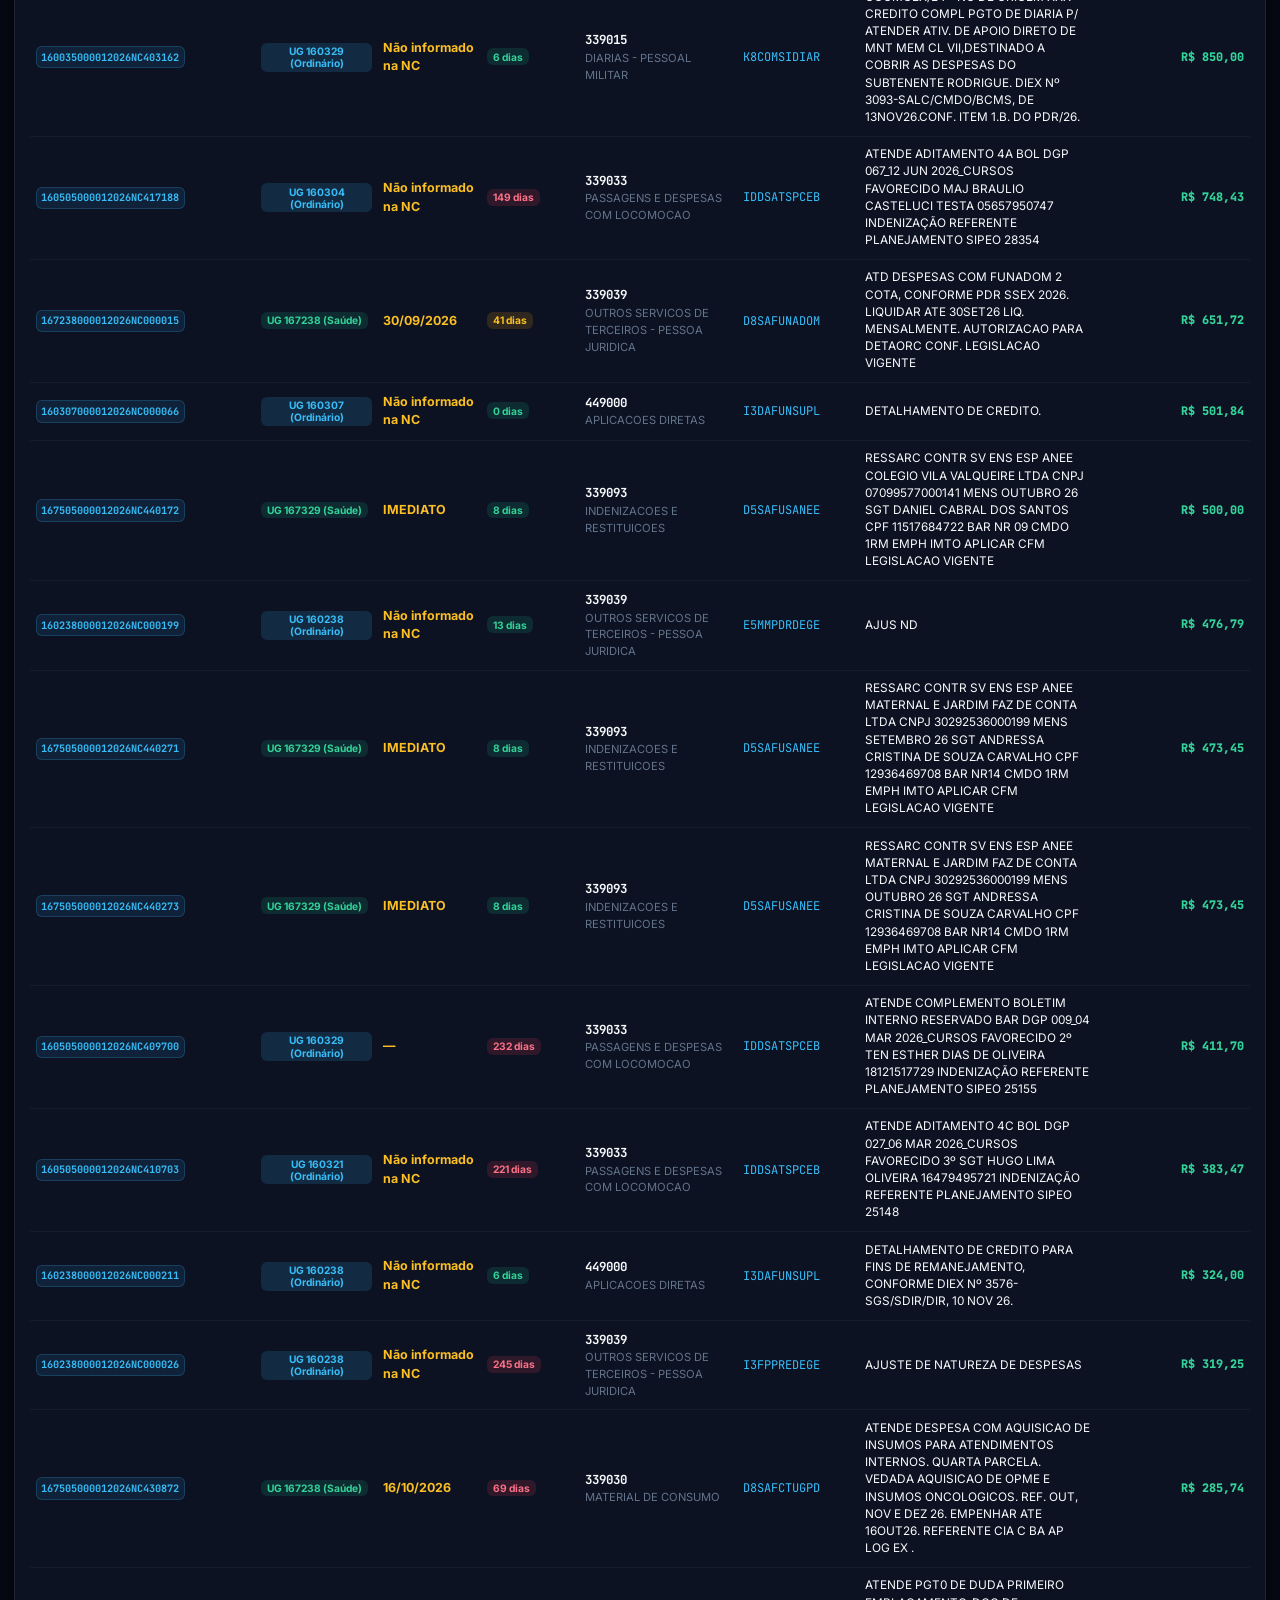
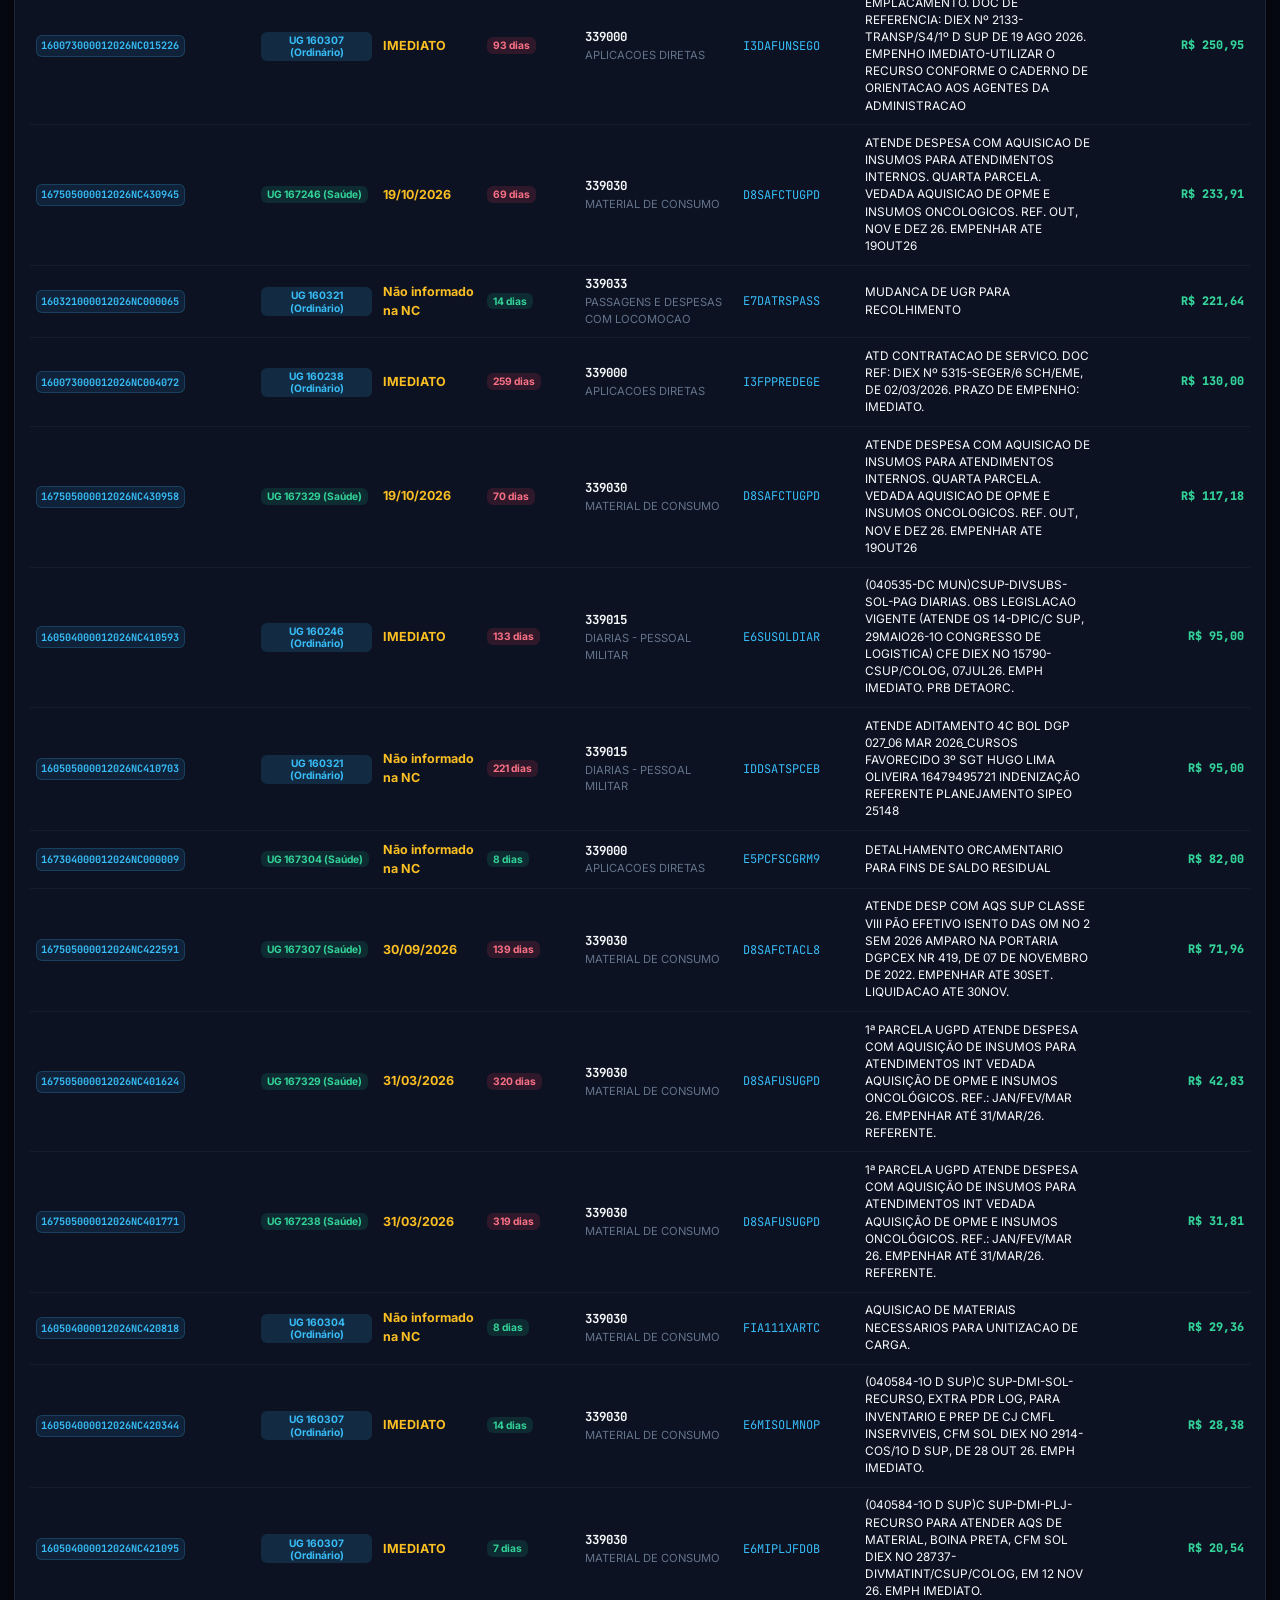
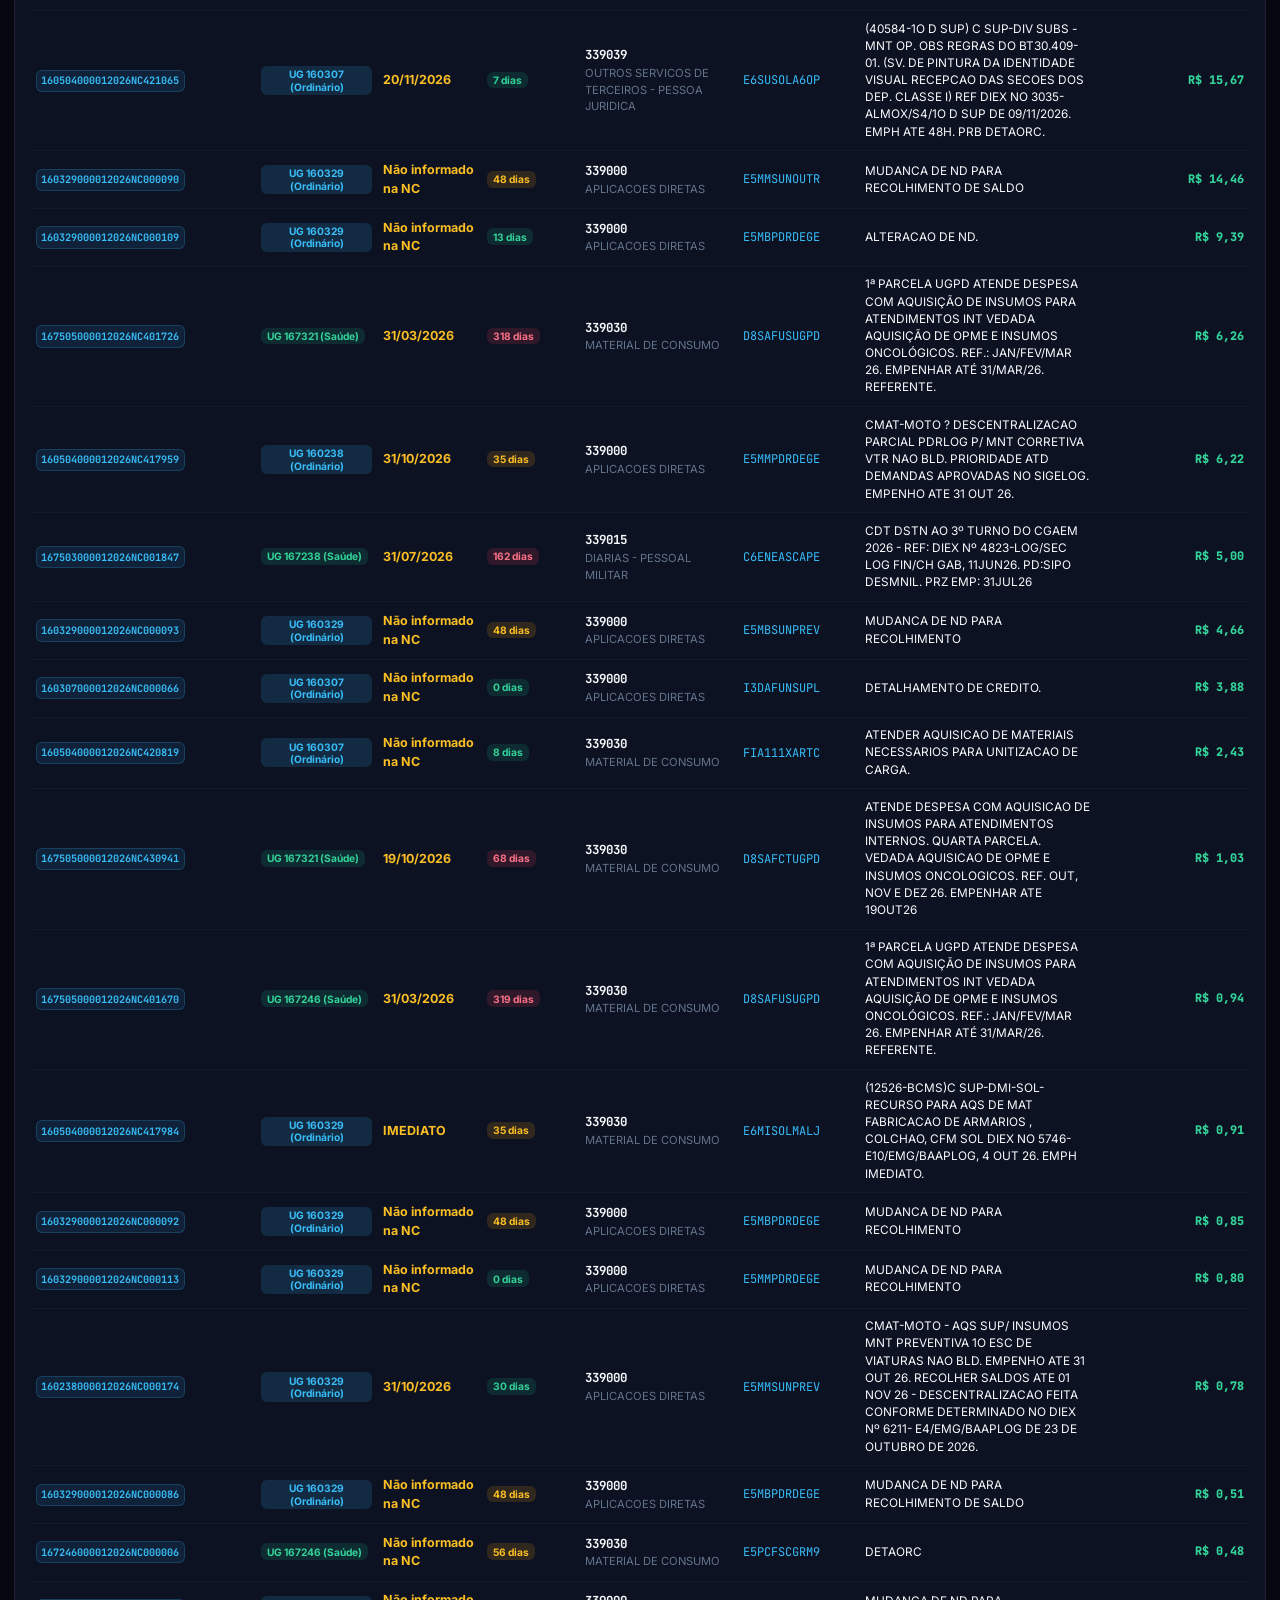
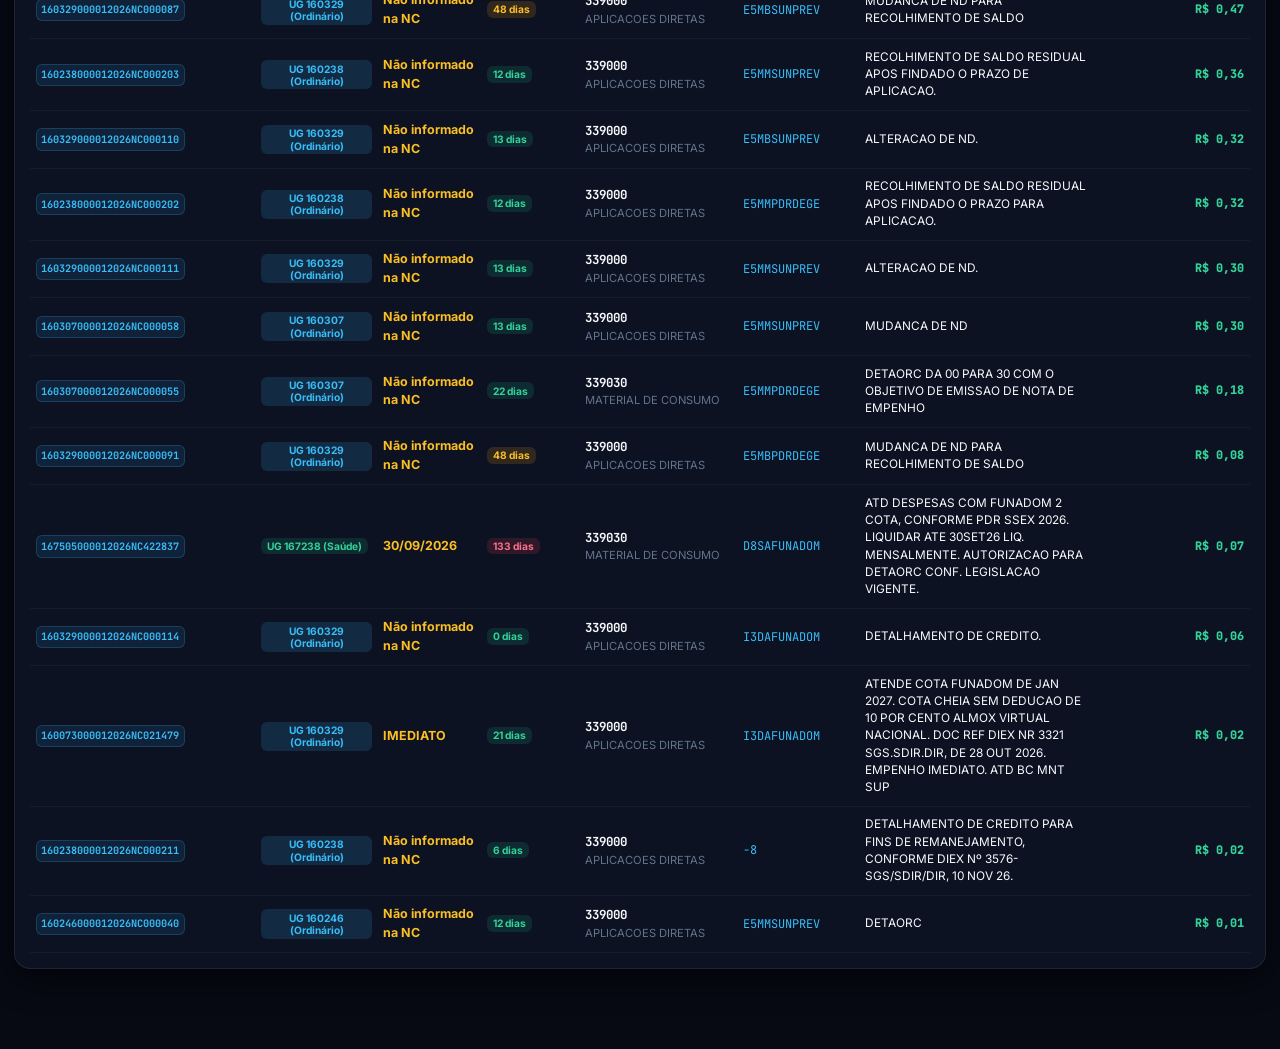
==== commit ea0a8028: "Atualiza histórico diário e cache persistente [skip ci]" ====
--- a/site/index.html
+++ b/site/index.html
@@ -61,7 +61,7 @@
           <p>Selecione o brasão da unidade para carregar os dados e a visão geral correspondente</p>
         </div>
         <div id="header-posicao-meta" style="font-size: 0.75rem; color: var(--text-emerald); font-weight: 600;">
-          ● Posição 25/11/2026 (Últ. NC: 24/11/2026) • 36 dias para o encerramento do exercício
+          ● Posição 26/11/2026 (Últ. NC: 25/11/2026) • 35 dias para o encerramento do exercício
         </div>
       </div>
 
@@ -525,7 +525,7 @@
         <div class="viz-header">
           <div>
             <h3 id="riscos-header-title">Monitor de Riscos Orçamentários</h3>
-            <p id="riscos-subtitle">Análise preventiva de créditos parados, prazos críticos e risco de estorno no encerramento (36 dias)</p>
+            <p id="riscos-subtitle">Análise preventiva de créditos parados, prazos críticos e risco de estorno no encerramento (35 dias)</p>
           </div>
         </div>
 
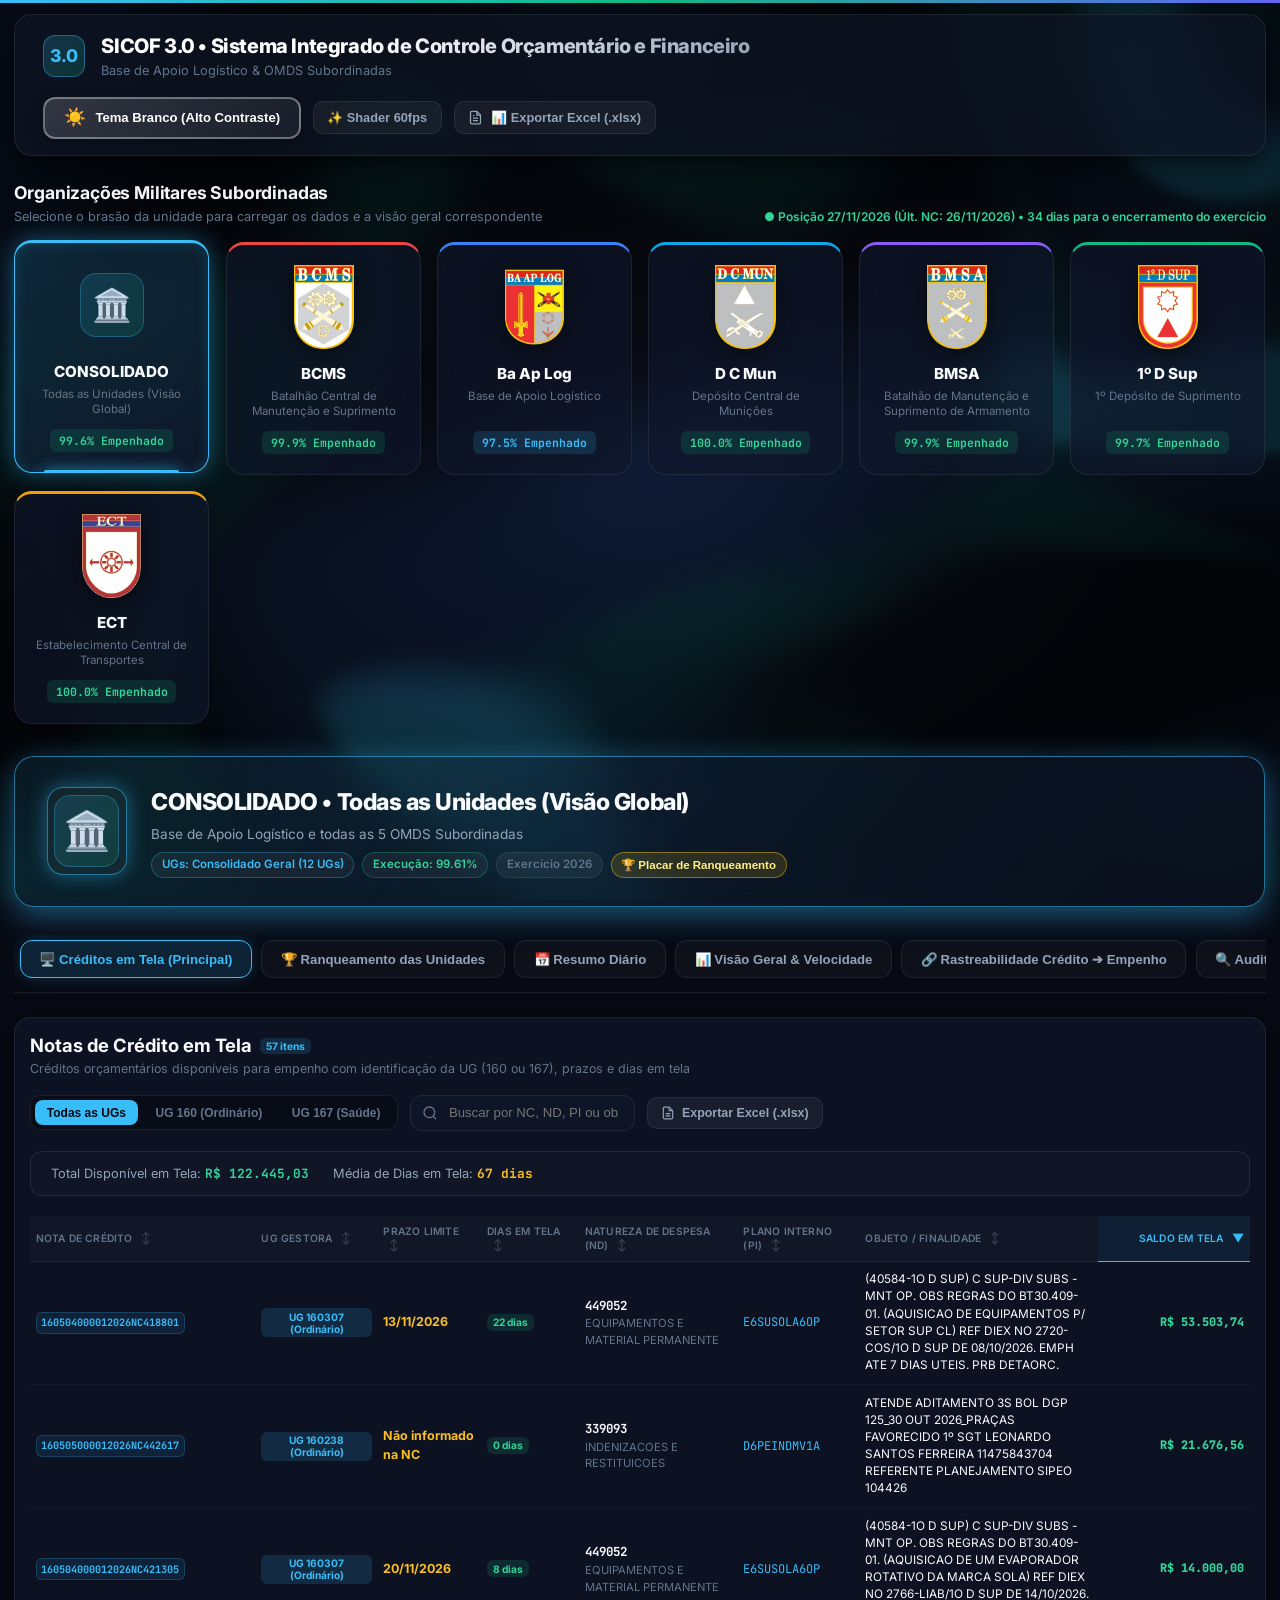
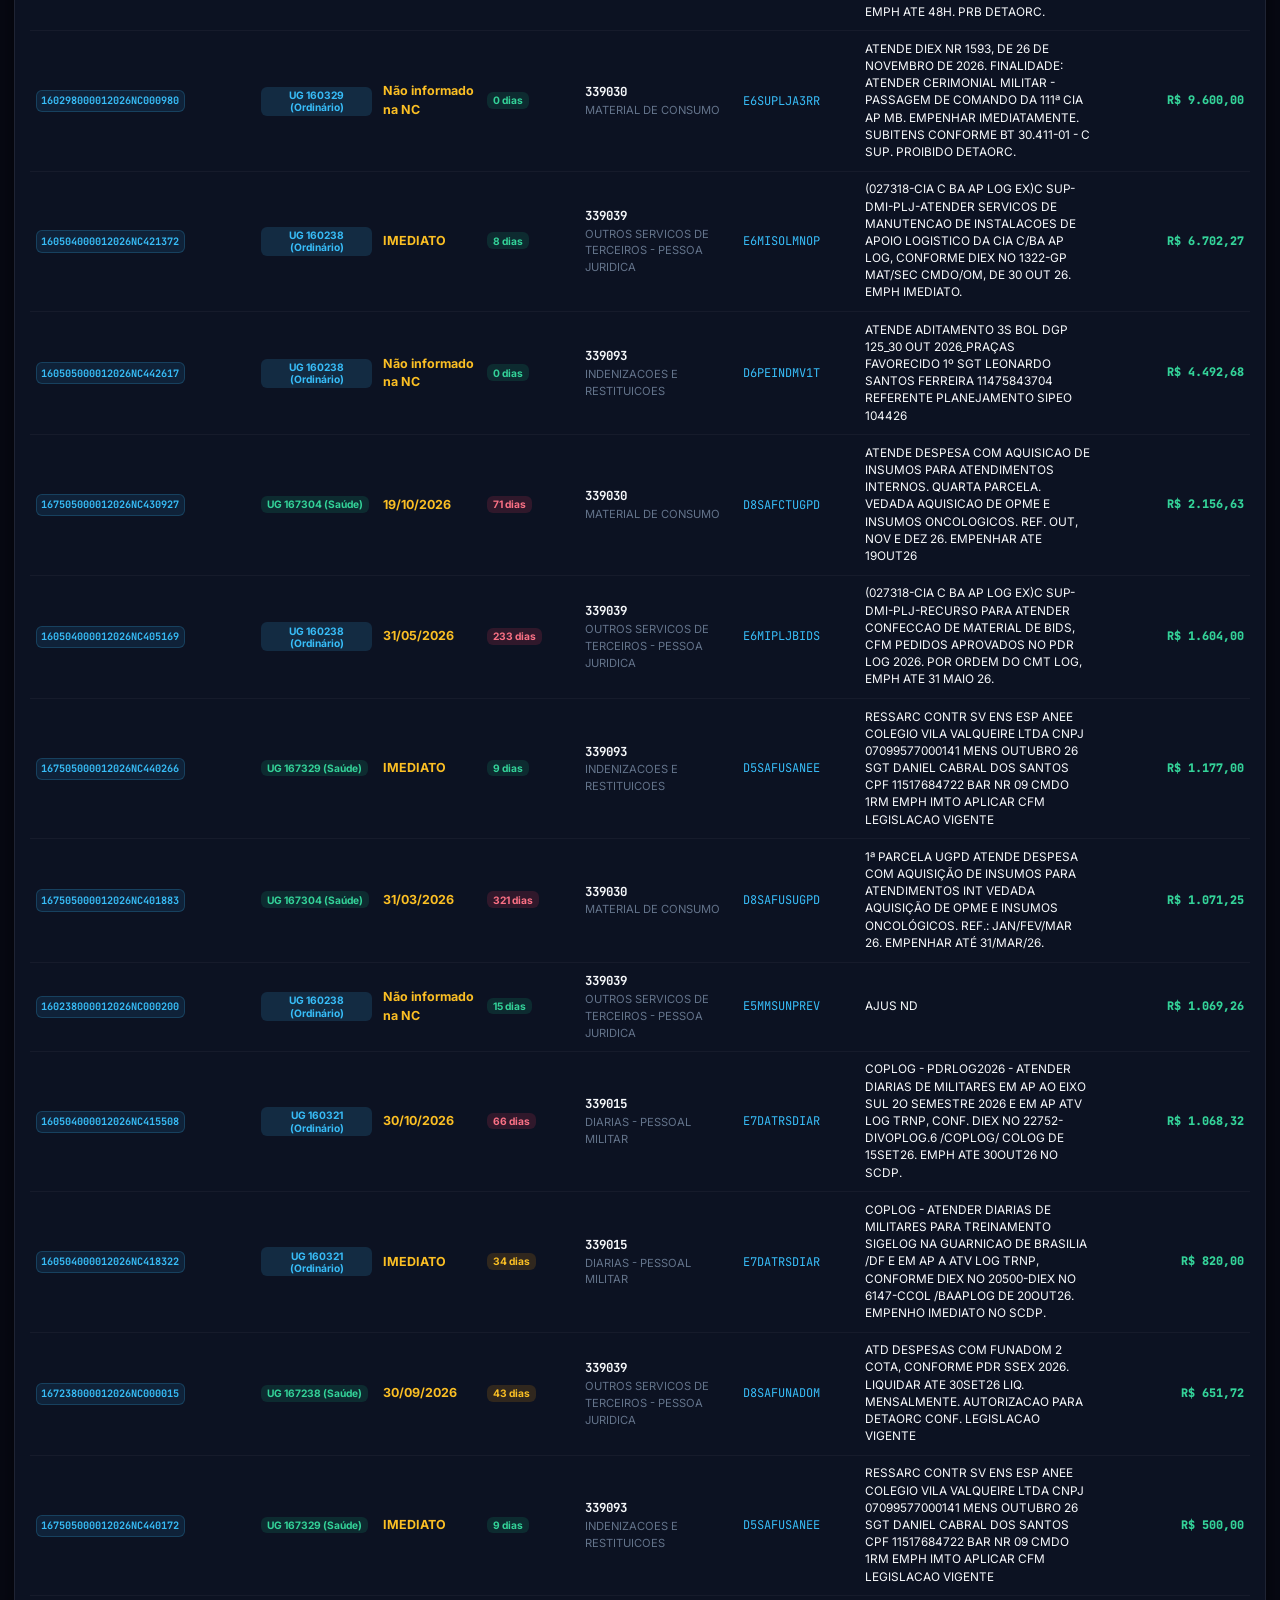
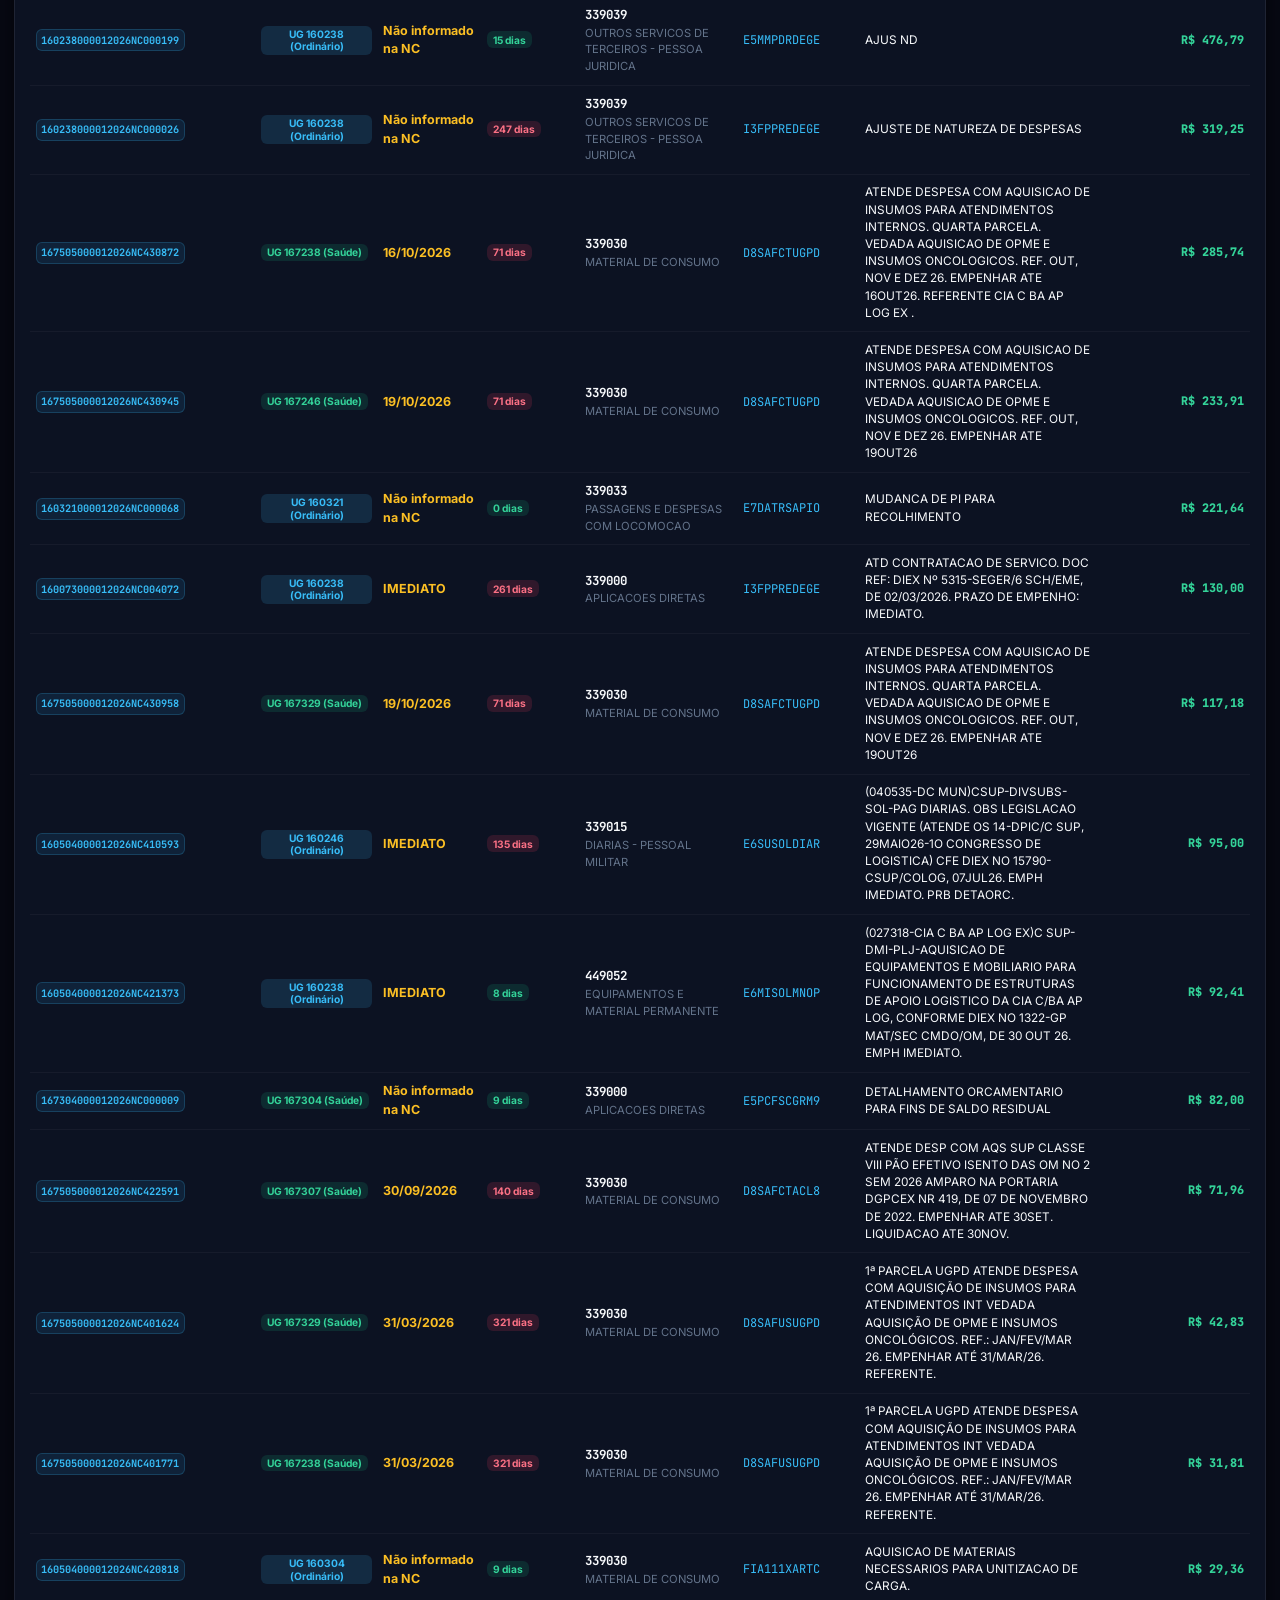
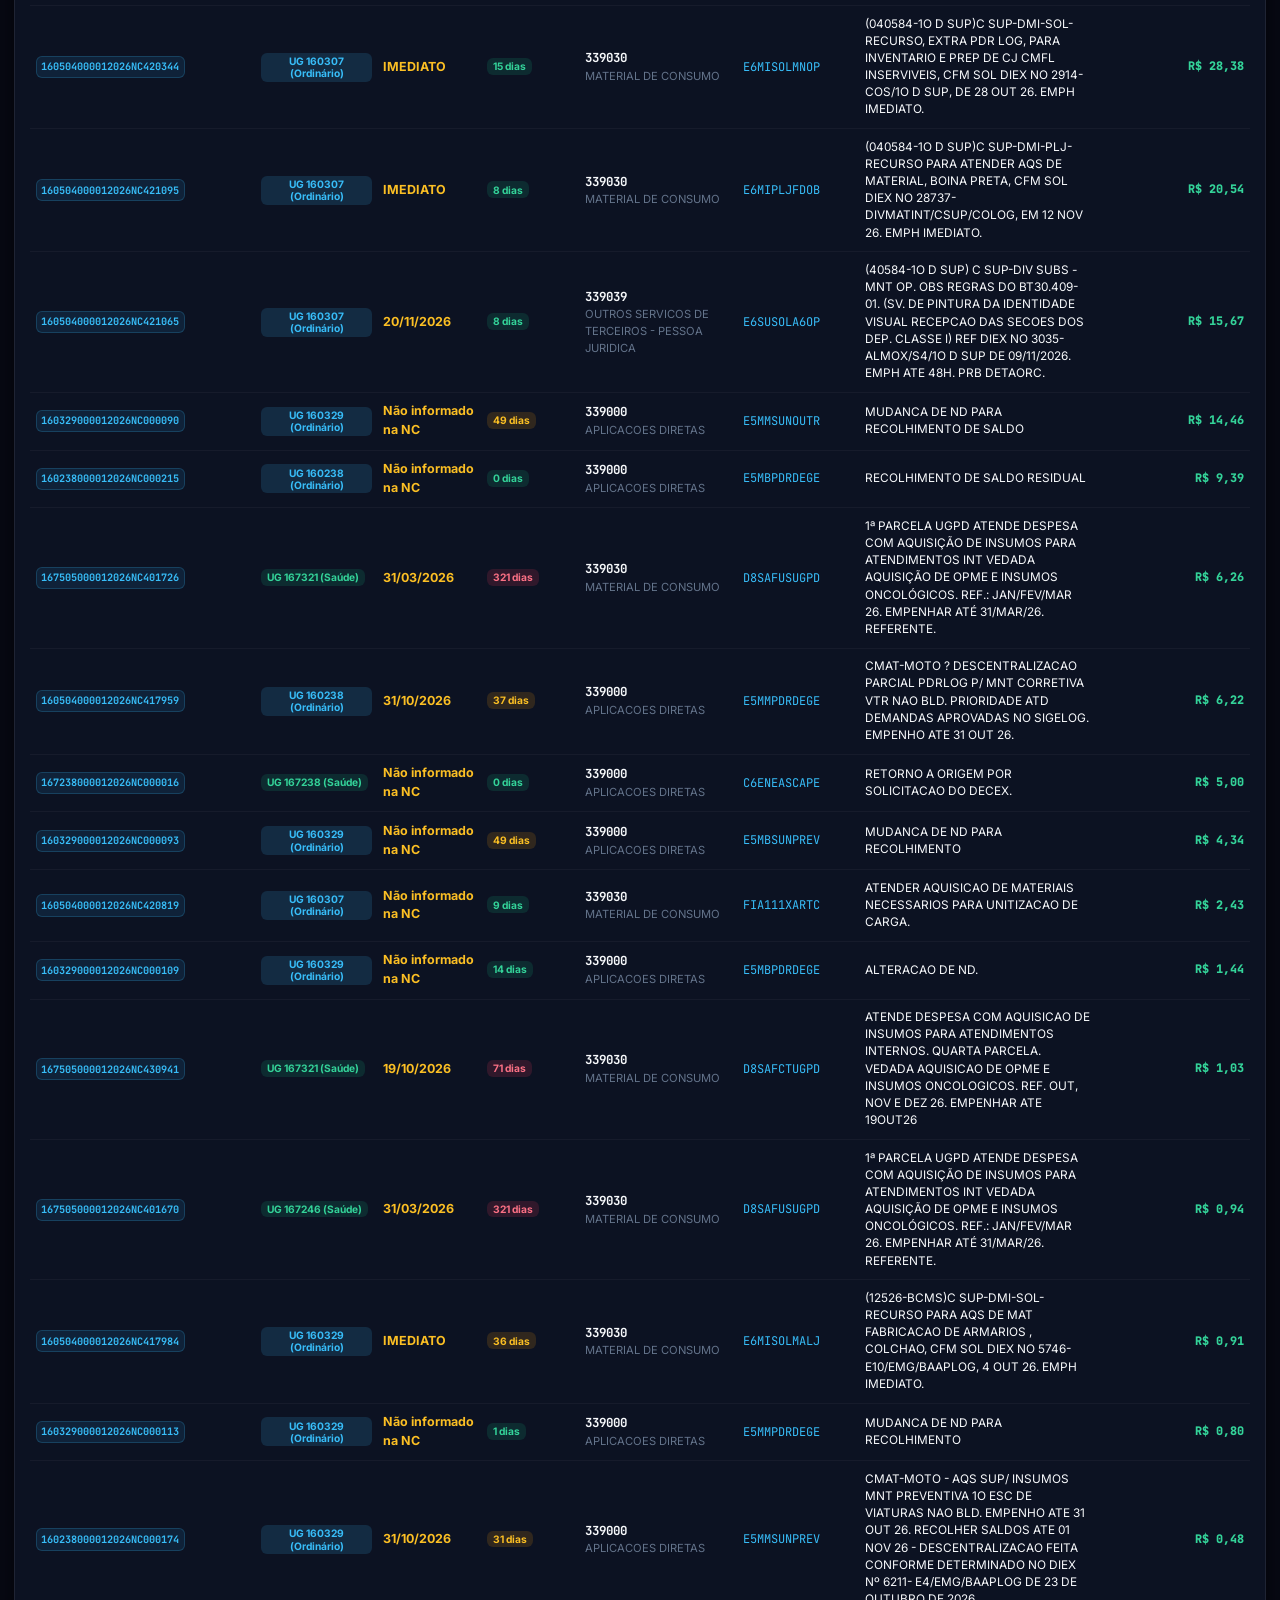
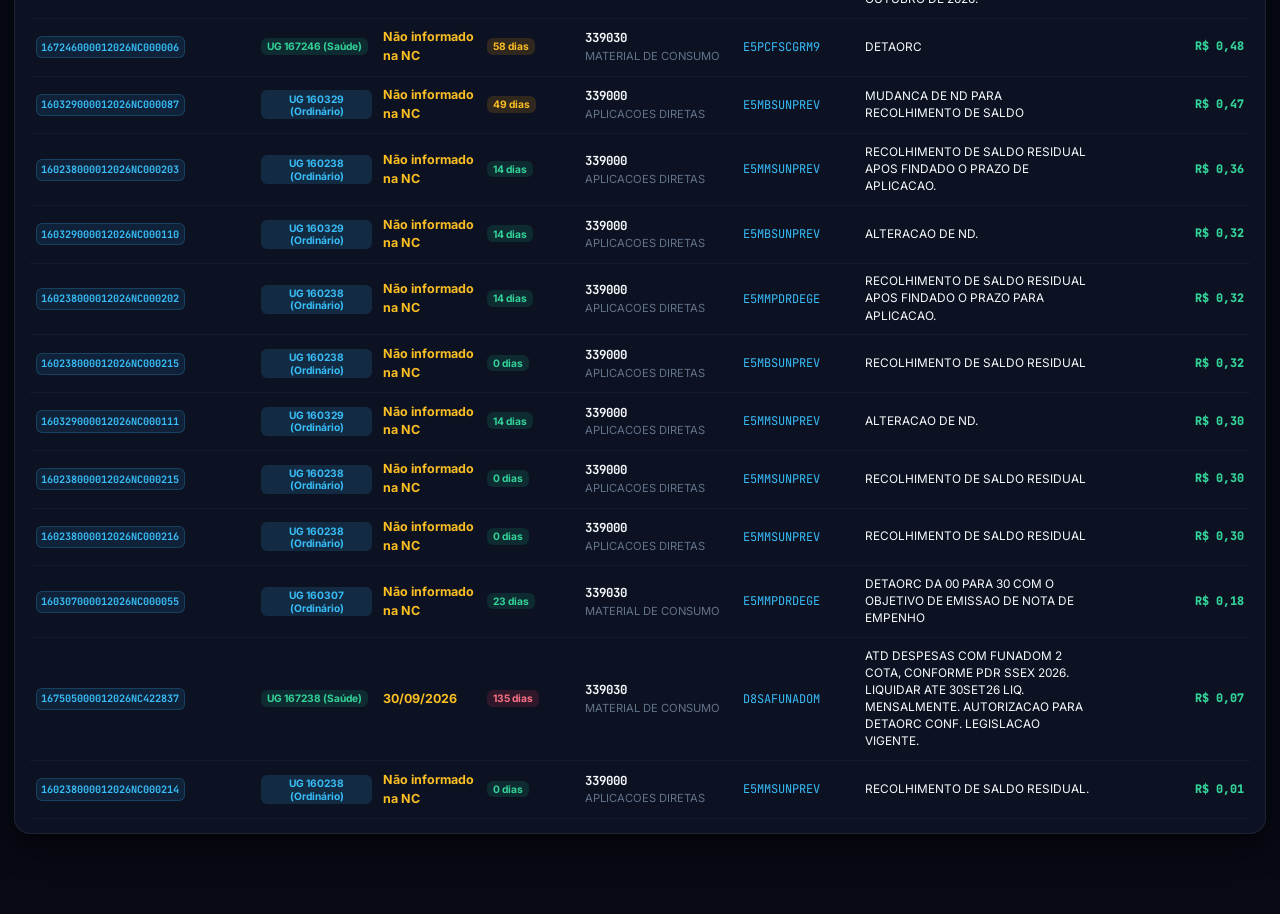
==== commit 15732319: "Atualiza histórico diário e cache persistente [skip ci]" ====
--- a/site/index.html
+++ b/site/index.html
@@ -61,7 +61,7 @@
           <p>Selecione o brasão da unidade para carregar os dados e a visão geral correspondente</p>
         </div>
         <div id="header-posicao-meta" style="font-size: 0.75rem; color: var(--text-emerald); font-weight: 600;">
-          ● Posição 26/11/2026 (Últ. NC: 25/11/2026) • 35 dias para o encerramento do exercício
+          ● Posição 27/11/2026 (Últ. NC: 26/11/2026) • 34 dias para o encerramento do exercício
         </div>
       </div>
 
@@ -455,7 +455,7 @@
           <div>
             <h3 style="font-size: 1.1rem; font-weight: 700; display: flex; align-items: center; gap: 0.5rem;">
               <span>Auditoria de Notas de Empenho (Bottom-Up)</span>
-              <span id="ne-count-badge" class="badge-pill badge-cyan">3.203 NEs</span>
+              <span id="ne-count-badge" class="badge-pill badge-cyan">3.215 NEs</span>
             </h3>
             <p style="font-size: 0.78rem; color: var(--text-muted);">Base consolidada das Notas de Empenho emitidas com identificação de credores, CNPJ e processos</p>
           </div>
@@ -525,7 +525,7 @@
         <div class="viz-header">
           <div>
             <h3 id="riscos-header-title">Monitor de Riscos Orçamentários</h3>
-            <p id="riscos-subtitle">Análise preventiva de créditos parados, prazos críticos e risco de estorno no encerramento (35 dias)</p>
+            <p id="riscos-subtitle">Análise preventiva de créditos parados, prazos críticos e risco de estorno no encerramento (34 dias)</p>
           </div>
         </div>
 
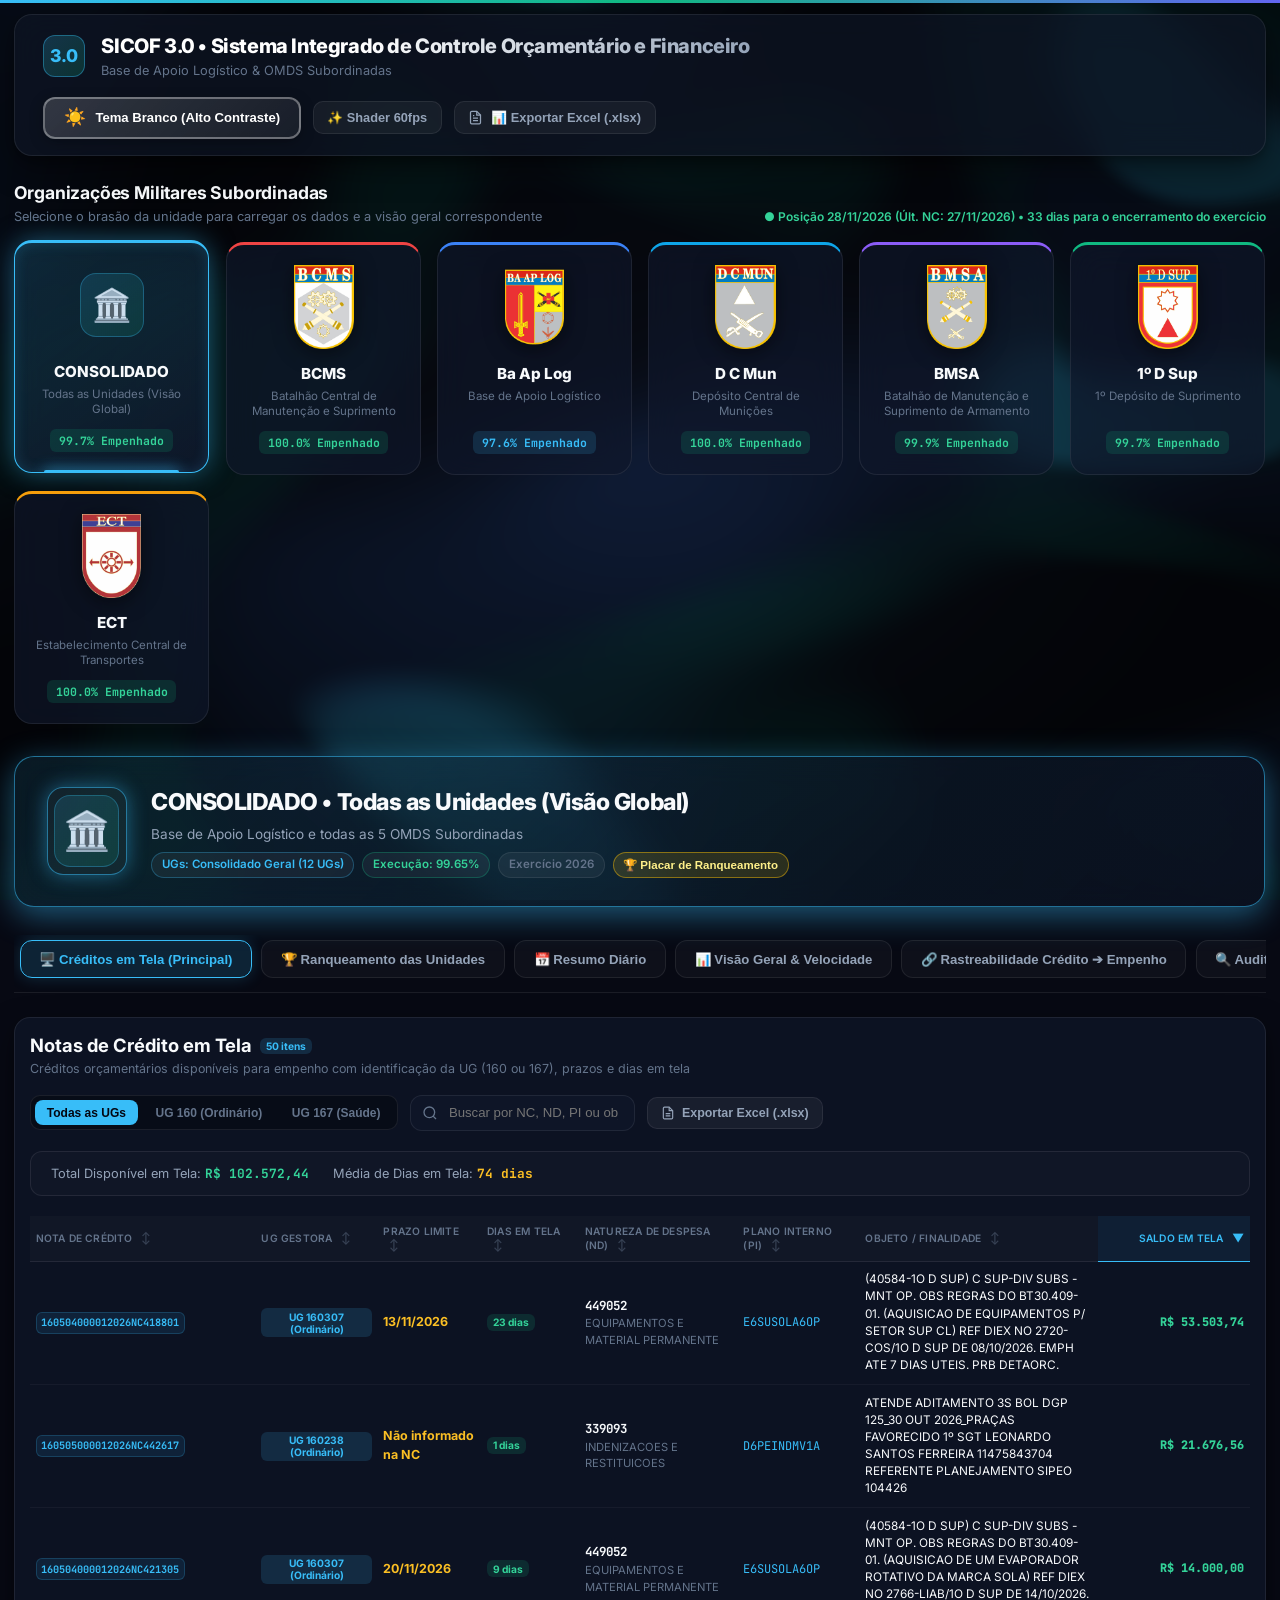
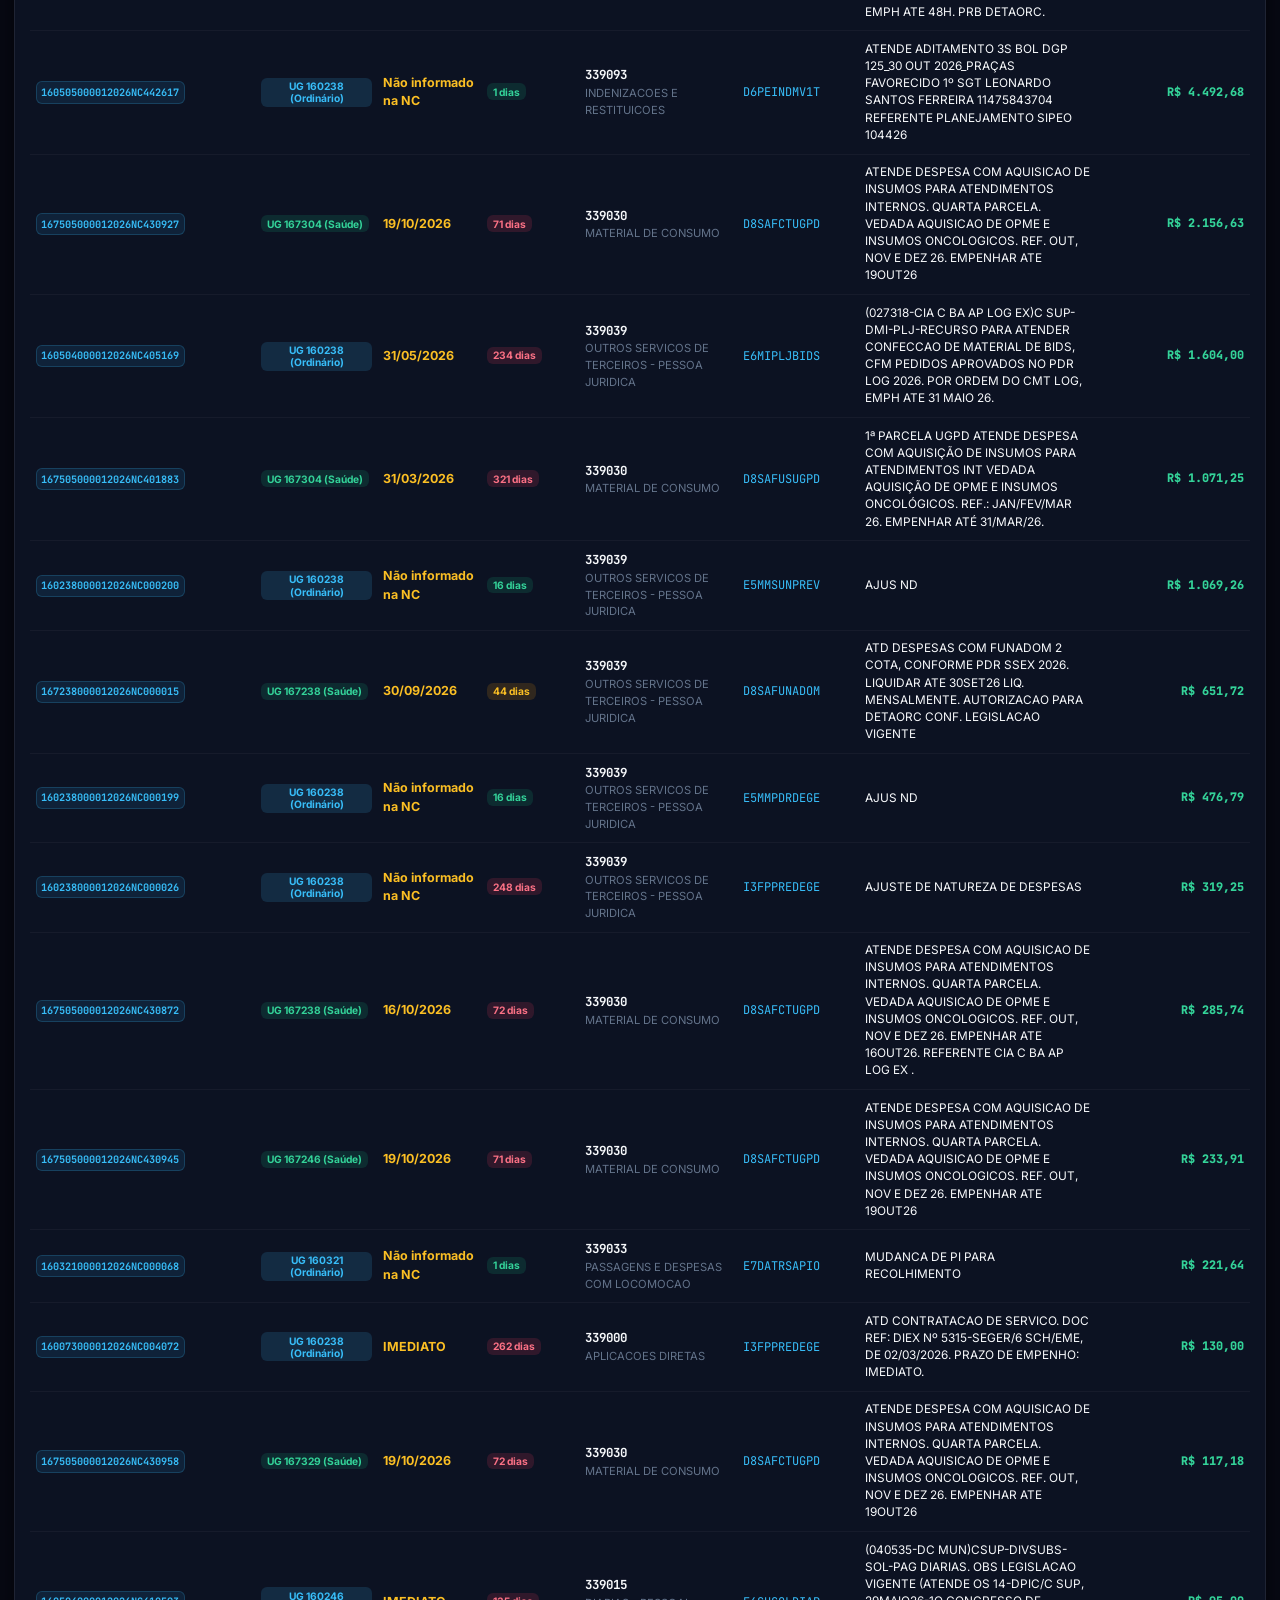
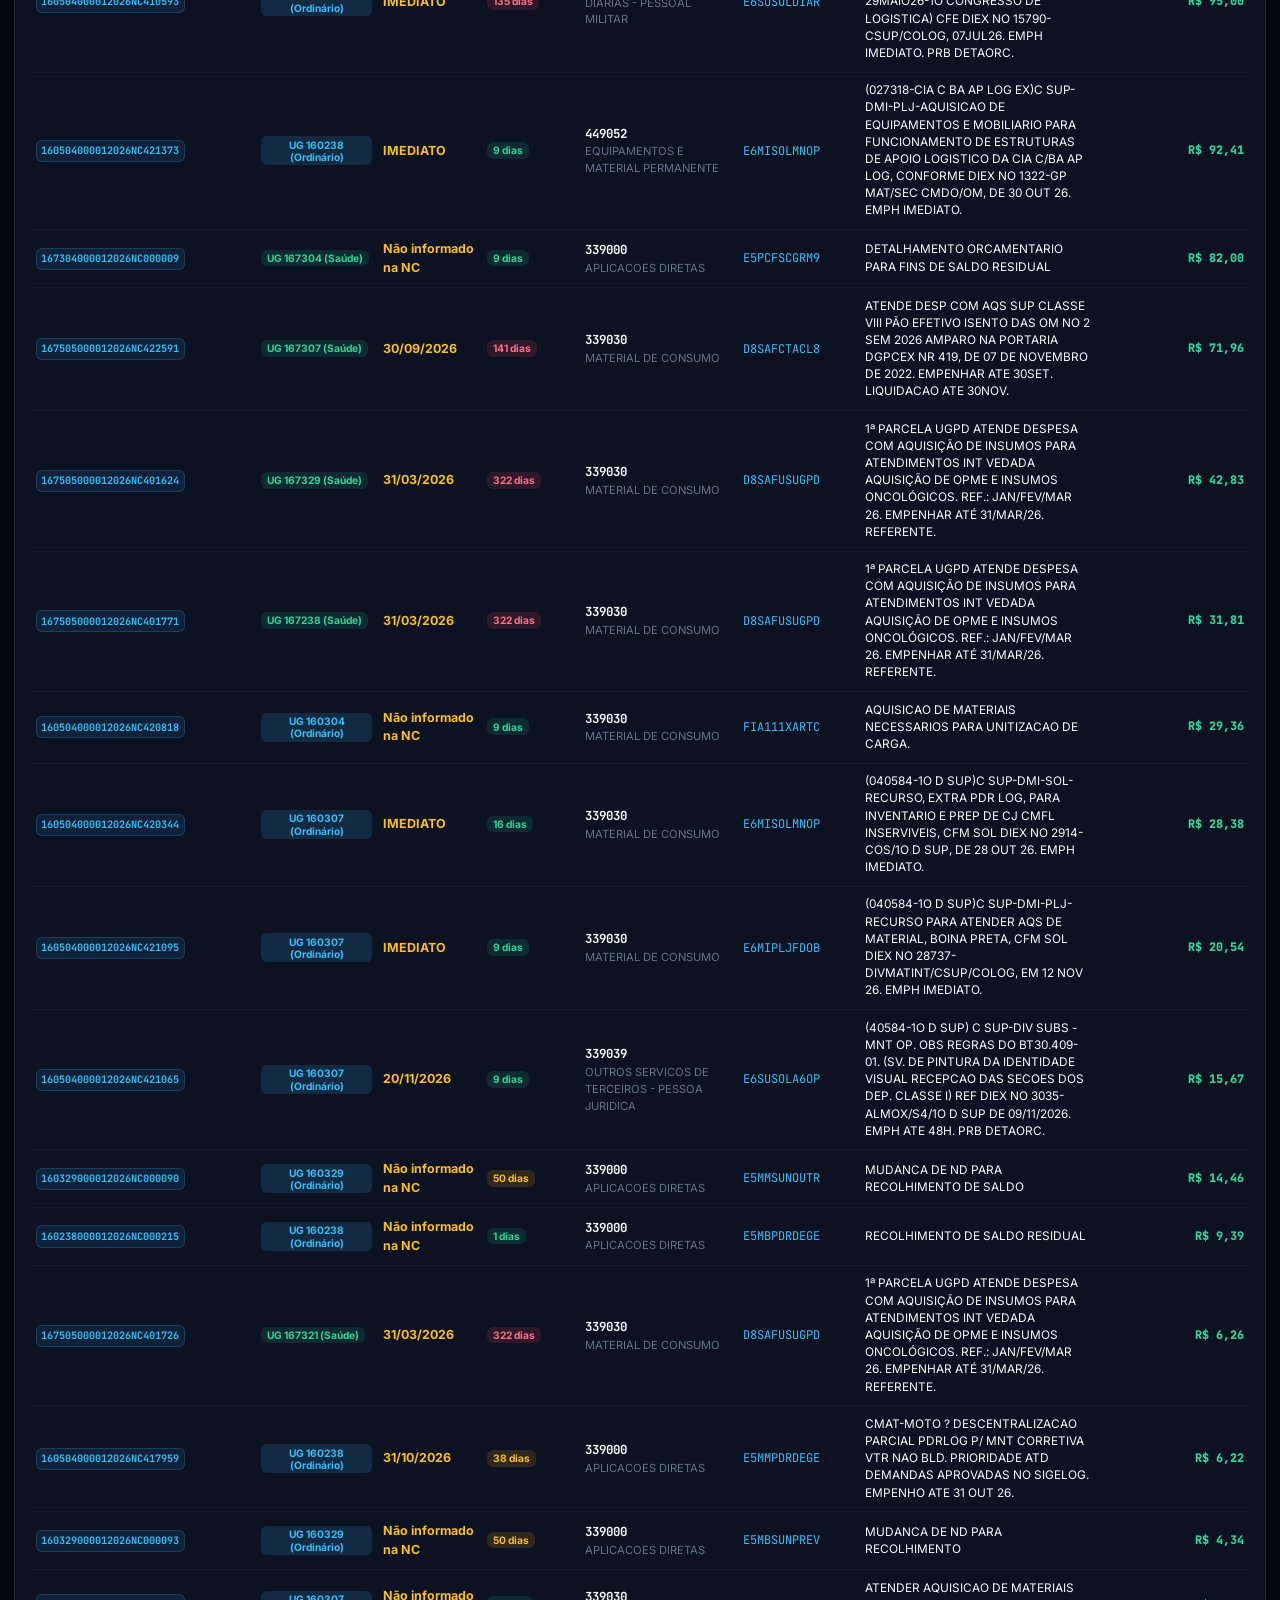
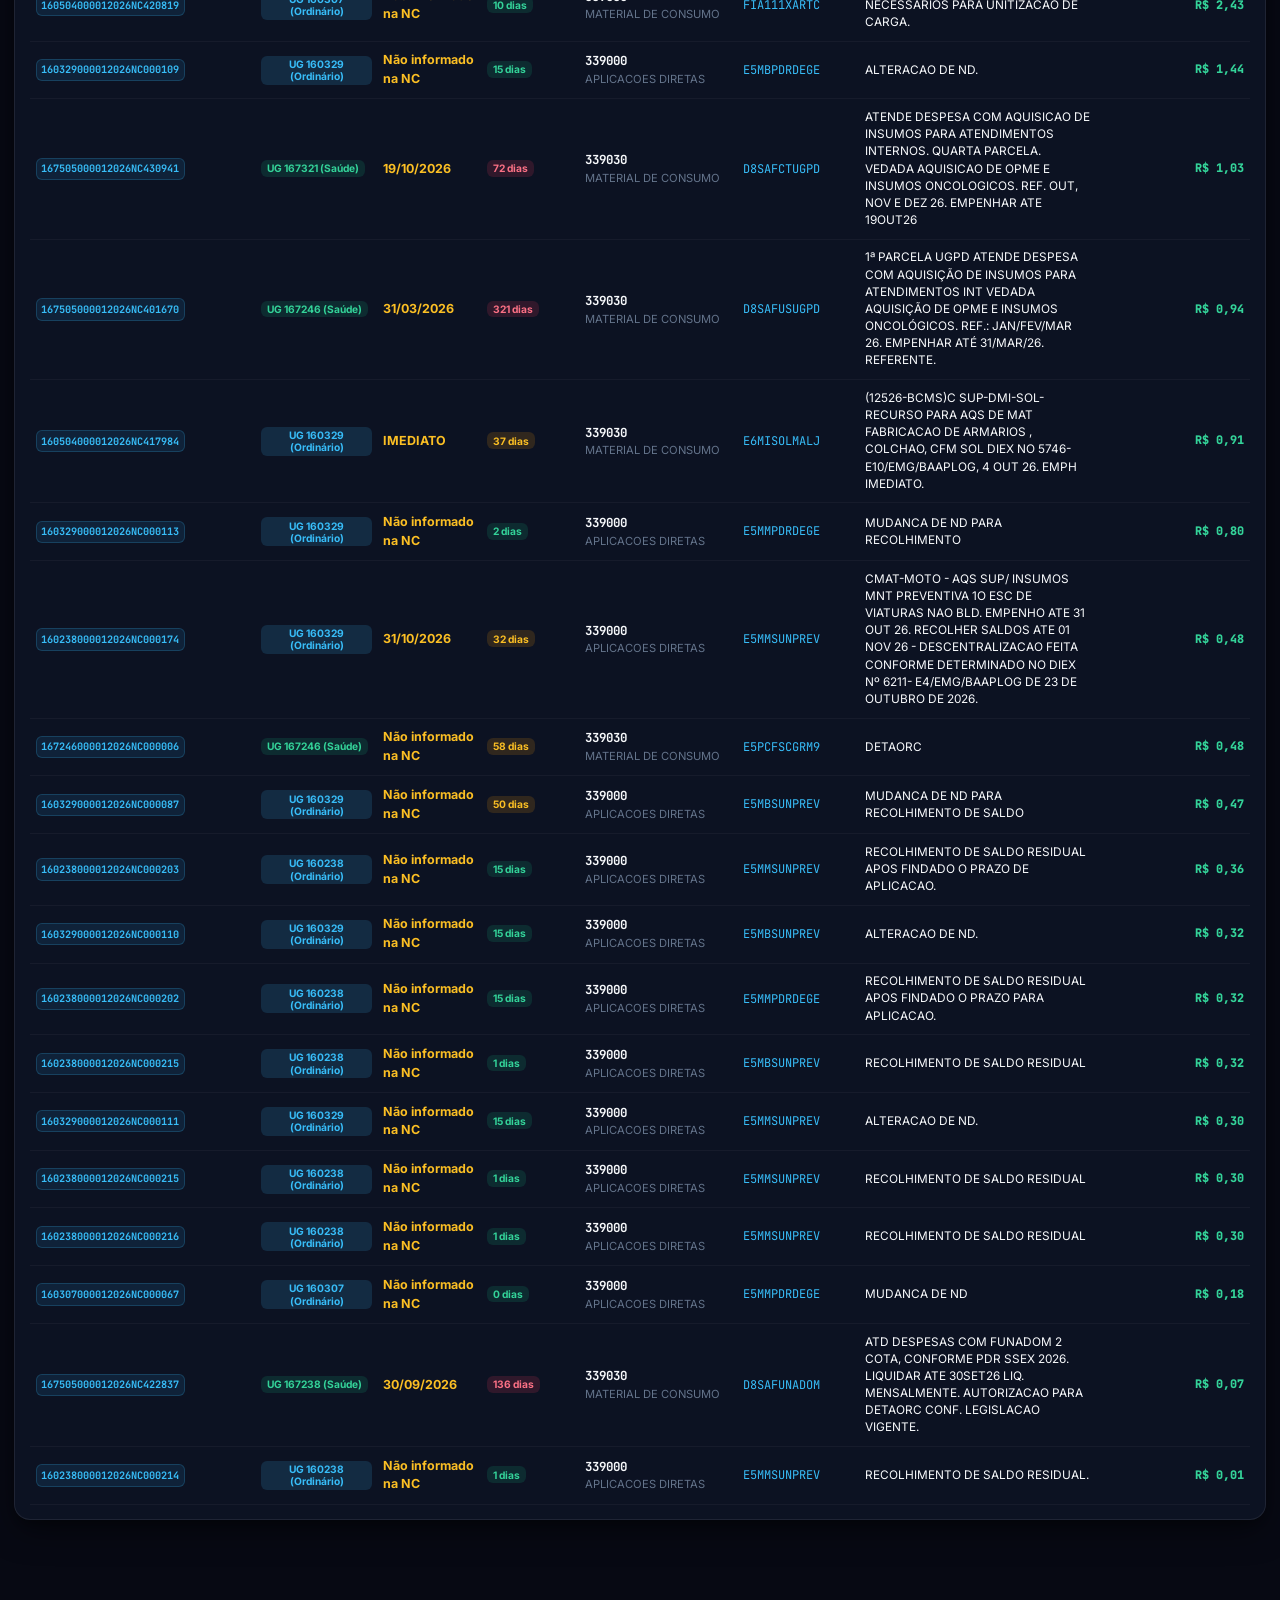
==== commit 7c1804bd: "Atualiza histórico diário e cache persistente [skip ci]" ====
--- a/site/index.html
+++ b/site/index.html
@@ -61,7 +61,7 @@
           <p>Selecione o brasão da unidade para carregar os dados e a visão geral correspondente</p>
         </div>
         <div id="header-posicao-meta" style="font-size: 0.75rem; color: var(--text-emerald); font-weight: 600;">
-          ● Posição 27/11/2026 (Últ. NC: 26/11/2026) • 34 dias para o encerramento do exercício
+          ● Posição 28/11/2026 (Últ. NC: 27/11/2026) • 33 dias para o encerramento do exercício
         </div>
       </div>
 
@@ -455,7 +455,7 @@
           <div>
             <h3 style="font-size: 1.1rem; font-weight: 700; display: flex; align-items: center; gap: 0.5rem;">
               <span>Auditoria de Notas de Empenho (Bottom-Up)</span>
-              <span id="ne-count-badge" class="badge-pill badge-cyan">3.215 NEs</span>
+              <span id="ne-count-badge" class="badge-pill badge-cyan">3.226 NEs</span>
             </h3>
             <p style="font-size: 0.78rem; color: var(--text-muted);">Base consolidada das Notas de Empenho emitidas com identificação de credores, CNPJ e processos</p>
           </div>
@@ -525,7 +525,7 @@
         <div class="viz-header">
           <div>
             <h3 id="riscos-header-title">Monitor de Riscos Orçamentários</h3>
-            <p id="riscos-subtitle">Análise preventiva de créditos parados, prazos críticos e risco de estorno no encerramento (34 dias)</p>
+            <p id="riscos-subtitle">Análise preventiva de créditos parados, prazos críticos e risco de estorno no encerramento (33 dias)</p>
           </div>
         </div>
 
